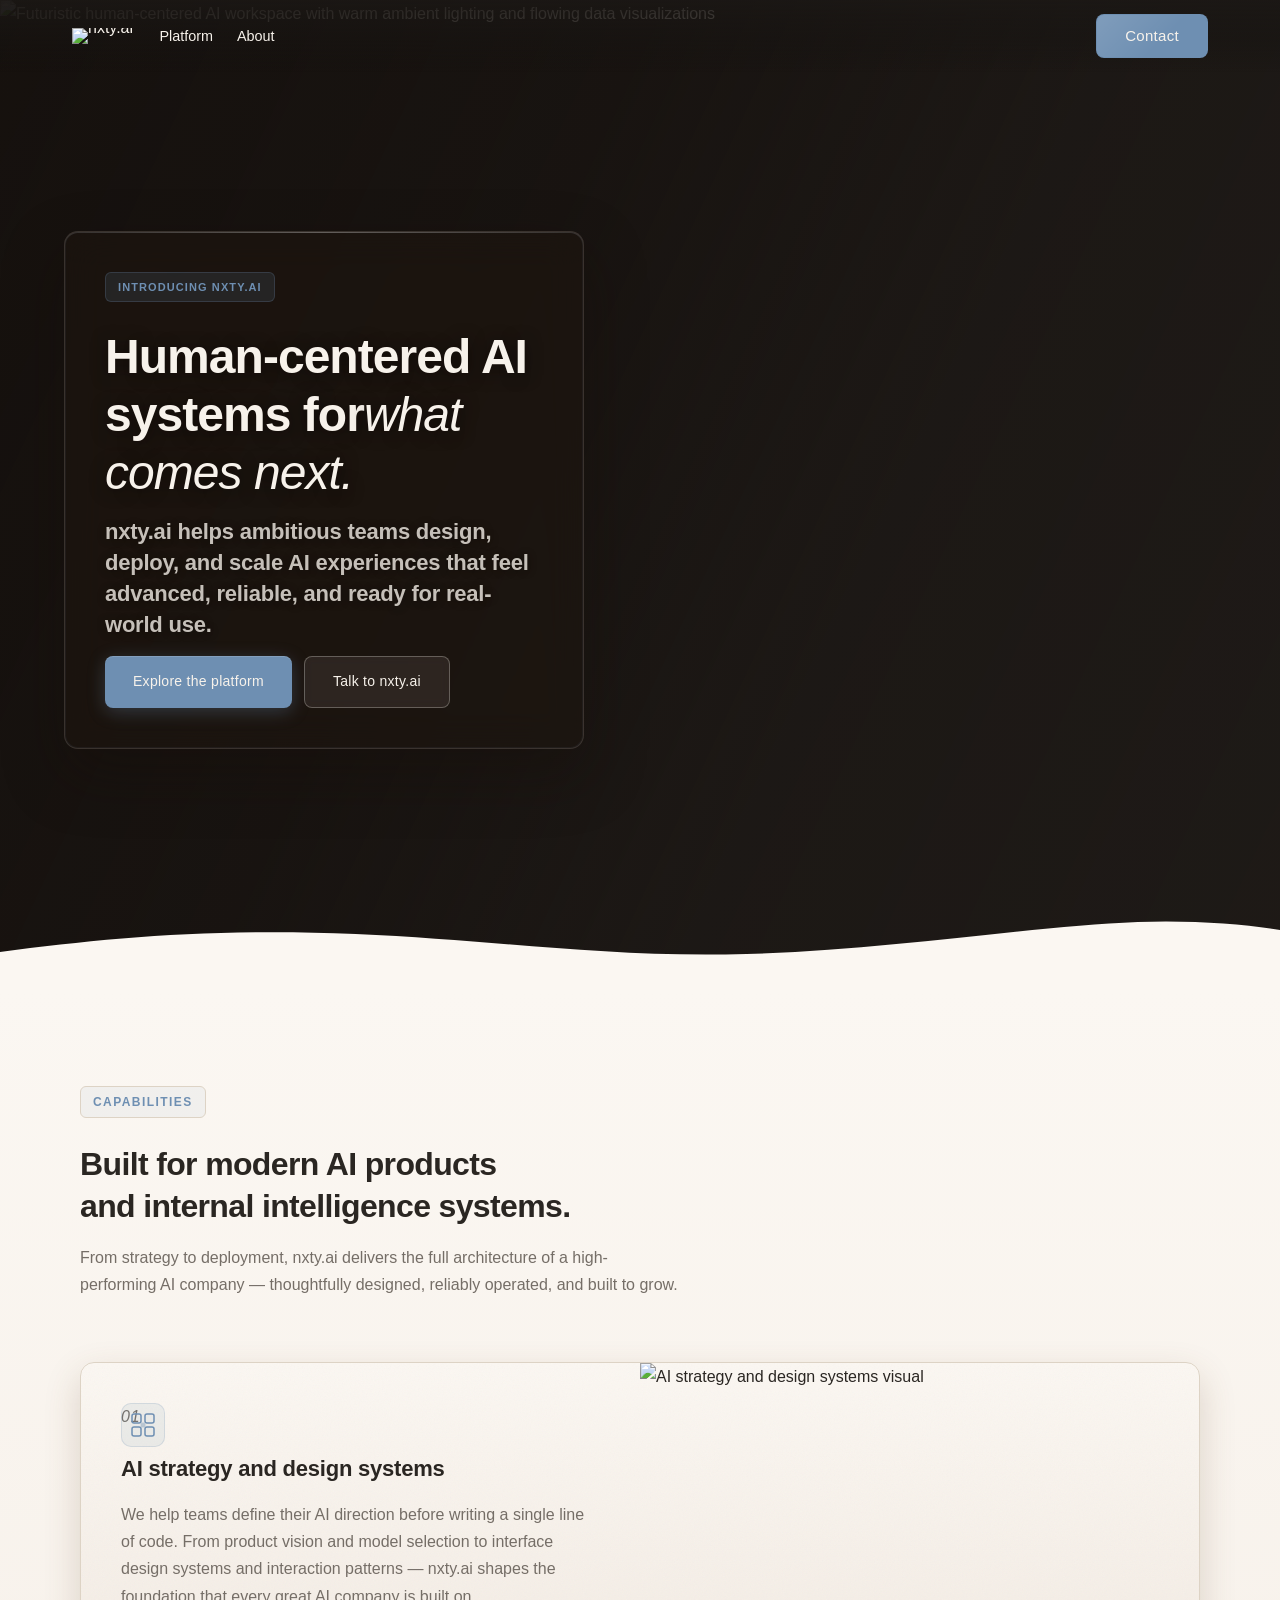
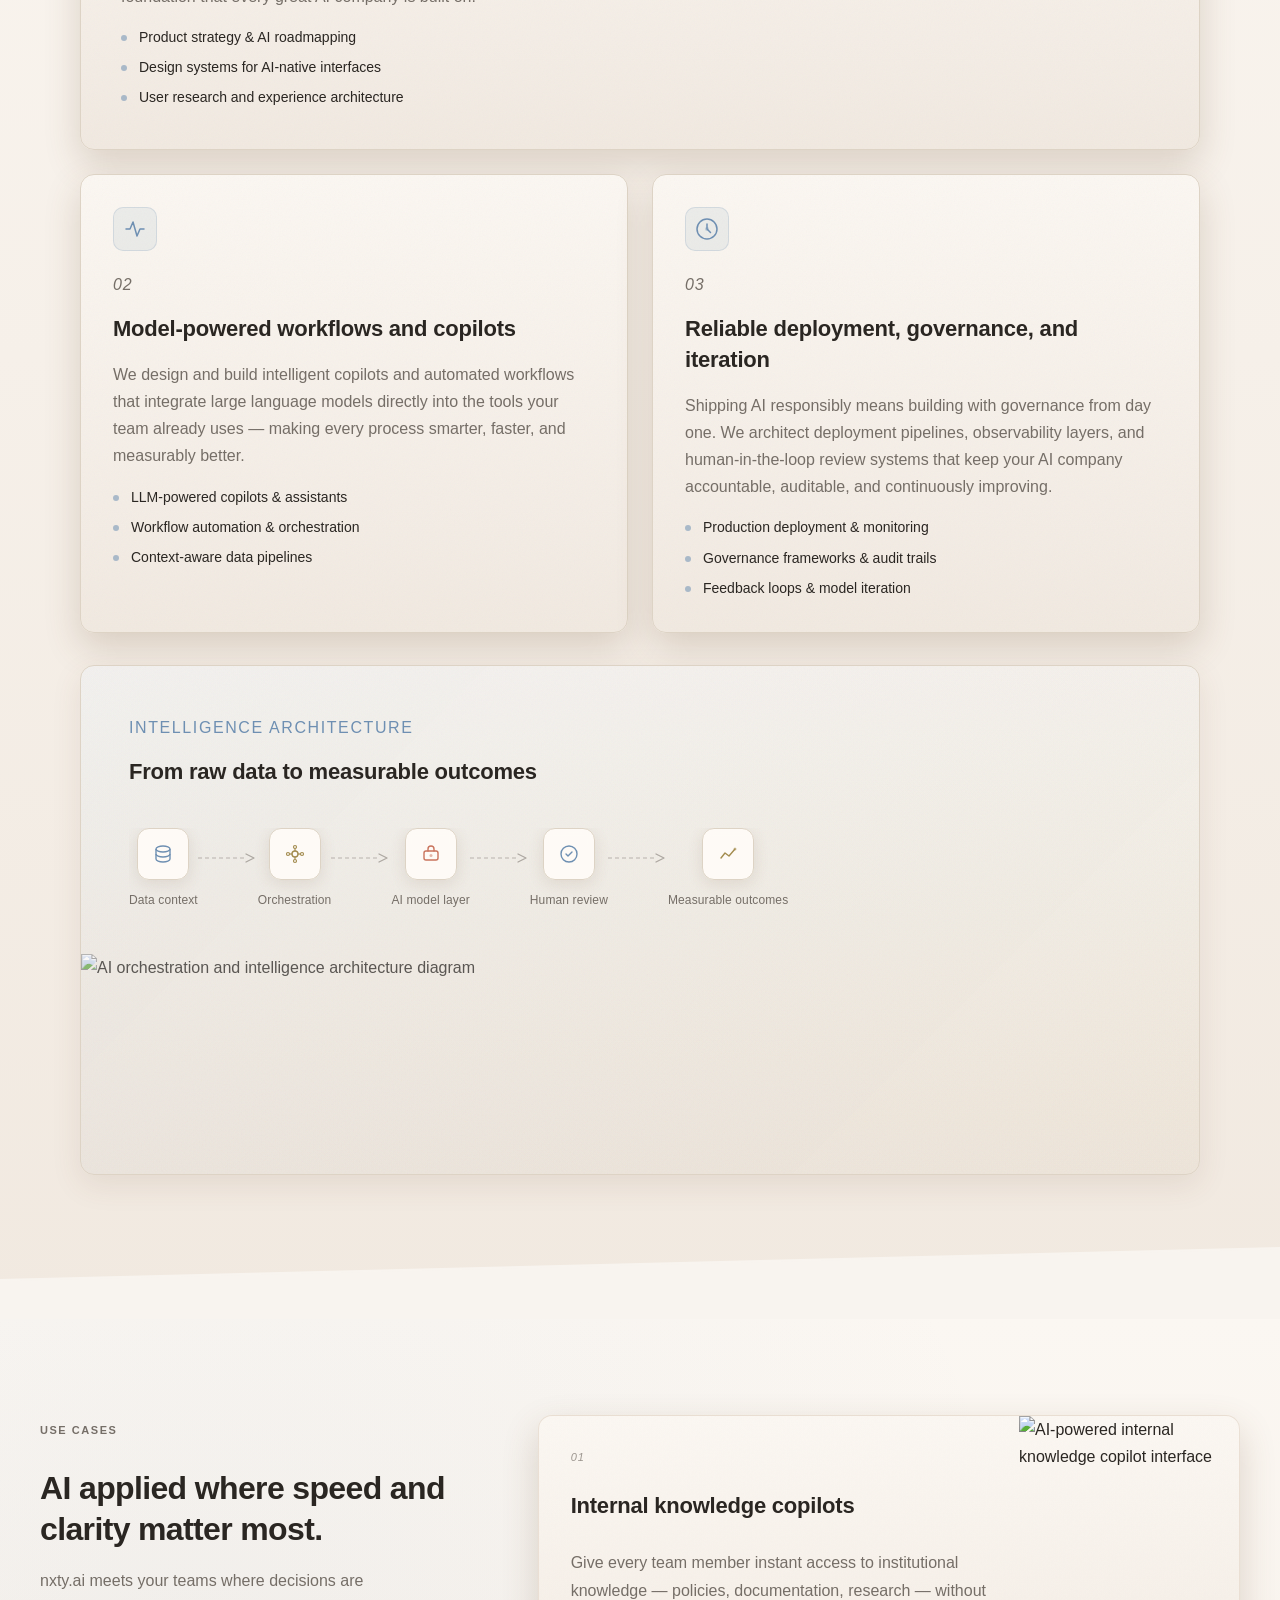
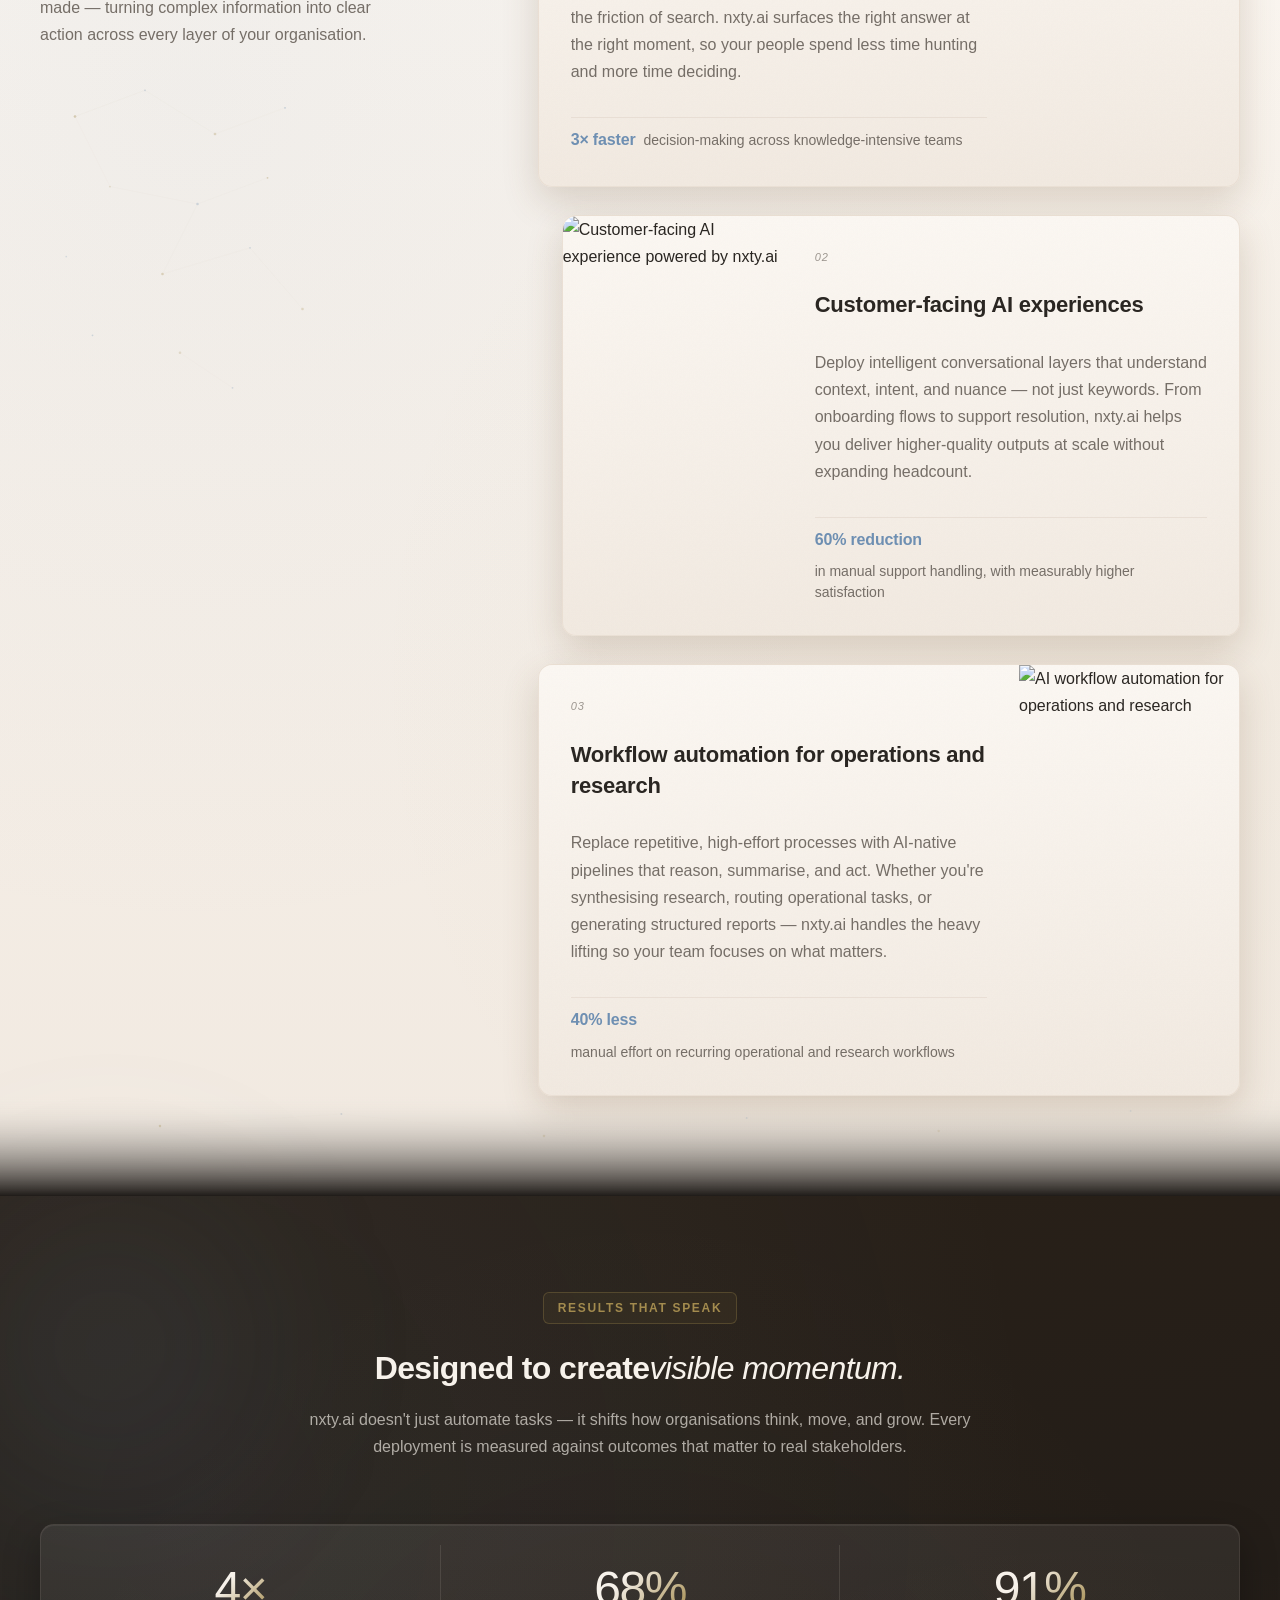
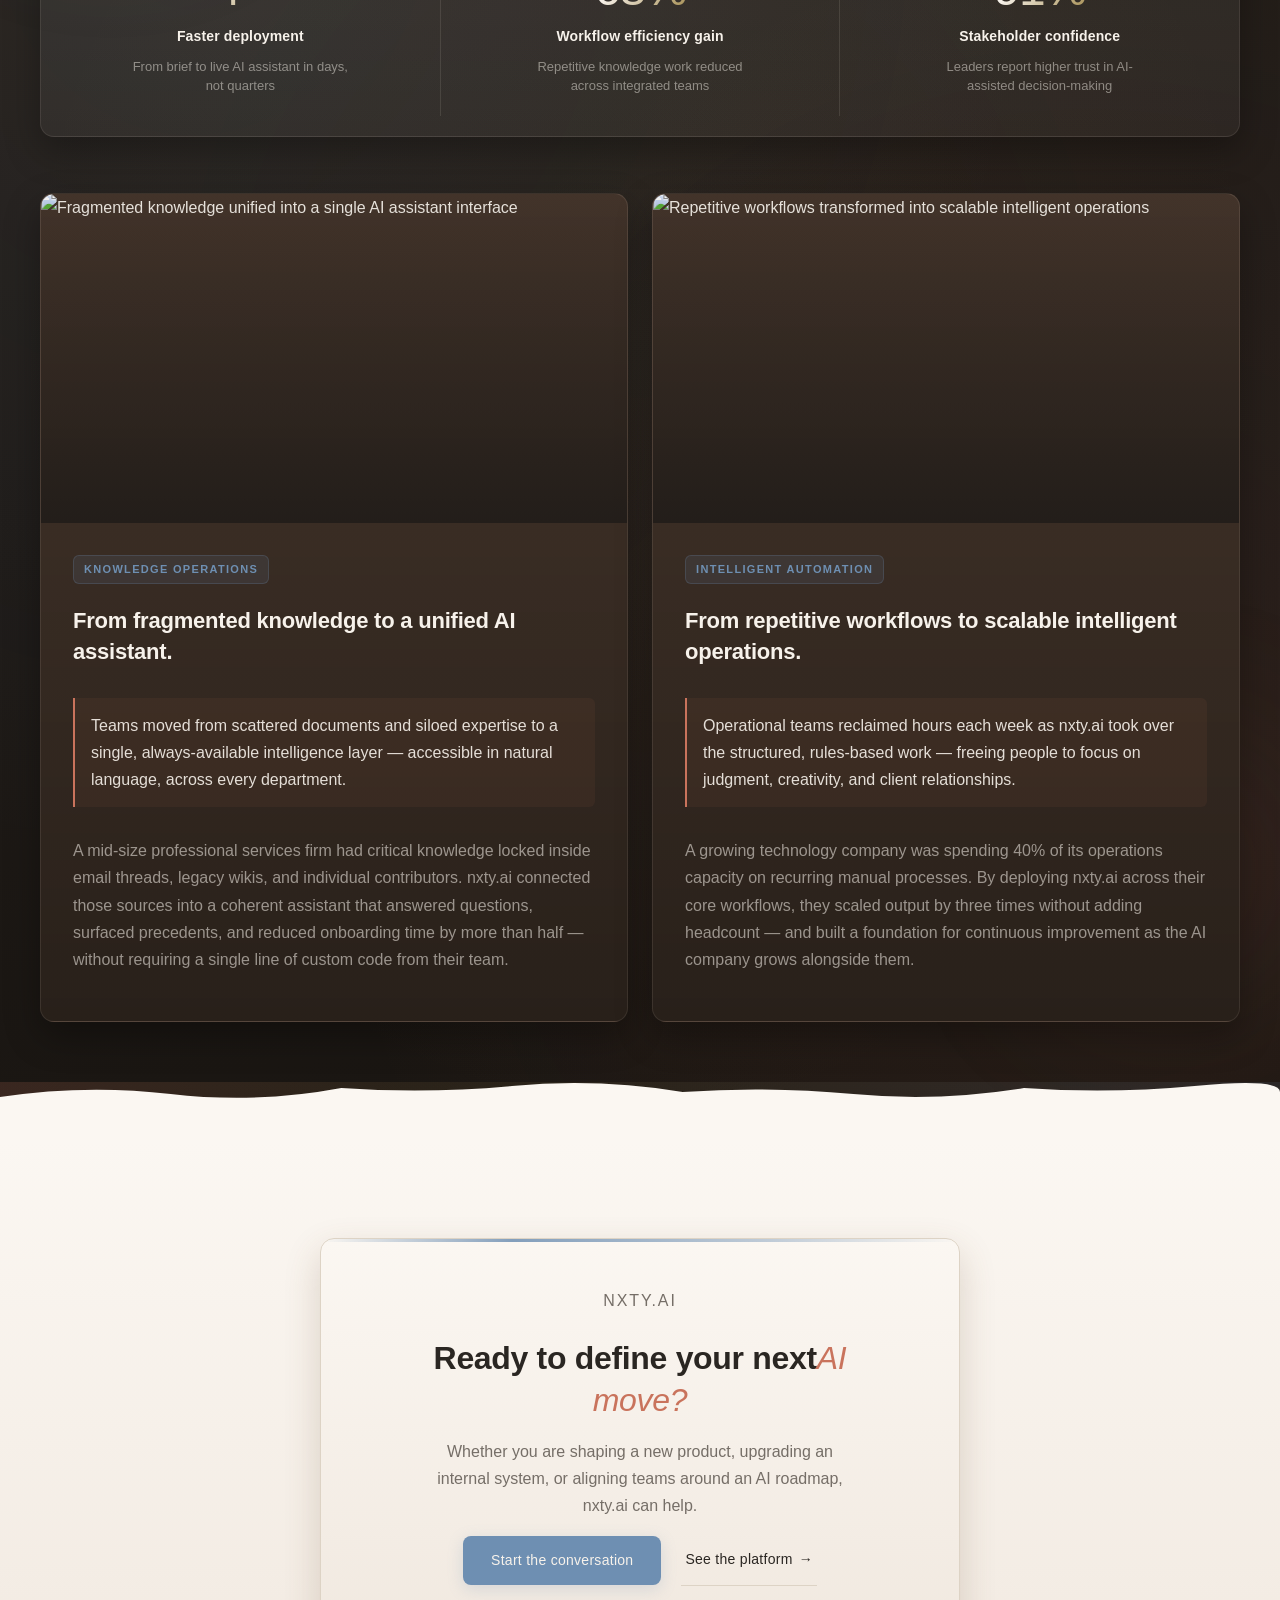
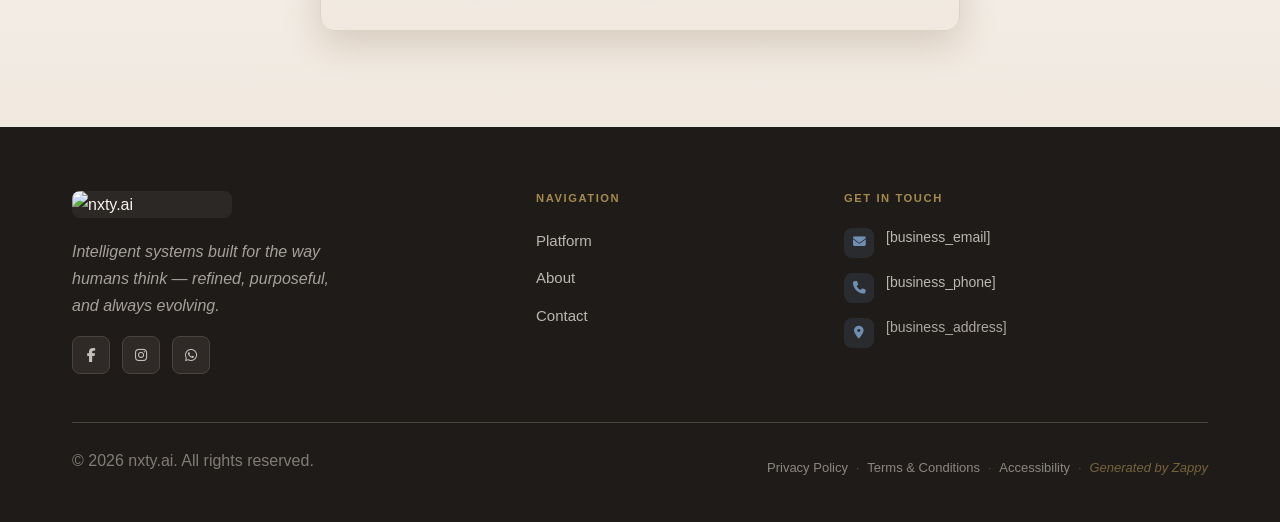
==== public/index.html @ 611a7e9d "Background sync: Progressive GitHub Sync" ====
<!doctype html><html dir="ltr" lang="en"><head><meta charset="UTF-8"><meta content="width=device-width,initial-scale=1" name="viewport"><meta content="index, follow" name="robots"><title>elon musk ai company — nxty.ai</title><meta content="nxty.ai is the next-generation AI company built for bold innovators. Explore cutting-edge artificial intelligence solutions that push boundaries and shape tomorrow." name="description"><meta content="elon musk ai company, AI company, next-generation AI, artificial intelligence platform, innovative AI solutions" name="keywords"><link href="/assets/favicon.ico" rel="icon" type="image/x-icon"><link href="/assets/favicon-16x16.png" rel="icon" type="image/png" sizes="16x16"><link href="/assets/favicon-32x32.png" rel="icon" type="image/png" sizes="32x32"><link href="/assets/favicon-48x48.png" rel="icon" type="image/png" sizes="48x48"><link href="/assets/favicon-192x192.png" rel="icon" type="image/png" sizes="192x192"><link href="/assets/favicon-512x512.png" rel="icon" type="image/png" sizes="512x512"><link href="/assets/apple-touch-icon.png" rel="apple-touch-icon"><script>!function(){"use strict";var t="0856b356-569b-433f-bcfd-238589ba9975",e="https://api.zappy5.com/api/analytics/track",a=18e5,n=2592e6,o=!0,i=!0,r=!0;var s=function(){var e="zappy_visitor_"+t,a=null;try{if(a=localStorage.getItem(e)){var o=JSON.parse(a),i=Date.now();if(i-o.created<n)return o.lastSeen=i,localStorage.setItem(e,JSON.stringify(o)),o.id}}catch(t){console.warn("Zappy Analytics: LocalStorage not available")}var r="zv_"+Date.now()+"_"+Math.random().toString(36).substr(2,9);try{localStorage.setItem(e,JSON.stringify({id:r,created:Date.now(),lastSeen:Date.now()}))}catch(t){}return r}(),c=function(){var e="zappy_session_"+t,n=null;try{if(n=sessionStorage.getItem(e)){var o=JSON.parse(n),i=Date.now();if(i-o.timestamp<a)return o.timestamp=i,sessionStorage.setItem(e,JSON.stringify(o)),o.id}}catch(t){console.warn("Zappy Analytics: SessionStorage not available")}var r="zs_"+Date.now()+"_"+Math.random().toString(36).substr(2,9);try{sessionStorage.setItem(e,JSON.stringify({id:r,timestamp:Date.now()}))}catch(t){}return r}();function l(a,n){n=n||{};var o={website_id:t,event_type:a,page_path:window.location.pathname,referrer:document.referrer||"direct",visitor_id:s,session_id:c,metadata:n};if(navigator.sendBeacon){var i=new Blob([JSON.stringify(o)],{type:"application/json"});navigator.sendBeacon(e,i)}else fetch(e,{method:"POST",headers:{"Content-Type":"application/json"},body:JSON.stringify(o),keepalive:!0}).catch(function(t){console.warn("Zappy Analytics: Failed to track event",t)})}o&&l("pageview",{title:document.title,url:window.location.href}),i&&document.addEventListener("click",function(t){var e=t.target;if("BUTTON"===e.tagName||e.closest("button")){var a="BUTTON"===e.tagName?e:e.closest("button");l("click",{element:"button",text:a.textContent.trim().substring(0,100),id:a.id||null,class:a.className||null})}else if("A"===e.tagName||e.closest("a")){var n="A"===e.tagName?e:e.closest("a");l("navigation",{element:"link",text:n.textContent.trim().substring(0,100),href:n.href,external:n.hostname!==window.location.hostname})}},!0),r&&document.addEventListener("submit",function(t){var e=t.target;l("form_submit",{form_id:e.id||null,form_name:e.name||null,form_action:e.action||null,form_method:e.method||"GET"})},!0);var d=Date.now();window.addEventListener("beforeunload",function(){l("page_unload",{time_on_page:Math.floor((Date.now()-d)/1e3),page_path:window.location.pathname})}),window.zappyAnalytics={track:l,getVisitorId:function(){return s},getSessionId:function(){return c}}}()</script><meta content="elon musk ai company — nxty.ai" property="og:title"><meta content="nxty.ai is the next-generation AI company built for bold innovators. Explore cutting-edge artificial intelligence solutions that push boundaries and shape tomorrow." property="og:description"><meta content="summary_large_image" name="twitter:card"><meta content="elon musk ai company — nxty.ai" name="twitter:title"><meta content="nxty.ai is the next-generation AI company built for bold innovators. Explore cutting-edge artificial intelligence solutions that push boundaries and shape tomorrow." name="twitter:description"><meta content="website" property="og:type"><meta content="en_US" property="og:locale"><link href="https://cdnjs.cloudflare.com/ajax/libs/font-awesome/6.4.0/css/all.min.css" rel="stylesheet"><link href="/assets/favicon.ico" rel="icon" type="image/x-icon"><link href="/assets/favicon-16x16.png" rel="icon" type="image/png" sizes="16x16"><link href="/assets/favicon-32x32.png" rel="icon" type="image/png" sizes="32x32"><link href="/assets/favicon-48x48.png" rel="icon" type="image/png" sizes="48x48"><link href="/assets/favicon-192x192.png" rel="icon" type="image/png" sizes="192x192"><link href="/assets/favicon-512x512.png" rel="icon" type="image/png" sizes="512x512"><link href="/assets/apple-touch-icon.png" rel="apple-touch-icon"><link href="https://cdn.jsdelivr.net/npm/vanilla-cookieconsent@3/dist/cookieconsent.css" rel="stylesheet"><script src="https://cdn.jsdelivr.net/npm/vanilla-cookieconsent@3/dist/cookieconsent.umd.js"></script><script src="https://cdn.jsdelivr.net/gh/mickidum/acc_toolbar/acctoolbar/acctoolbar.min.js"></script><link href="/styles.css" rel="stylesheet"><style id="zappy-dropdown-submenu-styles">#navMenu li:has(.sub-menu),.nav-menu li:has(.sub-menu),.navbar li:has(.sub-menu),nav li:has(.sub-menu){position:relative}#navMenu .sub-menu,.nav-menu .sub-menu,.navbar .sub-menu,nav .sub-menu{display:block!important;position:absolute!important;top:100%;left:0;min-width:220px;background:#fff;border-radius:8px;box-shadow:0 8px 25px rgba(0,0,0,.15);padding:8px 0;opacity:0;visibility:hidden;transform:translateY(10px);transition:all .3s ease;z-index:1000;list-style:none;pointer-events:none}#navMenu li:hover>.sub-menu,.nav-menu li:hover>.sub-menu,.navbar li:hover>.sub-menu,nav li:hover>.sub-menu{opacity:1!important;visibility:visible!important;transform:translateY(0)!important;pointer-events:auto!important}.sub-menu li{list-style:none;margin:0;padding:0}.sub-menu a{display:block!important;padding:10px 16px!important;color:var(--text-dark,#333)!important;font-weight:500;text-decoration:none;white-space:nowrap;transition:background-color .2s}.sub-menu .zappy-nav-child>a{padding-left:28px!important;font-size:.9em!important;opacity:.85!important}[dir=rtl] .sub-menu .zappy-nav-child>a,html[lang=ar] .sub-menu .zappy-nav-child>a,html[lang=he] .sub-menu .zappy-nav-child>a{padding-left:10px!important;padding-right:28px!important}.sub-menu .zappy-nav-parent>a{font-weight:600!important}.sub-menu a:hover{background-color:#f5f5f5}[dir=rtl] .nav-menu .sub-menu,[dir=rtl] .navbar .sub-menu,[dir=rtl] nav .sub-menu,html[lang=ar] .nav-menu .sub-menu,html[lang=ar] .navbar .sub-menu,html[lang=ar] nav .sub-menu,html[lang=he] .nav-menu .sub-menu,html[lang=he] .navbar .sub-menu,html[lang=he] nav .sub-menu{left:auto!important;right:0!important}.sub-menu:empty,.sub-menu:not(:has(li)):not(:has(> a)),.sub-menu:not(:has(li:not(.zappy-hidden-menu-item))):not(:has(> a)){display:none!important;opacity:0!important;visibility:hidden!important;pointer-events:none!important}li:has(.menu-group-title):hover>.sub-menu{opacity:1!important;visibility:visible!important;transform:translateY(0)!important;pointer-events:auto!important}#navMenu>li>.menu-group-title,.nav-menu>li>.menu-group-title{display:inline-block;padding:.5rem 1rem;cursor:default;user-select:none}@media (max-width:768px){#navMenu .sub-menu,.nav-menu .sub-menu,.navbar .sub-menu,nav .sub-menu{position:static!important;transform:none!important;box-shadow:none!important;background:0 0!important;max-height:0;overflow:hidden;opacity:0;visibility:hidden;transition:max-height .3s ease,opacity .3s ease;padding:0!important;border-radius:0!important}.sub-menu.mobile-expanded{max-height:60vh!important;overflow-y:auto!important;opacity:1!important;visibility:visible!important;padding:8px 0 8px 16px!important}[dir=rtl] .sub-menu.mobile-expanded,html[lang=he] .sub-menu.mobile-expanded{padding:8px 16px 8px 0!important}#navMenu li:hover>.sub-menu,.nav-menu li:hover>.sub-menu,.navbar li:hover>.sub-menu,nav li:hover>.sub-menu{opacity:0;visibility:hidden;pointer-events:none}#navMenu li>.sub-menu.mobile-expanded,.nav-menu li>.sub-menu.mobile-expanded,.navbar li>.sub-menu.mobile-expanded,nav li>.sub-menu.mobile-expanded{opacity:1!important;visibility:visible!important;pointer-events:auto!important}#navMenu li:has(.sub-menu),.nav-menu li:has(.sub-menu),.navbar li:has(.sub-menu),nav li:has(.sub-menu){display:flex!important;flex-wrap:wrap!important;align-items:center!important;position:relative!important;min-height:44px!important}#navMenu li:has(.sub-menu)>a,.nav-menu li:has(.sub-menu)>a,.navbar li:has(.sub-menu)>a,nav li:has(.sub-menu)>a{flex:1!important;min-width:0!important}#navMenu li:has(.sub-menu)>.menu-group-title,.nav-menu li:has(.sub-menu)>.menu-group-title,.navbar li:has(.sub-menu)>.menu-group-title,nav li:has(.sub-menu)>.menu-group-title{flex:1!important;min-width:0!important;padding:0!important;line-height:inherit!important}#navMenu li:has(.sub-menu)>.sub-menu,.nav-menu li:has(.sub-menu)>.sub-menu,.navbar li:has(.sub-menu)>.sub-menu,nav li:has(.sub-menu)>.sub-menu{flex-basis:100%!important;width:100%!important}#navMenu li:has(.sub-menu)>a [class*=arrow],#navMenu li:has(.sub-menu)>a [class*=chevron],.nav-menu li:has(.sub-menu)>a .fa-angle-down,.nav-menu li:has(.sub-menu)>a .fa-chevron-down,.nav-menu li:has(.sub-menu)>a [class*=arrow],.nav-menu li:has(.sub-menu)>a [class*=chevron],nav li:has(.sub-menu)>a [class*=arrow],nav li:has(.sub-menu)>a [class*=chevron]{display:none!important;visibility:hidden!important}.mobile-submenu-toggle{display:flex!important;align-items:center!important;justify-content:center!important;width:44px!important;height:auto!important;background:0 0!important;border:none!important;cursor:pointer!important;color:var(--text-light)!important;position:static!important;flex-shrink:0!important;align-self:stretch!important;z-index:2!important;padding:0!important;margin:0!important}.mobile-submenu-toggle::after{content:''!important;width:0!important;height:0!important;border-left:6px solid transparent!important;border-right:6px solid transparent!important;border-top:7px solid currentColor!important;transition:transform .3s ease!important}.mobile-submenu-toggle.expanded::after{transform:rotate(180deg)!important}.sub-menu a{padding:10px 0!important;display:block!important;color:var(--text-light)!important}.sub-menu .zappy-nav-child>a{padding-left:28px!important;font-size:.9em!important;opacity:.85!important}[dir=rtl] .sub-menu .zappy-nav-child>a,html[lang=ar] .sub-menu .zappy-nav-child>a,html[lang=he] .sub-menu .zappy-nav-child>a{padding-left:0!important;padding-right:28px!important}.sub-menu .zappy-nav-parent>a{font-weight:600!important}#navMenu.active,.nav-menu.active{max-width:100vw!important;overflow-x:hidden!important;box-sizing:border-box!important}.navbar .sub-menu li a,.zappy-products-dropdown .sub-menu a,nav.navbar .sub-menu li a{color:var(--text-light)!important}}@media (min-width:769px){.mobile-submenu-toggle{display:none!important}}</style><style id="mobile-lang-menu-deployed-css">@media (max-width:768px){.lang-switcher,.nav-container .lang-switcher,.nav-cta-container .lang-switcher,.nav-ecommerce-icons .lang-switcher,.nav-icons-left .lang-switcher,.navbar .lang-switcher,.navbar .nav-cta-container .lang-switcher{display:none!important}.mobile-lang-menu{width:100%;border-top:1px solid rgba(128,128,128,.2);padding:8px 0 0 0;margin-top:8px}.mobile-lang-toggle{display:flex!important;align-items:center;justify-content:space-between;width:100%;padding:12px 16px;background:0 0;border:none;cursor:pointer;font-size:15px;color:inherit;font-family:inherit}.mobile-lang-toggle::after{content:'';display:inline-block;width:8px;height:8px;border-right:2px solid currentColor;border-bottom:2px solid currentColor;transform:rotate(45deg);transition:transform .3s ease;margin-left:8px}.mobile-lang-toggle.expanded::after{transform:rotate(-135deg)}.mobile-lang-options{max-height:0;overflow:hidden;transition:max-height .3s ease}.mobile-lang-options.expanded{max-height:300px}.mobile-lang-option{display:flex!important;align-items:center;gap:10px;padding:10px 24px;text-decoration:none;color:inherit;font-size:14px;font-family:inherit}.mobile-lang-option:hover{background:rgba(128,128,128,.1)}.mobile-lang-option.active{font-weight:600;opacity:.7;pointer-events:none}.mobile-lang-option img{width:20px;height:20px;border-radius:50%}}@media (min-width:769px){.mobile-lang-menu{display:none!important}}</style><style id="zappy-widget-visibility">#mic-access-tool-box,#mic-access-tool-general-button,#mic-init-access-tool #mic-access-tool-box,#mic-init-access-tool #mic-access-tool-general-button,#mic-init-access-tool .mic-access-tool-general-button,._access-icon,._access-menu,.mic-access-tool-box,.mic-access-tool-general-button,div[id*=mic-access-tool-box]{display:none!important;visibility:hidden!important;opacity:0!important;pointer-events:none!important}</style></head><body><nav class="navbar"><button aria-label="Menu" class="mobile-toggle" id="mobileToggle"><svg viewBox="0 0 24 24" fill="none" height="24" width="24" class="hamburger-icon"><path d="M3 12h18M3 6h18M3 18h18" stroke="currentColor" stroke-width="2" stroke-linecap="round"></path></svg><svg viewBox="0 0 24 24" fill="none" height="24" width="24" class="close-icon" style="display:none"><path d="M18 6L6 18M6 6l12 12" stroke="currentColor" stroke-width="2" stroke-linecap="round"></path></svg></button><button aria-label="Call" class="phone-header-btn" data-phone=""><svg viewBox="0 0 24 24" fill="currentColor" height="20" width="20"><path d="M22 16.92v3a2 2 0 0 1-2.18 2 19.79 19.79 0 0 1-8.63-3.07 19.5 19.5 0 0 1-6-6 19.79 19.79 0 0 1-3.07-8.67A2 2 0 0 1 4.11 2h3a2 2 0 0 1 2 1.72 12.84 12.84 0 0 0 .7 2.81 2 2 0 0 1-.45 2.11L8.09 9.91a16 16 0 0 0 6 6l1.27-1.27a2 2 0 0 1 2.11-.45 12.84 12.84 0 0 0 2.81.7A2 2 0 0 1 22 16.92z"></path></svg></button><div class="nav-container"><div class="nav-brand"><a href="/" class="logo-link"><img alt="nxty.ai" src="/assets/business-logo.webp" class="logo"></a></div><ul class="nav-menu" id="navMenu"><li><a href="/platform">Platform</a></li><li><a href="/about">About</a></li></ul><div class="nav-cta-container"><a href="/contact" class="nav-cta-btn">Contact</a></div></div></nav><script>window.addEventListener("load",function(){const e=document.querySelector(".navbar, nav, header");if(!e)return void console.log("[Navbar] Navbar element not found");let t=document.getElementById("mobileToggle")||document.querySelector(".mobile-toggle")||document.querySelector(".hamburger")||document.querySelector(".hamburger-menu")||document.querySelector(".menu-toggle")||document.querySelector(".burger-menu")||document.querySelector('[aria-label="Menu"]')||document.querySelector('[aria-label="תפריט"]');const o=document.querySelector(".phone-header-btn"),n=window.getComputedStyle(e);let r=n.backgroundColor;if(console.log("[Navbar] Initial navbar background:",r),"transparent"===r||"rgba(0, 0, 0, 0)"===r||r.startsWith("rgba")&&r.includes(", 0)")){const e=n.backgroundImage;if(e&&"none"!==e)console.log("[Navbar] Navbar has background image/gradient, using dark text"),r="rgb(240, 240, 240)";else{const e=window.getComputedStyle(document.body).backgroundColor;console.log("[Navbar] Navbar transparent, using body background:",e),r=e}}const i=r.match(/\d+/g);if(i&&i.length>=3){const e=(.299*parseInt(i[0])+.587*parseInt(i[1])+.114*parseInt(i[2]))/255;console.log("[Navbar] Mobile button colors preserved from Claude CSS (luminance:",e.toFixed(2)+")");const n=document.createElement("style");n.id="zappy-mobile-nav-fix";document.documentElement.lang;document.documentElement.dir,n.textContent='\n        /* Hide mobile buttons on desktop, show only on mobile */\n        @media (min-width: 769px) {\n          .mobile-toggle,\n          .phone-header-btn {\n            display: none !important;\n          }\n        }\n        \n        /* Show and position mobile buttons correctly on mobile */\n        @media (max-width: 768px) {\n          .mobile-toggle,\n          .phone-header-btn {\n            position: absolute !important;\n            top: 50% !important;\n            transform: translateY(-50%) !important;\n            z-index: 1001 !important;\n            display: flex !important;\n            align-items: center !important;\n            justify-content: center !important;\n            width: 36px !important;\n            height: 36px !important;\n            border-radius: 50% !important;\n            border: none !important;\n            cursor: pointer !important;\n            padding: 6px !important;\n            background: none !important;\n            color: var(--nav-text, var(--text-light)) !important;\n          }\n          \n          /* LTR positioning (default): hamburger LEFT, phone RIGHT */\n          html:not([dir="rtl"]):not([lang="he"]):not([lang="ar"]) .mobile-toggle,\n          html[dir="ltr"] .mobile-toggle {\n            left: 12px !important;\n            right: auto !important;\n          }\n          html:not([dir="rtl"]):not([lang="he"]):not([lang="ar"]) .phone-header-btn,\n          html[dir="ltr"] .phone-header-btn {\n            right: 12px !important;\n            left: auto !important;\n          }\n          \n          /* RTL positioning: hamburger RIGHT, phone LEFT */\n          html[dir="rtl"] .mobile-toggle,\n          html[lang="he"] .mobile-toggle,\n          html[lang="ar"] .mobile-toggle {\n            right: 12px !important;\n            left: auto !important;\n          }\n          html[dir="rtl"] .phone-header-btn,\n          html[lang="he"] .phone-header-btn,\n          html[lang="ar"] .phone-header-btn {\n            left: 12px !important;\n            right: auto !important;\n          }\n          \n          /* CRITICAL: Ensure nav-container has min-height on mobile */\n          /* All children are positioned absolutely/fixed on mobile, so height:auto collapses to 0 */\n          .nav-container {\n            min-height: 70px !important;\n            position: relative !important;\n          }\n          \n          /* Ensure SVG icons are properly sized and inherit color */\n          .mobile-toggle svg,\n          .phone-header-btn svg {\n            width: 24px !important;\n            height: 24px !important;\n            /* Don\'t force display - let JavaScript control hamburger/close toggle */\n          }\n          \n          /* Reset nav-cta-container on mobile - remove desktop box-shadow/padding */\n          /* that creates a visible ghost box when CTA button is hidden */\n          .nav-cta-container {\n            box-shadow: none !important;\n            padding: 0 !important;\n          }\n          \n          /* Hide nav-cta-container entirely on mobile when there\'s no lang-switcher */\n          /* (only the CTA button is inside, and it\'s hidden on mobile) */\n          .nav-cta-container:not(:has(.lang-switcher)) {\n            display: none !important;\n          }\n          \n          /* CRITICAL: Prevent hero image fade gradient from bleeding over headline text */\n          /* The .image-fade-gradient has bottom: -30px (extends below parent) */\n          /* On mobile stacked layout, this overlaps the h1 text below the image */\n          .hero-image-column {\n            overflow: hidden !important;\n          }\n          .image-fade-gradient {\n            bottom: 0 !important;\n          }\n          \n          /* Hide desktop language switcher on mobile - hamburger menu handles it */\n          /* High specificity to override stored CSS */\n          .lang-switcher,\n          .nav-cta-container .lang-switcher,\n          .nav-container .lang-switcher,\n          .navbar .lang-switcher,\n          .navbar .nav-cta-container .lang-switcher {\n            display: none !important;\n          }\n        }\n      ';const r=document.getElementById("zappy-mobile-nav-fix");r&&r.remove(),document.head.appendChild(n),console.log("[Navbar] Critical CSS injected for mobile nav positioning");const l=window.innerWidth<=768;if(t){const e=t.querySelector(".hamburger-icon"),o=t.querySelector(".close-icon");e&&(e.style.setProperty("width","24px","important"),e.style.setProperty("height","24px","important"),e.style.setProperty("display","block","important")),o&&(o.style.setProperty("width","24px","important"),o.style.setProperty("height","24px","important"),o.style.setProperty("display","none","important")),l?(t.style.setProperty("position","absolute","important"),t.style.setProperty("top","50%","important"),t.style.setProperty("transform","translateY(-50%)","important"),t.style.setProperty("z-index","1001","important"),t.style.removeProperty("left"),t.style.removeProperty("right"),console.log("[Navbar] Mobile toggle positioning applied (mobile viewport)")):(t.style.removeProperty("position"),t.style.removeProperty("top"),t.style.removeProperty("transform"),t.style.removeProperty("z-index"),t.style.removeProperty("left"),t.style.removeProperty("right"),console.log("[Navbar] Desktop viewport - cleared mobile toggle inline positioning"))}if(o){const e=o.querySelector("svg");e&&(e.style.width="24px",e.style.height="24px",e.setAttribute("width","24"),e.setAttribute("height","24")),l?(o.style.setProperty("position","absolute","important"),o.style.setProperty("top","50%","important"),o.style.setProperty("transform","translateY(-50%)","important"),o.style.setProperty("z-index","1001","important"),o.style.removeProperty("left"),o.style.removeProperty("right"),console.log("[Navbar] Phone button positioning applied (mobile viewport)")):(o.style.removeProperty("position"),o.style.removeProperty("top"),o.style.removeProperty("transform"),o.style.removeProperty("z-index"),o.style.removeProperty("left"),o.style.removeProperty("right"),console.log("[Navbar] Desktop viewport - cleared phone button inline positioning"))}}else console.log("[Navbar] Could not parse background color:",r);t=document.getElementById("mobileToggle")||document.querySelector(".mobile-toggle")||document.querySelector(".hamburger")||document.querySelector(".hamburger-menu")||document.querySelector(".menu-toggle")||document.querySelector(".burger-menu")||document.querySelector('[aria-label="Menu"]')||document.querySelector('[aria-label="תפריט"]');const l=document.getElementById("navMenu")||document.querySelector(".nav-menu")||document.querySelector(".nav-links")||document.querySelector("nav ul:not(.submenu)");if(!t||!l)return void console.log("[Navbar] Mobile toggle or menu not found:",{toggle:!!t,menu:!!l});l.id||(l.id="navMenu"),console.log("[Navbar] Initializing mobile menu...");const a=t.cloneNode(!0);t.parentNode.replaceChild(a,t),a.addEventListener("click",function(e){e.preventDefault(),e.stopPropagation();const t=this.querySelector(".hamburger-icon"),o=this.querySelector(".close-icon");l.classList.contains("active")?(l.classList.remove("active"),t&&t.style.setProperty("display","block","important"),o&&o.style.setProperty("display","none","important"),document.body.style.overflow="",console.log("[Navbar] Menu closed")):(l.classList.add("active"),t&&t.style.setProperty("display","none","important"),o&&o.style.setProperty("display","block","important"),document.body.style.overflow="hidden",console.log("[Navbar] Menu opened"))}),l.querySelectorAll("a").forEach(function(e){e.addEventListener("click",function(){if("#"===this.getAttribute("href"))return;const e=a.querySelector(".hamburger-icon"),t=a.querySelector(".close-icon");l.classList.remove("active"),e&&e.style.setProperty("display","block","important"),t&&t.style.setProperty("display","none","important"),document.body.style.overflow="",console.log("[Navbar] Menu closed (link clicked)")})});var s=l.querySelectorAll(".dropdown-toggle");s.forEach(function(e){e.addEventListener("click",function(e){e.preventDefault(),e.stopPropagation();var t=this.closest(".nav-dropdown");t&&(t.parentNode.querySelectorAll(".nav-dropdown.open").forEach(function(e){e!==t&&e.classList.remove("open")}),t.classList.toggle("open"),console.log("[Navbar] Dropdown toggled:",t.classList.contains("open")?"open":"closed"))})}),document.addEventListener("click",function(e){e.target.closest(".nav-dropdown")||document.querySelectorAll(".nav-dropdown.open").forEach(function(e){e.classList.remove("open")})}),console.log("[Navbar] Dropdown handlers initialized for "+s.length+" dropdowns"),o&&o.addEventListener("click",function(){const e=document.querySelectorAll('a[href^="tel:"]'),t=e.length>0?e[0].getAttribute("href").replace("tel:",""):"[business_phone]";window.location.href="tel:"+t,console.log("[Navbar] Phone button clicked")}),console.log("[Navbar] Mobile menu initialized successfully");const p=function(){const e=document.querySelector(".whatsapp-float");e&&(window.innerWidth>=769?(e.style.setProperty("display","none","important"),e.style.setProperty("visibility","hidden","important"),e.style.setProperty("opacity","0","important"),e.style.setProperty("pointer-events","none","important"),console.log("[WhatsApp] Button hidden on desktop")):(e.style.removeProperty("display"),e.style.removeProperty("visibility"),e.style.removeProperty("opacity"),e.style.removeProperty("pointer-events"),console.log("[WhatsApp] Button visible on mobile")))};let c;p(),window.addEventListener("resize",function(){clearTimeout(c),c=setTimeout(p,100)})})</script><main><section class="home-hero-section" data-layout-spec="Home-hero" data-hero-type="fullscreen-scrim"><div class="home-hero-bg"><img alt="Futuristic human-centered AI workspace with warm ambient lighting and flowing data visualizations" src="/assets/site-home-hero-image-1.webp" data-context="Cinematic, atmospheric AI workspace: a softly lit open studio environment with warm ambient light streaming through floor-to-ceiling windows, a sleek curved desk with a glowing translucent display showing abstract flowing data streams and neural network visualizations in muted blues and warm amber tones, no robots, no literal AI clichés, photorealistic, editorial quality, depth of field blur in background, warm neutral color palette with soft teal and dusty blue light trails, human-centered, calm and intelligent mood, premium technology brand photography" data-placeholder="home-hero-image-1" height="900" width="1440" data-hero-bg="true"></div><div class="home-hero-scrim" aria-hidden="true"></div><div class="home-hero-container"><div class="home-hero-card"><div class="home-hero-card-inner"><span class="home-hero-eyebrow">Introducing nxty.ai</span><h1 class="home-hero-headline">Human-centered AI systems for<em>what comes next.</em></h1><h3 class="home-hero-subtitle">nxty.ai helps ambitious teams design, deploy, and scale AI experiences that feel advanced, reliable, and ready for real-world use.</h3><div class="home-hero-ctas"><a href="/platform" class="home-hero-btn-primary">Explore the platform</a><a href="/contact" class="home-hero-btn-secondary">Talk to nxty.ai</a></div></div></div></div><div class="home-hero-divider-wrapper"><svg viewBox="0 0 1440 90" aria-hidden="true" xmlns="http://www.w3.org/2000/svg" data-no-icon-edit="true" preserveAspectRatio="none"><path d="M0,90 L0,52 C120,38 240,28 400,34 C560,40 680,58 840,54 C1000,50 1160,26 1280,22 C1340,20 1400,24 1440,30 L1440,90 Z" fill="#FBF7F2"></path></svg></div></section><section class="home-capabilities-section" data-layout-spec="Home-capabilities"><div class="home-capabilities-container"><div class="home-capabilities-intro"><span class="home-capabilities-label">Capabilities</span><h2 class="home-capabilities-title">Built for modern AI products<br>and internal intelligence systems.</h2><p class="home-capabilities-subtitle">From strategy to deployment, nxty.ai delivers the full architecture of a high-performing AI company — thoughtfully designed, reliably operated, and built to grow.</p></div><div class="home-capabilities-grid"><article class="home-cap-card home-cap-card--featured"><div class="home-cap-card-inner"><div class="home-cap-card-icon-wrap"><svg viewBox="0 0 28 28" aria-hidden="true" xmlns="http://www.w3.org/2000/svg" fill="none" height="28" width="28" data-element-type="icon" data-icon-type="svg"><rect height="9" width="9" x="3" y="3" rx="2" stroke="currentColor" stroke-width="1.5"></rect><rect height="9" width="9" x="16" y="3" rx="2" stroke="currentColor" stroke-width="1.5"></rect><rect height="9" width="9" x="3" y="16" rx="2" stroke="currentColor" stroke-width="1.5"></rect><rect height="9" width="9" x="16" y="16" rx="2" stroke="currentColor" stroke-width="1.5"></rect><circle cx="14" cy="14" r="2.5" fill="currentColor" opacity="0.4"></circle></svg></div><div class="home-cap-card-content"><p class="home-cap-card-number">01</p><h3 class="home-cap-card-title">AI strategy and design systems</h3><p class="home-cap-card-body">We help teams define their AI direction before writing a single line of code. From product vision and model selection to interface design systems and interaction patterns — nxty.ai shapes the foundation that every great AI company is built on.</p><ul class="home-cap-card-list"><li>Product strategy &amp; AI roadmapping</li><li>Design systems for AI-native interfaces</li><li>User research and experience architecture</li></ul></div><div class="home-cap-card-image-wrap"><img alt="AI strategy and design systems visual" src="/assets/site-home-capabilities-image-1.webp" data-context="Abstract editorial illustration for an AI company: a warm-toned flat design showing interconnected system nodes, design tokens, and modular grid components on a soft linen background. Clean, minimal, and tactile. Muted blues, dusty terracotta, and warm neutrals. No photography, no people. Feels like a premium product design artifact." data-placeholder="home-capabilities-image-1" height="260" width="520"></div></div></article><div class="home-cap-cards-pair"><article class="home-cap-card"><div class="home-cap-card-icon-wrap"><svg viewBox="0 0 28 28" aria-hidden="true" xmlns="http://www.w3.org/2000/svg" fill="none" height="28" width="28" data-element-type="icon" data-icon-type="svg"><path d="M5 14h4l3-7 4 14 3-7h4" stroke="currentColor" stroke-width="1.5" stroke-linecap="round" stroke-linejoin="round"></path></svg></div><p class="home-cap-card-number">02</p><h3 class="home-cap-card-title">Model-powered workflows and copilots</h3><p class="home-cap-card-body">We design and build intelligent copilots and automated workflows that integrate large language models directly into the tools your team already uses — making every process smarter, faster, and measurably better.</p><ul class="home-cap-card-list"><li>LLM-powered copilots &amp; assistants</li><li>Workflow automation &amp; orchestration</li><li>Context-aware data pipelines</li></ul></article><article class="home-cap-card"><div class="home-cap-card-icon-wrap"><svg viewBox="0 0 28 28" aria-hidden="true" xmlns="http://www.w3.org/2000/svg" fill="none" height="28" width="28" data-element-type="icon" data-icon-type="svg"><circle cx="14" cy="14" r="10" stroke="currentColor" stroke-width="1.5"></circle><path d="M14 9v5l3.5 3.5" stroke="currentColor" stroke-width="1.5" stroke-linecap="round"></path><circle cx="14" cy="14" r="2" fill="currentColor" opacity="0.35"></circle></svg></div><p class="home-cap-card-number">03</p><h3 class="home-cap-card-title">Reliable deployment, governance, and iteration</h3><p class="home-cap-card-body">Shipping AI responsibly means building with governance from day one. We architect deployment pipelines, observability layers, and human-in-the-loop review systems that keep your AI company accountable, auditable, and continuously improving.</p><ul class="home-cap-card-list"><li>Production deployment &amp; monitoring</li><li>Governance frameworks &amp; audit trails</li><li>Feedback loops &amp; model iteration</li></ul></article></div></div><div class="home-cap-diagram"><div class="home-cap-diagram-inner"><div class="home-cap-diagram-texture" aria-hidden="true"></div><div class="home-cap-diagram-header"><p class="home-cap-diagram-eyebrow">Intelligence architecture</p><h3 class="home-cap-diagram-title">From raw data to measurable outcomes</h3></div><div class="home-cap-diagram-flow"><div class="home-cap-diagram-node home-cap-diagram-node--data"><div class="home-cap-diagram-node-icon"><svg viewBox="0 0 20 20" aria-hidden="true" xmlns="http://www.w3.org/2000/svg" fill="none" height="20" width="20" data-element-type="icon" data-icon-type="svg"><ellipse cx="10" cy="5" rx="7" ry="3" stroke="currentColor" stroke-width="1.4"></ellipse><path d="M3 5v5c0 1.657 3.134 3 7 3s7-1.343 7-3V5" stroke="currentColor" stroke-width="1.4"></path><path d="M3 10v5c0 1.657 3.134 3 7 3s7-1.343 7-3v-5" stroke="currentColor" stroke-width="1.4"></path></svg></div><span class="home-cap-diagram-node-label">Data context</span></div><div class="home-cap-diagram-connector" aria-hidden="true"><svg viewBox="0 0 60 16" aria-hidden="true" xmlns="http://www.w3.org/2000/svg" fill="none" height="16" width="60" data-no-icon-edit="true"><line stroke="currentColor" stroke-width="1" x1="0" x2="48" y1="8" y2="8" opacity="0.45" stroke-dasharray="4 3"></line><path d="M48 4l8 4-8 4" stroke="currentColor" stroke-width="1.2" stroke-linecap="round" stroke-linejoin="round" opacity="0.55"></path></svg></div><div class="home-cap-diagram-node home-cap-diagram-node--orchestration"><div class="home-cap-diagram-node-icon"><svg viewBox="0 0 20 20" aria-hidden="true" xmlns="http://www.w3.org/2000/svg" fill="none" height="20" width="20" data-element-type="icon" data-icon-type="svg"><circle cx="10" cy="10" r="3" stroke="currentColor" stroke-width="1.4"></circle><circle cx="10" cy="3" r="1.5" stroke="currentColor" stroke-width="1.2"></circle><circle cx="10" cy="17" r="1.5" stroke="currentColor" stroke-width="1.2"></circle><circle cx="3" cy="10" r="1.5" stroke="currentColor" stroke-width="1.2"></circle><circle cx="17" cy="10" r="1.5" stroke="currentColor" stroke-width="1.2"></circle><line stroke="currentColor" stroke-width="1.2" x1="10" x2="10" y1="4.5" y2="7"></line><line stroke="currentColor" stroke-width="1.2" x1="10" x2="10" y1="13" y2="15.5"></line><line stroke="currentColor" stroke-width="1.2" x1="4.5" x2="7" y1="10" y2="10"></line><line stroke="currentColor" stroke-width="1.2" x1="13" x2="15.5" y1="10" y2="10"></line></svg></div><span class="home-cap-diagram-node-label">Orchestration</span></div><div class="home-cap-diagram-connector" aria-hidden="true"><svg viewBox="0 0 60 16" aria-hidden="true" xmlns="http://www.w3.org/2000/svg" fill="none" height="16" width="60" data-no-icon-edit="true"><line stroke="currentColor" stroke-width="1" x1="0" x2="48" y1="8" y2="8" opacity="0.45" stroke-dasharray="4 3"></line><path d="M48 4l8 4-8 4" stroke="currentColor" stroke-width="1.2" stroke-linecap="round" stroke-linejoin="round" opacity="0.55"></path></svg></div><div class="home-cap-diagram-node home-cap-diagram-node--model"><div class="home-cap-diagram-node-icon"><svg viewBox="0 0 20 20" aria-hidden="true" xmlns="http://www.w3.org/2000/svg" fill="none" height="20" width="20" data-element-type="icon" data-icon-type="svg"><rect height="9" width="14" x="3" y="7" rx="2" stroke="currentColor" stroke-width="1.4"></rect><path d="M7 7V5a3 3 0 016 0v2" stroke="currentColor" stroke-width="1.4" stroke-linecap="round"></path><circle cx="10" cy="11.5" r="1.5" fill="currentColor" opacity="0.5"></circle></svg></div><span class="home-cap-diagram-node-label">AI model layer</span></div><div class="home-cap-diagram-connector" aria-hidden="true"><svg viewBox="0 0 60 16" aria-hidden="true" xmlns="http://www.w3.org/2000/svg" fill="none" height="16" width="60" data-no-icon-edit="true"><line stroke="currentColor" stroke-width="1" x1="0" x2="48" y1="8" y2="8" opacity="0.45" stroke-dasharray="4 3"></line><path d="M48 4l8 4-8 4" stroke="currentColor" stroke-width="1.2" stroke-linecap="round" stroke-linejoin="round" opacity="0.55"></path></svg></div><div class="home-cap-diagram-node home-cap-diagram-node--review"><div class="home-cap-diagram-node-icon"><svg viewBox="0 0 20 20" aria-hidden="true" xmlns="http://www.w3.org/2000/svg" fill="none" height="20" width="20" data-element-type="icon" data-icon-type="svg"><path d="M10 2C5.58 2 2 5.58 2 10s3.58 8 8 8 8-3.58 8-8-3.58-8-8-8z" stroke="currentColor" stroke-width="1.4"></path><path d="M7 10l2 2 4-4" stroke="currentColor" stroke-width="1.4" stroke-linecap="round" stroke-linejoin="round"></path></svg></div><span class="home-cap-diagram-node-label">Human review</span></div><div class="home-cap-diagram-connector" aria-hidden="true"><svg viewBox="0 0 60 16" aria-hidden="true" xmlns="http://www.w3.org/2000/svg" fill="none" height="16" width="60" data-no-icon-edit="true"><line stroke="currentColor" stroke-width="1" x1="0" x2="48" y1="8" y2="8" opacity="0.45" stroke-dasharray="4 3"></line><path d="M48 4l8 4-8 4" stroke="currentColor" stroke-width="1.2" stroke-linecap="round" stroke-linejoin="round" opacity="0.55"></path></svg></div><div class="home-cap-diagram-node home-cap-diagram-node--outcomes"><div class="home-cap-diagram-node-icon"><svg viewBox="0 0 20 20" aria-hidden="true" xmlns="http://www.w3.org/2000/svg" fill="none" height="20" width="20" data-element-type="icon" data-icon-type="svg"><polyline points="3,14 7,9 11,12 17,5" stroke="currentColor" stroke-linecap="round" stroke-linejoin="round" stroke-width="1.4"></polyline><circle cx="17" cy="5" r="1.5" fill="currentColor" opacity="0.5"></circle></svg></div><span class="home-cap-diagram-node-label">Measurable outcomes</span></div></div><div class="home-cap-diagram-image-wrap"><img alt="AI orchestration and intelligence architecture diagram" src="/assets/site-home-capabilities-image-2.webp" data-context="Abstract editorial diagram for an AI orchestration platform: a warm-toned horizontal flow diagram with soft gradient nodes, dotted connecting lines, and subtle data layer labels. Warm linen and dusty blue tones on a textured paper background. Clean, minimal, non-photographic. Evokes intelligence layers and automation pipelines in a calm, editorial visual style." data-placeholder="home-capabilities-image-2" height="220" width="900"></div></div></div></div><div class="home-capabilities-divider-wrapper"><svg viewBox="0 0 1440 72" aria-hidden="true" xmlns="http://www.w3.org/2000/svg" data-no-icon-edit="true" preserveAspectRatio="none"><path d="M0,72 L0,32 L1440,0 L1440,72 Z" fill="#F8F4EF"></path><path d="M0,72 L0,34 L1440,2 L1440,72 Z" fill="#F8F4EF"></path></svg></div></section><section class="home-use-cases-section" data-layout-spec="Home-use-cases"><div class="home-use-cases-container"><div class="home-use-cases-intro"><span class="home-use-cases-label">Use Cases</span><h2 class="home-use-cases-heading">AI applied where speed and clarity matter most.</h2><p class="home-use-cases-subtext">nxty.ai meets your teams where decisions are made — turning complex information into clear action across every layer of your organisation.</p><div class="home-use-cases-constellation" aria-hidden="true"><svg viewBox="0 0 320 420" aria-hidden="true" xmlns="http://www.w3.org/2000/svg" fill="none" data-no-icon-edit="true" class="home-use-cases-stars-svg"><circle cx="40" cy="60" r="1.5" fill="var(--accent)" opacity="0.55"></circle><circle cx="120" cy="30" r="1" fill="var(--primary)" opacity="0.45"></circle><circle cx="200" cy="80" r="1.5" fill="var(--accent)" opacity="0.4"></circle><circle cx="280" cy="50" r="1" fill="var(--primary)" opacity="0.5"></circle><circle cx="80" cy="140" r="1" fill="var(--accent)" opacity="0.35"></circle><circle cx="180" cy="160" r="1.5" fill="var(--primary)" opacity="0.4"></circle><circle cx="260" cy="130" r="1" fill="var(--accent)" opacity="0.5"></circle><circle cx="30" cy="220" r="1" fill="var(--primary)" opacity="0.3"></circle><circle cx="140" cy="240" r="1.5" fill="var(--accent)" opacity="0.45"></circle><circle cx="240" cy="210" r="1" fill="var(--primary)" opacity="0.4"></circle><circle cx="300" cy="280" r="1.5" fill="var(--accent)" opacity="0.35"></circle><circle cx="60" cy="310" r="1" fill="var(--primary)" opacity="0.4"></circle><circle cx="160" cy="330" r="1.5" fill="var(--accent)" opacity="0.3"></circle><circle cx="220" cy="370" r="1" fill="var(--primary)" opacity="0.35"></circle><line stroke="var(--border-light)" stroke-width="0.5" x1="40" x2="120" y1="60" y2="30" opacity="0.4"></line><line stroke="var(--border-light)" stroke-width="0.5" x1="120" x2="200" y1="30" y2="80" opacity="0.35"></line><line stroke="var(--border-light)" stroke-width="0.5" x1="200" x2="280" y1="80" y2="50" opacity="0.3"></line><line stroke="var(--border-light)" stroke-width="0.5" x1="80" x2="180" y1="140" y2="160" opacity="0.35"></line><line stroke="var(--border-light)" stroke-width="0.5" x1="180" x2="260" y1="160" y2="130" opacity="0.3"></line><line stroke="var(--border-light)" stroke-width="0.5" x1="140" x2="240" y1="240" y2="210" opacity="0.3"></line><line stroke="var(--border-light)" stroke-width="0.5" x1="240" x2="300" y1="210" y2="280" opacity="0.25"></line><line stroke="var(--border-light)" stroke-width="0.5" x1="160" x2="220" y1="330" y2="370" opacity="0.25"></line><line stroke="var(--border-light)" stroke-width="0.5" x1="40" x2="80" y1="60" y2="140" opacity="0.25"></line><line stroke="var(--border-light)" stroke-width="0.5" x1="180" x2="140" y1="160" y2="240" opacity="0.2"></line></svg></div></div><div class="home-use-cases-stack"><article class="home-use-cases-block home-use-cases-block--1"><div class="home-use-cases-block-inner"><div class="home-use-cases-block-content"><div class="home-use-cases-block-number" aria-hidden="true">01</div><h3 class="home-use-cases-block-title">Internal knowledge copilots</h3><p class="home-use-cases-block-body">Give every team member instant access to institutional knowledge — policies, documentation, research — without the friction of search. nxty.ai surfaces the right answer at the right moment, so your people spend less time hunting and more time deciding.</p><div class="home-use-cases-outcome"><span class="home-use-cases-outcome-stat">3× faster</span><span class="home-use-cases-outcome-label">decision-making across knowledge-intensive teams</span></div></div><figure class="home-use-cases-block-image-wrap"><img alt="AI-powered internal knowledge copilot interface" src="/assets/site-home-use-cases-image-1.webp" data-context="Abstract editorial portrait-style render of a glowing knowledge interface — soft warm light emanating from a minimal screen showing structured document nodes and connection lines, set against a deep espresso-toned background with faint paper grain texture, evoking intelligent information retrieval in a premium AI product context" data-placeholder="home-use-cases-image-1" height="240" width="340" class="home-use-cases-block-image"></figure></div></article><article class="home-use-cases-block home-use-cases-block--2"><div class="home-use-cases-block-inner home-use-cases-block-inner--reversed"><figure class="home-use-cases-block-image-wrap"><img alt="Customer-facing AI experience powered by nxty.ai" src="/assets/site-home-use-cases-image-2.webp" data-context="Atmospheric editorial render of a conversational AI interface — a soft glowing dialogue thread rendered in warm neutral tones with subtle dusty-blue highlights, abstract human silhouette in the background suggesting customer interaction, premium AI company aesthetic, tactile editorial mood" data-placeholder="home-use-cases-image-2" height="240" width="340" class="home-use-cases-block-image"></figure><div class="home-use-cases-block-content"><div class="home-use-cases-block-number" aria-hidden="true">02</div><h3 class="home-use-cases-block-title">Customer-facing AI experiences</h3><p class="home-use-cases-block-body">Deploy intelligent conversational layers that understand context, intent, and nuance — not just keywords. From onboarding flows to support resolution, nxty.ai helps you deliver higher-quality outputs at scale without expanding headcount.</p><div class="home-use-cases-outcome"><span class="home-use-cases-outcome-stat">60% reduction</span><span class="home-use-cases-outcome-label">in manual support handling, with measurably higher satisfaction</span></div></div></div></article><article class="home-use-cases-block home-use-cases-block--3"><div class="home-use-cases-block-inner"><div class="home-use-cases-block-content"><div class="home-use-cases-block-number" aria-hidden="true">03</div><h3 class="home-use-cases-block-title">Workflow automation for operations and research</h3><p class="home-use-cases-block-body">Replace repetitive, high-effort processes with AI-native pipelines that reason, summarise, and act. Whether you're synthesising research, routing operational tasks, or generating structured reports — nxty.ai handles the heavy lifting so your team focuses on what matters.</p><div class="home-use-cases-outcome"><span class="home-use-cases-outcome-stat">40% less</span><span class="home-use-cases-outcome-label">manual effort on recurring operational and research workflows</span></div></div><figure class="home-use-cases-block-image-wrap"><img alt="AI workflow automation for operations and research" src="/assets/site-home-use-cases-image-3.webp" data-context="Premium editorial abstract render of automated workflow pipelines — interconnected nodes and soft glowing arrows flowing through a warm-toned dark background, suggesting intelligent task routing and research synthesis, muted terracotta and dusty blue accents, AI company aesthetic with tactile paper grain texture overlay" data-placeholder="home-use-cases-image-3" height="240" width="340" class="home-use-cases-block-image"></figure></div></article></div></div><div class="home-use-cases-divider-wrapper"><svg viewBox="0 0 1200 100" aria-hidden="true" xmlns="http://www.w3.org/2000/svg" data-no-icon-edit="true" preserveAspectRatio="none"><defs><linearGradient id="ucFadeGrad" x1="0" x2="0" y1="0" y2="1"><stop offset="0%" stop-color="var(--bg-light)" stop-opacity="0"></stop><stop offset="100%" stop-color="var(--bg-dark)" stop-opacity="1"></stop></linearGradient></defs><rect height="100" width="1200" x="0" y="0" fill="url(#ucFadeGrad)"></rect><circle cx="150" cy="30" r="1.2" fill="var(--accent)" opacity="0.3"></circle><circle cx="320" cy="18" r="0.9" fill="var(--primary)" opacity="0.25"></circle><circle cx="510" cy="40" r="1.2" fill="var(--accent)" opacity="0.2"></circle><circle cx="700" cy="22" r="0.9" fill="var(--primary)" opacity="0.2"></circle><circle cx="880" cy="35" r="1.2" fill="var(--accent)" opacity="0.15"></circle><circle cx="1060" cy="15" r="0.9" fill="var(--primary)" opacity="0.15"></circle><line stroke="var(--border-light)" stroke-width="0.4" x1="150" x2="320" y1="30" y2="18" opacity="0.2"></line><line stroke="var(--border-light)" stroke-width="0.4" x1="320" x2="510" y1="18" y2="40" opacity="0.15"></line><line stroke="var(--border-light)" stroke-width="0.4" x1="510" x2="700" y1="40" y2="22" opacity="0.12"></line><line stroke="var(--border-light)" stroke-width="0.4" x1="700" x2="880" y1="22" y2="35" opacity="0.1"></line><line stroke="var(--border-light)" stroke-width="0.4" x1="880" x2="1060" y1="35" y2="15" opacity="0.08"></line></svg></div></section><section class="home-proof-section" data-layout-spec="Home-proof"><div class="home-proof-glow home-proof-glow--left" aria-hidden="true"></div><div class="home-proof-glow home-proof-glow--right" aria-hidden="true"></div><div class="home-proof-container"><div class="home-proof-header"><span class="home-proof-eyebrow">Results that speak</span><h2 class="home-proof-title">Designed to create<em class="home-proof-title-accent">visible momentum.</em></h2><p class="home-proof-subtitle">nxty.ai doesn't just automate tasks — it shifts how organisations think, move, and grow. Every deployment is measured against outcomes that matter to real stakeholders.</p></div><div class="home-proof-metrics" role="list"><div class="home-proof-metric" role="listitem"><span class="home-proof-metric-number">4×</span><span class="home-proof-metric-label">Faster deployment</span><span class="home-proof-metric-sub">From brief to live AI assistant in days, not quarters</span></div><div class="home-proof-metric-divider" aria-hidden="true"></div><div class="home-proof-metric" role="listitem"><span class="home-proof-metric-number">68%</span><span class="home-proof-metric-label">Workflow efficiency gain</span><span class="home-proof-metric-sub">Repetitive knowledge work reduced across integrated teams</span></div><div class="home-proof-metric-divider" aria-hidden="true"></div><div class="home-proof-metric" role="listitem"><span class="home-proof-metric-number">91%</span><span class="home-proof-metric-label">Stakeholder confidence</span><span class="home-proof-metric-sub">Leaders report higher trust in AI-assisted decision-making</span></div></div><div class="home-proof-cards"><article class="home-proof-card"><div class="home-proof-card-image-wrap"><img alt="Fragmented knowledge unified into a single AI assistant interface" src="/assets/site-home-proof-image-1.webp" data-context="Abstract visualization of fragmented data nodes transforming into a unified, glowing AI knowledge network — warm amber and steel-blue light trails on a deep espresso dark background, representing knowledge consolidation and intelligent information architecture for an AI technology company" data-placeholder="home-proof-image-1" height="400" width="600" class="home-proof-card-image"><div class="home-proof-card-image-overlay" aria-hidden="true"></div></div><div class="home-proof-card-body"><span class="home-proof-card-tag">Knowledge Operations</span><h3 class="home-proof-card-title">From fragmented knowledge to a unified AI assistant.</h3><p class="home-proof-card-result">Teams moved from scattered documents and siloed expertise to a single, always-available intelligence layer — accessible in natural language, across every department.</p><p class="home-proof-card-description">A mid-size professional services firm had critical knowledge locked inside email threads, legacy wikis, and individual contributors. nxty.ai connected those sources into a coherent assistant that answered questions, surfaced precedents, and reduced onboarding time by more than half — without requiring a single line of custom code from their team.</p></div></article><article class="home-proof-card"><div class="home-proof-card-image-wrap"><img alt="Repetitive workflows transformed into scalable intelligent operations" src="/assets/site-home-proof-image-2.webp" data-context="Elegant visual of automated workflow pipelines and intelligent process orchestration — glowing blue-green circuit-like streams flowing through a dark espresso environment, symbolising scalable AI-driven operations, efficiency, and intelligent automation for a modern AI company" data-placeholder="home-proof-image-2" height="400" width="600" class="home-proof-card-image"><div class="home-proof-card-image-overlay" aria-hidden="true"></div></div><div class="home-proof-card-body"><span class="home-proof-card-tag">Intelligent Automation</span><h3 class="home-proof-card-title">From repetitive workflows to scalable intelligent operations.</h3><p class="home-proof-card-result">Operational teams reclaimed hours each week as nxty.ai took over the structured, rules-based work — freeing people to focus on judgment, creativity, and client relationships.</p><p class="home-proof-card-description">A growing technology company was spending 40% of its operations capacity on recurring manual processes. By deploying nxty.ai across their core workflows, they scaled output by three times without adding headcount — and built a foundation for continuous improvement as the AI company grows alongside them.</p></div></article></div></div><div class="home-proof-divider-wrapper"><svg viewBox="0 0 1200 100" aria-hidden="true" xmlns="http://www.w3.org/2000/svg" data-no-icon-edit="true" preserveAspectRatio="none"><defs><linearGradient id="proofDividerGrad" x1="0" x2="1" y1="0" y2="0"><stop offset="0%" stop-color="#C9735C" stop-opacity="0.18"></stop><stop offset="40%" stop-color="#A38B4E" stop-opacity="0.10"></stop><stop offset="100%" stop-color="#6E8FB2" stop-opacity="0.12"></stop></linearGradient></defs><rect height="60" width="1200" x="0" y="40" fill="url(#proofDividerGrad)"></rect><path d="M0,100 L0,55 Q80,42 160,52 T320,46 Q400,52 480,44 T640,50 Q720,44 800,52 T960,46 Q1040,52 1120,44 T1200,50 L1200,100 Z" fill="#FBF7F2"></path></svg></div></section><section class="home-cta-section" data-layout-spec="Home-cta"><div class="home-cta-container"><div class="home-cta-panel"><div class="home-cta-top-highlight"></div><div class="home-cta-inner"><p class="home-cta-eyebrow">nxty.ai</p><h2 class="home-cta-heading">Ready to define your next<em>AI move?</em></h2><p class="home-cta-body">Whether you are shaping a new product, upgrading an internal system, or aligning teams around an AI roadmap, nxty.ai can help.</p><div class="home-cta-actions"><a href="/contact" class="home-cta-btn-primary">Start the conversation</a><a href="/platform" class="home-cta-btn-ghost">See the platform<span class="home-cta-arrow" aria-hidden="true">→</span></a></div></div></div></div></section></main><footer class="site-footer"><div class="footer-container"><div class="footer-top"><div class="footer-col footer-brand"><img alt="nxty.ai" src="/assets/business-logo.webp" class="logo"><p class="footer-tagline">Intelligent systems built for the way humans think — refined, purposeful, and always evolving.</p><div class="footer-social"><a href="[facebook_handle]" aria-label="Facebook"><i class="fab fa-facebook-f"></i></a><a href="[instagram_handle]" aria-label="Instagram"><i class="fab fa-instagram"></i></a><a href="[whatsapp_handle]" aria-label="WhatsApp"><i class="fab fa-whatsapp"></i></a></div></div><div class="footer-col footer-links"><h4 class="footer-heading">Navigation</h4><ul class="footer-nav"><li><a href="/platform">Platform</a></li><li><a href="/about">About</a></li><li><a href="/contact">Contact</a></li></ul></div><div class="footer-col footer-contact-col"><h4 class="footer-heading">Get in Touch</h4><ul class="footer-contact"><li><span class="contact-icon"><i class="fas fa-envelope"></i></span><span class="contact-text"><a href="mailto:[business_email]">[business_email]</a></span></li><li><span class="contact-icon"><i class="fas fa-phone"></i></span><span class="contact-text"><a href="tel:[business_phone]">[business_phone]</a></span></li><li><a href="/"><span class="contact-icon"><i class="fas fa-map-marker-alt"></i></span><span class="contact-text">[business_address]</span></a></li></ul></div></div><div class="footer-divider"></div><div class="footer-bottom"><p class="footer-copyright">© 2026 nxty.ai. All rights reserved.</p><div class="footer-legal"><a href="/privacy">Privacy Policy</a><span class="footer-legal-sep">·</span><a href="/terms">Terms &amp; Conditions</a><span class="footer-legal-sep">·</span><a href="/accessibility">Accessibility</a><span class="footer-legal-sep">·</span><a href="https://zappy5.com" class="zappy-attribution" target="_blank">Generated by Zappy</a></div></div></div></footer><a href="https://wa.me/[whatsapp_handle]" class="whatsapp-float" aria-label="WhatsApp"><i class="fab fa-whatsapp"></i></a><div data-integration="accessibility:toolbar"></div><script src="/script.js"></script><script id="zappy-mobile-submenu-script">!function(){function e(){if(window.innerWidth>768)return document.querySelectorAll(".mobile-submenu-toggle").forEach(function(e){e.remove()}),void document.querySelectorAll(".sub-menu.mobile-expanded").forEach(function(e){e.classList.remove("mobile-expanded")});document.querySelectorAll(".nav-menu li:has(.sub-menu), nav li:has(.sub-menu), .navbar li:has(.sub-menu), #navMenu li:has(.sub-menu)").forEach(function(e){if(!e.querySelector(".mobile-submenu-toggle")){var t=e.querySelector(".sub-menu"),n=e.querySelector(":scope > a");if(t&&n){var o=document.createElement("button");o.className="mobile-submenu-toggle",o.setAttribute("aria-label","Toggle submenu"),o.setAttribute("type","button"),n.insertAdjacentElement("afterend",o),o.addEventListener("click",function(e){e.preventDefault(),e.stopPropagation(),document.querySelectorAll(".sub-menu.mobile-expanded").forEach(function(e){if(e!==t){e.classList.remove("mobile-expanded");var n=e.parentElement.querySelector(".mobile-submenu-toggle");n&&n.classList.remove("expanded")}}),t.classList.toggle("mobile-expanded"),o.classList.toggle("expanded")})}}})}var t;"loading"===document.readyState?document.addEventListener("DOMContentLoaded",e):e(),window.addEventListener("resize",function(){clearTimeout(t),t=setTimeout(e,250)});var n=new MutationObserver(function(t){t.forEach(function(t){if("attributes"===t.type){var n=t.target;n.classList&&(n.classList.contains("active")||n.classList.contains("open"))&&setTimeout(e,100)}})});setTimeout(function(){document.querySelectorAll(".mobile-menu, .nav-menu, #navMenu, nav").forEach(function(e){n.observe(e,{attributes:!0,attributeFilter:["class","style"]})})},500)}()</script><script id="zappy-navbar-scroll-effect">!function(){var e=document.querySelector("nav.navbar,.navbar:not(.zappy-catalog-menu)"),t=document.querySelector(".zappy-catalog-menu,#zappy-catalog-menu");if(e){var r="rgba(245,239,230,0.85)",o=getComputedStyle(document.documentElement),a=o.getPropertyValue("--text-dark").trim()||"#1a1a1a",s=(o.getPropertyValue("--text-light").trim(),a);e.style.transition="background 0.3s ease,backdrop-filter 0.3s ease,-webkit-backdrop-filter 0.3s ease,box-shadow 0.3s ease",t&&(t.style.transition="background 0.3s ease,backdrop-filter 0.3s ease,-webkit-backdrop-filter 0.3s ease");var n="a,.navbar-brand,.navbar-brand a,.dropdown-toggle,.mobile-toggle,.phone-header-btn,.mobile-hamburger-btn,.mobile-close-btn,.mobile-submenu-toggle,.nav-link",l=["cart-link","login-link","nav-search-toggle","search-toggle"];window.addEventListener("scroll",f,{passive:!0}),window.addEventListener("resize",f,{passive:!0}),f();var i=document.querySelector('section[class*="hero"],[data-hero-type],main>section:first-child'),d=!1;if(i){var p=getComputedStyle(i),c=p.backgroundImage;if(c&&"none"!==c)if(-1!==c.indexOf("url(")){var b=p.backgroundColor.match(/\d+/g);d=!(b&&b.length>=3)||h(parseInt(b[0]),parseInt(b[1]),parseInt(b[2]))<.4}else if(-1!==c.indexOf("gradient")){var y=c.match(/rgba?\(\s*(\d+)\s*,\s*(\d+)\s*,\s*(\d+)/g);if(y&&y.length>0){for(var g=0,m=0;m<y.length;m++){var u=y[m].match(/\d+/g);g+=h(parseInt(u[0]),parseInt(u[1]),parseInt(u[2]))}d=g/y.length<.4}else d=!0}else d=!0;else{var k=p.backgroundColor.match(/\d+/g);k&&k.length>=3&&(d=h(parseInt(k[0]),parseInt(k[1]),parseInt(k[2]))<.4)}}d||(window.removeEventListener("scroll",f),window.removeEventListener("resize",f),e.classList.add("scrolled"),window.innerWidth>768&&(e.style.setProperty("--frosted-text",s),e.style.setProperty("background-image","none","important"),e.style.setProperty("background-color",r,"important"),e.style.backdropFilter="blur(12px)",e.style.webkitBackdropFilter="blur(12px)",e.style.boxShadow="0 2px 16px rgba(0,0,0,0.12)",w(e,s)),t&&(t.classList.add("scrolled"),window.innerWidth>768&&(t.style.setProperty("background",r,"important"),t.style.setProperty("backdrop-filter","blur(12px)","important"),t.style.setProperty("-webkit-backdrop-filter","blur(12px)","important"),w(t,s))),window._zappyNavNoDarkHero=!0)}function w(e,t){for(var r=e.querySelectorAll(n),o=0;o<r.length;o++){var a=!1;(r[o].closest(".sub-menu")||r[o].closest(".dropdown-menu"))&&(a=!0);for(var s=0;s<l.length;s++)if(r[o].classList.contains(l[s])){a=!0;break}a||r[o].style.setProperty("color",t,"important")}}function v(e){for(var t=e.querySelectorAll(n),r=0;r<t.length;r++)t[r].closest(".sub-menu")||t[r].closest(".dropdown-menu")||t[r].style.removeProperty("color")}function f(){if(!window._zappyNavNoDarkHero){if(window.innerWidth<=768)return e.classList.remove("scrolled"),v(e),void(t&&(t.classList.remove("scrolled"),v(t)));(window.scrollY||window.pageYOffset)>60?(e.classList.add("scrolled"),e.style.setProperty("background-color",r,"important"),e.style.setProperty("background-image","none","important"),e.style.setProperty("--frosted-text",s),e.style.backdropFilter="blur(12px)",e.style.webkitBackdropFilter="blur(12px)",e.style.boxShadow="0 2px 16px rgba(0,0,0,0.12)",w(e,s),t&&(t.classList.add("scrolled"),t.style.setProperty("background",r,"important"),t.style.setProperty("backdrop-filter","blur(12px)","important"),t.style.setProperty("-webkit-backdrop-filter","blur(12px)","important"),w(t,s))):(e.classList.remove("scrolled"),e.style.setProperty("background-color","transparent","important"),e.style.removeProperty("background-image"),e.style.removeProperty("--frosted-text"),e.style.backdropFilter="none",e.style.webkitBackdropFilter="none",e.style.boxShadow="none",v(e),t&&(t.classList.remove("scrolled"),t.style.setProperty("background","transparent","important"),t.style.setProperty("backdrop-filter","none","important"),t.style.setProperty("-webkit-backdrop-filter","none","important"),v(t)))}}function h(e,t,r){return t/=255,r/=255,.2126*(e=(e/=255)<=.03928?e/12.92:Math.pow((e+.055)/1.055,2.4))+.7152*(t=t<=.03928?t/12.92:Math.pow((t+.055)/1.055,2.4))+.0722*(r=r<=.03928?r/12.92:Math.pow((r+.055)/1.055,2.4))}}()</script><script id="zappy-mobile-lang-menu-script">!function(){function e(){if(window.innerWidth>768){var e=document.querySelector(".mobile-lang-menu");e&&e.remove()}else if(!document.querySelector(".mobile-lang-menu")){var n=document.querySelector(".lang-switcher");if(n){var a=n.querySelector(".lang-switcher-dropdown");if(a){var i=a.querySelectorAll(".lang-option");if(0!==i.length){var t=document.getElementById("navMenu")||document.querySelector(".nav-menu")||document.querySelector("nav ul");if(t){var l=document.documentElement.lang||"en",s=document.createElement("div");s.className="mobile-lang-menu";var c={he:{name:"עברית",flag:"https://api.iconify.design/circle-flags/il.svg"},en:{name:"English",flag:"https://api.iconify.design/circle-flags/us.svg"},ar:{name:"العربية",flag:"https://api.iconify.design/circle-flags/sa.svg"},fr:{name:"Français",flag:"https://api.iconify.design/circle-flags/fr.svg"},es:{name:"Español",flag:"https://api.iconify.design/circle-flags/es.svg"},de:{name:"Deutsch",flag:"https://api.iconify.design/circle-flags/de.svg"},ru:{name:"Русский",flag:"https://api.iconify.design/circle-flags/ru.svg"},zh:{name:"中文",flag:"https://api.iconify.design/circle-flags/cn.svg"},ja:{name:"日本語",flag:"https://api.iconify.design/circle-flags/jp.svg"},pt:{name:"Português",flag:"https://api.iconify.design/circle-flags/br.svg"},it:{name:"Italiano",flag:"https://api.iconify.design/circle-flags/it.svg"},ko:{name:"한국어",flag:"https://api.iconify.design/circle-flags/kr.svg"}}[l]||{name:l,flag:""},r=document.createElement("button");r.className="mobile-lang-toggle",r.type="button";var g=c.flag?'<img src="'+c.flag+'" width="20" height="20" alt="" style="border-radius:50%;margin-right:8px;margin-left:8px;">':"";r.innerHTML=g+c.name,s.appendChild(r);var o=document.createElement("div");o.className="mobile-lang-options";var d=document.createElement("a");d.className="mobile-lang-option active",d.href="#",d.innerHTML=g+c.name,o.appendChild(d),i.forEach(function(e){var n=document.createElement("a");n.className="mobile-lang-option",n.href=e.getAttribute("href"),n.innerHTML=e.innerHTML,o.appendChild(n)}),s.appendChild(o),t.appendChild(s),r.addEventListener("click",function(e){e.preventDefault(),e.stopPropagation(),r.classList.toggle("expanded"),o.classList.toggle("expanded")})}}}}}}"loading"===document.readyState?document.addEventListener("DOMContentLoaded",e):e(),window.addEventListener("resize",function(){clearTimeout(window._mlrt),window._mlrt=setTimeout(e,250)})}()</script></body></html>
---- styles.css ----
/* Self-hosted fonts (Inter + Rubik for multi-language support) */

/* Inter font (English / LTR languages) */
@font-face {
  font-family: 'Inter';
  font-style: normal;
  font-weight: 400;
  font-display: swap;
  src: url('assets/fonts/Inter-Regular.woff2') format('woff2');
}

@font-face {
  font-family: 'Inter';
  font-style: normal;
  font-weight: 500;
  font-display: swap;
  src: url('assets/fonts/Inter-Medium.woff2') format('woff2');
}

@font-face {
  font-family: 'Inter';
  font-style: normal;
  font-weight: 600;
  font-display: swap;
  src: url('assets/fonts/Inter-SemiBold.woff2') format('woff2');
}

@font-face {
  font-family: 'Inter';
  font-style: normal;
  font-weight: 700;
  font-display: swap;
  src: url('assets/fonts/Inter-Bold.woff2') format('woff2');
}

/* Rubik font (Hebrew / RTL languages) */
@font-face {
  font-family: 'Rubik';
  font-style: normal;
  font-weight: 400;
  font-display: swap;
  src: url('assets/fonts/Rubik-Regular.woff2') format('woff2');
}

@font-face {
  font-family: 'Rubik';
  font-style: normal;
  font-weight: 500;
  font-display: swap;
  src: url('assets/fonts/Rubik-Medium.woff2') format('woff2');
}

@font-face {
  font-family: 'Rubik';
  font-style: normal;
  font-weight: 600;
  font-display: swap;
  src: url('assets/fonts/Rubik-SemiBold.woff2') format('woff2');
}

@font-face {
  font-family: 'Rubik';
  font-style: normal;
  font-weight: 700;
  font-display: swap;
  src: url('assets/fonts/Rubik-Bold.woff2') format('woff2');
}


/* Self-hosted fonts (Inter + Rubik for multi-language support) */

/* Inter font (English / LTR languages) */
@font-face {
  font-family: 'Inter';
  font-style: normal;
  font-weight: 400;
  font-display: swap;
  src: url('assets/fonts/Inter-Regular.woff2') format('woff2');
}

@font-face {
  font-family: 'Inter';
  font-style: normal;
  font-weight: 500;
  font-display: swap;
  src: url('assets/fonts/Inter-Medium.woff2') format('woff2');
}

@font-face {
  font-family: 'Inter';
  font-style: normal;
  font-weight: 600;
  font-display: swap;
  src: url('assets/fonts/Inter-SemiBold.woff2') format('woff2');
}

@font-face {
  font-family: 'Inter';
  font-style: normal;
  font-weight: 700;
  font-display: swap;
  src: url('assets/fonts/Inter-Bold.woff2') format('woff2');
}

/* Rubik font (Hebrew / RTL languages) */
@font-face {
  font-family: 'Rubik';
  font-style: normal;
  font-weight: 400;
  font-display: swap;
  src: url('assets/fonts/Rubik-Regular.woff2') format('woff2');
}

@font-face {
  font-family: 'Rubik';
  font-style: normal;
  font-weight: 500;
  font-display: swap;
  src: url('assets/fonts/Rubik-Medium.woff2') format('woff2');
}

@font-face {
  font-family: 'Rubik';
  font-style: normal;
  font-weight: 600;
  font-display: swap;
  src: url('assets/fonts/Rubik-SemiBold.woff2') format('woff2');
}

@font-face {
  font-family: 'Rubik';
  font-style: normal;
  font-weight: 700;
  font-display: swap;
  src: url('assets/fonts/Rubik-Bold.woff2') format('woff2');
}
:root {
  --primary: #6E8FB2;
  --secondary: #C9735C;
  --accent: #A38B4E;
  --bg-light: #F5EFE6;
  --bg-dark: #1F1B18;
  --text-dark: #2A2622;
  --text-light: #F7F2EB;
  --text-muted: #756E67;
  --border-light: #DDD3C5;
  --border-dark: #4A443E;
  --nav-bg: transparent;
  --nav-text: #F7F2EB;
  --nav-text-hover: #6E8FB2;

  --radius-sm: 6px;
  --radius-card: 14px;
  --radius-btn: 8px;
  --radius-img: 10px;
  --radius-badge: 6px;
  --radius-input: 8px;
  --shadow-subtle: 0 10px 30px rgba(104, 73, 47, 0.10);
  --shadow-card: 0 14px 36px rgba(104, 73, 47, 0.20);
  --shadow-elevated: 0 24px 60px rgba(104, 73, 47, 0.26);
  --shadow-btn-hover: 0 20px 50px rgba(196, 102, 46, 0.22);
  --spacing-section: 96px;
  --spacing-section-mobile: 56px;
  --spacing-card-padding: 32px;
  --spacing-card-gap: 24px;
  --spacing-element-gap: 16px;
  --transition-default: all 0.22s ease;
  --transition-hover: all 0.24s ease;

  --gradient-primary: linear-gradient(135deg, #C4662E 0%, #A64718 100%);
  --gradient-secondary: linear-gradient(135deg, #7CA1BC 0%, #5E89A8 100%);
  --gradient-gold-shine: linear-gradient(135deg, #F1D29A 0%, #D3A95B 50%, #B99245 100%);
  --gradient-gold-accent: linear-gradient(180deg, #C8AF63 0%, #A89143 100%);
  --gradient-dark-section: linear-gradient(180deg, #5A453A 0%, #3C2E28 100%);
  --gradient-light-section: linear-gradient(180deg, #FBF7F2 0%, #F1E9E0 100%);
  --gradient-overlay-dark: linear-gradient(180deg, rgba(54, 40, 32, 0.12) 0%, rgba(54, 40, 32, 0.32) 100%);
  --gradient-overlay-light: linear-gradient(180deg, rgba(255, 248, 241, 0.82) 0%, rgba(244, 238, 231, 0.92) 100%);
}

*,
*::before,
*::after {
  box-sizing: border-box;
  margin: 0;
  padding: 0;
}

html {
  font-size: 16px !important;
  scroll-behavior: smooth;
  -webkit-text-size-adjust: 100%;
  direction: ltr;
}

body {
  font-size: 16px !important;
  line-height: 1.7 !important;
  font-family: 'Inter', sans-serif;
  color: var(--text-dark);
  background-color: var(--bg-light);
  -webkit-font-smoothing: antialiased;
  -moz-osx-font-smoothing: grayscale;
  text-rendering: optimizeLegibility;
}

img,
picture,
video,
canvas,
svg {
  display: block;
  max-width: 100%;
}

input,
button,
textarea,
select {
  font: inherit;
}

ul,
ol {
  list-style: none;
}

table {
  border-collapse: collapse;
  border-spacing: 0;
}

blockquote,
q {
  quotes: none;
}

blockquote::before,
blockquote::after,
q::before,
q::after {
  content: '';
  content: none;
}

hr {
  border: none;
  border-top: 1px solid var(--border-light);
  margin: 1.5rem 0;
}

h1,
h2,
h3,
h4,
h5,
h6 {
  font-family: 'Inter', sans-serif;
  color: var(--text-dark);
  letter-spacing: -0.01em;
}

h1 {
  font-size: 48px !important;
  font-weight: 700 !important;
  line-height: 1.2 !important;
  margin-bottom: 1rem !important;
  margin-top: 0.5rem !important;
}

h2 {
  font-size: 32px !important;
  font-weight: 600 !important;
  line-height: 1.3 !important;
  margin-bottom: 1rem !important;
  margin-top: 0.5rem !important;
}

h3 {
  font-size: 22px !important;
  font-weight: 600 !important;
  line-height: 1.4 !important;
  margin-bottom: 1rem !important;
  margin-top: 0.5rem !important;
}

h4 {
  font-size: 18px;
  font-weight: 600;
  line-height: 1.4;
  margin-bottom: 0.75rem;
  margin-top: 0.5rem;
}

h5 {
  font-size: 16px;
  font-weight: 600;
  line-height: 1.5;
  margin-bottom: 0.75rem;
  margin-top: 0.5rem;
}

h6 {
  font-size: 14px;
  font-weight: 600;
  line-height: 1.5;
  margin-bottom: 0.75rem;
  margin-top: 0.5rem;
}

p {
  font-size: 16px !important;
  font-weight: 400 !important;
  line-height: 1.7 !important;
  margin-bottom: 1rem !important;
  font-family: 'Inter', sans-serif;
  color: var(--text-dark);
}

small,
.small-text {
  font-size: 14px !important;
  font-weight: 400 !important;
  line-height: 1.6 !important;
  font-family: 'Inter', sans-serif;
}

span,
div,
li,
td,
th,
label,
caption,
figcaption,
legend,
cite,
address {
  font-family: 'Inter', sans-serif;
}

em,
i,
.accent-italic {
  font-family: 'Inter', sans-serif;
  font-style: italic;
}

a {
  color: var(--accent, var(--primary));
  text-decoration: none;
  transition: var(--transition-default);
}

a:hover {
  color: var(--primary);
  text-decoration: underline;
}

a:focus-visible {
  outline: 2px solid var(--primary);
  outline-offset: 3px;
  border-radius: var(--radius-sm);
}

.site-footer a {
  color: inherit;
}

.site-footer a:hover {
  color: inherit;
  opacity: 0.8;
}

.container {
  max-width: 1200px;
  margin: 0 auto;
  padding: 0 20px;
  width: 100%;
}

.container-narrow {
  max-width: 800px;
  margin: 0 auto;
  padding: 0 20px;
  width: 100%;
}

.container-wide {
  max-width: 1440px;
  margin: 0 auto;
  padding: 0 20px;
  width: 100%;
}

.btn {
  display: inline-flex;
  align-items: center;
  justify-content: center;
  gap: 8px;
  border-radius: var(--radius-btn);
  padding: 13px 28px;
  font-weight: 500;
  font-size: 15px;
  text-transform: none;
  transition: var(--transition-hover);
  cursor: pointer;
  border: none;
  text-decoration: none;
  line-height: 1.4;
  white-space: nowrap;
  font-family: 'Inter', sans-serif;
  letter-spacing: 0.01em;
}

.btn:hover {
  box-shadow: var(--shadow-btn-hover);
  text-decoration: none;
  transform: translateY(-1px);
}

.btn:active {
  transform: translateY(0);
}

.btn:focus-visible {
  outline: 2px solid var(--primary);
  outline-offset: 3px;
}

.btn-primary {
  background: var(--gradient-primary);
  color: var(--text-light);
  border: none;
}

.btn-primary:hover {
  color: var(--text-light);
  opacity: 0.93;
}

.btn-secondary {
  background: var(--gradient-secondary);
  color: var(--text-light);
  border: none;
}

.btn-secondary:hover {
  color: var(--text-light);
  opacity: 0.93;
}

.btn-outline {
  background: transparent;
  color: var(--primary);
  border: 1.5px solid var(--primary);
}

.btn-outline:hover {
  background: var(--primary);
  color: var(--text-light);
}

.btn-ghost {
  background: transparent;
  color: var(--text-dark);
  border: 1.5px solid var(--border-light);
}

.btn-ghost:hover {
  background: var(--bg-light);
  border-color: var(--border-dark);
}

.btn-sm {
  padding: 8px 18px;
  font-size: 13px;
}

.btn-lg {
  padding: 16px 36px;
  font-size: 16px;
}

.section {
  padding: var(--spacing-section) 0;
}

.section-light {
  background: var(--gradient-light-section);
}

.section-dark {
  background: var(--gradient-dark-section);
  color: var(--text-light);
}

.section-dark h1,
.section-dark h2,
.section-dark h3,
.section-dark h4,
.section-dark h5,
.section-dark h6,
.section-dark p {
  color: var(--text-light);
}

.card {
  background: #ffffff;
  border-radius: var(--radius-card);
  padding: var(--spacing-card-padding);
  box-shadow: var(--shadow-card);
  transition: var(--transition-hover);
}

.card:hover {
  box-shadow: var(--shadow-elevated);
  transform: translateY(-2px);
}

.badge {
  display: inline-flex;
  align-items: center;
  padding: 4px 10px;
  border-radius: var(--radius-badge);
  font-size: 12px;
  font-weight: 500;
  line-height: 1.4;
  letter-spacing: 0.02em;
}

.badge-primary {
  background: rgba(110, 143, 178, 0.15);
  color: var(--primary);
}

.badge-accent {
  background: rgba(163, 139, 78, 0.15);
  color: var(--accent);
}

.badge-secondary {
  background: rgba(201, 115, 92, 0.15);
  color: var(--secondary);
}

input[type="text"],
input[type="email"],
input[type="tel"],
input[type="password"],
input[type="number"],
input[type="search"],
input[type="url"],
textarea,
select {
  border-radius: var(--radius-input);
  border: 1.5px solid var(--border-light);
  padding: 11px 16px;
  font-size: 15px;
  font-family: 'Inter', sans-serif;
  color: var(--text-dark);
  background: #ffffff;
  transition: var(--transition-default);
  width: 100%;
  outline: none;
}

input[type="text"]:focus,
input[type="email"]:focus,
input[type="tel"]:focus,
input[type="password"]:focus,
input[type="number"]:focus,
input[type="search"]:focus,
input[type="url"]:focus,
textarea:focus,
select:focus {
  border-color: var(--primary);
  box-shadow: 0 0 0 3px rgba(110, 143, 178, 0.15);
}

input::placeholder,
textarea::placeholder {
  color: var(--text-muted);
  opacity: 1;
}

.text-primary { color: var(--primary) !important; }
.text-secondary { color: var(--secondary) !important; }
.text-accent { color: var(--accent) !important; }
.text-muted { color: var(--text-muted) !important; }
.text-light { color: var(--text-light) !important; }
.text-dark { color: var(--text-dark) !important; }

.text-center { text-align: center !important; }
.text-left { text-align: left !important; }
.text-right { text-align: right !important; }

.font-heading {
  font-family: 'Inter', sans-serif;
}

.font-body {
  font-family: 'Inter', sans-serif;
}

.font-accent {
  font-family: 'Inter', sans-serif;
  font-style: italic;
}

.bg-light { background-color: var(--bg-light) !important; }
.bg-dark { background-color: var(--bg-dark) !important; }
.bg-primary { background-color: var(--primary) !important; }
.bg-secondary { background-color: var(--secondary) !important; }
.bg-accent { background-color: var(--accent) !important; }

.d-flex { display: flex !important; }
.d-grid { display: grid !important; }
.d-block { display: block !important; }
.d-none { display: none !important; }
.d-inline { display: inline !important; }
.d-inline-flex { display: inline-flex !important; }

.align-center { align-items: center !important; }
.align-start { align-items: flex-start !important; }
.align-end { align-items: flex-end !important; }

.justify-center { justify-content: center !important; }
.justify-between { justify-content: space-between !important; }
.justify-start { justify-content: flex-start !important; }
.justify-end { justify-content: flex-end !important; }

.flex-wrap { flex-wrap: wrap !important; }
.flex-col { flex-direction: column !important; }
.flex-row { flex-direction: row !important; }

.gap-sm { gap: 8px !important; }
.gap-md { gap: var(--spacing-element-gap) !important; }
.gap-lg { gap: var(--spacing-card-gap) !important; }

.w-full { width: 100% !important; }
.h-full { height: 100% !important; }

.rounded-sm { border-radius: var(--radius-sm) !important; }
.rounded-card { border-radius: var(--radius-card) !important; }
.rounded-btn { border-radius: var(--radius-btn) !important; }
.rounded-img { border-radius: var(--radius-img) !important; }
.rounded-full { border-radius: 9999px !important; }

.shadow-subtle { box-shadow: var(--shadow-subtle) !important; }
.shadow-card { box-shadow: var(--shadow-card) !important; }
.shadow-elevated { box-shadow: var(--shadow-elevated) !important; }

.mt-0 { margin-top: 0 !important; }
.mb-0 { margin-bottom: 0 !important; }
.mt-1 { margin-top: 0.5rem !important; }
.mb-1 { margin-bottom: 0.5rem !important; }
.mt-2 { margin-top: 1rem !important; }
.mb-2 { margin-bottom: 1rem !important; }
.mt-3 { margin-top: 1.5rem !important; }
.mb-3 { margin-bottom: 1.5rem !important; }
.mt-4 { margin-top: 2rem !important; }
.mb-4 { margin-bottom: 2rem !important; }

.pt-section { padding-top: var(--spacing-section) !important; }
.pb-section { padding-bottom: var(--spacing-section) !important; }

.sr-only {
  position: absolute;
  width: 1px;
  height: 1px;
  padding: 0;
  margin: -1px;
  overflow: hidden;
  clip: rect(0, 0, 0, 0);
  white-space: nowrap;
  border: 0;
}

.whatsapp-float {
  position: fixed;
  bottom: 20px;
  right: 20px;
  width: 60px;
  height: 60px;
  background: #25D366;
  color: white;
  border-radius: 50%;
  display: flex;
  align-items: center;
  justify-content: center;
  font-size: 30px;
  z-index: 999;
  box-shadow: 0 4px 12px rgba(0, 0, 0, 0.15);
  text-decoration: none;
  transition: transform 0.3s, box-shadow 0.3s;
}

.whatsapp-float:hover {
  transform: scale(1.1);
  box-shadow: 0 6px 20px rgba(0, 0, 0, 0.2);
  color: white;
  text-decoration: none;
}

@media (min-width: 769px) {
  .whatsapp-float {
    display: none !important;
  }
}

@media (max-width: 1024px) {
  h1 {
    font-size: 36px !important;
  }

  h2 {
    font-size: 28px !important;
  }

  h3 {
    font-size: 20px !important;
  }

  p {
    font-size: 15px !important;
  }

  .section {
    padding: 72px 0;
  }
}

@media (max-width: 768px) {
  h1 {
    font-size: 28px !important;
    margin-bottom: 1rem !important;
    margin-top: 0.5rem !important;
  }

  h2 {
    font-size: 22px !important;
    margin-bottom: 1rem !important;
    margin-top: 0.5rem !important;
  }

  h3 {
    font-size: 18px !important;
    margin-bottom: 1rem !important;
    margin-top: 0.5rem !important;
  }

  p {
    font-size: 14px !important;
  }

  .section {
    padding: var(--spacing-section-mobile) 0;
  }

  .container {
    padding: 0 16px;
  }

  .btn {
    padding: 12px 22px;
    font-size: 14px;
  }

  .btn-lg {
    padding: 14px 28px;
    font-size: 15px;
  }

  .card {
    padding: 20px;
  }
}

@media (max-width: 480px) {
  .container {
    padding: 0 14px;
  }

  .btn {
    padding: 11px 18px;
    font-size: 14px;
  }
}

@media (min-width: 769px) and (max-width: 1024px) {
  .container {
    padding: 0 24px;
  }
}

@media (min-width: 1025px) {
  .container {
    padding: 0 20px;
  }
}

/* Navbar Styles */
:root {
  --nav-bg: transparent;
  --nav-text: #F7F2EB;
  --nav-text-hover: #6E8FB2;
  --primary: #6E8FB2;
  --secondary: #C9735C;
  --accent: #A38B4E;
  --bg-light: #F5EFE6;
  --bg-dark: #1F1B18;
  --text-dark: #2A2622;
  --text-light: #F7F2EB;
  --text-muted: #756E67;
  --border-light: #DDD3C5;
  --border-dark: #4A443E;
}

.navbar {
  position: fixed;
  top: 0;
  left: 0;
  right: 0;
  z-index: 1000;
  background: var(--nav-bg);
  width: 100%;
  padding: 0;
  transition: background 0.3s ease, box-shadow 0.3s ease;
}

.navbar::before {
  content: '';
  position: absolute;
  inset: 0;
  background: linear-gradient(180deg, rgba(31, 27, 24, 0.72) 0%, rgba(31, 27, 24, 0.0) 100%);
  pointer-events: none;
  z-index: 0;
}

.nav-container {
  position: relative;
  z-index: 1;
  display: flex;
  align-items: center;
  max-width: 1200px;
  margin: 0 auto;
  padding: 0 32px;
  height: 72px;
  gap: 40px;
}

.nav-brand {
  display: flex;
  align-items: center;
  flex-shrink: 0;
}

.logo-link {
  display: flex;
  align-items: center;
  text-decoration: none;
  outline: none;
}

.logo {
  max-height: 40px;
  height: auto;
  width: auto;
  display: block;
}

.nav-menu {
  display: flex;
  align-items: center;
  list-style: none;
  margin: 0;
  padding: 0;
  gap: 8px;
}

.nav-item {
  position: relative;
}

.nav-link {
  display: inline-flex;
  align-items: center;
  padding: 8px 16px;
  color: var(--nav-text);
  text-decoration: none;
  font-size: 0.9375rem;
  font-weight: 400;
  letter-spacing: 0.025em;
  font-family: 'Inter', sans-serif;
  border-radius: 6px;
  transition: all 0.24s ease;
  position: relative;
}

.nav-link::after {
  content: '';
  position: absolute;
  bottom: 4px;
  left: 16px;
  right: 16px;
  height: 1px;
  background: var(--nav-text-hover);
  transform: scaleX(0);
  transform-origin: left center;
  transition: transform 0.24s ease;
  opacity: 0.7;
}

.nav-link:hover {
  color: var(--nav-text-hover);
  background: rgba(110, 143, 178, 0.08);
}

.nav-link:hover::after {
  transform: scaleX(1);
}

.nav-cta-container {
  margin-left: auto;
  display: flex;
  align-items: center;
  flex-shrink: 0;
}

.nav-cta-btn {
  display: inline-flex;
  align-items: center;
  justify-content: center;
  padding: 13px 28px;
  background: var(--primary);
  color: #F7F2EB;
  text-decoration: none;
  font-size: 0.9375rem;
  font-weight: 500;
  letter-spacing: 0.02em;
  text-transform: none;
  border-radius: 8px;
  border: 1px solid rgba(110, 143, 178, 0.3);
  transition: all 0.24s ease;
  white-space: nowrap;
  position: relative;
  overflow: hidden;
}

.nav-cta-btn::before {
  content: '';
  position: absolute;
  inset: 0;
  background: linear-gradient(135deg, rgba(255,255,255,0.12) 0%, rgba(255,255,255,0.0) 60%);
  pointer-events: none;
}

.nav-cta-btn:hover {
  background: #5a7a9e;
  box-shadow: 0 20px 50px rgba(196, 102, 46, 0.22);
  transform: translateY(-1px);
  border-color: rgba(110, 143, 178, 0.5);
}

.nav-cta-btn:active {
  transform: translateY(0);
  box-shadow: none;
}

.mobile-toggle {
  display: none;
  align-items: center;
  justify-content: center;
  background: none;
  border: none;
  color: var(--nav-text);
  cursor: pointer;
  padding: 8px;
  border-radius: 6px;
  transition: all 0.24s ease;
  position: absolute;
  left: 16px;
  top: 50%;
  transform: translateY(-50%);
  z-index: 10;
}

.mobile-toggle:hover {
  color: var(--nav-text-hover);
  background: rgba(110, 143, 178, 0.1);
}

.phone-header-btn {
  display: none;
  align-items: center;
  justify-content: center;
  background: none;
  border: none;
  color: var(--nav-text);
  cursor: pointer;
  padding: 8px;
  border-radius: 6px;
  transition: all 0.24s ease;
  position: absolute;
  right: 16px;
  top: 50%;
  transform: translateY(-50%);
  z-index: 10;
}

.phone-header-btn:hover {
  color: var(--nav-text-hover);
  background: rgba(110, 143, 178, 0.1);
}

@media (max-width: 768px) {
  .navbar {
    background: rgba(31, 27, 24, 0.96);
    backdrop-filter: blur(16px);
    -webkit-backdrop-filter: blur(16px);
  }

  .navbar::before {
    display: none;
  }

  .mobile-toggle {
    display: flex;
  }

  .phone-header-btn {
    display: flex;
  }

  .nav-container {
    padding: 0 64px;
    height: 64px;
    justify-content: center;
  }

  .nav-brand {
    justify-content: center;
  }

  .nav-menu {
    display: none;
    position: absolute;
    top: 64px;
    left: 0;
    right: 0;
    flex-direction: column;
    background: rgba(31, 27, 24, 0.97);
    backdrop-filter: blur(20px);
    -webkit-backdrop-filter: blur(20px);
    padding: 16px 0 24px;
    gap: 4px;
    border-top: 1px solid rgba(74, 68, 62, 0.6);
    box-shadow: 0 16px 40px rgba(0,0,0,0.3);
  }

  .nav-menu.is-open {
    display: flex;
  }

  .nav-link {
    padding: 12px 24px;
    width: 100%;
    border-radius: 0;
    font-size: 1rem;
  }

  .nav-link::after {
    display: none;
  }

  .nav-cta-container {
    display: none;
  }
}
:root {
  --nav-bg: transparent;
  --nav-text: #F7F2EB;
  --nav-text-hover: #6E8FB2;
  --primary: #6E8FB2;
  --secondary: #C9735C;
  --accent: #A38B4E;
  --bg-light: #F5EFE6;
  --bg-dark: #1F1B18;
  --text-dark: #2A2622;
  --text-light: #F7F2EB;
  --text-muted: #756E67;
  --border-light: #DDD3C5;
  --border-dark: #4A443E;
}

.navbar {
  position: fixed;
  top: 0;
  left: 0;
  right: 0;
  z-index: 1000;
  background: var(--nav-bg);
  width: 100%;
  padding: 0;
  transition: background 0.3s ease, box-shadow 0.3s ease;
}

.navbar::before {
  content: '';
  position: absolute;
  inset: 0;
  background: linear-gradient(180deg, rgba(31, 27, 24, 0.72) 0%, rgba(31, 27, 24, 0.0) 100%);
  pointer-events: none;
  z-index: 0;
}

.nav-container {
  position: relative;
  z-index: 1;
  display: flex;
  align-items: center;
  max-width: 1200px;
  margin: 0 auto;
  padding: 0 32px;
  height: 72px;
  gap: 40px;
}

.nav-brand {
  display: flex;
  align-items: center;
  flex-shrink: 0;
}

.logo-link {
  display: flex;
  align-items: center;
  text-decoration: none;
  outline: none;
}

.logo {
  max-height: 40px;
  height: auto;
  width: auto;
  display: block;
}

.nav-menu {
  display: flex;
  align-items: center;
  list-style: none;
  margin: 0;
  padding: 0;
  gap: 8px;
}

.nav-item {
  position: relative;
}

.nav-link {
  display: inline-flex;
  align-items: center;
  padding: 8px 16px;
  color: var(--nav-text);
  text-decoration: none;
  font-size: 0.9375rem;
  font-weight: 400;
  letter-spacing: 0.025em;
  font-family: 'Inter', sans-serif;
  border-radius: 6px;
  transition: all 0.24s ease;
  position: relative;
}

.nav-link::after {
  content: '';
  position: absolute;
  bottom: 4px;
  left: 16px;
  right: 16px;
  height: 1px;
  background: var(--nav-text-hover);
  transform: scaleX(0);
  transform-origin: left center;
  transition: transform 0.24s ease;
  opacity: 0.7;
}

.nav-link:hover {
  color: var(--nav-text-hover);
  background: rgba(110, 143, 178, 0.08);
}

.nav-link:hover::after {
  transform: scaleX(1);
}

.nav-cta-container {
  margin-left: auto;
  display: flex;
  align-items: center;
  flex-shrink: 0;
}

.nav-cta-btn {
  display: inline-flex;
  align-items: center;
  justify-content: center;
  padding: 13px 28px;
  background: var(--primary);
  color: #F7F2EB;
  text-decoration: none;
  font-size: 0.9375rem;
  font-weight: 500;
  letter-spacing: 0.02em;
  text-transform: none;
  border-radius: 8px;
  border: 1px solid rgba(110, 143, 178, 0.3);
  transition: all 0.24s ease;
  white-space: nowrap;
  position: relative;
  overflow: hidden;
}

.nav-cta-btn::before {
  content: '';
  position: absolute;
  inset: 0;
  background: linear-gradient(135deg, rgba(255,255,255,0.12) 0%, rgba(255,255,255,0.0) 60%);
  pointer-events: none;
}

.nav-cta-btn:hover {
  background: #5a7a9e;
  box-shadow: 0 20px 50px rgba(196, 102, 46, 0.22);
  transform: translateY(-1px);
  border-color: rgba(110, 143, 178, 0.5);
}

.nav-cta-btn:active {
  transform: translateY(0);
  box-shadow: none;
}

.mobile-toggle {
  display: none;
  align-items: center;
  justify-content: center;
  background: none;
  border: none;
  color: var(--nav-text);
  cursor: pointer;
  padding: 8px;
  border-radius: 6px;
  transition: all 0.24s ease;
  position: absolute;
  left: 16px;
  top: 50%;
  transform: translateY(-50%);
  z-index: 10;
}

.mobile-toggle:hover {
  color: var(--nav-text-hover);
  background: rgba(110, 143, 178, 0.1);
}

.phone-header-btn {
  display: none;
  align-items: center;
  justify-content: center;
  background: none;
  border: none;
  color: var(--nav-text);
  cursor: pointer;
  padding: 8px;
  border-radius: 6px;
  transition: all 0.24s ease;
  position: absolute;
  right: 16px;
  top: 50%;
  transform: translateY(-50%);
  z-index: 10;
}

.phone-header-btn:hover {
  color: var(--nav-text-hover);
  background: rgba(110, 143, 178, 0.1);
}

@media (max-width: 768px) {
  .navbar {
    background: rgba(31, 27, 24, 0.96);
    backdrop-filter: blur(16px);
    -webkit-backdrop-filter: blur(16px);
  }

  .navbar::before {
    display: none;
  }

  .mobile-toggle {
    display: flex;
  }

  .phone-header-btn {
    display: flex;
  }

  .nav-container {
    padding: 0 64px;
    height: 64px;
    justify-content: center;
  }

  .nav-brand {
    justify-content: center;
  }

  .nav-menu {
    display: none;
    position: absolute;
    top: 64px;
    left: 0;
    right: 0;
    flex-direction: column;
    background: rgba(31, 27, 24, 0.97);
    backdrop-filter: blur(20px);
    -webkit-backdrop-filter: blur(20px);
    padding: 16px 0 24px;
    gap: 4px;
    border-top: 1px solid rgba(74, 68, 62, 0.6);
    box-shadow: 0 16px 40px rgba(0,0,0,0.3);
  }

  .nav-menu.is-open {
    display: flex;
  }

  .nav-link {
    padding: 12px 24px;
    width: 100%;
    border-radius: 0;
    font-size: 1rem;
  }

  .nav-link::after {
    display: none;
  }

  .nav-cta-container {
    display: none;
  }
}


/* ============================================
   NAVBAR LAYOUT - POST-GENERATION FIXES
   Structural layout only - colors from Claude
   ============================================ */

/* Base navbar styles - structural only, colors from AI */
.navbar {
  position: sticky;
  top: 0;
  width: 100%;
  z-index: 1000;
  /* Background color is set by Claude's CSS - don't override */
  box-shadow: 0 2px 4px rgba(0,0,0,0.1);
}

/* ============================================
   DESKTOP LAYOUT (>768px)
   ============================================ */

/* Nav container - constrains max width and provides padding */
.nav-container {
  display: flex;
  align-items: center;
  gap: 1rem;
  position: relative;
  max-width: 1400px;
  margin: 0 auto;
  padding: 1rem 2rem;
  width: 100%;
  box-sizing: border-box;
  min-height: 70px;
}

/* Logo styling (desktop) — mobile logo stays at 110px/35px, do not adjust */
.logo {
  max-height: 40px;
  max-width: 160px !important;
  height: auto;
  width: auto;
  display: block;
  object-fit: contain;
  transition: opacity 0.3s ease;
}

.logo:hover {
  opacity: 0.8;
}

.logo-link {
  display: inline-flex;
  align-items: center;
  text-decoration: none;
  line-height: 0;
}

.logo-link:focus {
  outline: none;
}

/* Remove browser default dark focus box on mouse-click; preserve for keyboard (:focus-visible). */
.navbar a:focus:not(:focus-visible),
.navbar button:focus:not(:focus-visible),
.nav-menu a:focus:not(:focus-visible) {
  outline: none;
}
.navbar a:focus-visible,
.navbar button:focus-visible,
.nav-menu a:focus-visible {
  outline: 2px solid var(--primary-color, var(--primary, #6E8FB2));
  outline-offset: 2px;
}

/* Nav brand container */
.nav-brand {
  display: flex;
  align-items: center;
  flex-shrink: 0;
  margin: 0;
}

/* Navigation menu - positioned adjacent to logo */
.nav-menu {
  display: flex;
  list-style: none;
  gap: 0.2rem;
  margin: 0;
  padding: 0;
  align-items: center;
  flex-wrap: nowrap;
  flex: 1;
  min-width: 0;
}

.nav-menu li {
  margin: 0;
  padding: 0;
}

.nav-menu > li > a,
.nav-menu > .nav-item > a {
  text-decoration: none;
  transition: color 0.3s ease;
  font-weight: 500;
  font-size: 0.9rem;
  padding: 0.5rem 0.65rem;
  white-space: nowrap;
  color: var(--nav-text, var(--text-light)) !important;
}

.nav-menu > li > a:hover,
.nav-menu > .nav-item > a:hover {
  color: var(--nav-text-hover, var(--secondary)) !important;
}

/* CTA Container - pushed to end of navbar */
.nav-cta-container {
  margin-left: auto;
  display: flex;
  align-items: center;
  align-self: center;
  height: auto;
  max-height: none;
  padding-top: 0;
  padding-bottom: 0;
}

.nav-cta-item {
  list-style: none;
  margin: 0;
  padding: 0;
}

/* Search container inside CTA area — vertically center to match CTA button */
.nav-cta-container .zappy-search-container {
  align-self: center;
}
.nav-cta-container p {
  margin: 0 !important;
}

/* CTA button - prevent stretching to fill navbar height.
   AI CSS provides colors/gradients/etc - we only constrain sizing.
   display: inline-flex + max-height: 44px keeps it as a compact pill. */
.nav-cta-btn {
  display: inline-flex;
  align-items: center;
  align-self: center;
  height: auto;
  max-height: 44px;
  padding-top: 0.5rem;
  padding-bottom: 0.5rem;
  white-space: nowrap;
  box-sizing: border-box;
  overflow: hidden;
}

/* ============================================
   LTR DESKTOP LAYOUT (English, Spanish, French)
   ============================================ */
html[dir="ltr"] .nav-container,
html[lang="en"] .nav-container,
html[lang="es"] .nav-container,
html[lang="fr"] .nav-container {
  justify-content: flex-start;
}

html[dir="ltr"] .nav-menu,
html[lang="en"] .nav-menu,
html[lang="es"] .nav-menu,
html[lang="fr"] .nav-menu {
  margin-left: 0;
  margin-right: 0;
}

html[dir="ltr"] .nav-cta-container,
html[lang="en"] .nav-cta-container,
html[lang="es"] .nav-cta-container,
html[lang="fr"] .nav-cta-container {
  margin-left: auto;
  margin-right: 0;
}

/* ============================================
   RTL DESKTOP LAYOUT (Hebrew, Arabic)
   ============================================ */
html[dir="rtl"] .nav-container,
html[lang="he"] .nav-container,
html[lang="ar"] .nav-container {
  flex-direction: row-reverse;
  justify-content: space-between;
}

/* CTA on the left in RTL */
html[dir="rtl"] .nav-cta-container,
html[lang="he"] .nav-cta-container,
html[lang="ar"] .nav-cta-container {
  order: -1;
  margin: 0;
}

/* Wrapper groups menu and logo together on the right */
html[dir="rtl"] .nav-right-group,
html[lang="he"] .nav-right-group,
html[lang="ar"] .nav-right-group {
  display: flex;
  align-items: center;
  gap: 1rem;
  order: 1;
  flex: 1;
  min-width: 0;
  flex-direction: row-reverse;
}

/* Within wrapper: Logo on far right, menu to its left */
html[dir="rtl"] .nav-right-group .nav-brand,
html[lang="he"] .nav-right-group .nav-brand,
html[lang="ar"] .nav-right-group .nav-brand {
  order: 2;
}

html[dir="rtl"] .nav-right-group .nav-menu,
html[lang="he"] .nav-right-group .nav-menu,
html[lang="ar"] .nav-right-group .nav-menu {
  order: 1;
}

/* ============================================
   DROPDOWN MENUS (Desktop)
   ============================================ */
.nav-dropdown {
  position: relative;
}

.dropdown-toggle {
  background: none;
  border: none;
  cursor: pointer;
  font-family: 'Inter', sans-serif;
  font-size: 0.9rem;
  font-weight: 500;
  display: inline-flex;
  align-items: center;
  gap: 4px;
  padding: 0.5rem 0.65rem;
  color: var(--nav-text, var(--text-light)) !important;
  transition: color 0.3s ease;
  white-space: nowrap;
}

.dropdown-toggle:hover {
  color: var(--nav-text-hover, var(--secondary)) !important;
}

.dropdown-arrow {
  width: 10px;
  height: 10px;
  flex-shrink: 0;
  transition: transform 0.2s ease;
}

.nav-dropdown:hover .dropdown-arrow,
.nav-dropdown.open .dropdown-arrow {
  transform: rotate(180deg);
}

.nav-dropdown {
  overflow: visible !important;
}

.dropdown-menu {
  display: none;
  position: absolute;
  top: calc(100% + 8px);
  min-width: 220px;
  background: var(--bg-light, #ffffff);
  box-shadow: 0 8px 24px rgba(0,0,0,0.15);
  border-radius: 8px;
  padding: 8px 0;
  z-index: 100001;
  list-style: none;
  margin: 0;
}

html[dir="rtl"] .dropdown-menu,
html[lang="he"] .dropdown-menu,
html[lang="ar"] .dropdown-menu {
  right: 0;
  left: auto;
}

html[dir="ltr"] .dropdown-menu,
html:not([dir="rtl"]):not([lang="he"]):not([lang="ar"]) .dropdown-menu {
  left: 0;
  right: auto;
}

@media (min-width: 769px) {
  .nav-dropdown:hover > .dropdown-menu {
    display: block;
  }
}

.dropdown-menu li {
  margin: 0;
  padding: 0;
}

.dropdown-menu li a {
  display: block;
  padding: 10px 20px;
  text-decoration: none;
  white-space: nowrap;
  font-weight: 400;
  font-size: 0.9em;
  color: var(--text-dark, #1a1a1a) !important;
  transition: background 0.2s ease, color 0.2s ease;
}

.dropdown-menu li a:hover {
  background: rgba(128,128,128,0.1);
  color: var(--nav-text-hover, var(--accent, var(--primary))) !important;
}

/* Desktop: Hide mobile-only elements */
@media (min-width: 769px) {
  .mobile-toggle,
  .phone-header-btn {
    display: none !important;
  }
  
  /* Hide Contact in nav-menu on desktop (it shows in CTA container instead) */
  .nav-menu .mobile-contact-link {
    display: none !important;
  }
  
  /* When .nav-right-group wrapper is absent, the nav-container has 3 direct
     children (brand, menu, CTA) with space-between. flex:1 makes the menu
     fill the gap, and justify-content:flex-start pushes items toward the
     logo side instead of centering them in the available space. */
  .nav-menu {
    flex: 1 !important;
    justify-content: flex-start !important;
  }
}

/* ============================================
   MOBILE RESPONSIVE (≤768px)
   ============================================ */
@media (max-width: 768px) {
  /* Reset nav-container for mobile */
  /* CRITICAL: Reset position properties to prevent conflict with AI-generated mobile CSS */
  /* Some AI generations set .nav-container to position:fixed for slide-out menus, */
  /* position:relative is needed so .nav-brand (position:absolute) centers within it */
  .nav-container {
    padding: 0.75rem 1rem;
    gap: 0;
    justify-content: center !important;
    position: relative !important;
    top: auto !important;
    right: auto !important;
    left: auto !important;
    height: auto !important;
    min-height: 70px !important; /* Ensure height for absolutely positioned mobile buttons */
    width: 100% !important;
  }
  
  /* Show mobile elements - positioned as direct children of navbar */
  .mobile-toggle {
    position: absolute;
    top: 50%;
    transform: translateY(-50%);
    left: 12px; /* LTR default - hamburger on left */
    right: auto;
    display: flex !important;
    align-items: center;
    justify-content: center;
    background: none;
    border: none;
    cursor: pointer;
    padding: 6px;
    z-index: 1001;
    width: 36px !important;
    height: 36px !important;
    color: var(--nav-text, var(--text-light)) !important;
  }
  
  .phone-header-btn {
    position: absolute;
    top: 50%;
    transform: translateY(-50%);
    right: 12px; /* LTR default - phone on right */
    left: auto;
    display: flex !important;
    align-items: center;
    justify-content: center;
    background: none;
    border: none;
    cursor: pointer;
    padding: 6px;
    z-index: 1001;
    width: 36px !important;
    height: 36px !important;
    color: var(--nav-text, var(--text-light)) !important;
  }
  
  /* Ensure logo-link is centered */
  .logo-link, .nav-brand a {
    display: flex !important;
    justify-content: center !important;
    margin: 0 auto !important;
  }
  
  .mobile-toggle svg,
  .phone-header-btn svg {
    width: 24px !important;
    height: 24px !important;
    color: inherit !important;
    fill: none !important;
    stroke: currentColor !important;
    stroke-width: 2 !important;
    transition: opacity 0.3s ease;
  }
  
  .mobile-toggle svg path,
  .phone-header-btn svg path {
    stroke: currentColor !important;
  }
  
  .mobile-toggle img,
  .phone-header-btn img {
    width: 24px !important;
    height: 24px !important;
    /* Filter removed - preserve original image colors */
    /* ColorContrastService will handle contrast adjustments */
  }
  
  .mobile-toggle:hover svg,
  .phone-header-btn:hover svg {
    opacity: 0.8;
  }
  
  /* Remove default button styles */
  .mobile-toggle:focus,
  .mobile-toggle:active,
  .phone-header-btn:focus,
  .phone-header-btn:active {
    outline: none;
    border: none;
    box-shadow: none;
  }
  
  /* Center logo on mobile - applies to both LTR and RTL */
  /* RTL selectors added for higher specificity to override desktop RTL rules */
  /* IMPORTANT: Do NOT use margin shorthand (margin: 0 auto) — it resets margin-top
     which breaks AI centering hacks (top:50% + margin-top:-Npx).
     Use explicit left/right + transform for robust vertical centering. */
  .nav-brand,
  html[dir="rtl"] .nav-brand,
  html[lang="he"] .nav-brand,
  html[lang="ar"] .nav-brand,
  html[dir="rtl"] .nav-right-group .nav-brand,
  html[lang="he"] .nav-right-group .nav-brand,
  html[lang="ar"] .nav-right-group .nav-brand {
    position: absolute !important;
    left: 50% !important;
    top: 50% !important;
    transform: translate(-50%, -50%) !important;
    margin: 0 !important;
    text-align: center;
    order: 0 !important;
  }
  
  /* Mobile logo size: fixed at 35px/110px — do not adjust, especially for e-commerce/catalog sites */
  .logo {
    max-height: 35px !important;
    max-width: 110px !important;
  }
  
  /* Hide RTL wrapper on mobile */
  .nav-right-group {
    display: contents !important;
  }
  
  /* Hide CTA container on mobile - Contact will be in hamburger menu */
  .nav-cta-container {
    display: none !important;
  }
  
  /* Mobile menu - hidden by default */
  /* CRITICAL: flex-direction: column must have !important to override any desktop rules */
  .nav-menu {
    position: fixed;
    top: 70px;
    width: 50%;
    max-width: 300px;
    /* Mobile menu is position:fixed so it CANNOT inherit background from navbar.
       When --nav-bg is transparent (hero-overlay navbars), the menu would be invisible.
       Always use a solid background derived from the palette. */
    background-color: var(--bg-dark, #1a1a1a) !important;
    flex-direction: column !important;
    gap: 0;
    padding: 20px 0;
    box-shadow: 0 4px 12px rgba(0,0,0,0.15);
    display: none;
    z-index: 999;
    margin: 0 !important;
    /* Align menu items to top, not center */
    align-items: stretch !important;
    justify-content: flex-start !important;
  }
  
  .nav-menu.active {
    display: flex !important;
    flex-direction: column !important;
  }
  
  .nav-menu li {
    width: 100%;
  }
  
  /* Show mobile-contact-link in hamburger menu */
  .nav-menu .mobile-contact-link {
    display: block !important;
  }
  
  /* LTR mobile menu text alignment - left aligned */
  html[dir="ltr"] .nav-menu a,
  html:not([dir="rtl"]):not([lang="he"]):not([lang="ar"]) .nav-menu a {
    text-align: left !important;
  }
  
  .nav-menu a {
    display: block;
    padding: 15px 30px;
    width: 100%;
    font-weight: 500;
  }
  
  /* Mobile dropdown menus */
  .nav-dropdown {
    position: static;
  }
  
  .dropdown-toggle {
    display: flex;
    width: 100%;
    padding: 15px 30px;
    font-weight: 500;
    justify-content: space-between;
  }
  
  .dropdown-menu {
    position: static !important;
    box-shadow: none !important;
    border-radius: 0 !important;
    padding: 0 !important;
    background: rgba(128,128,128,0.06) !important;
    min-width: auto !important;
    max-height: 0 !important;
    overflow: hidden !important;
    opacity: 1 !important;
    visibility: visible !important;
    transform: none !important;
    transition: max-height 0.3s ease !important;
  }
  
  .nav-dropdown .dropdown-menu {
    display: block;
    max-height: 0 !important;
    overflow: hidden !important;
  }
  
  .nav-dropdown.open > .dropdown-menu {
    display: block !important;
    max-height: 60vh !important;
    overflow-y: auto !important;
    padding: 0.5rem 0 !important;
  }
  
  .dropdown-menu li a {
    padding: 12px 30px 12px 50px !important;
    font-size: 0.9em;
  }
  
  html[dir="rtl"] .dropdown-menu li a,
  html[lang="he"] .dropdown-menu li a,
  html[lang="ar"] .dropdown-menu li a {
    padding: 12px 50px 12px 30px !important;
  }

  /* Mobile submenu links: use nav panel text color instead of desktop submenu color.
     Desktop submenu uses light bg + dark text, but mobile submenu is inline (transparent)
     within the nav panel which may be dark. Cannot use 'inherit' because the container
     chain (.sub-menu, li) has dark color — only nav <a> tags get light color explicitly. */
  .navbar .sub-menu li a,
  nav.navbar .sub-menu li a,
  .nav-menu .sub-menu a,
  .zappy-products-dropdown .sub-menu a,
  .sub-menu a {
    color: var(--nav-text, var(--text-light)) !important;
  }
  .mobile-submenu-toggle {
    color: var(--nav-text, var(--text-light)) !important;
  }

  /* Force sub-menu hidden by default on mobile */
  .navbar .zappy-products-dropdown .sub-menu,
  .navbar .zappy-products-dropdown > .sub-menu {
    display: none !important;
    position: static !important;
    max-height: 0 !important;
    overflow: hidden !important;
     !important;
    visibility: hidden !important;
    pointer-events: none !important;
    box-shadow: none !important;
    border: none !important;
    padding: 0 !important;
    transform: none !important;
  }
  /* Disable hover-triggered dropdowns on mobile — only open via click (.open class) */
  .navbar .zappy-products-dropdown:hover .sub-menu,
  .navbar .zappy-products-dropdown:hover > .sub-menu,
  .navbar .zappy-products-dropdown:focus-within .sub-menu,
  .navbar .zappy-products-dropdown:focus-within > .sub-menu,
  .navbar .menu-item-has-children:hover > .sub-menu,
  .navbar .nav-dropdown:hover > .dropdown-menu {
    display: none !important;
     !important;
    visibility: hidden !important;
    max-height: 0 !important;
    pointer-events: none !important;
  }
  .navbar .zappy-products-dropdown.open .sub-menu,
  .navbar .zappy-products-dropdown.open > .sub-menu,
  .navbar .zappy-products-dropdown .sub-menu.mobile-expanded,
  .navbar .zappy-products-dropdown > .sub-menu.mobile-expanded,
  .navbar .menu-item-has-children.open > .sub-menu,
  .navbar .menu-item-has-children > .sub-menu.mobile-expanded,
  .navbar .nav-dropdown.open > .dropdown-menu {
    display: block !important;
    opacity: 1 !important;
    visibility: visible !important;
    max-height: 60vh !important;
    pointer-events: auto !important;
    position: static !important;
    overflow-y: auto !important;
    padding: 0.5rem 0 !important;
  }

  /* Prevent hero image fade gradient from bleeding over headline text below */
  /* The .image-fade-gradient has bottom: -30px which extends below parent; */
  /* on mobile stacked layout this overlaps the h1 text */
  .hero-image-column {
    overflow: hidden !important;
  }
  .image-fade-gradient {
    bottom: 0 !important;
  }
}

/* ============================================
   LTR POSITIONING (English, Spanish, French, etc.)
   For LTR mobile: hamburger on LEFT, phone on RIGHT
   Uses !important to override any inline styles
   ============================================ */
@media (max-width: 768px) {
  html[dir="ltr"] .mobile-toggle,
  html:not([dir="rtl"]):not([lang="he"]):not([lang="ar"]) .mobile-toggle {
    left: 12px !important;
    right: auto !important;
  }
  
  html[dir="ltr"] .phone-header-btn,
  html:not([dir="rtl"]):not([lang="he"]):not([lang="ar"]) .phone-header-btn {
    right: 12px !important;
    left: auto !important;
  }
  
  html[dir="ltr"] .nav-menu,
  html:not([dir="rtl"]):not([lang="he"]):not([lang="ar"]) .nav-menu {
    left: 0 !important;
    right: auto !important;
  }
}

/* ============================================
   RTL POSITIONING (Hebrew, Arabic)
   For RTL mobile: hamburger on RIGHT, phone on LEFT
   (natural mirror of LTR layout)
   Uses !important to override any inline styles
   ============================================ */
@media (max-width: 768px) {
  html[dir="rtl"] .mobile-toggle,
  html[lang="he"] .mobile-toggle,
  html[lang="ar"] .mobile-toggle {
    left: auto !important;
    right: 12px !important;
  }
  
  html[dir="rtl"] .phone-header-btn,
  html[lang="he"] .phone-header-btn,
  html[lang="ar"] .phone-header-btn {
    left: 12px !important;
    right: auto !important;
  }
  
  html[dir="rtl"] .nav-menu,
  html[lang="he"] .nav-menu,
  html[lang="ar"] .nav-menu {
    right: 0 !important;
    left: auto !important;
  }
  
  html[dir="rtl"] .nav-menu a,
  html[lang="he"] .nav-menu a,
  html[lang="ar"] .nav-menu a {
    text-align: right !important;
  }
  
  /* Hide desktop language switcher on mobile - hamburger menu handles it */
  /* High specificity to override stored CSS */
  .lang-switcher,
  .nav-cta-container .lang-switcher,
  .nav-container .lang-switcher,
  .navbar .lang-switcher,
  .navbar .nav-cta-container .lang-switcher {
    display: none !important;
  }
}

/* ============================================
   CLONED SITE NAVBAR FIXES
   For sites without nav-right-group wrapper
   ============================================ */

/* Force navbar to be truly full width */
header {
  width: 100% !important;
  max-width: 100% !important;
  margin: 0 !important;
  padding: 0 !important;
  box-sizing: border-box !important;
}

.navbar {
  width: 100% !important;
  max-width: 100% !important;
  margin: 0 !important;
  left: 0 !important;
  right: 0 !important;
}

nav.navbar {
  position: fixed;
  top: 0;
  left: 0;
  right: 0;
  width: 100vw !important;
  max-width: none !important;
}

/* Constrained nav-container - content limited to 1200px and centered */
.nav-container {
  width: 100% !important;
  max-width: 1200px !important;
  margin: 0 auto !important;
  padding: 0 2rem !important;
  box-sizing: border-box !important;
  display: flex !important;
  align-items: center !important;
  justify-content: space-between !important;
}

/* RTL layout for cloned sites (without nav-right-group) */
/* Base RTL styles - apply to all screens */
html[dir="rtl"] .nav-container,
html[lang="he"] .nav-container,
html[lang="ar"] .nav-container {
  justify-content: space-between !important;
}

/* Logo stays on right in RTL - DESKTOP ONLY */
/* On mobile, logo should be centered (handled by mobile media query) */
@media (min-width: 769px) {
  html[dir="rtl"] .nav-brand,
  html[dir="rtl"] .logo-link,
  html[lang="he"] .nav-brand,
  html[lang="he"] .logo-link,
  html[lang="ar"] .nav-brand,
  html[lang="ar"] .logo-link {
    order: 2 !important;
    margin-left: 1.5rem !important;
  }
}

/* Base RTL nav-menu styles - display:flex but NOT flex-direction (that's desktop-only) */
html[dir="rtl"] .nav-menu,
html[lang="he"] .nav-menu,
html[lang="ar"] .nav-menu {
  order: 1 !important;
  margin-right: 0 !important;
  margin-left: 0 !important;
}

/* CTA button pushed to far left in RTL */
html[dir="rtl"] .cta-button,
html[dir="rtl"] a.cta-button,
html[dir="rtl"] .nav-cta-btn,
html[lang="he"] .cta-button,
html[lang="he"] a.cta-button,
html[lang="he"] .nav-cta-btn,
html[lang="ar"] .cta-button,
html[lang="ar"] a.cta-button,
html[lang="ar"] .nav-cta-btn {
  order: 0 !important;
  margin-right: auto !important;
  margin-left: 0 !important;
}

/* DESKTOP ONLY: Horizontal flex layout for RTL navbar - prevents breaking mobile vertical menu */
@media (min-width: 769px) {
  html[dir="rtl"] .nav-container,
  html[lang="he"] .nav-container,
  html[lang="ar"] .nav-container {
    flex-direction: row-reverse !important;
  }
  
  html[dir="rtl"] .nav-menu,
  html[lang="he"] .nav-menu,
  html[lang="ar"] .nav-menu {
    display: flex !important;
    flex-direction: row !important;
    align-items: center !important;
    gap: 1.5rem !important;
    /* flex:1 ensures menu fills space between brand and CTA so items
       stay adjacent to the logo instead of centering when the
       .nav-right-group wrapper is absent (cloned sites, etc.).
       justify-content: flex-start pushes items toward the logo
       (in RTL, flex-start = right side, adjacent to the brand). */
    flex: 1 !important;
    justify-content: flex-start !important;
  }
}

/* ============================================
   END NAVBAR FIXES
   ============================================ */

/* Post-generation fix: Remove main element margin-top and padding-top */
main { margin-top: 0 !important; padding-top: 0 !important; }


/* Footer Styles */
.site-footer { --primary: #6E8FB2; --secondary: #C9735C; --accent: #A38B4E; --bg-light: #F5EFE6; --bg-dark: #1F1B18; --text-dark: #2A2622; --text-light: #F7F2EB; --text-muted: #756E67; --border-light: #DDD3C5; --border-dark: #4A443E; background-color: var(--bg-dark); color: var(--text-light); font-family: 'Inter', sans-serif; padding: 0; margin: 0; } .footer-container { max-width: 1200px; margin: 0 auto; padding: 4rem 2rem 0; } .footer-top { display: grid; grid-template-columns: 1.6fr 1fr 1.4fr; gap: 3rem; padding-bottom: 3rem; } .footer-col { display: flex; flex-direction: column; } .footer-brand .logo { display: block; margin-bottom: 1.25rem; height: 40px; width: 150px; object-fit: contain; background: rgba(247,242,235,0.06); border-radius: 8px; } .footer-tagline { font-size: 0.875rem; line-height: 1.75; color: rgba(247,242,235,0.62); margin: 0 0 1.75rem; font-style: italic; max-width: 280px; } .footer-social { display: flex; gap: 0.75rem; } .footer-social a { display: inline-flex; align-items: center; justify-content: center; width: 38px; height: 38px; border-radius: 8px; background: rgba(247,242,235,0.07); color: rgba(247,242,235,0.75); font-size: 0.875rem; text-decoration: none; border: 1px solid var(--border-dark); transition: all 0.24s ease; } .footer-social a:hover { background: var(--secondary); color: var(--text-light); border-color: var(--secondary); transform: translateY(-2px); box-shadow: 0 10px 30px rgba(104,73,47,0.10); } .footer-heading { font-size: 0.7rem; font-weight: 600; letter-spacing: 0.14em; text-transform: uppercase; color: var(--accent); margin: 0 0 1.25rem; font-family: 'Inter', sans-serif; } .footer-nav { list-style: none; margin: 0; padding: 0; display: flex; flex-direction: column; gap: 0.65rem; } .footer-nav li a { color: rgba(247,242,235,0.72); text-decoration: none; font-size: 0.9375rem; font-family: 'Inter', sans-serif; transition: all 0.24s ease; display: inline-block; position: relative; } .footer-nav li a::after { content: ''; position: absolute; bottom: -2px; left: 0; width: 0; height: 1px; background: var(--secondary); transition: all 0.24s ease; } .footer-nav li a:hover { color: var(--text-light); } .footer-nav li a:hover::after { width: 100%; } .footer-contact { list-style: none; margin: 0; padding: 0; display: flex; flex-direction: column; gap: 0.9rem; } .footer-contact li { display: flex; align-items: flex-start; gap: 0.75rem; } .contact-icon { display: flex; align-items: center; justify-content: center; width: 30px; height: 30px; min-width: 30px; border-radius: 8px; background: rgba(110,143,178,0.15); color: var(--primary); font-size: 0.8rem; margin-top: 1px; } .contact-text { font-size: 0.875rem; color: rgba(247,242,235,0.65); line-height: 1.55; font-family: 'Inter', sans-serif; } .contact-text a { color: rgba(247,242,235,0.72); text-decoration: none; transition: all 0.24s ease; } .contact-text a:hover { color: var(--text-light); text-decoration: underline; } .footer-divider { height: 1px; background: var(--border-dark); margin: 0; } .footer-bottom { display: flex; align-items: center; justify-content: space-between; padding: 1.5rem 0 2rem; flex-wrap: wrap; gap: 1rem; } .footer-copyright { font-size: 0.8125rem; color: rgba(247,242,235,0.45); margin: 0; font-family: 'Inter', sans-serif; } .footer-legal { display: flex; align-items: center; flex-wrap: wrap; gap: 0.5rem; } .footer-legal a { font-size: 0.8125rem; color: rgba(247,242,235,0.5); text-decoration: none; font-family: 'Inter', sans-serif; transition: all 0.24s ease; border-radius: 4px; } .footer-legal a:hover { color: var(--text-light); } .footer-legal-sep { color: rgba(247,242,235,0.25); font-size: 0.75rem; } .zappy-attribution { color: rgba(163,139,78,0.65) !important; font-style: italic; } .zappy-attribution:hover { color: var(--accent) !important; } @media (max-width: 900px) { .footer-top { grid-template-columns: 1fr 1fr; gap: 2.5rem; } .footer-brand { grid-column: 1 / -1; } .footer-tagline { max-width: 100%; } } @media (max-width: 600px) { .footer-container { padding: 3rem 1.25rem 0; } .footer-top { grid-template-columns: 1fr; gap: 2rem; } .footer-brand { grid-column: auto; } .footer-bottom { flex-direction: column; align-items: flex-start; gap: 0.75rem; padding-bottom: 1.5rem; } .footer-legal { gap: 0.4rem; } }

/* Footer contact alignment fix */
.footer-contact li > a { display: flex; align-items: flex-start; gap: inherit; }
/* RTL footer contact: icon on the right (start) side, text on the left */
html[dir="rtl"] .footer-contact li,
html[dir="rtl"] .site-footer .footer-contact li,
html[dir="rtl"] .site-footer .footer-col:nth-child(3) .footer-contact li {
  flex-direction: row !important;
  justify-content: flex-start !important;
}
html[dir="rtl"] .footer-contact .contact-icon { order: 0 !important; }
html[dir="rtl"] .footer-contact .contact-text { order: 1 !important; }
html[dir="rtl"] .footer-contact li > a { flex-direction: row !important; }
/* home-hero */
.home-hero-section {
  position: relative;
  width: 100%;
  min-height: 100vh;
  overflow: visible;
  background: var(--bg-dark);
  color: var(--text-light);
  display: flex;
  align-items: center;
  padding-bottom: 90px;
}

/* ── Background Image ── */
.home-hero-section .home-hero-bg {
  position: absolute;
  inset: 0;
  z-index: 0;
  overflow: hidden;
}

.home-hero-section .home-hero-bg img {
  display: block;
  width: 100%;
  height: 100%;
  object-fit: cover;
  object-position: center 40%;
}

/* ── Scrim Overlay ── */
.home-hero-section .home-hero-scrim {
  position: absolute;
  inset: 0;
  z-index: 1;
  pointer-events: none;
  background-image:
    linear-gradient(115deg,
      rgba(20, 15, 12, 0.82) 0%,
      rgba(20, 15, 12, 0.60) 38%,
      rgba(20, 15, 12, 0.20) 65%,
      rgba(20, 15, 12, 0.08) 100%
    );
}

/* ── Container ── */
.home-hero-section .home-hero-container {
  position: relative;
  z-index: 10;
  width: 100%;
  max-width: 1200px;
  margin: 0 auto;
  padding: 140px 24px 60px;
  display: flex;
  align-items: center;
  min-height: 100vh;
  box-sizing: border-box;
}

/* ── Glassmorphism Card ── */
.home-hero-section .home-hero-card {
  width: 100%;
  max-width: 520px;
  background: rgba(30, 22, 16, 0.52);
  backdrop-filter: blur(18px) saturate(1.4);
  -webkit-backdrop-filter: blur(18px) saturate(1.4);
  border-radius: 14px;
  border: 1px solid rgba(247, 242, 235, 0.14);
  box-shadow:
    0 24px 60px rgba(20, 12, 8, 0.38),
    inset 0 1px 0 rgba(255, 248, 241, 0.10),
    inset 0 0 0 1px rgba(110, 143, 178, 0.08);
  position: relative;
  overflow: hidden;
}

/* Faint paper grain texture overlay */
.home-hero-section .home-hero-card::before {
  content: '';
  position: absolute;
  inset: 0;
  border-radius: 14px;
  pointer-events: none;
  z-index: 0;
  background-image:
    url("data:image/svg+xml,%3Csvg xmlns='http://www.w3.org/2000/svg' width='200' height='200'%3E%3Cfilter id='noise'%3E%3CfeTurbulence type='fractalNoise' baseFrequency='0.75' numOctaves='4' stitchTiles='stitch'/%3E%3CfeColorMatrix type='saturate' values='0'/%3E%3C/filter%3E%3Crect width='200' height='200' filter='url(%23noise)' opacity='0.05'/%3E%3C/svg%3E");
  opacity: 0.05;
}

/* Subtle top highlight line */
.home-hero-section .home-hero-card::after {
  content: '';
  position: absolute;
  top: 0;
  left: 16px;
  right: 16px;
  height: 1px;
  background: linear-gradient(90deg, transparent, rgba(247, 242, 235, 0.22), transparent);
  pointer-events: none;
  z-index: 1;
}

.home-hero-section .home-hero-card-inner {
  position: relative;
  z-index: 2;
  padding: 40px;
}

/* ── Eyebrow Label ── */
.home-hero-section .home-hero-eyebrow {
  display: inline-block;
  font-family: 'Inter', sans-serif;
  font-size: 11px;
  font-weight: 600;
  letter-spacing: 0.10em;
  text-transform: uppercase;
  color: var(--primary);
  margin-bottom: 18px;
  padding: 5px 12px;
  border-radius: 6px;
  background: rgba(110, 143, 178, 0.14);
  border: 1px solid rgba(110, 143, 178, 0.22);
}

/* ── Headline ── */
.home-hero-section .home-hero-headline {
  font-family: 'Inter', sans-serif;
  font-size: 3rem;
  font-weight: 500;
  line-height: 1.2;
  letter-spacing: -0.02em;
  color: var(--text-light);
  margin: 0 0 20px;
  text-shadow: 0 2px 16px rgba(10, 6, 4, 0.55);
}

.home-hero-section .home-hero-headline em {
  font-family: 'Inter', sans-serif;
  font-style: italic;
  font-weight: 400;
  color: var(--text-light);
  -webkit-text-fill-color: var(--text-light);
}

/* ── Subtitle ── */
.home-hero-section .home-hero-subtitle {
  font-family: 'Inter', sans-serif;
  font-size: 1.375rem;
  font-weight: 400;
  line-height: 1.6;
  color: rgba(247, 242, 235, 0.78);
  margin: 0 0 32px;
  text-shadow: 0 1px 8px rgba(10, 6, 4, 0.40);
}

/* ── CTA Buttons ── */
.home-hero-section .home-hero-ctas {
  display: flex;
  flex-direction: row;
  gap: 12px;
  flex-wrap: wrap;
}

.home-hero-section .home-hero-btn-primary {
  display: inline-flex;
  align-items: center;
  justify-content: center;
  font-family: 'Inter', sans-serif;
  font-size: 14px;
  font-weight: 500;
  letter-spacing: 0.02em;
  text-decoration: none;
  padding: 13px 28px;
  border-radius: 8px;
  background: var(--primary);
  color: var(--text-light);
  border: none;
  box-shadow: 0 4px 18px rgba(110, 143, 178, 0.30), inset 0 1px 0 rgba(255,255,255,0.14);
  transition: all 0.22s ease;
  white-space: nowrap;
}

.home-hero-section .home-hero-btn-primary:hover {
  background: #7fa0c4;
  transform: translateY(-2px);
  box-shadow: 0 20px 50px rgba(110, 143, 178, 0.38);
  color: var(--text-light);
}

.home-hero-section .home-hero-btn-secondary {
  display: inline-flex;
  align-items: center;
  justify-content: center;
  font-family: 'Inter', sans-serif;
  font-size: 14px;
  font-weight: 500;
  letter-spacing: 0.02em;
  text-decoration: none;
  padding: 13px 28px;
  border-radius: 8px;
  background: rgba(247, 242, 235, 0.08);
  color: var(--text-light);
  border: 1px solid rgba(247, 242, 235, 0.28);
  backdrop-filter: blur(4px);
  -webkit-backdrop-filter: blur(4px);
  transition: all 0.22s ease;
  white-space: nowrap;
}

.home-hero-section .home-hero-btn-secondary:hover {
  background: rgba(247, 242, 235, 0.16);
  border-color: rgba(247, 242, 235, 0.48);
  transform: translateY(-2px);
  color: var(--text-light);
}

/* ── Bottom Divider ── */
.home-hero-section .home-hero-divider-wrapper {
  position: absolute;
  bottom: 0;
  left: 0;
  width: 100%;
  height: 90px;
  pointer-events: none;
  z-index: 5;
}

.home-hero-section .home-hero-divider-wrapper svg {
  display: block;
  width: 100%;
  height: 100%;
}

/* ── Mobile Styles ── */
@media (max-width: 768px) {
  .home-hero-section {
    min-height: 100svh;
    padding-bottom: 90px;
  }

  .home-hero-section .home-hero-container {
    padding: 110px 16px 56px;
    min-height: 100svh;
    align-items: flex-start;
    padding-top: 110px;
  }

  .home-hero-section .home-hero-card {
    max-width: 100%;
  }

  .home-hero-section .home-hero-card-inner {
    padding: 28px 24px;
  }

  .home-hero-section .home-hero-headline {
    font-size: 2rem;
  }

  .home-hero-section .home-hero-subtitle {
    font-size: 1rem;
    margin-bottom: 24px;
  }

  .home-hero-section .home-hero-ctas {
    flex-direction: column;
    gap: 10px;
  }

  .home-hero-section .home-hero-btn-primary,
  .home-hero-section .home-hero-btn-secondary {
    width: 100%;
    justify-content: center;
    padding: 14px 24px;
  }
}

@media (min-width: 769px) and (max-width: 1100px) {
  .home-hero-section .home-hero-card {
    max-width: 460px;
  }

  .home-hero-section .home-hero-headline {
    font-size: 2.4rem;
  }
}

/* home-capabilities */
.home-capabilities-section {
  background-color: #FBF7F2;
  background-image: linear-gradient(180deg, #FBF7F2 0%, #F1E9E0 100%);
  color: var(--text-dark);
  position: relative;
  overflow: visible;
  padding: 96px 0 144px;
}

/* Container */
.home-capabilities-section .home-capabilities-container {
  max-width: 1200px;
  margin: 0 auto;
  padding: 0 40px;
}

/* ── Intro Block ── */
.home-capabilities-section .home-capabilities-intro {
  max-width: 600px;
  margin-bottom: 64px;
}

.home-capabilities-section .home-capabilities-label {
  display: inline-block;
  font-family: 'Inter', sans-serif;
  font-size: 12px;
  font-weight: 600;
  letter-spacing: 0.12em;
  text-transform: uppercase;
  color: var(--primary);
  margin-bottom: 18px;
  padding: 5px 12px;
  border: 1px solid var(--border-light);
  border-radius: 6px;
  background: rgba(110, 143, 178, 0.07);
}

.home-capabilities-section .home-capabilities-title {
  font-family: 'Inter', sans-serif;
  font-size: 2rem;
  font-weight: 500;
  line-height: 1.3;
  letter-spacing: -0.02em;
  color: var(--text-dark);
  margin: 0 0 20px;
}

.home-capabilities-section .home-capabilities-subtitle {
  font-family: 'Inter', sans-serif;
  font-size: 1rem;
  line-height: 1.7;
  color: var(--text-muted);
  margin: 0;
}

/* ── Capabilities Grid ── */
.home-capabilities-section .home-capabilities-grid {
  display: flex;
  flex-direction: column;
  gap: 24px;
  margin-bottom: 32px;
}

/* ── Base Card ── */
.home-capabilities-section .home-cap-card {
  background: linear-gradient(180deg, #FBF7F2 0%, #F1E9E0 100%);
  border-radius: 14px;
  border: 1px solid var(--border-light);
  box-shadow: 0 14px 36px rgba(104, 73, 47, 0.20);
  padding: 32px;
  transition: all 0.24s ease;
  position: relative;
  overflow: hidden;
  color: var(--text-dark);
}

.home-capabilities-section .home-cap-card::before {
  content: '';
  position: absolute;
  inset: 0;
  background-image: url("data:image/svg+xml,%3Csvg xmlns='http://www.w3.org/2000/svg' width='200' height='200'%3E%3Cfilter id='n'%3E%3CfeTurbulence type='fractalNoise' baseFrequency='0.75' numOctaves='4' stitchTiles='stitch'/%3E%3C/filter%3E%3Crect width='200' height='200' filter='url(%23n)' opacity='0.04'/%3E%3C/svg%3E");
  border-radius: 14px;
  pointer-events: none;
  z-index: 0;
}

.home-capabilities-section .home-cap-card:hover {
  transform: translateY(-3px);
  box-shadow: 0 24px 60px rgba(104, 73, 47, 0.26);
}

/* ── Featured Card ── */
.home-capabilities-section .home-cap-card--featured {
  padding: 0;
  overflow: hidden;
}

.home-capabilities-section .home-cap-card--featured .home-cap-card-inner {
  display: grid;
  grid-template-columns: 1fr 1fr;
  gap: 0;
  position: relative;
  z-index: 1;
  min-height: 340px;
}

.home-capabilities-section .home-cap-card--featured .home-cap-card-content {
  padding: 40px;
  display: flex;
  flex-direction: column;
  justify-content: center;
}

.home-capabilities-section .home-cap-card--featured .home-cap-card-image-wrap {
  position: relative;
  overflow: hidden;
  border-radius: 0 14px 14px 0;
}

.home-capabilities-section .home-cap-card--featured .home-cap-card-image-wrap img {
  width: 100%;
  height: 100%;
  object-fit: cover;
  border-radius: 0 13px 13px 0;
  display: block;
  transition: transform 0.24s ease;
}

.home-capabilities-section .home-cap-card--featured:hover .home-cap-card-image-wrap img {
  transform: scale(1.02);
}

.home-capabilities-section .home-cap-card--featured .home-cap-card-icon-wrap {
  position: absolute;
  top: 40px;
  left: 40px;
  z-index: 2;
}

/* ── Pair Grid ── */
.home-capabilities-section .home-cap-cards-pair {
  display: grid;
  grid-template-columns: 1fr 1fr;
  gap: 24px;
}

/* ── Card Icon ── */
.home-capabilities-section .home-cap-card-icon-wrap {
  width: 44px;
  height: 44px;
  border-radius: 10px;
  background: rgba(110, 143, 178, 0.10);
  border: 1px solid rgba(110, 143, 178, 0.20);
  display: flex;
  align-items: center;
  justify-content: center;
  margin-bottom: 20px;
  color: var(--primary);
  position: relative;
  z-index: 1;
  flex-shrink: 0;
}

/* ── Card Number ── */
.home-capabilities-section .home-cap-card-number {
  font-family: 'Inter', sans-serif;
  font-style: italic;
  font-size: 12px;
  color: var(--text-muted);
  letter-spacing: 0.06em;
  margin: 0 0 10px;
  position: relative;
  z-index: 1;
}

/* ── Card Title ── */
.home-capabilities-section .home-cap-card-title {
  font-family: 'Inter', sans-serif;
  font-size: 1.375rem;
  font-weight: 500;
  line-height: 1.4;
  color: var(--text-dark);
  margin: 0 0 14px;
  position: relative;
  z-index: 1;
}

/* ── Card Body ── */
.home-capabilities-section .home-cap-card-body {
  font-family: 'Inter', sans-serif;
  font-size: 1rem;
  line-height: 1.7;
  color: var(--text-muted);
  margin: 0 0 20px;
  position: relative;
  z-index: 1;
}

/* ── Card List ── */
.home-capabilities-section .home-cap-card-list {
  list-style: none;
  padding: 0;
  margin: 0;
  display: flex;
  flex-direction: column;
  gap: 8px;
  position: relative;
  z-index: 1;
}

.home-capabilities-section .home-cap-card-list li {
  font-family: 'Inter', sans-serif;
  font-size: 14px;
  line-height: 1.6;
  color: var(--text-dark);
  padding-left: 18px;
  position: relative;
}

.home-capabilities-section .home-cap-card-list li::before {
  content: '';
  position: absolute;
  left: 0;
  top: 9px;
  width: 6px;
  height: 6px;
  border-radius: 50%;
  background: var(--primary);
  opacity: 0.55;
}

/* ── Diagram Panel ── */
.home-capabilities-section .home-cap-diagram {
  margin-top: 8px;
}

.home-capabilities-section .home-cap-diagram-inner {
  background: linear-gradient(135deg, rgba(110, 143, 178, 0.06) 0%, rgba(163, 139, 78, 0.05) 100%), linear-gradient(180deg, #FBF7F2 0%, #F1E9E0 100%);
  border-radius: 14px;
  border: 1px solid var(--border-light);
  box-shadow: 0 10px 30px rgba(104, 73, 47, 0.10);
  padding: 48px 48px 0;
  position: relative;
  overflow: hidden;
}

.home-capabilities-section .home-cap-diagram-texture {
  position: absolute;
  inset: 0;
  background-image: url("data:image/svg+xml,%3Csvg xmlns='http://www.w3.org/2000/svg' width='200' height='200'%3E%3Cfilter id='n'%3E%3CfeTurbulence type='fractalNoise' baseFrequency='0.65' numOctaves='4' stitchTiles='stitch'/%3E%3C/filter%3E%3Crect width='200' height='200' filter='url(%23n)' opacity='0.05'/%3E%3C/svg%3E");
  pointer-events: none;
  z-index: 0;
  border-radius: 14px;
}

.home-capabilities-section .home-cap-diagram-header {
  position: relative;
  z-index: 1;
  margin-bottom: 40px;
}

.home-capabilities-section .home-cap-diagram-eyebrow {
  font-family: 'Inter', sans-serif;
  font-size: 12px;
  font-weight: 600;
  letter-spacing: 0.10em;
  text-transform: uppercase;
  color: var(--primary);
  margin: 0 0 10px;
}

.home-capabilities-section .home-cap-diagram-title {
  font-family: 'Inter', sans-serif;
  font-size: 1.375rem;
  font-weight: 500;
  color: var(--text-dark);
  margin: 0;
  line-height: 1.4;
}

/* ── Diagram Flow ── */
.home-capabilities-section .home-cap-diagram-flow {
  display: flex;
  align-items: center;
  gap: 0;
  flex-wrap: nowrap;
  overflow-x: auto;
  position: relative;
  z-index: 1;
  margin-bottom: 40px;
  padding-bottom: 4px;
}

/* ── Diagram Node ── */
.home-capabilities-section .home-cap-diagram-node {
  display: flex;
  flex-direction: column;
  align-items: center;
  gap: 10px;
  flex-shrink: 0;
}

.home-capabilities-section .home-cap-diagram-node-icon {
  width: 52px;
  height: 52px;
  border-radius: 12px;
  border: 1px solid var(--border-light);
  background: rgba(255, 252, 248, 0.90);
  backdrop-filter: blur(4px);
  -webkit-backdrop-filter: blur(4px);
  box-shadow: 0 4px 16px rgba(104, 73, 47, 0.12);
  display: flex;
  align-items: center;
  justify-content: center;
  color: var(--text-dark);
  transition: all 0.22s ease;
}

.home-capabilities-section .home-cap-diagram-node:hover .home-cap-diagram-node-icon {
  box-shadow: 0 8px 24px rgba(104, 73, 47, 0.18);
  transform: translateY(-2px);
  border-color: rgba(110, 143, 178, 0.35);
}

.home-capabilities-section .home-cap-diagram-node--data .home-cap-diagram-node-icon { color: var(--primary); }
.home-capabilities-section .home-cap-diagram-node--orchestration .home-cap-diagram-node-icon { color: var(--accent); }
.home-capabilities-section .home-cap-diagram-node--model .home-cap-diagram-node-icon { color: var(--secondary); }
.home-capabilities-section .home-cap-diagram-node--review .home-cap-diagram-node-icon { color: var(--primary); }
.home-capabilities-section .home-cap-diagram-node--outcomes .home-cap-diagram-node-icon { color: var(--accent); }

.home-capabilities-section .home-cap-diagram-node-label {
  font-family: 'Inter', sans-serif;
  font-size: 12px;
  font-weight: 500;
  color: var(--text-muted);
  text-align: center;
  white-space: nowrap;
  letter-spacing: 0.01em;
}

.home-capabilities-section .home-cap-diagram-connector {
  flex-shrink: 0;
  display: flex;
  align-items: flex-start;
  padding-bottom: 22px;
  color: var(--text-muted);
}

/* ── Diagram Image ── */
.home-capabilities-section .home-cap-diagram-image-wrap {
  position: relative;
  z-index: 1;
  margin: 0 -48px;
  overflow: hidden;
  border-radius: 0 0 14px 14px;
  max-height: 220px;
}

.home-capabilities-section .home-cap-diagram-image-wrap img {
  width: 100%;
  height: 220px;
  object-fit: cover;
  display: block;
  border-radius: 0 0 13px 13px;
  opacity: 0.75;
  filter: saturate(0.8);
}

/* ── Bottom Diagonal Divider ── */
.home-capabilities-section .home-capabilities-divider-wrapper {
  position: absolute;
  bottom: 0;
  left: 0;
  width: 100%;
  height: 72px;
  pointer-events: none;
  z-index: 5;
}

.home-capabilities-section .home-capabilities-divider-wrapper svg {
  display: block;
  width: 100%;
  height: 100%;
}

/* ── RESPONSIVE ── */
@media (max-width: 1024px) {
  .home-capabilities-section .home-cap-card--featured .home-cap-card-inner {
    grid-template-columns: 1fr;
  }
  .home-capabilities-section .home-cap-card--featured .home-cap-card-image-wrap {
    height: 220px;
    border-radius: 0 0 13px 13px;
  }
  .home-capabilities-section .home-cap-card--featured .home-cap-card-image-wrap img {
    border-radius: 0 0 13px 13px;
  }
  .home-capabilities-section .home-cap-card--featured .home-cap-card-icon-wrap {
    position: relative;
    top: auto;
    left: auto;
  }
}

@media (max-width: 768px) {
  .home-capabilities-section {
    padding: 56px 0 100px;
  }

  .home-capabilities-section .home-capabilities-container {
    padding: 0 20px;
  }

  .home-capabilities-section .home-capabilities-intro {
    margin-bottom: 40px;
  }

  .home-capabilities-section .home-capabilities-title {
    font-size: 1.6rem;
  }

  .home-capabilities-section .home-cap-cards-pair {
    grid-template-columns: 1fr !important;
  }

  .home-capabilities-section .home-cap-card--featured .home-cap-card-inner {
    grid-template-columns: 1fr !important;
  }

  .home-capabilities-section .home-cap-card--featured .home-cap-card-content {
    padding: 28px 24px 20px;
  }

  .home-capabilities-section .home-cap-card--featured .home-cap-card-icon-wrap {
    position: relative;
    top: auto;
    left: auto;
    margin-bottom: 16px;
  }

  .home-capabilities-section .home-cap-card {
    padding: 24px;
  }

  .home-capabilities-section .home-cap-diagram-inner {
    padding: 32px 24px 0;
  }

  .home-capabilities-section .home-cap-diagram-image-wrap {
    margin: 0 -24px;
  }

  .home-capabilities-section .home-cap-diagram-flow {
    gap: 0;
    overflow-x: auto;
    -webkit-overflow-scrolling: touch;
    padding-bottom: 8px;
  }

  .home-capabilities-section .home-cap-diagram-connector svg {
    width: 36px;
  }

  .home-capabilities-section .home-cap-diagram-node-label {
    font-size: 11px;
  }

  .home-capabilities-section .home-capabilities-divider-wrapper {
    height: 48px;
  }
}

/* home-use-cases */
.home-use-cases-section {
  position: relative;
  overflow: visible;
  background-color: #F8F4EF;
  background-image:
    radial-gradient(circle at 15% 25%, rgba(110, 143, 178, 0.06) 0%, transparent 55%),
    radial-gradient(circle at 85% 65%, rgba(163, 139, 78, 0.05) 0%, transparent 50%),
    linear-gradient(180deg, #FBF7F2 0%, #F1E9E0 100%);
  color: var(--text-dark);
  padding: 96px 24px 100px;
  font-family: 'Inter', sans-serif;
}

.home-use-cases-section .home-use-cases-container {
  max-width: 1200px;
  margin: 0 auto;
  display: grid;
  grid-template-columns: 1fr 1.65fr;
  gap: 72px;
  align-items: start;
}

/* ── LEFT INTRO COLUMN ── */

.home-use-cases-section .home-use-cases-intro {
  position: sticky;
  top: 120px;
}

.home-use-cases-section .home-use-cases-label {
  display: inline-block;
  font-family: 'Inter', sans-serif;
  font-size: 11px;
  font-weight: 600;
  letter-spacing: 0.14em;
  text-transform: uppercase;
  color: var(--text-muted);
  margin-bottom: 20px;
}

.home-use-cases-section .home-use-cases-heading {
  font-family: 'Inter', sans-serif;
  font-size: 2rem;
  font-weight: 500;
  letter-spacing: -0.02em;
  line-height: 1.3;
  color: var(--text-dark);
  margin: 0 0 20px 0;
}

.home-use-cases-section .home-use-cases-heading em {
  font-family: 'Inter', sans-serif;
  font-style: italic;
  font-weight: 400;
}

.home-use-cases-section .home-use-cases-subtext {
  color: var(--text-muted);
  line-height: 1.7;
  margin: 0 0 40px 0;
  max-width: 340px;
}

.home-use-cases-section .home-use-cases-constellation {
  margin-top: 16px;
  opacity: 0.7;
}

.home-use-cases-section .home-use-cases-stars-svg {
  width: 100%;
  max-width: 280px;
  height: auto;
  display: block;
}

/* ── RIGHT STACK ── */

.home-use-cases-section .home-use-cases-stack {
  display: flex;
  flex-direction: column;
  gap: 0;
}

/* ── INDIVIDUAL BLOCKS ── */

.home-use-cases-section .home-use-cases-block {
  border-radius: 14px;
  margin-bottom: 28px;
  background: linear-gradient(180deg, #FBF7F2 0%, #F1E9E0 100%);
  border: 1px solid rgba(232, 220, 209, 0.85);
  box-shadow: 0 14px 36px rgba(104, 73, 47, 0.20);
  transition: all 0.24s ease;
  overflow: hidden;
  position: relative;
}

.home-use-cases-section .home-use-cases-block::before {
  content: '';
  position: absolute;
  inset: 0;
  background-image: url("data:image/svg+xml,%3Csvg xmlns='http://www.w3.org/2000/svg' width='200' height='200'%3E%3Cfilter id='n'%3E%3CfeTurbulence type='fractalNoise' baseFrequency='0.75' numOctaves='4' stitchTiles='stitch'/%3E%3C/filter%3E%3Crect width='200' height='200' filter='url(%23n)' opacity='0.04'/%3E%3C/svg%3E");
  border-radius: 14px;
  pointer-events: none;
  z-index: 0;
  opacity: 0.5;
}

.home-use-cases-section .home-use-cases-block:hover {
  transform: translateY(-3px);
  box-shadow: 0 24px 60px rgba(104, 73, 47, 0.26);
}

/* Offset padding per block for editorial rhythm */
.home-use-cases-section .home-use-cases-block--1 {
  padding: 0;
}

.home-use-cases-section .home-use-cases-block--2 {
  padding: 0;
  margin-left: 24px;
}

.home-use-cases-section .home-use-cases-block--3 {
  padding: 0;
  margin-bottom: 0;
}

.home-use-cases-section .home-use-cases-block-inner {
  display: grid;
  grid-template-columns: 1fr auto;
  gap: 0;
  align-items: stretch;
  position: relative;
  z-index: 1;
}

.home-use-cases-section .home-use-cases-block-inner--reversed {
  grid-template-columns: auto 1fr;
}

.home-use-cases-section .home-use-cases-block-content {
  padding: 32px;
  display: flex;
  flex-direction: column;
  gap: 12px;
  justify-content: center;
}

.home-use-cases-section .home-use-cases-block-number {
  font-family: 'Inter', sans-serif;
  font-style: italic;
  font-size: 11px;
  font-weight: 400;
  letter-spacing: 0.1em;
  color: var(--text-muted);
  opacity: 0.7;
  margin-bottom: 4px;
}

.home-use-cases-section .home-use-cases-block-title {
  font-family: 'Inter', sans-serif;
  font-size: 1.375rem;
  font-weight: 500;
  line-height: 1.4;
  color: var(--text-dark);
  margin: 0;
  letter-spacing: -0.01em;
}

.home-use-cases-section .home-use-cases-block-body {
  color: var(--text-muted);
  line-height: 1.7;
  margin: 0;
  max-width: 420px;
}

.home-use-cases-section .home-use-cases-outcome {
  display: flex;
  align-items: baseline;
  gap: 8px;
  flex-wrap: wrap;
  padding-top: 8px;
  border-top: 1px solid rgba(228, 216, 204, 0.65);
  margin-top: 4px;
}

.home-use-cases-section .home-use-cases-outcome-stat {
  font-family: 'Inter', sans-serif;
  font-size: 1rem;
  font-weight: 600;
  color: var(--primary);
  letter-spacing: -0.01em;
  white-space: nowrap;
}

.home-use-cases-section .home-use-cases-outcome-label {
  font-size: 0.875rem;
  color: var(--text-muted);
  line-height: 1.5;
}

/* ── BLOCK IMAGES ── */

.home-use-cases-section .home-use-cases-block-image-wrap {
  margin: 0;
  padding: 0;
  flex-shrink: 0;
  width: 220px;
  overflow: hidden;
  border-radius: 0 14px 14px 0;
}

.home-use-cases-section .home-use-cases-block-inner--reversed .home-use-cases-block-image-wrap {
  border-radius: 14px 0 0 14px;
}

.home-use-cases-section .home-use-cases-block-image {
  width: 100%;
  height: 100%;
  min-height: 220px;
  object-fit: cover;
  display: block;
  border-radius: 0;
  transition: transform 0.24s ease;
}

.home-use-cases-section .home-use-cases-block:hover .home-use-cases-block-image {
  transform: scale(1.02);
}

/* ── BOTTOM DIVIDER ── */

.home-use-cases-section .home-use-cases-divider-wrapper {
  position: absolute;
  bottom: 0;
  left: 0;
  width: 100%;
  height: 100px;
  pointer-events: none;
  z-index: 5;
}

.home-use-cases-section .home-use-cases-divider-wrapper svg {
  display: block;
  width: 100%;
  height: 100%;
}

/* ── RESPONSIVE ── */

@media (max-width: 1024px) {
  .home-use-cases-section .home-use-cases-container {
    grid-template-columns: 1fr 1.4fr;
    gap: 48px;
  }

  .home-use-cases-section .home-use-cases-block--2 {
    margin-left: 16px;
  }

  .home-use-cases-section .home-use-cases-block-image-wrap {
    width: 180px;
  }
}

@media (max-width: 768px) {
  .home-use-cases-section {
    padding: 56px 16px 100px;
  }

  .home-use-cases-section .home-use-cases-container {
    grid-template-columns: 1fr !important;
    gap: 40px;
  }

  .home-use-cases-section .home-use-cases-intro {
    position: static;
  }

  .home-use-cases-section .home-use-cases-subtext {
    max-width: 100%;
  }

  .home-use-cases-section .home-use-cases-constellation {
    display: none;
  }

  .home-use-cases-section .home-use-cases-block--2 {
    margin-left: 0;
  }

  .home-use-cases-section .home-use-cases-block-inner,
  .home-use-cases-section .home-use-cases-block-inner--reversed {
    grid-template-columns: 1fr !important;
    display: flex;
    flex-direction: column;
  }

  .home-use-cases-section .home-use-cases-block-image-wrap {
    width: 100%;
    height: 180px;
    border-radius: 14px 14px 0 0 !important;
    order: -1;
  }

  .home-use-cases-section .home-use-cases-block-image {
    min-height: 180px;
    height: 180px;
  }

  .home-use-cases-section .home-use-cases-block-content {
    padding: 24px;
  }

  .home-use-cases-section .home-use-cases-block-body {
    max-width: 100%;
  }

  .home-use-cases-section .home-use-cases-heading {
    font-size: 1.6rem;
  }
}

/* home-proof */
.home-proof-section {
  position: relative;
  overflow: visible;
  background-color: #1F1B18;
  background-image:
    radial-gradient(ellipse at 15% 20%, rgba(110, 143, 178, 0.09) 0%, transparent 55%),
    radial-gradient(ellipse at 85% 75%, rgba(201, 115, 92, 0.10) 0%, transparent 50%),
    radial-gradient(ellipse at 50% 50%, rgba(163, 139, 78, 0.05) 0%, transparent 70%),
    linear-gradient(170deg, #2A2118 0%, #1F1B18 50%, #181410 100%);
  color: var(--text-light);
  padding: 96px 24px 120px;
  font-family: 'Inter', sans-serif;
}

/* ── Decorative glows ── */
.home-proof-section .home-proof-glow {
  position: absolute;
  border-radius: 50%;
  pointer-events: none;
  z-index: 0;
  filter: blur(80px);
}
.home-proof-section .home-proof-glow--left {
  width: 420px;
  height: 420px;
  top: -60px;
  left: -100px;
  background: radial-gradient(circle, rgba(110, 143, 178, 0.12) 0%, transparent 70%);
}
.home-proof-section .home-proof-glow--right {
  width: 380px;
  height: 380px;
  bottom: 80px;
  right: -80px;
  background: radial-gradient(circle, rgba(201, 115, 92, 0.13) 0%, transparent 70%);
}

/* ── Container ── */
.home-proof-section .home-proof-container {
  position: relative;
  z-index: 1;
  max-width: 1200px;
  margin: 0 auto;
}

/* ── Header ── */
.home-proof-section .home-proof-header {
  text-align: center;
  max-width: 680px;
  margin: 0 auto 64px;
}

.home-proof-section .home-proof-eyebrow {
  display: inline-block;
  font-family: 'Inter', sans-serif;
  font-size: 0.75rem;
  font-weight: 600;
  letter-spacing: 0.14em;
  text-transform: uppercase;
  color: var(--accent);
  margin-bottom: 16px;
  padding: 5px 14px;
  border: 1px solid rgba(163, 139, 78, 0.30);
  border-radius: 6px;
  background: rgba(163, 139, 78, 0.07);
}

.home-proof-section .home-proof-title {
  font-family: 'Inter', sans-serif;
  font-size: 2rem;
  font-weight: 500;
  line-height: 1.3;
  letter-spacing: -0.02em;
  color: var(--text-light);
  margin: 0 0 20px;
}

.home-proof-section .home-proof-title-accent {
  font-family: 'Inter', sans-serif;
  font-style: italic;
  font-weight: 400;
  color: var(--text-light);
}

.home-proof-section .home-proof-subtitle {
  font-size: 1rem;
  line-height: 1.7;
  color: rgba(247, 242, 235, 0.65);
  margin: 0;
  text-align: center;
}

/* ── Metrics Band ── */
.home-proof-section .home-proof-metrics {
  display: flex;
  align-items: stretch;
  justify-content: center;
  gap: 0;
  background-color: rgba(255, 255, 255, 0.03);
  background-image: linear-gradient(180deg, rgba(255,255,255,0.04) 0%, rgba(255,255,255,0.01) 100%);
  border: 1px solid rgba(228, 216, 204, 0.10);
  border-radius: 14px;
  margin-bottom: 56px;
  overflow: hidden;
  box-shadow: 0 14px 36px rgba(0,0,0,0.30), inset 0 1px 0 rgba(255,255,255,0.06);
}

.home-proof-section .home-proof-metric {
  flex: 1;
  display: flex;
  flex-direction: column;
  align-items: center;
  text-align: center;
  padding: 40px 32px;
  gap: 8px;
  min-width: 0;
  transition: background var(--transition-default, all 0.22s ease);
}

.home-proof-section .home-proof-metric:hover {
  background: rgba(255,255,255,0.03);
}

.home-proof-section .home-proof-metric-divider {
  width: 1px;
  align-self: stretch;
  background: rgba(228, 216, 204, 0.12);
  flex-shrink: 0;
  margin: 20px 0;
}

.home-proof-section .home-proof-metric-number {
  font-family: 'Inter', sans-serif;
  font-size: 3rem;
  font-weight: 300;
  letter-spacing: -0.03em;
  line-height: 1;
  color: var(--text-light);
  background: linear-gradient(135deg, #F7F2EB 30%, #A38B4E 100%);
  -webkit-background-clip: text;
  -webkit-text-fill-color: transparent;
  background-clip: text;
}

.home-proof-section .home-proof-metric-label {
  font-family: 'Inter', sans-serif;
  font-size: 0.875rem;
  font-weight: 600;
  letter-spacing: 0.01em;
  color: var(--text-light);
  margin-top: 4px;
}

.home-proof-section .home-proof-metric-sub {
  font-family: 'Inter', sans-serif;
  font-size: 0.8125rem;
  line-height: 1.5;
  color: rgba(247, 242, 235, 0.48);
  max-width: 220px;
}

/* ── Proof Cards ── */
.home-proof-section .home-proof-cards {
  display: grid;
  grid-template-columns: 1fr 1fr;
  gap: 24px;
}

.home-proof-section .home-proof-card {
  display: flex;
  flex-direction: column;
  border-radius: 14px;
  border: 1px solid rgba(228, 216, 204, 0.10);
  background-color: #2A2118;
  background-image: linear-gradient(180deg, rgba(90, 69, 58, 0.55) 0%, rgba(40, 32, 26, 0.90) 100%);
  box-shadow: 0 14px 36px rgba(0,0,0,0.32);
  overflow: hidden;
  transition: transform 0.24s ease, box-shadow 0.24s ease;
}

.home-proof-section .home-proof-card:hover {
  transform: translateY(-3px);
  box-shadow: 0 24px 60px rgba(0,0,0,0.40);
}

/* Card image */
.home-proof-section .home-proof-card-image-wrap {
  position: relative;
  width: 100%;
  aspect-ratio: 16/9;
  overflow: hidden;
  flex-shrink: 0;
}

.home-proof-section .home-proof-card-image {
  display: block;
  width: 100%;
  height: 100%;
  object-fit: cover;
  border-radius: 0;
  transition: transform 0.24s ease;
}

.home-proof-section .home-proof-card:hover .home-proof-card-image {
  transform: scale(1.03);
}

.home-proof-section .home-proof-card-image-overlay {
  position: absolute;
  inset: 0;
  background: linear-gradient(
    to bottom,
    rgba(31, 27, 24, 0.05) 0%,
    rgba(31, 27, 24, 0.55) 70%,
    rgba(31, 27, 24, 0.85) 100%
  );
  pointer-events: none;
}

/* Card body */
.home-proof-section .home-proof-card-body {
  padding: 32px;
  display: flex;
  flex-direction: column;
  gap: 14px;
  flex: 1;
}

.home-proof-section .home-proof-card-tag {
  display: inline-block;
  font-family: 'Inter', sans-serif;
  font-size: 0.6875rem;
  font-weight: 600;
  letter-spacing: 0.12em;
  text-transform: uppercase;
  color: var(--primary);
  background: rgba(110, 143, 178, 0.12);
  border: 1px solid rgba(110, 143, 178, 0.22);
  border-radius: 6px;
  padding: 4px 10px;
  align-self: flex-start;
}

.home-proof-section .home-proof-card-title {
  font-family: 'Inter', sans-serif;
  font-size: 1.375rem;
  font-weight: 500;
  line-height: 1.4;
  letter-spacing: -0.01em;
  color: var(--text-light);
  margin: 0;
}

.home-proof-section .home-proof-card-result {
  font-family: 'Inter', sans-serif;
  font-size: 1rem;
  line-height: 1.65;
  color: rgba(247, 242, 235, 0.90);
  margin: 0;
  padding: 14px 16px;
  border-left: 2px solid var(--secondary);
  background: rgba(201, 115, 92, 0.07);
  border-radius: 0 6px 6px 0;
}

.home-proof-section .home-proof-card-description {
  font-family: 'Inter', sans-serif;
  font-size: 1rem;
  line-height: 1.7;
  color: rgba(247, 242, 235, 0.55);
  margin: 0;
}

/* ── Bottom divider ── */
.home-proof-section .home-proof-divider-wrapper {
  position: absolute;
  bottom: 0;
  left: 0;
  width: 100%;
  height: 100px;
  pointer-events: none;
  z-index: 5;
}

.home-proof-section .home-proof-divider-wrapper svg {
  display: block;
  width: 100%;
  height: 100%;
}

/* ── Responsive: Tablet ── */
@media (max-width: 1024px) {
  .home-proof-section .home-proof-cards {
    grid-template-columns: 1fr 1fr;
    gap: 20px;
  }
  .home-proof-section .home-proof-metric {
    padding: 32px 20px;
  }
  .home-proof-section .home-proof-metric-number {
    font-size: 2.4rem;
  }
}

/* ── Responsive: Mobile ── */
@media (max-width: 768px) {
  .home-proof-section {
    padding: 56px 16px 100px;
  }

  .home-proof-section .home-proof-header {
    margin-bottom: 40px;
  }

  .home-proof-section .home-proof-title {
    font-size: 1.6rem;
  }

  .home-proof-section .home-proof-metrics {
    flex-direction: column;
    gap: 0;
    margin-bottom: 36px;
  }

  .home-proof-section .home-proof-metric {
    padding: 28px 24px;
  }

  .home-proof-section .home-proof-metric-divider {
    width: auto;
    height: 1px;
    align-self: stretch;
    margin: 0 20px;
  }

  .home-proof-section .home-proof-metric-number {
    font-size: 2.6rem;
  }

  .home-proof-section .home-proof-metric-sub {
    max-width: none;
  }

  .home-proof-section .home-proof-cards {
    grid-template-columns: 1fr !important;
    gap: 20px;
  }

  .home-proof-section .home-proof-card-body {
    padding: 24px;
    gap: 12px;
  }

  .home-proof-section .home-proof-glow--left,
  .home-proof-section .home-proof-glow--right {
    display: none;
  }
}

/* home-cta */
.home-cta-section {
  background: linear-gradient(180deg, #FBF7F2 0%, #F1E9E0 100%);
  color: var(--text-dark);
  padding: 96px 24px;
  position: relative;
  overflow: visible;
}

.home-cta-section .home-cta-container {
  max-width: 1200px;
  margin: 0 auto;
  display: flex;
  justify-content: center;
  align-items: center;
}

.home-cta-section .home-cta-panel {
  background: linear-gradient(180deg, #FBF7F2 0%, #F1E9E0 100%);
  border: 1px solid var(--border-light);
  border-radius: 14px;
  box-shadow: 0 14px 36px rgba(104, 73, 47, 0.20);
  max-width: 640px;
  width: 100%;
  position: relative;
  overflow: hidden;
  transition: box-shadow 0.24s ease, transform 0.24s ease;
}

.home-cta-section .home-cta-panel:hover {
  box-shadow: 0 24px 60px rgba(104, 73, 47, 0.26);
  transform: translateY(-3px);
}

.home-cta-section .home-cta-top-highlight {
  position: absolute;
  top: 0;
  left: 0;
  right: 0;
  height: 3px;
  background: linear-gradient(90deg, transparent 0%, var(--primary) 30%, rgba(110, 143, 178, 0.5) 70%, transparent 100%);
  border-radius: 14px 14px 0 0;
  opacity: 0.85;
}

.home-cta-section .home-cta-inner {
  padding: 48px 48px 44px;
  display: flex;
  flex-direction: column;
  align-items: center;
  text-align: center;
  position: relative;
  z-index: 1;
}

.home-cta-section .home-cta-eyebrow {
  font-family: 'Inter', sans-serif;
  font-size: 14px;
  font-weight: 500;
  letter-spacing: 0.12em;
  text-transform: uppercase;
  color: var(--text-muted);
  margin: 0 0 20px;
  line-height: 1.6;
}

.home-cta-section .home-cta-heading {
  font-family: 'Inter', sans-serif;
  font-size: 2rem;
  font-weight: 600;
  line-height: 1.3;
  color: var(--text-dark);
  letter-spacing: -0.01em;
  margin: 0 0 20px;
  max-width: 480px;
}

.home-cta-section .home-cta-heading em {
  font-family: 'Inter', sans-serif;
  font-style: italic;
  font-weight: 400;
  color: var(--secondary);
}

.home-cta-section .home-cta-body {
  font-family: 'Inter', sans-serif;
  font-size: 16px;
  line-height: 1.7;
  color: var(--text-muted);
  margin: 0 0 36px;
  max-width: 420px;
}

.home-cta-section .home-cta-actions {
  display: flex;
  flex-direction: row;
  align-items: center;
  gap: 20px;
  flex-wrap: wrap;
  justify-content: center;
}

.home-cta-section .home-cta-btn-primary {
  display: inline-block;
  background: var(--primary);
  color: var(--text-light);
  font-family: 'Inter', sans-serif;
  font-size: 14px;
  font-weight: 500;
  letter-spacing: 0.02em;
  text-decoration: none;
  padding: 13px 28px;
  border-radius: 8px;
  border: none;
  box-shadow: 0 4px 16px rgba(110, 143, 178, 0.22);
  transition: all 0.22s ease;
  white-space: nowrap;
}

.home-cta-section .home-cta-btn-primary:hover {
  background: #5a7fa6;
  box-shadow: 0 20px 50px rgba(196, 102, 46, 0.22);
  transform: translateY(-1px);
  color: var(--text-light);
}

.home-cta-section .home-cta-btn-ghost {
  display: inline-flex;
  align-items: center;
  gap: 6px;
  background: transparent;
  color: var(--text-dark);
  font-family: 'Inter', sans-serif;
  font-size: 14px;
  font-weight: 500;
  letter-spacing: 0.02em;
  text-decoration: none;
  padding: 13px 4px;
  border: none;
  border-bottom: 1px solid var(--border-light);
  border-radius: 0;
  transition: all 0.22s ease;
  white-space: nowrap;
}

.home-cta-section .home-cta-btn-ghost:hover {
  color: var(--secondary);
  border-bottom-color: var(--secondary);
}

.home-cta-section .home-cta-arrow {
  display: inline-block;
  transition: transform 0.22s ease;
  font-style: normal;
}

.home-cta-section .home-cta-btn-ghost:hover .home-cta-arrow {
  transform: translateX(4px);
}

@media (max-width: 768px) {
  .home-cta-section {
    padding: 56px 16px;
  }

  .home-cta-section .home-cta-inner {
    padding: 36px 24px 32px;
  }

  .home-cta-section .home-cta-heading {
    font-size: 1.6rem;
  }

  .home-cta-section .home-cta-actions {
    flex-direction: column;
    gap: 14px;
    width: 100%;
  }

  .home-cta-section .home-cta-btn-primary {
    width: 100%;
    text-align: center;
    justify-content: center;
  }
}

/* platform-intro */
.platform-intro-section {
  position: relative;
  overflow: visible;
  background-color: #FBF7F2;
  background-image:
    radial-gradient(circle at 15% 50%, rgba(110,143,178,0.07) 0%, transparent 55%),
    radial-gradient(circle at 85% 20%, rgba(163,139,78,0.06) 0%, transparent 50%),
    linear-gradient(180deg, #FBF7F2 0%, #F1E9E0 100%);
  color: var(--text-dark);
  padding: 140px 24px 96px;
  font-family: 'Inter', sans-serif;
}

/* Paper grain texture overlay */
.platform-intro-section::before {
  content: '';
  position: absolute;
  inset: 0;
  background-image: url("data:image/svg+xml,%3Csvg xmlns='http://www.w3.org/2000/svg' width='200' height='200'%3E%3Cfilter id='n'%3E%3CfeTurbulence type='fractalNoise' baseFrequency='0.75' numOctaves='4' stitchTiles='stitch'/%3E%3C/filter%3E%3Crect width='200' height='200' filter='url(%23n)' opacity='0.04'/%3E%3C/svg%3E");
  background-size: 200px 200px;
  pointer-events: none;
  z-index: 0;
  opacity: 0.5;
}

.platform-intro-section .platform-intro-container {
  position: relative;
  z-index: 1;
  max-width: 1200px;
  margin: 0 auto;
}

/* ── GRID ── */
.platform-intro-section .platform-intro-grid {
  display: grid;
  grid-template-columns: 1fr;
  gap: 48px;
  align-items: center;
}

@media (min-width: 900px) {
  .platform-intro-section .platform-intro-grid {
    grid-template-columns: 1fr 1fr;
    gap: 64px;
  }
}

/* ── LABEL ── */
.platform-intro-section .platform-intro-label {
  display: inline-flex;
  align-items: center;
  gap: 8px;
  margin-bottom: 24px;
}

.platform-intro-section .platform-intro-label small {
  font-size: 12px;
  font-weight: 500;
  letter-spacing: 0.1em;
  text-transform: uppercase;
  color: var(--text-muted);
  font-family: 'Inter', sans-serif;
}

.platform-intro-section .platform-intro-dot {
  display: inline-block;
  width: 6px;
  height: 6px;
  border-radius: 50%;
  background: var(--primary);
  flex-shrink: 0;
}

/* ── HEADING ── */
.platform-intro-section .platform-intro-heading {
  font-family: 'Inter', sans-serif;
  font-size: clamp(2rem, 4vw, 3rem);
  font-weight: 500;
  line-height: 1.2;
  letter-spacing: -0.02em;
  color: var(--text-dark);
  margin: 0 0 24px;
}

.platform-intro-section .platform-intro-serif {
  font-family: 'Inter', sans-serif;
  font-style: italic;
  font-weight: 400;
  color: var(--text-dark);
}

/* ── BODY ── */
.platform-intro-section .platform-intro-body {
  font-family: 'Inter', sans-serif;
  font-size: 16px;
  line-height: 1.7;
  color: var(--text-muted);
  max-width: 480px;
  margin: 0 0 40px;
}

/* ── STATS ROW ── */
.platform-intro-section .platform-intro-meta {
  display: flex;
  align-items: center;
  gap: 24px;
  flex-wrap: wrap;
}

.platform-intro-section .platform-intro-stat {
  display: flex;
  flex-direction: column;
  gap: 4px;
}

.platform-intro-section .platform-intro-stat-num {
  font-family: 'Inter', sans-serif;
  font-size: 28px;
  font-weight: 500;
  letter-spacing: -0.03em;
  color: var(--text-dark);
  line-height: 1;
}

.platform-intro-section .platform-intro-stat-label {
  font-size: 12px;
  font-weight: 400;
  color: var(--text-muted);
  line-height: 1.4;
  white-space: nowrap;
}

.platform-intro-section .platform-intro-divider-vert {
  width: 1px;
  height: 36px;
  background: var(--border-light);
  flex-shrink: 0;
}

/* ── RIGHT VISUAL ── */
.platform-intro-section .platform-intro-visual {
  display: flex;
  flex-direction: column;
  gap: 20px;
}

.platform-intro-section .platform-intro-img-wrap {
  position: relative;
  border-radius: 14px;
  overflow: visible;
}

.platform-intro-section .platform-intro-img-wrap img {
  display: block;
  width: 100%;
  height: auto;
  aspect-ratio: 5 / 4;
  object-fit: cover;
  border-radius: 14px;
  box-shadow: 0 14px 36px rgba(104, 73, 47, 0.20);
}

/* ── FLOATING BADGES ── */
.platform-intro-section .platform-intro-badge {
  position: absolute;
  display: inline-flex;
  align-items: center;
  gap: 6px;
  padding: 7px 13px;
  border-radius: 6px;
  font-size: 12px;
  font-weight: 500;
  font-family: 'Inter', sans-serif;
  letter-spacing: 0.02em;
  backdrop-filter: blur(8px);
  -webkit-backdrop-filter: blur(8px);
  border: 1px solid rgba(232, 220, 209, 0.85);
  box-shadow: 0 10px 30px rgba(104, 73, 47, 0.14);
  white-space: nowrap;
  z-index: 10;
}

.platform-intro-section .platform-intro-badge--strategy {
  background: rgba(244, 238, 231, 0.92);
  color: var(--primary);
  top: -14px;
  left: 20px;
}

.platform-intro-section .platform-intro-badge--workflow {
  background: rgba(244, 238, 231, 0.92);
  color: var(--accent);
  top: 50%;
  right: -16px;
  transform: translateY(-50%);
}

.platform-intro-section .platform-intro-badge--deploy {
  background: rgba(244, 238, 231, 0.92);
  color: var(--secondary);
  bottom: -14px;
  left: 50%;
  transform: translateX(-50%);
}

.platform-intro-section .platform-intro-badge-icon {
  display: flex;
  align-items: center;
  justify-content: center;
  flex-shrink: 0;
}

/* ── LAYER DIAGRAM ── */
.platform-intro-section .platform-intro-layer-diagram {
  width: 100%;
  padding: 16px 0 4px;
}

.platform-intro-section .platform-intro-layer-diagram svg {
  width: 100%;
  height: auto;
  display: block;
}

/* ── BOTTOM DIVIDER ── */
.platform-intro-section .platform-intro-divider-wrapper {
  position: absolute;
  bottom: 0;
  left: 0;
  width: 100%;
  height: 64px;
  pointer-events: none;
  z-index: 5;
}

.platform-intro-section .platform-intro-divider-wrapper svg {
  display: block;
  width: 100%;
  height: 100%;
}

/* ── MOBILE ── */
@media (max-width: 768px) {
  .platform-intro-section {
    padding: 110px 16px 80px;
  }

  .platform-intro-section .platform-intro-grid {
    grid-template-columns: 1fr;
    gap: 36px;
  }

  .platform-intro-section .platform-intro-body {
    max-width: 100%;
  }

  .platform-intro-section .platform-intro-badge--workflow {
    right: -8px;
  }

  .platform-intro-section .platform-intro-badge--strategy {
    left: 12px;
  }

  .platform-intro-section .platform-intro-meta {
    gap: 16px;
  }

  .platform-intro-section .platform-intro-stat-num {
    font-size: 22px;
  }

  .platform-intro-section .platform-intro-layer-diagram {
    overflow-x: auto;
  }
}

/* platform-services */
.platform-services-section {
  position: relative;
  overflow: visible;
  background-color: #FBF7F2;
  background-image: linear-gradient(180deg, #FBF7F2 0%, #F1E9E0 100%);
  color: var(--text-dark);
  padding: 96px 24px 90px;
  font-family: 'Inter', sans-serif;
}

.platform-services-section .platform-services-container {
  max-width: 1200px;
  margin: 0 auto;
  position: relative;
  z-index: 1;
}

/* Header */
.platform-services-section .platform-services-header {
  max-width: 600px;
  margin-bottom: 48px;
}

.platform-services-section .platform-services-label {
  display: inline-block;
  font-family: 'Inter', sans-serif;
  font-size: 12px;
  font-weight: 500;
  letter-spacing: 0.10em;
  text-transform: uppercase;
  color: var(--text-muted);
  margin-bottom: 14px;
}

.platform-services-section .platform-services-title {
  font-family: 'Inter', sans-serif;
  font-size: 2rem;
  font-weight: 500;
  letter-spacing: -0.02em;
  line-height: 1.3;
  color: var(--text-dark);
  margin: 0 0 16px 0;
}

.platform-services-section .platform-services-subtitle {
  font-family: 'Inter', sans-serif;
  font-size: 16px;
  line-height: 1.7;
  color: var(--text-muted);
  margin: 0;
}

/* Grid */
.platform-services-section .platform-services-grid {
  display: grid;
  grid-template-columns: repeat(2, 1fr);
  gap: 24px;
}

/* Card */
.platform-services-section .platform-services-card {
  background: linear-gradient(180deg, #FBF7F2 0%, #F1E9E0 100%);
  border-radius: 14px;
  border: 1px solid var(--border-light);
  box-shadow: 0 14px 36px rgba(104, 73, 47, 0.20);
  overflow: hidden;
  transition: all 0.24s ease;
  display: flex;
  flex-direction: column;
  position: relative;
}

.platform-services-section .platform-services-card::before {
  content: '';
  position: absolute;
  inset: 0;
  background-image: url("data:image/svg+xml,%3Csvg xmlns='http://www.w3.org/2000/svg' width='200' height='200'%3E%3Cfilter id='n'%3E%3CfeTurbulence type='fractalNoise' baseFrequency='0.75' numOctaves='4' stitchTiles='stitch'/%3E%3C/filter%3E%3Crect width='200' height='200' filter='url(%23n)' opacity='0.05'/%3E%3C/svg%3E");
  border-radius: 14px;
  pointer-events: none;
  z-index: 0;
  opacity: 0.5;
}

.platform-services-section .platform-services-card:hover {
  transform: translateY(-3px);
  box-shadow: 0 24px 60px rgba(104, 73, 47, 0.26);
}

/* Card Art Area */
.platform-services-section .platform-services-card-art {
  position: relative;
  width: 100%;
  height: 140px;
  overflow: hidden;
  flex-shrink: 0;
}

.platform-services-section .platform-services-card-art--strategy {
  background: linear-gradient(135deg, rgba(110,143,178,0.08) 0%, rgba(163,139,78,0.06) 100%);
}

.platform-services-section .platform-services-card-art--knowledge {
  background: linear-gradient(135deg, rgba(110,143,178,0.10) 0%, rgba(110,143,178,0.04) 100%);
}

.platform-services-section .platform-services-card-art--automation {
  background: linear-gradient(135deg, rgba(201,115,92,0.07) 0%, rgba(163,139,78,0.06) 100%);
}

.platform-services-section .platform-services-card-art--launch {
  background: linear-gradient(135deg, rgba(110,143,178,0.06) 0%, rgba(201,115,92,0.07) 100%);
}

.platform-services-section .platform-services-card-svg {
  position: absolute;
  inset: 0;
  width: 100%;
  height: 100%;
  z-index: 1;
}

.platform-services-section .platform-services-card-img {
  position: absolute;
  inset: 0;
  width: 100%;
  height: 100%;
  object-fit: cover;
  border-radius: 0;
  opacity: 0.22;
  z-index: 0;
  transition: all 0.24s ease;
}

.platform-services-section .platform-services-card-img--launch {
  opacity: 0.18;
}

.platform-services-section .platform-services-card:hover .platform-services-card-img {
  opacity: 0.28;
  transform: scale(1.02);
}

/* Card Body */
.platform-services-section .platform-services-card-body {
  padding: 28px 32px 32px;
  position: relative;
  z-index: 1;
  flex: 1;
  display: flex;
  flex-direction: column;
  gap: 12px;
}

.platform-services-section .platform-services-card-icon {
  display: flex;
  align-items: center;
  justify-content: center;
  width: 40px;
  height: 40px;
  border-radius: 10px;
  background: rgba(110,143,178,0.10);
  border: 1px solid rgba(110,143,178,0.18);
  color: var(--primary);
  flex-shrink: 0;
  margin-bottom: 4px;
}

.platform-services-section .platform-services-card-title {
  font-family: 'Inter', sans-serif;
  font-size: 1.375rem;
  font-weight: 500;
  line-height: 1.4;
  color: var(--text-dark);
  margin: 0;
  letter-spacing: -0.01em;
}

.platform-services-section .platform-services-card-desc {
  font-family: 'Inter', sans-serif;
  font-size: 16px;
  line-height: 1.7;
  color: var(--text-muted);
  margin: 0;
}

/* Bottom Divider */
.platform-services-section .platform-services-divider-wrapper {
  position: absolute;
  bottom: 0;
  left: 0;
  width: 100%;
  height: 90px;
  pointer-events: none;
  z-index: 5;
}

.platform-services-section .platform-services-divider-wrapper svg {
  display: block;
  width: 100%;
  height: 100%;
}

/* Responsive */
@media (max-width: 900px) {
  .platform-services-section .platform-services-grid {
    grid-template-columns: repeat(2, 1fr);
    gap: 20px;
  }
}

@media (max-width: 768px) {
  .platform-services-section {
    padding: 56px 16px 90px;
  }

  .platform-services-section .platform-services-header {
    margin-bottom: 32px;
  }

  .platform-services-section .platform-services-title {
    font-size: 1.6rem;
  }

  .platform-services-section .platform-services-grid {
    grid-template-columns: 1fr !important;
    gap: 16px;
  }

  .platform-services-section .platform-services-card-art {
    height: 120px;
  }

  .platform-services-section .platform-services-card-body {
    padding: 22px 24px 26px;
  }

  .platform-services-section .platform-services-card-title {
    font-size: 1.2rem;
  }
}

/* platform-workflow */
.platform-workflow-section {
  position: relative;
  overflow: visible;
  background-color: #F8F4EF;
  background-image:
    radial-gradient(circle at 15% 25%, rgba(163, 139, 78, 0.06) 0, rgba(163, 139, 78, 0.06) 2px, transparent 2px),
    radial-gradient(circle at 80% 70%, rgba(110, 143, 178, 0.05) 0, rgba(110, 143, 178, 0.05) 2px, transparent 2px),
    linear-gradient(180deg, #FBF7F2 0%, #F1E9E0 100%);
  background-size: 120px 120px, 120px 120px, 100% 100%;
  color: var(--text-dark);
  padding: 96px 24px 120px;
}

.platform-workflow-section .platform-workflow-container {
  max-width: 1200px;
  margin: 0 auto;
  position: relative;
  z-index: 1;
}

/* ── Header ── */
.platform-workflow-section .platform-workflow-header {
  text-align: center;
  max-width: 640px;
  margin: 0 auto 64px;
}

.platform-workflow-section .platform-workflow-label {
  display: inline-block;
  font-family: 'Inter', sans-serif;
  font-size: 11px;
  font-weight: 600;
  letter-spacing: 0.14em;
  text-transform: uppercase;
  color: var(--accent);
  margin-bottom: 16px;
  padding: 5px 14px;
  border: 1px solid rgba(163, 139, 78, 0.35);
  border-radius: 6px;
  background: rgba(163, 139, 78, 0.07);
}

.platform-workflow-section .platform-workflow-title {
  font-family: 'Inter', sans-serif;
  font-size: 2rem;
  font-weight: 500;
  line-height: 1.3;
  letter-spacing: -0.02em;
  color: var(--text-dark);
  margin: 0 0 18px;
}

.platform-workflow-section .platform-workflow-title em {
  font-family: 'Inter', sans-serif;
  font-style: italic;
  font-weight: 400;
  color: var(--text-dark);
}

.platform-workflow-section .platform-workflow-subtitle {
  font-family: 'Inter', sans-serif;
  font-size: 1rem;
  line-height: 1.7;
  color: var(--text-muted);
  margin: 0;
}

/* ── Sequence Grid ── */
.platform-workflow-section .platform-workflow-sequence {
  display: flex;
  flex-direction: column;
  align-items: stretch;
  gap: 0;
  margin-bottom: 56px;
}

/* ── Stage Card ── */
.platform-workflow-section .platform-workflow-stage {
  flex: 1;
  min-width: 0;
}

.platform-workflow-section .platform-workflow-stage-inner {
  display: grid;
  grid-template-columns: 56px 1fr;
  gap: 20px;
  align-items: flex-start;
  background: linear-gradient(180deg, #FBF7F2 0%, #F1E9E0 100%);
  border: 1px solid rgba(232, 220, 209, 0.85);
  border-radius: 14px;
  padding: 28px 30px;
  box-shadow: 0 14px 36px rgba(104, 73, 47, 0.20);
  transition: all 0.24s ease;
  position: relative;
  overflow: hidden;
}

.platform-workflow-section .platform-workflow-stage-inner::before {
  content: '';
  position: absolute;
  top: 0;
  left: 0;
  right: 0;
  height: 2px;
  background: linear-gradient(90deg, transparent, rgba(163, 139, 78, 0.4), transparent);
  border-radius: 14px 14px 0 0;
}

.platform-workflow-section .platform-workflow-stage-inner:hover {
  transform: translateY(-3px);
  box-shadow: 0 24px 60px rgba(104, 73, 47, 0.26);
}

/* Stage Meta (number + node icon) */
.platform-workflow-section .platform-workflow-stage-meta {
  display: flex;
  flex-direction: column;
  align-items: center;
  gap: 10px;
  padding-top: 2px;
}

.platform-workflow-section .platform-workflow-stage-number {
  font-family: 'Inter', sans-serif;
  font-size: 11px;
  font-weight: 700;
  letter-spacing: 0.1em;
  color: var(--accent);
  opacity: 0.7;
}

.platform-workflow-section .platform-workflow-node {
  width: 40px;
  height: 40px;
  border-radius: 50%;
  background: rgba(163, 139, 78, 0.10);
  border: 1px solid rgba(163, 139, 78, 0.28);
  display: flex;
  align-items: center;
  justify-content: center;
  color: var(--accent);
  flex-shrink: 0;
  transition: all 0.22s ease;
}

.platform-workflow-section .platform-workflow-stage-inner:hover .platform-workflow-node {
  background: rgba(163, 139, 78, 0.18);
  border-color: rgba(163, 139, 78, 0.5);
  box-shadow: 0 0 40px rgba(163, 139, 78, 0.22);
}

/* Stage Content */
.platform-workflow-section .platform-workflow-stage-content {
  min-width: 0;
}

.platform-workflow-section .platform-workflow-stage-title {
  font-family: 'Inter', sans-serif;
  font-size: 1.375rem;
  font-weight: 500;
  line-height: 1.4;
  color: var(--text-dark);
  margin: 0 0 10px;
  letter-spacing: -0.01em;
}

.platform-workflow-section .platform-workflow-stage-text {
  font-family: 'Inter', sans-serif;
  font-size: 1rem;
  line-height: 1.7;
  color: var(--text-muted);
  margin: 0;
}

/* ── Connector ── */
.platform-workflow-section .platform-workflow-connector {
  display: flex;
  align-items: center;
  justify-content: flex-start;
  padding: 10px 0 10px 27px;
  gap: 0;
  position: relative;
}

.platform-workflow-section .platform-workflow-connector-line {
  width: 2px;
  height: 28px;
  background: linear-gradient(180deg, rgba(163, 139, 78, 0.35) 0%, rgba(163, 139, 78, 0.15) 100%);
  border-radius: 2px;
  margin-right: -1px;
}

.platform-workflow-section .platform-workflow-connector-arrow {
  display: none;
}

/* ── Visual / Image ── */
.platform-workflow-section .platform-workflow-visual {
  margin-top: 8px;
}

.platform-workflow-section .platform-workflow-image-wrap {
  position: relative;
  border-radius: 14px;
  overflow: hidden;
  box-shadow: 0 14px 36px rgba(104, 73, 47, 0.20);
  border: 1px solid rgba(232, 220, 209, 0.85);
}

.platform-workflow-section .platform-workflow-image-wrap img {
  width: 100%;
  height: auto;
  aspect-ratio: 16 / 5;
  object-fit: cover;
  display: block;
  border-radius: 14px;
  transition: transform 0.24s ease;
}

.platform-workflow-section .platform-workflow-image-wrap:hover img {
  transform: scale(1.02);
}

.platform-workflow-section .platform-workflow-image-overlay {
  position: absolute;
  inset: 0;
  background: linear-gradient(90deg,
    rgba(251, 247, 242, 0.18) 0%,
    transparent 40%,
    transparent 60%,
    rgba(241, 233, 224, 0.18) 100%);
  pointer-events: none;
  border-radius: 14px;
}

/* Decorative node dots on image */
.platform-workflow-section .platform-workflow-dot {
  position: absolute;
  border-radius: 50%;
  pointer-events: none;
}

.platform-workflow-section .platform-workflow-dot--1 {
  width: 10px;
  height: 10px;
  background: rgba(163, 139, 78, 0.7);
  top: 50%;
  left: 12.5%;
  transform: translateY(-50%);
  box-shadow: 0 0 16px rgba(163, 139, 78, 0.5);
}

.platform-workflow-section .platform-workflow-dot--2 {
  width: 10px;
  height: 10px;
  background: rgba(110, 143, 178, 0.7);
  top: 50%;
  left: 37.5%;
  transform: translateY(-50%);
  box-shadow: 0 0 16px rgba(110, 143, 178, 0.4);
}

.platform-workflow-section .platform-workflow-dot--3 {
  width: 10px;
  height: 10px;
  background: rgba(163, 139, 78, 0.6);
  top: 50%;
  left: 62.5%;
  transform: translateY(-50%);
  box-shadow: 0 0 16px rgba(163, 139, 78, 0.4);
}

.platform-workflow-section .platform-workflow-dot--4 {
  width: 10px;
  height: 10px;
  background: rgba(201, 115, 92, 0.65);
  top: 50%;
  left: 87.5%;
  transform: translateY(-50%);
  box-shadow: 0 0 16px rgba(201, 115, 92, 0.4);
}

/* ── Bottom Divider ── */
.platform-workflow-section .platform-workflow-divider-wrapper {
  position: absolute;
  bottom: 0;
  left: 0;
  width: 100%;
  height: 40px;
  pointer-events: none;
  z-index: 5;
}

.platform-workflow-section .platform-workflow-accent-line {
  position: absolute;
  bottom: 24px;
  left: 50%;
  transform: translateX(-50%);
  width: 220px;
  height: 1px;
  background: linear-gradient(90deg, transparent, rgba(163, 139, 78, 0.5), transparent);
}

.platform-workflow-section .platform-workflow-fade {
  position: absolute;
  bottom: 0;
  left: 0;
  width: 100%;
  height: 40px;
  background: linear-gradient(180deg, transparent 0%, rgba(241, 233, 224, 0.85) 100%);
}

/* ══════════════════════════════════════════
   DESKTOP: 4-column horizontal flow
══════════════════════════════════════════ */
@media (min-width: 900px) {
  .platform-workflow-section .platform-workflow-sequence {
    flex-direction: row;
    align-items: stretch;
    gap: 0;
  }

  .platform-workflow-section .platform-workflow-stage {
    flex: 1;
    min-width: 200px;
  }

  .platform-workflow-section .platform-workflow-stage-inner {
    display: flex;
    flex-direction: column;
    align-items: flex-start;
    gap: 16px;
    height: 100%;
    padding: 28px 24px;
  }

  .platform-workflow-section .platform-workflow-stage-meta {
    flex-direction: row;
    align-items: center;
    gap: 12px;
    padding-top: 0;
  }

  .platform-workflow-section .platform-workflow-connector {
    flex-direction: column;
    align-items: center;
    justify-content: center;
    padding: 0;
    width: 36px;
    flex-shrink: 0;
    align-self: center;
  }

  .platform-workflow-section .platform-workflow-connector-line {
    width: 20px;
    height: 2px;
    background: linear-gradient(90deg, rgba(163, 139, 78, 0.35) 0%, rgba(163, 139, 78, 0.15) 100%);
    margin-right: 0;
    margin-bottom: -1px;
  }

  .platform-workflow-section .platform-workflow-connector-arrow {
    display: block;
    flex-shrink: 0;
  }

  .platform-workflow-section .platform-workflow-image-wrap img {
    aspect-ratio: 16 / 5;
  }
}

/* ══════════════════════════════════════════
   MOBILE
══════════════════════════════════════════ */
@media (max-width: 767px) {
  .platform-workflow-section {
    padding: 56px 16px 80px;
  }

  .platform-workflow-section .platform-workflow-header {
    margin-bottom: 40px;
  }

  .platform-workflow-section .platform-workflow-title {
    font-size: 1.6rem;
  }

  .platform-workflow-section .platform-workflow-stage-inner {
    grid-template-columns: 48px 1fr;
    gap: 14px;
    padding: 20px 18px;
  }

  .platform-workflow-section .platform-workflow-connector {
    padding: 6px 0 6px 23px;
  }

  .platform-workflow-section .platform-workflow-connector-line {
    height: 20px;
  }

  .platform-workflow-section .platform-workflow-image-wrap img {
    aspect-ratio: 16 / 7;
  }

  .platform-workflow-section .platform-workflow-dot--1,
  .platform-workflow-section .platform-workflow-dot--2,
  .platform-workflow-section .platform-workflow-dot--3,
  .platform-workflow-section .platform-workflow-dot--4 {
    width: 7px;
    height: 7px;
  }
}

/* platform-benefits */
.platform-benefits-section {
  position: relative;
  overflow: visible;
  background: linear-gradient(180deg, #FBF7F2 0%, #F1E9E0 100%);
  color: var(--text-dark);
  padding: 96px 24px 110px;
}

.platform-benefits-section .platform-benefits-container {
  max-width: 1200px;
  margin: 0 auto;
  display: grid;
  grid-template-columns: 1fr 1.7fr;
  gap: 64px;
  align-items: start;
}

/* ── LEFT INTRO COLUMN ── */
.platform-benefits-section .platform-benefits-intro {
  position: sticky;
  top: 120px;
  display: flex;
  flex-direction: column;
  gap: 24px;
}

.platform-benefits-section .platform-benefits-label {
  display: inline-block;
  font-family: 'Inter', sans-serif;
  font-size: 11px;
  font-weight: 600;
  letter-spacing: 0.14em;
  text-transform: uppercase;
  color: var(--text-muted);
  padding: 6px 12px;
  border: 1px solid var(--border-light);
  border-radius: 6px;
  background: rgba(255,255,255,0.55);
  backdrop-filter: blur(4px);
  -webkit-backdrop-filter: blur(4px);
  width: fit-content;
}

.platform-benefits-section .platform-benefits-heading {
  font-family: 'Inter', sans-serif;
  font-size: 2rem;
  font-weight: 500;
  line-height: 1.25;
  letter-spacing: -0.02em;
  color: var(--text-dark);
  margin: 0;
}

.platform-benefits-section .platform-benefits-heading em {
  font-family: 'Inter', sans-serif;
  font-style: italic;
  font-weight: 400;
  color: var(--secondary);
}

.platform-benefits-section .platform-benefits-subtext {
  font-family: 'Inter', sans-serif;
  font-size: 16px;
  line-height: 1.7;
  color: var(--text-muted);
  margin: 0;
}

.platform-benefits-section .platform-benefits-image-wrapper {
  margin-top: 8px;
  border-radius: 10px;
  overflow: hidden;
  box-shadow: 0 10px 30px rgba(104, 73, 47, 0.10);
  transition: all 0.24s ease;
}

.platform-benefits-section .platform-benefits-image-wrapper:hover {
  transform: scale(1.02);
  box-shadow: 0 14px 36px rgba(104, 73, 47, 0.20);
}

.platform-benefits-section .platform-benefits-image-wrapper img {
  display: block;
  width: 100%;
  height: auto;
  aspect-ratio: 4/3;
  object-fit: cover;
  border-radius: 10px;
  background: var(--border-light);
}

/* ── RIGHT PANELS COLUMN ── */
.platform-benefits-section .platform-benefits-panels {
  display: flex;
  flex-direction: column;
  gap: 20px;
}

.platform-benefits-section .platform-benefit-panel {
  background: linear-gradient(180deg, #FBF7F2 0%, #F1E9E0 100%);
  border: 1px solid rgba(232, 220, 209, 0.85);
  border-radius: 14px;
  box-shadow: 0 14px 36px rgba(104, 73, 47, 0.20);
  padding: 32px;
  transition: all 0.24s ease;
  position: relative;
  overflow: hidden;
}

.platform-benefits-section .platform-benefit-panel::before {
  content: '';
  position: absolute;
  top: 0;
  left: 0;
  right: 0;
  height: 1px;
  background: linear-gradient(90deg, transparent 0%, rgba(232,220,209,0.9) 30%, rgba(163,139,78,0.35) 60%, transparent 100%);
}

.platform-benefits-section .platform-benefit-panel--primary {
  padding: 40px;
  background: linear-gradient(160deg, #FBF7F2 0%, #EDE3D8 100%);
  border-color: rgba(196,102,46,0.18);
}

.platform-benefits-section .platform-benefit-panel--primary::before {
  background: linear-gradient(90deg, transparent 0%, rgba(196,102,46,0.25) 40%, rgba(163,139,78,0.3) 70%, transparent 100%);
}

.platform-benefits-section .platform-benefit-panel:hover {
  transform: translateY(-3px);
  box-shadow: 0 24px 60px rgba(104, 73, 47, 0.26);
}

.platform-benefits-section .platform-benefit-panel-inner {
  display: grid;
  grid-template-columns: 44px 1fr;
  gap: 20px;
  align-items: start;
}

.platform-benefits-section .platform-benefit-number {
  font-family: 'Inter', sans-serif;
  font-size: 13px;
  font-weight: 400;
  font-style: italic;
  color: var(--text-muted);
  letter-spacing: 0.04em;
  padding-top: 4px;
  border-top: 1px solid var(--border-light);
  white-space: nowrap;
}

.platform-benefits-section .platform-benefit-content {
  display: flex;
  flex-direction: column;
  gap: 12px;
}

.platform-benefits-section .platform-benefit-title {
  font-family: 'Inter', sans-serif;
  font-size: 1.375rem;
  font-weight: 500;
  line-height: 1.35;
  letter-spacing: -0.01em;
  color: var(--text-dark);
  margin: 0;
}

.platform-benefits-section .platform-benefit-panel--primary .platform-benefit-title {
  font-size: 1.5rem;
}

.platform-benefits-section .platform-benefit-desc {
  font-family: 'Inter', sans-serif;
  font-size: 16px;
  line-height: 1.7;
  color: var(--text-muted);
  margin: 0;
}

.platform-benefits-section .platform-benefit-tag {
  display: inline-block;
  font-family: 'Inter', sans-serif;
  font-size: 12px;
  font-weight: 500;
  letter-spacing: 0.04em;
  color: var(--secondary);
  padding: 5px 10px;
  border-radius: 6px;
  background: rgba(201,115,92,0.08);
  border: 1px solid rgba(201,115,92,0.18);
  width: fit-content;
  margin-top: 4px;
}

/* ── BOTTOM DIVIDER ── */
.platform-benefits-section .platform-benefits-divider-wrapper {
  position: absolute;
  bottom: 0;
  left: 0;
  width: 100%;
  height: 90px;
  pointer-events: none;
  z-index: 5;
}

.platform-benefits-section .platform-benefits-divider-wrapper svg {
  display: block;
  width: 100%;
  height: 100%;
}

/* ── RESPONSIVE ── */
@media (max-width: 900px) {
  .platform-benefits-section .platform-benefits-container {
    grid-template-columns: 1fr;
    gap: 40px;
  }

  .platform-benefits-section .platform-benefits-intro {
    position: static;
  }

  .platform-benefits-section .platform-benefits-image-wrapper {
    max-width: 480px;
  }
}

@media (max-width: 768px) {
  .platform-benefits-section {
    padding: 56px 16px 100px;
  }

  .platform-benefits-section .platform-benefits-container {
    gap: 32px;
  }

  .platform-benefits-section .platform-benefits-heading {
    font-size: 1.65rem;
  }

  .platform-benefits-section .platform-benefit-panel {
    padding: 24px;
  }

  .platform-benefits-section .platform-benefit-panel--primary {
    padding: 28px;
  }

  .platform-benefits-section .platform-benefit-panel-inner {
    grid-template-columns: 36px 1fr;
    gap: 14px;
  }

  .platform-benefits-section .platform-benefit-title {
    font-size: 1.1rem;
  }

  .platform-benefits-section .platform-benefit-panel--primary .platform-benefit-title {
    font-size: 1.2rem;
  }

  .platform-benefits-section .platform-benefits-panels {
    gap: 14px;
  }
}

/* platform-security */
.platform-security-section {
  position: relative;
  overflow: hidden;
  background-color: #1F1B18;
  background-image:
    radial-gradient(ellipse at 15% 50%, rgba(110, 143, 178, 0.07) 0%, transparent 55%),
    radial-gradient(ellipse at 85% 20%, rgba(163, 139, 78, 0.06) 0%, transparent 50%),
    linear-gradient(170deg, #2A2118 0%, #1F1B18 50%, #181410 100%);
  color: var(--text-light);
  padding: 96px 24px;
}

.platform-security-section .platform-security-container {
  position: relative;
  z-index: 2;
  max-width: 1200px;
  margin: 0 auto;
}

/* ── Background glow decoration ── */
.platform-security-section .platform-security-bg-glow {
  position: absolute;
  inset: 0;
  z-index: 0;
  pointer-events: none;
  background-image:
    radial-gradient(ellipse 600px 400px at 50% 80%, rgba(110, 143, 178, 0.05) 0%, transparent 70%);
}

/* ── Header ── */
.platform-security-section .platform-security-header {
  text-align: center;
  max-width: 680px;
  margin: 0 auto 64px;
}

.platform-security-section .platform-security-eyebrow {
  display: inline-block;
  font-family: 'Inter', sans-serif;
  font-size: 11px;
  font-weight: 600;
  letter-spacing: 0.14em;
  text-transform: uppercase;
  color: var(--primary);
  margin-bottom: 18px;
  padding: 5px 14px;
  border: 1px solid rgba(110, 143, 178, 0.28);
  border-radius: 6px;
  background: rgba(110, 143, 178, 0.07);
}

.platform-security-section .platform-security-title {
  font-family: 'Inter', sans-serif;
  font-size: 2rem;
  font-weight: 500;
  letter-spacing: -0.02em;
  line-height: 1.3;
  color: var(--text-light);
  margin: 0 0 20px;
}

.platform-security-section .platform-security-title em {
  font-family: 'Inter', sans-serif;
  font-style: italic;
  font-weight: 400;
  color: var(--text-light);
}

.platform-security-section .platform-security-subtitle {
  font-family: 'Inter', sans-serif;
  font-size: 16px;
  line-height: 1.7;
  color: rgba(247, 242, 235, 0.65);
  margin: 0;
  max-width: none !important;
  text-align: center;
}

/* ── Pillars grid ── */
.platform-security-section .platform-security-pillars {
  display: grid;
  grid-template-columns: repeat(3, 1fr);
  gap: 24px;
  margin-bottom: 56px;
}

/* ── Individual pillar card ── */
.platform-security-section .platform-security-pillar {
  position: relative;
  background: linear-gradient(180deg, rgba(90, 69, 58, 0.38) 0%, rgba(60, 46, 40, 0.52) 100%);
  border: 1px solid var(--border-dark);
  border-radius: 14px;
  padding: 32px;
  display: flex;
  flex-direction: column;
  gap: 0;
  transition: all 0.24s ease;
  backdrop-filter: blur(6px);
  -webkit-backdrop-filter: blur(6px);
  min-width: 250px;
}

.platform-security-section .platform-security-pillar:hover {
  transform: translateY(-3px);
  border-color: rgba(110, 143, 178, 0.35);
  box-shadow: 0 24px 60px rgba(104, 73, 47, 0.26);
  background: linear-gradient(180deg, rgba(90, 69, 58, 0.48) 0%, rgba(60, 46, 40, 0.62) 100%);
}

/* ── Pillar icon ── */
.platform-security-section .pillar-icon-wrap {
  width: 52px;
  height: 52px;
  border-radius: 12px;
  background: rgba(110, 143, 178, 0.10);
  border: 1px solid rgba(110, 143, 178, 0.22);
  display: flex;
  align-items: center;
  justify-content: center;
  margin-bottom: 24px;
  color: var(--primary);
  flex-shrink: 0;
  transition: all 0.22s ease;
}

.platform-security-section .platform-security-pillar:hover .pillar-icon-wrap {
  background: rgba(110, 143, 178, 0.18);
  border-color: rgba(110, 143, 178, 0.40);
  box-shadow: 0 0 20px rgba(110, 143, 178, 0.15);
}

/* ── Pillar content ── */
.platform-security-section .pillar-content {
  display: flex;
  flex-direction: column;
  gap: 0;
  flex: 1;
}

.platform-security-section .pillar-title {
  font-family: 'Inter', sans-serif;
  font-size: 1.375rem;
  font-weight: 500;
  line-height: 1.4;
  color: var(--text-light);
  margin: 0 0 14px;
  letter-spacing: -0.01em;
}

.platform-security-section .pillar-body {
  font-family: 'Inter', sans-serif;
  font-size: 16px;
  line-height: 1.7;
  color: rgba(247, 242, 235, 0.60);
  margin: 0 0 24px;
  flex: 1;
}

.platform-security-section .pillar-accent-line {
  width: 32px;
  height: 1px;
  background: linear-gradient(90deg, var(--primary), transparent);
  margin-top: auto;
  opacity: 0.5;
  transition: all 0.24s ease;
}

.platform-security-section .platform-security-pillar:hover .pillar-accent-line {
  width: 52px;
  opacity: 0.9;
}

/* ── CTA ── */
.platform-security-section .platform-security-cta {
  text-align: center;
}

.platform-security-section .btn-security-primary {
  display: inline-block;
  font-family: 'Inter', sans-serif;
  font-size: 14px;
  font-weight: 500;
  letter-spacing: 0.02em;
  color: var(--text-light);
  background: rgba(110, 143, 178, 0.15);
  border: 1px solid rgba(110, 143, 178, 0.40);
  border-radius: 8px;
  padding: 13px 28px;
  text-decoration: none;
  transition: all 0.22s ease;
  cursor: pointer;
  position: relative;
  overflow: hidden;
}

.platform-security-section .btn-security-primary::before {
  content: '';
  position: absolute;
  inset: 0;
  background: linear-gradient(135deg, rgba(110, 143, 178, 0.20) 0%, rgba(110, 143, 178, 0.05) 100%);
  
  transition: opacity 0.22s ease;
}

.platform-security-section .btn-security-primary:hover {
  background: rgba(110, 143, 178, 0.25);
  border-color: rgba(110, 143, 178, 0.65);
  box-shadow: 0 20px 50px rgba(110, 143, 178, 0.18);
  transform: translateY(-1px);
  color: var(--text-light);
}

.platform-security-section .btn-security-primary:hover::before {
  opacity: 1;
}

/* ── Responsive ── */
@media (max-width: 900px) {
  .platform-security-section .platform-security-pillars {
    grid-template-columns: 1fr;
    gap: 20px;
  }

  .platform-security-section .platform-security-pillar {
    min-width: unset;
  }
}

@media (max-width: 768px) {
  .platform-security-section {
    padding: 56px 16px;
  }

  .platform-security-section .platform-security-header {
    margin-bottom: 40px;
  }

  .platform-security-section .platform-security-title {
    font-size: 1.6rem;
  }

  .platform-security-section .platform-security-pillars {
    grid-template-columns: 1fr !important;
    gap: 16px;
    margin-bottom: 40px;
  }

  .platform-security-section .platform-security-pillar {
    padding: 24px;
  }

  .platform-security-section .pillar-icon-wrap {
    width: 44px;
    height: 44px;
    margin-bottom: 18px;
  }
}

/* about-intro */
.about-intro-section {
  position: relative;
  overflow: visible;
  background-color: #FBF7F2;
  background-image:
    radial-gradient(ellipse at 10% 60%, rgba(110, 143, 178, 0.07) 0%, transparent 55%),
    radial-gradient(ellipse at 90% 20%, rgba(201, 115, 92, 0.06) 0%, transparent 50%),
    linear-gradient(180deg, #FBF7F2 0%, #F1E9E0 100%);
  color: var(--text-dark);
  padding: 140px 24px 96px;
  padding-bottom: 112px;
}

.about-intro-section .about-intro-container {
  max-width: 1200px;
  margin: 0 auto;
  display: grid;
  grid-template-columns: 1fr 420px;
  gap: 80px;
  align-items: center;
}

/* ── Content Column ── */
.about-intro-section .about-intro-content {
  position: relative;
  z-index: 2;
  display: flex;
  flex-direction: column;
  gap: 28px;
}

.about-intro-section .about-intro-eyebrow {
  display: inline-block;
  font-family: 'Inter', sans-serif;
  font-size: 0.75rem;
  font-weight: 500;
  letter-spacing: 0.14em;
  text-transform: uppercase;
  color: var(--text-muted);
  padding-bottom: 4px;
  border-bottom: 1px solid var(--border-light);
  width: fit-content;
}

.about-intro-section .about-intro-heading {
  font-family: 'Inter', sans-serif;
  font-size: 3rem;
  font-weight: 500;
  line-height: 1.2;
  letter-spacing: -0.02em;
  color: var(--text-dark);
  margin: 0;
  max-width: 560px;
}

.about-intro-section .about-intro-accent {
  font-family: 'Inter', sans-serif;
  font-style: italic;
  font-weight: 400;
  color: var(--text-dark);
}

.about-intro-section .about-intro-body {
  font-family: 'Inter', sans-serif;
  font-size: 1rem !important;
  line-height: 1.7;
  color: var(--text-muted);
  max-width: 480px;
  margin: 0;
}

.about-intro-section .about-intro-meta {
  display: flex;
  align-items: center;
  gap: 24px;
  padding-top: 12px;
}

.about-intro-section .about-intro-stat {
  display: flex;
  flex-direction: column;
  gap: 4px;
}

.about-intro-section .about-intro-stat-number {
  font-family: 'Inter', sans-serif;
  font-size: 1rem;
  font-weight: 600;
  letter-spacing: -0.01em;
  color: var(--text-dark);
}

.about-intro-section .about-intro-stat-label {
  font-family: 'Inter', sans-serif;
  font-size: 0.75rem;
  color: var(--text-muted);
  letter-spacing: 0.04em;
}

.about-intro-section .about-intro-divider-vert {
  width: 1px;
  height: 36px;
  background: var(--border-light);
  flex-shrink: 0;
}

/* ── Image Column ── */
.about-intro-section .about-intro-image-col {
  position: relative;
  z-index: 1;
  display: flex;
  justify-content: center;
}

.about-intro-section .about-intro-image-frame {
  position: relative;
  width: 100%;
  max-width: 420px;
  border-radius: var(--radius-img, 10px);
  overflow: hidden;
  box-shadow: 0 24px 60px rgba(104, 73, 47, 0.26);
  transition: var(--transition-hover, all 0.24s ease);
}

.about-intro-section .about-intro-image-frame:hover {
  transform: translateY(-4px);
  box-shadow: 0 32px 72px rgba(104, 73, 47, 0.30);
}

.about-intro-section .about-intro-image-frame img {
  display: block;
  width: 100%;
  height: auto;
  aspect-ratio: 3/4;
  object-fit: cover;
  border-radius: var(--radius-img, 10px);
  transition: var(--transition-hover, all 0.24s ease);
}

.about-intro-section .about-intro-image-frame:hover img {
  transform: scale(1.02);
}

/* Paper grain overlay */
.about-intro-section .about-intro-image-grain {
  position: absolute;
  inset: 0;
  z-index: 2;
  border-radius: var(--radius-img, 10px);
  pointer-events: none;
  background-image: url("data:image/svg+xml,%3Csvg xmlns='http://www.w3.org/2000/svg' width='200' height='200'%3E%3Cfilter id='noise'%3E%3CfeTurbulence type='fractalNoise' baseFrequency='0.85' numOctaves='4' stitchTiles='stitch'/%3E%3CfeColorMatrix type='saturate' values='0'/%3E%3C/filter%3E%3Crect width='200' height='200' filter='url(%23noise)' opacity='0.05'/%3E%3C/svg%3E");
  background-repeat: repeat;
  opacity: 0.05;
}

/* Badge */
.about-intro-section .about-intro-image-badge {
  position: absolute;
  bottom: 20px;
  left: 20px;
  z-index: 10;
  display: flex;
  align-items: center;
  gap: 8px;
  background: rgba(244, 238, 231, 0.92);
  backdrop-filter: blur(8px);
  -webkit-backdrop-filter: blur(8px);
  border: 1px solid rgba(232, 220, 209, 0.9);
  border-radius: var(--radius-badge, 6px);
  padding: 8px 14px;
  color: var(--text-dark);
  font-family: 'Inter', sans-serif;
  font-size: 0.75rem;
  font-weight: 500;
  letter-spacing: 0.03em;
  box-shadow: 0 10px 30px rgba(104, 73, 47, 0.10);
}

.about-intro-section .about-intro-image-badge svg {
  color: var(--primary);
  flex-shrink: 0;
}

/* ── Bottom Divider ── */
.about-intro-section .about-intro-divider-wrapper {
  position: absolute;
  bottom: 0;
  left: 0;
  width: 100%;
  height: 72px;
  pointer-events: none;
  z-index: 5;
}

.about-intro-section .about-intro-divider-wrapper svg {
  display: block;
  width: 100%;
  height: 100%;
}

/* ── Responsive ── */
@media (max-width: 1024px) {
  .about-intro-section .about-intro-container {
    grid-template-columns: 1fr 340px;
    gap: 56px;
  }

  .about-intro-section .about-intro-heading {
    font-size: 2.5rem;
  }
}

@media (max-width: 768px) {
  .about-intro-section {
    padding: 100px 16px 96px;
    padding-bottom: 104px;
  }

  .about-intro-section .about-intro-container {
    grid-template-columns: 1fr;
    gap: 40px;
  }

  .about-intro-section .about-intro-heading {
    font-size: 2rem;
    max-width: none;
  }

  .about-intro-section .about-intro-body {
    max-width: none;
  }

  .about-intro-section .about-intro-image-col {
    order: -1;
  }

  .about-intro-section .about-intro-image-frame {
    max-width: 100%;
  }

  .about-intro-section .about-intro-image-frame img {
    aspect-ratio: 4/3;
  }

  .about-intro-section .about-intro-meta {
    gap: 16px;
  }
}

/* about-story */
.about-story-section {
  background: linear-gradient(180deg, #FBF7F2 0%, #F1E9E0 100%);
  background-color: #FBF7F2;
  color: var(--text-dark);
  padding: 120px 24px 80px;
  position: relative;
  overflow: visible;
  font-family: 'Inter', sans-serif;
}

/* ── Container ── */
.about-story-section .about-story-container {
  max-width: 1200px;
  margin: 0 auto;
  display: grid;
  grid-template-columns: 1fr 1fr;
  gap: 80px;
  align-items: start;
}

/* ── Narrative Column ── */
.about-story-section .about-story-narrative {
  position: relative;
}

.about-story-section .about-story-eyebrow {
  display: inline-block;
  font-family: 'Inter', sans-serif;
  font-size: 11px;
  font-weight: 600;
  letter-spacing: 0.14em;
  text-transform: uppercase;
  color: var(--text-muted);
  margin-bottom: 18px;
}

.about-story-section .about-story-heading {
  font-family: 'Inter', sans-serif;
  font-size: 2rem;
  font-weight: 500;
  letter-spacing: -0.02em;
  line-height: 1.25;
  color: var(--text-dark);
  margin: 0 0 28px;
}

.about-story-section .about-story-heading em {
  font-family: 'Inter', sans-serif;
  font-style: italic;
  font-weight: 400;
  color: var(--secondary);
}

.about-story-section .about-story-body {
  font-size: 16px;
  line-height: 1.75;
  color: var(--text-muted);
  margin: 0 0 20px;
  max-width: 480px;
}

.about-story-section .about-story-rule {
  margin-top: 36px;
  width: 48px;
  height: 1px;
  background: rgba(228, 216, 204, 0.85);
}

/* ── Timeline ── */
.about-story-section .about-story-timeline {
  padding-top: 8px;
}

.about-story-section .about-story-timeline-item {
  display: grid;
  grid-template-columns: 24px 1fr;
  gap: 0 18px;
  margin-bottom: 0;
}

.about-story-section .about-story-timeline-marker {
  display: flex;
  flex-direction: column;
  align-items: center;
  padding-top: 4px;
}

.about-story-section .about-story-dot {
  display: block;
  width: 10px;
  height: 10px;
  border-radius: 50%;
  background: var(--border-light);
  border: 2px solid var(--border-dark);
  flex-shrink: 0;
  transition: var(--transition-default);
}

.about-story-section .about-story-dot--accent {
  background: var(--accent);
  border-color: var(--accent);
}

.about-story-section .about-story-dot--primary {
  background: var(--primary);
  border-color: var(--primary);
}

.about-story-section .about-story-line {
  display: block;
  width: 1px;
  flex: 1;
  min-height: 32px;
  background: rgba(228, 216, 204, 0.65);
  margin-top: 6px;
  margin-bottom: 0;
}

.about-story-section .about-story-timeline-content {
  padding-bottom: 36px;
}

.about-story-section .about-story-timeline-item:last-child .about-story-timeline-content {
  padding-bottom: 0;
}

.about-story-section .about-story-year {
  display: block;
  font-size: 11px;
  font-weight: 600;
  letter-spacing: 0.12em;
  text-transform: uppercase;
  color: var(--text-muted);
  margin-bottom: 8px;
  line-height: 1.6;
}

.about-story-section .about-story-milestone-title {
  font-family: 'Inter', sans-serif;
  font-size: 1.375rem;
  font-weight: 500;
  line-height: 1.35;
  color: var(--text-dark);
  margin: 0 0 10px;
}

.about-story-section .about-story-milestone-body {
  font-size: 16px;
  line-height: 1.7;
  color: var(--text-muted);
  margin: 0;
}

/* ── Principles Section ── */
.about-story-section .about-story-principles-wrapper {
  max-width: 1200px;
  margin: 64px auto 0;
}

.about-story-section .about-story-principles-divider {
  width: 100%;
  margin-bottom: 48px;
  line-height: 0;
}

.about-story-section .about-story-principles-divider svg {
  display: block;
  width: 100%;
  height: 2px;
}

.about-story-section .about-story-principles-grid {
  display: grid;
  grid-template-columns: repeat(3, 1fr);
  gap: 24px;
}

.about-story-section .about-story-principle-card {
  background: linear-gradient(180deg, #FBF7F2 0%, #F1E9E0 100%);
  border-radius: 14px;
  padding: 32px;
  border: 1px solid rgba(232, 220, 209, 0.85);
  box-shadow: 0 14px 36px rgba(104, 73, 47, 0.20);
  transition: all 0.24s ease;
  position: relative;
  overflow: hidden;
}

.about-story-section .about-story-principle-card::before {
  content: '';
  position: absolute;
  inset: 0;
  background-image: url("data:image/svg+xml,%3Csvg xmlns='http://www.w3.org/2000/svg' width='200' height='200'%3E%3Cfilter id='n'%3E%3CfeTurbulence type='fractalNoise' baseFrequency='0.75' numOctaves='4' stitchTiles='stitch'/%3E%3C/filter%3E%3Crect width='200' height='200' filter='url(%23n)' opacity='0.04'/%3E%3C/svg%3E");
  border-radius: 14px;
  pointer-events: none;
  z-index: 0;
}

.about-story-section .about-story-principle-card > * {
  position: relative;
  z-index: 1;
}

.about-story-section .about-story-principle-card:hover {
  transform: translateY(-3px);
  box-shadow: 0 24px 60px rgba(104, 73, 47, 0.26);
}

.about-story-section .about-story-principle-icon {
  display: flex;
  align-items: center;
  justify-content: flex-start;
  width: 40px;
  height: 40px;
  border-radius: 8px;
  background: rgba(228, 216, 204, 0.5);
  color: var(--primary);
  margin-bottom: 20px;
  padding: 9px;
  box-sizing: border-box;
}

.about-story-section .about-story-principle-title {
  font-family: 'Inter', sans-serif;
  font-size: 1.125rem;
  font-weight: 500;
  line-height: 1.4;
  color: var(--text-dark);
  margin: 0 0 12px;
}

.about-story-section .about-story-principle-body {
  font-size: 16px;
  line-height: 1.7;
  color: var(--text-muted);
  margin: 0;
}

/* ── Responsive: Tablet ── */
@media (max-width: 1024px) {
  .about-story-section .about-story-container {
    gap: 48px;
  }

  .about-story-section .about-story-principles-grid {
    grid-template-columns: 1fr 1fr;
  }
}

/* ── Responsive: Mobile ── */
@media (max-width: 768px) {
  .about-story-section {
    padding: 100px 16px 56px;
  }

  .about-story-section .about-story-container {
    grid-template-columns: 1fr;
    gap: 48px;
  }

  .about-story-section .about-story-body {
    max-width: 100%;
  }

  .about-story-section .about-story-rule {
    display: none;
  }

  .about-story-section .about-story-principles-wrapper {
    margin-top: 48px;
  }

  .about-story-section .about-story-principles-grid {
    grid-template-columns: 1fr;
  }

  .about-story-section .about-story-principle-card {
    padding: 24px;
  }

  .about-story-section .about-story-heading {
    font-size: 1.75rem;
  }

  .about-story-section .about-story-timeline-item {
    grid-template-columns: 20px 1fr;
    gap: 0 14px;
  }
}

/* about-principles */
.about-principles-section {
  position: relative;
  overflow: visible;
  background-color: #FBF7F2;
  background-image:
    radial-gradient(circle at 15% 25%, rgba(110, 143, 178, 0.06) 0%, transparent 55%),
    radial-gradient(circle at 85% 75%, rgba(201, 115, 92, 0.05) 0%, transparent 50%),
    linear-gradient(180deg, #FBF7F2 0%, #F1E9E0 100%);
  color: var(--text-dark);
  padding: var(--spacing-section, 96px) 24px calc(var(--spacing-section, 96px) + 90px);
}

.about-principles-section .about-principles-container {
  max-width: 1200px;
  margin: 0 auto;
}

/* ── Header ── */
.about-principles-section .about-principles-header {
  text-align: center;
  margin-bottom: 56px;
}

.about-principles-section .about-principles-eyebrow {
  font-family: 'Inter', sans-serif;
  font-size: 0.8125rem;
  font-weight: 500;
  letter-spacing: 0.12em;
  text-transform: uppercase;
  color: var(--text-muted);
  margin: 0 0 16px;
}

.about-principles-section .about-principles-title {
  font-family: 'Inter', sans-serif;
  font-size: 2rem;
  font-weight: 500;
  line-height: 1.3;
  letter-spacing: -0.02em;
  color: var(--text-dark);
  margin: 0;
}

.about-principles-section .about-principles-title em {
  font-family: 'Inter', sans-serif;
  font-style: italic;
  font-weight: 400;
  color: var(--text-dark);
}

/* ── Grid ── */
.about-principles-section .about-principles-grid {
  display: grid;
  grid-template-columns: 1fr;
  gap: var(--spacing-card-gap, 24px);
}

@media (min-width: 768px) {
  .about-principles-section .about-principles-grid {
    grid-template-columns: 1fr 1fr;
  }
}

/* ── Card ── */
.about-principles-section .about-principle-card {
  position: relative;
  background: linear-gradient(180deg, #FBF7F2 0%, #F1E9E0 100%);
  border-radius: var(--radius-card, 14px);
  border: 1px solid var(--border-light);
  box-shadow: var(--shadow-card, 0 14px 36px rgba(104, 73, 47, 0.20));
  padding: var(--spacing-card-padding, 32px);
  transition: var(--transition-hover, all 0.24s ease);
  overflow: hidden;
}

.about-principles-section .about-principle-card::before {
  content: '';
  position: absolute;
  inset: 0;
  border-radius: var(--radius-card, 14px);
  background-image:
    url("data:image/svg+xml,%3Csvg xmlns='http://www.w3.org/2000/svg' width='200' height='200'%3E%3Cfilter id='n'%3E%3CfeTurbulence type='fractalNoise' baseFrequency='0.75' numOctaves='4' stitchTiles='stitch'/%3E%3C/filter%3E%3Crect width='200' height='200' filter='url(%23n)' opacity='0.035'/%3E%3C/svg%3E");
  pointer-events: none;
  z-index: 0;
}

.about-principles-section .about-principle-card:hover {
  transform: translateY(-3px);
  box-shadow: var(--shadow-elevated, 0 24px 60px rgba(104, 73, 47, 0.26));
}

/* ── Number ── */
.about-principles-section .about-principle-number {
  position: relative;
  z-index: 1;
  font-family: 'Inter', sans-serif;
  font-style: italic;
  font-size: 2.75rem;
  font-weight: 400;
  line-height: 1;
  color: var(--border-light);
  margin-bottom: 20px;
  letter-spacing: -0.02em;
  user-select: none;
}

/* ── Card content ── */
.about-principles-section .about-principle-content {
  position: relative;
  z-index: 1;
}

.about-principles-section .about-principle-heading {
  font-family: 'Inter', sans-serif;
  font-size: 1.375rem;
  font-weight: 500;
  line-height: 1.4;
  letter-spacing: -0.01em;
  color: var(--text-dark);
  margin: 0 0 var(--spacing-element-gap, 16px);
}

.about-principles-section .about-principle-body {
  font-family: 'Inter', sans-serif;
  font-size: 1rem;
  line-height: 1.7;
  color: var(--text-muted);
  margin: 0;
}

/* ── Bottom divider ── */
.about-principles-section .about-principles-divider-wrapper {
  position: absolute;
  bottom: 0;
  left: 0;
  width: 100%;
  height: 90px;
  pointer-events: none;
  z-index: 5;
}

.about-principles-section .about-principles-divider-wrapper svg {
  display: block;
  width: 100%;
  height: 100%;
}

/* ── Mobile ── */
@media (max-width: 767px) {
  .about-principles-section {
    padding: var(--spacing-section-mobile, 56px) 16px calc(var(--spacing-section-mobile, 56px) + 60px);
  }

  .about-principles-section .about-principles-header {
    margin-bottom: 36px;
  }

  .about-principles-section .about-principles-title {
    font-size: 1.625rem;
  }

  .about-principles-section .about-principles-grid {
    grid-template-columns: 1fr !important;
    gap: 16px;
  }

  .about-principles-section .about-principle-card {
    padding: 24px;
  }

  .about-principles-section .about-principle-number {
    font-size: 2rem;
    margin-bottom: 14px;
  }

  .about-principles-section .about-principles-divider-wrapper {
    height: 60px;
  }
}

/* about-team */
.about-team-section {
  position: relative;
  overflow: visible;
  background-color: #FBF7F2;
  background-image: linear-gradient(180deg, #FBF7F2 0%, #EDE4D8 100%);
  color: var(--text-dark);
  padding: 96px 24px 90px;
}

.about-team-section .about-team-container {
  max-width: 1200px;
  margin: 0 auto;
  position: relative;
  z-index: 1;
}

/* ── HEADER ── */
.about-team-section .about-team-header {
  margin-bottom: 56px;
  max-width: 640px;
}

.about-team-section .about-team-eyebrow {
  display: inline-block;
  font-family: 'Inter', sans-serif;
  font-size: 12px;
  font-weight: 500;
  letter-spacing: 0.12em;
  text-transform: uppercase;
  color: var(--text-muted);
  margin-bottom: 16px;
}

.about-team-section .about-team-title {
  font-family: 'Inter', sans-serif;
  font-size: 2rem;
  font-weight: 600;
  line-height: 1.3;
  color: var(--text-dark);
  letter-spacing: -0.01em;
  margin: 0 0 16px 0;
}

.about-team-section .about-team-title em {
  font-family: 'Inter', sans-serif;
  font-style: italic;
  font-weight: 400;
  color: var(--text-dark);
  -webkit-text-fill-color: var(--text-dark);
}

.about-team-section .about-team-subtitle {
  font-family: 'Inter', sans-serif;
  font-size: 16px;
  line-height: 1.7;
  color: var(--text-muted);
  margin: 0;
}

/* ── GRID ── */
.about-team-section .about-team-grid {
  display: grid;
  grid-template-columns: 1fr;
  gap: 24px;
}

@media (min-width: 768px) {
  .about-team-section .about-team-grid {
    grid-template-columns: repeat(3, 1fr);
  }
}

/* ── CARD ── */
.about-team-section .about-team-card {
  background: linear-gradient(180deg, #FBF7F2 0%, #F1E9E0 100%);
  border-radius: 14px;
  border: 1px solid rgba(232, 220, 209, 0.85);
  box-shadow: 0 14px 36px rgba(104, 73, 47, 0.20);
  overflow: hidden;
  display: flex;
  flex-direction: column;
  transition: all 0.24s ease;
}

.about-team-section .about-team-card:hover {
  transform: translateY(-3px);
  box-shadow: 0 24px 60px rgba(104, 73, 47, 0.26);
}

/* ── PORTRAIT ── */
.about-team-section .about-team-portrait {
  position: relative;
  margin: 0;
  overflow: hidden;
  aspect-ratio: 4/4.5;
  flex-shrink: 0;
}

.about-team-section .about-team-portrait img {
  display: block;
  width: 100%;
  height: 100%;
  object-fit: cover;
  border-radius: 0;
  transition: all 0.24s ease;
  background: #D6C9BB;
}

.about-team-section .about-team-card:hover .about-team-portrait img {
  transform: scale(1.02);
}

.about-team-section .about-team-portrait-overlay {
  position: absolute;
  inset: 0;
  background: linear-gradient(180deg, transparent 50%, rgba(31, 27, 24, 0.28) 100%);
  pointer-events: none;
}

/* ── CARD CONTENT ── */
.about-team-section .about-team-card-content {
  padding: 28px 28px 28px;
  display: flex;
  flex-direction: column;
  gap: 12px;
  flex: 1;
}

.about-team-section .about-team-role-tag {
  font-family: 'Inter', sans-serif;
  font-size: 11px;
  font-weight: 600;
  letter-spacing: 0.14em;
  color: var(--primary);
  text-transform: uppercase;
}

.about-team-section .about-team-name {
  font-family: 'Inter', sans-serif;
  font-size: 1.375rem;
  font-weight: 500;
  line-height: 1.4;
  color: var(--text-dark);
  margin: 0;
  letter-spacing: -0.01em;
}

.about-team-section .about-team-role-desc {
  font-family: 'Inter', sans-serif;
  font-size: 16px;
  line-height: 1.7;
  color: var(--text-muted);
  margin: 0;
  flex: 1;
}

.about-team-section .about-team-divider-line {
  height: 1px;
  background: rgba(228, 216, 204, 0.65);
  margin: 4px 0;
}

.about-team-section .about-team-tags {
  display: flex;
  flex-wrap: wrap;
  gap: 8px;
}

.about-team-section .about-team-tag {
  font-family: 'Inter', sans-serif;
  font-size: 12px;
  font-weight: 500;
  color: var(--text-muted);
  background: rgba(110, 143, 178, 0.10);
  border: 1px solid rgba(110, 143, 178, 0.22);
  border-radius: 6px;
  padding: 4px 10px;
  letter-spacing: 0.02em;
}

/* ── BOTTOM DIVIDER ── */
.about-team-section .about-team-divider-wrapper {
  position: absolute;
  bottom: 0;
  left: 0;
  width: 100%;
  height: 90px;
  pointer-events: none;
  z-index: 5;
}

.about-team-section .about-team-divider-wrapper svg {
  display: block;
  width: 100%;
  height: 100%;
}

/* ── RESPONSIVE ── */
@media (max-width: 768px) {
  .about-team-section {
    padding: 56px 16px 90px;
  }

  .about-team-section .about-team-header {
    margin-bottom: 36px;
  }

  .about-team-section .about-team-title {
    font-size: 1.6rem;
  }

  .about-team-section .about-team-grid {
    grid-template-columns: 1fr !important;
    gap: 20px;
  }

  .about-team-section .about-team-portrait {
    aspect-ratio: 4/3.5;
  }

  .about-team-section .about-team-card-content {
    padding: 20px 20px 24px;
  }
}

/* about-vision */
.about-vision-section {
  position: relative;
  overflow: visible;
  background-color: #1F1B18;
  background-image:
    radial-gradient(ellipse 60% 50% at 50% 0%, rgba(110, 143, 178, 0.13) 0%, transparent 70%),
    radial-gradient(ellipse 40% 40% at 20% 80%, rgba(110, 143, 178, 0.07) 0%, transparent 60%),
    linear-gradient(180deg, #2A2118 0%, #1F1B18 60%, #17140F 100%);
  color: var(--text-light);
  padding: 96px 24px;
  text-align: center;
}

.about-vision-section .about-vision-glow {
  position: absolute;
  top: 0;
  left: 50%;
  transform: translateX(-50%);
  width: 640px;
  height: 320px;
  background: radial-gradient(ellipse at 50% 0%, rgba(110, 143, 178, 0.18) 0%, transparent 70%);
  pointer-events: none;
  z-index: 0;
}

.about-vision-section .about-vision-container {
  position: relative;
  z-index: 1;
  max-width: 760px;
  margin: 0 auto;
  display: flex;
  flex-direction: column;
  align-items: center;
  gap: 24px;
}

.about-vision-section .about-vision-eyebrow {
  font-family: 'Inter', sans-serif;
  font-size: 0.8125rem;
  font-weight: 500;
  letter-spacing: 0.14em;
  text-transform: uppercase;
  color: var(--primary);
  opacity: 0.9;
}

.about-vision-section .about-vision-heading {
  font-family: 'Inter', sans-serif;
  font-size: 2rem;
  font-weight: 500;
  line-height: 1.3;
  letter-spacing: -0.02em;
  color: var(--text-light);
  margin: 0;
  max-width: none !important;
  text-align: center;
}

.about-vision-section .about-vision-accent {
  font-family: 'Inter', sans-serif;
  font-style: italic;
  font-weight: 400;
  color: var(--text-light);
}

.about-vision-section .about-vision-body {
  font-family: 'Inter', sans-serif;
  font-size: 16px;
  line-height: 1.75;
  color: rgba(247, 242, 235, 0.68);
  max-width: 600px;
  margin: 0;
  text-align: center;
}

.about-vision-section .about-vision-cta {
  display: inline-block;
  margin-top: 8px;
  font-family: 'Inter', sans-serif;
  font-size: 0.9375rem;
  font-weight: 500;
  letter-spacing: 0.02em;
  text-decoration: none;
  color: #FFF9F3;
  background: linear-gradient(135deg, #6E8FB2 0%, #5A7A9E 100%);
  padding: 13px 32px;
  border-radius: 8px;
  border: none;
  box-shadow: 0 0 0 1px rgba(110, 143, 178, 0.35), 0 4px 18px rgba(110, 143, 178, 0.22);
  transition: all 0.22s ease;
  position: relative;
  overflow: hidden;
}

.about-vision-section .about-vision-cta::before {
  content: '';
  position: absolute;
  inset: 0;
  background: linear-gradient(135deg, rgba(255,255,255,0.10) 0%, transparent 60%);
  pointer-events: none;
}

.about-vision-section .about-vision-cta:hover {
  transform: translateY(-2px);
  box-shadow: 0 0 0 1px rgba(110, 143, 178, 0.5), 0 20px 50px rgba(110, 143, 178, 0.30);
  background: linear-gradient(135deg, #7BA0C4 0%, #6E8FB2 100%);
  color: #fff;
}

@media (max-width: 768px) {
  .about-vision-section {
    padding: 56px 20px;
  }

  .about-vision-section .about-vision-glow {
    width: 320px;
    height: 180px;
  }

  .about-vision-section .about-vision-heading {
    font-size: 1.6rem;
  }

  .about-vision-section .about-vision-container {
    gap: 20px;
  }
}

@media (min-width: 768px) {
  .about-vision-section .about-vision-heading {
    font-size: 2.25rem;
  }
}

/* contact-intro */
.contact-intro-section {
  position: relative;
  overflow: visible;
  background-color: #FBF7F2;
  background-image:
    radial-gradient(circle at 8% 20%, rgba(110, 143, 178, 0.07) 0%, transparent 55%),
    radial-gradient(circle at 90% 75%, rgba(201, 115, 92, 0.06) 0%, transparent 50%),
    linear-gradient(180deg, #FBF7F2 0%, #F1E9E0 100%);
  color: var(--text-dark);
  padding: 140px 24px 80px;
}

.contact-intro-section .contact-intro-container {
  max-width: 1200px;
  margin: 0 auto;
  display: grid;
  grid-template-columns: 1fr 1fr;
  gap: 64px;
  align-items: center;
}

.contact-intro-section .contact-intro-content {
  display: flex;
  flex-direction: column;
  gap: 20px;
}

.contact-intro-section .contact-intro-label {
  display: inline-flex;
  align-items: center;
  gap: 8px;
  font-family: 'Inter', sans-serif;
  font-size: 12px;
  font-weight: 500;
  letter-spacing: 0.12em;
  text-transform: uppercase;
  color: var(--text-muted);
  padding: 6px 14px;
  background: rgba(110, 143, 178, 0.10);
  border: 1px solid rgba(110, 143, 178, 0.22);
  border-radius: 6px;
  width: fit-content;
}

.contact-intro-section .contact-intro-heading {
  font-family: 'Inter', sans-serif;
  font-size: 3rem;
  font-weight: 500;
  line-height: 1.2;
  letter-spacing: -0.02em;
  color: var(--text-dark);
  margin: 0;
}

.contact-intro-section .contact-intro-heading em {
  font-family: 'Inter', sans-serif;
  font-style: italic;
  font-weight: 400;
  color: var(--secondary);
}

.contact-intro-section .contact-intro-body {
  font-family: 'Inter', sans-serif;
  font-size: 16px;
  line-height: 1.7;
  color: var(--text-muted);
  margin: 0;
  max-width: 480px;
}

.contact-intro-section .contact-intro-meta {
  display: flex;
  flex-direction: column;
  gap: 10px;
  margin-top: 8px;
  padding-top: 24px;
  border-top: 1px solid rgba(228, 216, 204, 0.65);
}

.contact-intro-section .contact-intro-meta-item {
  display: flex;
  align-items: center;
  gap: 10px;
  font-family: 'Inter', sans-serif;
  font-size: 14px;
  color: var(--text-muted);
}

.contact-intro-section .contact-intro-meta-item svg {
  color: var(--primary);
  flex-shrink: 0;
  opacity: 0.85;
}

.contact-intro-section .contact-intro-visual {
  position: relative;
  margin: 0;
  display: flex;
  flex-direction: column;
  align-items: flex-end;
}

.contact-intro-section .contact-intro-image-wrapper {
  position: relative;
  width: 100%;
  border-radius: 14px;
  overflow: hidden;
  box-shadow: 0 14px 36px rgba(104, 73, 47, 0.20);
}

.contact-intro-section .contact-intro-image-wrapper img {
  display: block;
  width: 100%;
  height: auto;
  aspect-ratio: 7 / 6;
  object-fit: cover;
  border-radius: 14px;
  transition: transform 0.24s ease;
}

.contact-intro-section .contact-intro-image-wrapper:hover img {
  transform: scale(1.02);
}

.contact-intro-section .contact-intro-image-grain {
  position: absolute;
  inset: 0;
  border-radius: 14px;
  background-image: url("data:image/svg+xml,%3Csvg viewBox='0 0 200 200' xmlns='http://www.w3.org/2000/svg'%3E%3Cfilter id='noise'%3E%3CfeTurbulence type='fractalNoise' baseFrequency='0.9' numOctaves='4' stitchTiles='stitch'/%3E%3C/filter%3E%3Crect width='100%25' height='100%25' filter='url(%23noise)' opacity='0.05'/%3E%3C/svg%3E");
  pointer-events: none;
  opacity: 0.05;
  mix-blend-mode: overlay;
}

.contact-intro-section .contact-intro-float-badge {
  position: absolute;
  bottom: -20px;
  left: -24px;
  display: flex;
  align-items: center;
  gap: 12px;
  background: rgba(244, 238, 231, 0.92);
  backdrop-filter: blur(8px);
  -webkit-backdrop-filter: blur(8px);
  border: 1px solid rgba(232, 220, 209, 0.9);
  border-radius: 14px;
  padding: 14px 20px;
  box-shadow: 0 10px 30px rgba(104, 73, 47, 0.14);
  max-width: 220px;
}

.contact-intro-section .contact-intro-float-badge svg {
  color: var(--secondary);
  flex-shrink: 0;
}

.contact-intro-section .contact-intro-float-badge div {
  display: flex;
  flex-direction: column;
  gap: 2px;
}

.contact-intro-section .contact-intro-float-badge strong {
  font-family: 'Inter', sans-serif;
  font-size: 13px;
  font-weight: 600;
  color: var(--text-dark);
  line-height: 1.3;
}

.contact-intro-section .contact-intro-float-badge span {
  font-family: 'Inter', sans-serif;
  font-size: 11px;
  color: var(--text-muted);
  line-height: 1.4;
}

.contact-intro-section .contact-intro-divider-wrapper {
  position: absolute;
  bottom: 0;
  left: 0;
  width: 100%;
  height: 60px;
  pointer-events: none;
  z-index: 5;
}

.contact-intro-section .contact-intro-divider-wrapper svg {
  display: block;
  width: 100%;
  height: 100%;
}

@media (max-width: 768px) {
  .contact-intro-section {
    padding: 100px 16px 72px;
  }

  .contact-intro-section .contact-intro-container {
    grid-template-columns: 1fr;
    gap: 36px;
  }

  .contact-intro-section .contact-intro-heading {
    font-size: 2rem;
  }

  .contact-intro-section .contact-intro-body {
    max-width: 100%;
  }

  .contact-intro-section .contact-intro-visual {
    align-items: center;
  }

  .contact-intro-section .contact-intro-float-badge {
    position: static;
    margin-top: 16px;
    max-width: 100%;
    width: 100%;
  }

  .contact-intro-section .contact-intro-meta {
    gap: 12px;
  }
}

/* contact-contact-methods */
.contact-contact-methods-section {
  position: relative;
  overflow: visible;
  background-color: #FBF7F2;
  background-image: linear-gradient(180deg, #FBF7F2 0%, #F5EDE3 100%);
  color: var(--text-dark);
  padding: 96px 24px 128px;
}

.contact-contact-methods-section .ccm-container {
  max-width: 1200px;
  margin: 0 auto;
}

.contact-contact-methods-section .ccm-header {
  text-align: center;
  margin-bottom: 56px;
}

.contact-contact-methods-section .ccm-heading {
  font-family: 'Inter', sans-serif;
  font-size: 2rem;
  font-weight: 500;
  letter-spacing: -0.02em;
  line-height: 1.3;
  color: var(--text-dark);
  margin: 0 0 12px;
}

.contact-contact-methods-section .ccm-subheading {
  font-family: 'Inter', sans-serif;
  font-size: 1rem;
  line-height: 1.7;
  color: var(--text-muted);
  margin: 0;
}

.contact-contact-methods-section .ccm-grid {
  display: grid;
  grid-template-columns: repeat(3, 1fr);
  gap: 24px;
  align-items: stretch;
}

.contact-contact-methods-section .ccm-card {
  position: relative;
  background: linear-gradient(180deg, #FBF7F2 0%, #F1E9E0 100%);
  border: 1px solid var(--border-light);
  border-radius: 14px;
  padding: 32px;
  box-shadow: 0 14px 36px rgba(104, 73, 47, 0.20);
  transition: all 0.24s ease;
  display: flex;
  flex-direction: column;
  gap: 0;
  overflow: hidden;
}

.contact-contact-methods-section .ccm-card::before {
  content: '';
  position: absolute;
  top: 0;
  left: 0;
  right: 0;
  height: 1px;
  background: linear-gradient(90deg, transparent 0%, rgba(255,255,255,0.85) 40%, rgba(255,255,255,0.85) 60%, transparent 100%);
  pointer-events: none;
}

.contact-contact-methods-section .ccm-card:hover {
  transform: translateY(-3px);
  box-shadow: 0 24px 60px rgba(104, 73, 47, 0.26);
}

.contact-contact-methods-section .ccm-card--featured {
  background: linear-gradient(160deg, #F8F2EA 0%, #EDE0D3 100%);
  border-color: rgba(196, 115, 92, 0.28);
  box-shadow: 0 14px 36px rgba(104, 73, 47, 0.22), inset 0 1px 0 rgba(255,255,255,0.6);
}

.contact-contact-methods-section .ccm-card-icon-wrap {
  display: flex;
  align-items: center;
  justify-content: center;
  width: 52px;
  height: 52px;
  background: rgba(255, 255, 255, 0.72);
  border: 1px solid var(--border-light);
  border-radius: 12px;
  margin-bottom: 20px;
  color: var(--primary);
  flex-shrink: 0;
  backdrop-filter: blur(4px);
  -webkit-backdrop-filter: blur(4px);
}

.contact-contact-methods-section .ccm-card--featured .ccm-card-icon-wrap {
  background: rgba(255, 255, 255, 0.82);
  border-color: rgba(196, 115, 92, 0.22);
  color: var(--secondary);
}

.contact-contact-methods-section .ccm-card-body {
  display: flex;
  flex-direction: column;
  gap: 10px;
  flex: 1;
}

.contact-contact-methods-section .ccm-card-title {
  font-family: 'Inter', sans-serif;
  font-size: 1.375rem;
  font-weight: 500;
  line-height: 1.4;
  color: var(--text-dark);
  margin: 0;
  letter-spacing: -0.01em;
}

.contact-contact-methods-section .ccm-card-text {
  font-family: 'Inter', sans-serif;
  font-size: 1rem;
  line-height: 1.7;
  color: var(--text-muted);
  margin: 0 0 4px;
  flex: 1;
}

.contact-contact-methods-section .ccm-card-link {
  display: inline-flex;
  align-items: center;
  gap: 6px;
  font-family: 'Inter', sans-serif;
  font-size: 0.875rem;
  font-weight: 500;
  color: var(--primary);
  text-decoration: none;
  letter-spacing: 0.01em;
  transition: all 0.22s ease;
  margin-top: 4px;
}

.contact-contact-methods-section .ccm-card-link:hover {
  color: var(--secondary);
  gap: 10px;
}

.contact-contact-methods-section .ccm-link-arrow {
  font-size: 1rem;
  transition: transform 0.22s ease;
  display: inline-block;
}

.contact-contact-methods-section .ccm-card-link:hover .ccm-link-arrow {
  transform: translateX(3px);
}

.contact-contact-methods-section .ccm-response-badge {
  display: inline-flex;
  align-items: center;
  gap: 7px;
  margin-top: 12px;
  padding: 7px 12px;
  background: rgba(255, 255, 255, 0.65);
  border: 1px solid rgba(196, 115, 92, 0.22);
  border-radius: 6px;
  font-family: 'Inter', sans-serif;
  font-size: 0.8125rem;
  font-weight: 500;
  color: var(--text-muted);
  backdrop-filter: blur(4px);
  -webkit-backdrop-filter: blur(4px);
  width: fit-content;
}

.contact-contact-methods-section .ccm-badge-dot {
  width: 7px;
  height: 7px;
  border-radius: 50%;
  background: #6BAA8A;
  flex-shrink: 0;
  box-shadow: 0 0 0 2px rgba(107, 170, 138, 0.25);
}

/* Bottom divider */
.contact-contact-methods-section .ccm-divider-wrapper {
  position: absolute;
  bottom: 0;
  left: 0;
  width: 100%;
  height: 64px;
  pointer-events: none;
  z-index: 5;
}

.contact-contact-methods-section .ccm-divider-wrapper svg {
  display: block;
  width: 100%;
  height: 100%;
}

/* Mobile styles */
@media (max-width: 768px) {
  .contact-contact-methods-section {
    padding: 56px 16px 96px;
  }

  .contact-contact-methods-section .ccm-header {
    margin-bottom: 36px;
  }

  .contact-contact-methods-section .ccm-heading {
    font-size: 1.625rem;
  }

  .contact-contact-methods-section .ccm-grid {
    grid-template-columns: 1fr !important;
    gap: 16px;
  }

  .contact-contact-methods-section .ccm-card {
    padding: 24px;
  }

  .contact-contact-methods-section .ccm-card-icon-wrap {
    width: 44px;
    height: 44px;
    margin-bottom: 16px;
  }

  .contact-contact-methods-section .ccm-response-badge {
    font-size: 0.75rem;
  }
}

/* contact-form */
.contact-form-section {
  position: relative;
  overflow: visible;
  background-color: #F8F4EF;
  background-image:
    radial-gradient(circle at 15% 25%, rgba(110, 143, 178, 0.06) 0%, transparent 55%),
    radial-gradient(circle at 85% 75%, rgba(163, 139, 78, 0.05) 0%, transparent 50%),
    linear-gradient(180deg, #FBF7F2 0%, #F1E9E0 100%);
  color: var(--text-dark);
  padding: 96px 24px 120px;
}

.contact-form-section__container {
  max-width: 1200px;
  margin: 0 auto;
  position: relative;
  z-index: 1;
}

/* ── Layout ── */
.contact-form-section__layout {
  display: grid;
  grid-template-columns: 1fr;
  gap: 40px;
  align-items: start;
}

@media (min-width: 900px) {
  .contact-form-section__layout {
    grid-template-columns: 1fr 320px;
    gap: 48px;
  }
}

/* ── Form Card ── */
.contact-form-section__card {
  background: linear-gradient(180deg, #FBF7F2 0%, #F1E9E0 100%);
  border-radius: var(--radius-card, 14px);
  border: 1px solid rgba(232, 220, 209, 0.85);
  box-shadow: 0 14px 36px rgba(104, 73, 47, 0.20);
  padding: var(--spacing-card-padding, 40px);
  transition: var(--transition-default, all 0.22s ease);
  position: relative;
  overflow: hidden;
}

.contact-form-section__card::before {
  content: '';
  position: absolute;
  inset: 0;
  background-image: url("data:image/svg+xml,%3Csvg xmlns='http://www.w3.org/2000/svg' width='200' height='200'%3E%3Cfilter id='n'%3E%3CfeTurbulence type='fractalNoise' baseFrequency='0.75' numOctaves='4' stitchTiles='stitch'/%3E%3C/filter%3E%3Crect width='200' height='200' filter='url(%23n)' opacity='0.04'/%3E%3C/svg%3E");
  opacity: 0.05;
  pointer-events: none;
  border-radius: inherit;
  z-index: 0;
}

.contact-form-section__card > * {
  position: relative;
  z-index: 1;
}

/* ── Card Header ── */
.contact-form-section__card-header {
  margin-bottom: 32px;
}

.contact-form-section__title {
  font-family: 'Inter', sans-serif;
  font-size: 2rem;
  font-weight: 500;
  letter-spacing: -0.02em;
  line-height: 1.25;
  color: var(--text-dark);
  margin: 0 0 12px;
}

.contact-form-section__subtitle {
  font-family: 'Inter', sans-serif;
  font-size: 1rem;
  line-height: 1.7;
  color: var(--text-muted);
  margin: 0;
  max-width: 480px;
}

/* ── Form Fields ── */
.contact-form-section__field-group {
  display: flex;
  flex-direction: column;
  gap: 6px;
  margin-bottom: 20px;
}

.contact-form-section__label {
  font-family: 'Inter', sans-serif;
  font-size: 0.875rem;
  font-weight: 500;
  color: var(--text-dark);
  letter-spacing: 0.01em;
}

.contact-form-section__input {
  font-family: 'Inter', sans-serif;
  font-size: 1rem;
  line-height: 1.5;
  color: var(--text-dark);
  background: rgba(255, 252, 248, 0.85);
  border: 1px solid var(--border-light);
  border-radius: var(--radius-input, 8px);
  padding: 12px 16px;
  width: 100%;
  box-sizing: border-box;
  outline: none;
  transition: var(--transition-default, all 0.22s ease);
  -webkit-appearance: none;
  appearance: none;
}

.contact-form-section__input::placeholder {
  color: var(--text-muted);
  opacity: 0.7;
}

.contact-form-section__input:focus {
  border-color: var(--primary);
  background: #FFFFFF;
  box-shadow: 0 0 0 3px rgba(110, 143, 178, 0.12);
}

.contact-form-section__textarea {
  resize: vertical;
  min-height: 130px;
}

/* ── Privacy Consent ── */
.contact-form-section .privacy-consent {
  margin-bottom: 24px;
  color: var(--text-dark);
}

.contact-form-section .privacy-consent-label {
  display: flex;
  align-items: flex-start;
  gap: 10px;
  cursor: pointer;
  font-family: 'Inter', sans-serif;
  font-size: 0.875rem;
  line-height: 1.6;
  color: var(--text-muted);
}

.contact-form-section .privacy-consent-checkbox {
  flex-shrink: 0;
  width: 16px;
  height: 16px;
  margin-top: 2px;
  accent-color: var(--primary);
  cursor: pointer;
}

.contact-form-section .privacy-consent-label a {
  color: var(--primary);
  text-decoration: underline;
  text-underline-offset: 2px;
}

.contact-form-section .privacy-consent-label a:hover {
  color: var(--secondary);
}

/* ── Submit Button ── */
.contact-form-section__btn {
  display: inline-flex;
  align-items: center;
  justify-content: center;
  font-family: 'Inter', sans-serif;
  font-size: 0.9375rem;
  font-weight: 500;
  letter-spacing: 0.02em;
  padding: 13px 28px;
  border-radius: var(--radius-btn, 8px);
  border: none;
  cursor: pointer;
  transition: var(--transition-default, all 0.22s ease);
  width: 100%;
  background: var(--primary);
  color: var(--text-light);
  box-shadow: inset 0 1px 0 rgba(255,255,255,0.12);
}

.contact-form-section__btn:hover {
  background: #5A7A9E;
  box-shadow: 0 20px 50px rgba(196, 102, 46, 0.22), inset 0 1px 0 rgba(255,255,255,0.12);
  transform: translateY(-1px);
}

.contact-form-section__btn:active {
  transform: translateY(0);
}

/* ── Aside / Supporting Note ── */
.contact-form-section__aside {
  display: flex;
  flex-direction: column;
  gap: 24px;
  padding-top: 8px;
}

.contact-form-section__aside-block {
  display: grid;
  grid-template-columns: 36px 1fr;
  gap: 14px;
  align-items: start;
}

.contact-form-section__aside-icon {
  display: flex;
  align-items: center;
  justify-content: center;
  width: 36px;
  height: 36px;
  background: rgba(110, 143, 178, 0.10);
  border-radius: var(--radius-sm, 6px);
  color: var(--primary);
  flex-shrink: 0;
}

.contact-form-section__aside-heading {
  font-family: 'Inter', sans-serif;
  font-size: 0.9375rem;
  font-weight: 600;
  color: var(--text-dark);
  margin: 0 0 4px;
  line-height: 1.4;
}

.contact-form-section__aside-text {
  font-family: 'Inter', sans-serif;
  font-size: 0.875rem;
  line-height: 1.65;
  color: var(--text-muted);
  margin: 0;
}

.contact-form-section__aside-note {
  margin-top: 8px;
  padding: 20px;
  background: rgba(163, 139, 78, 0.07);
  border-left: 2px solid var(--accent);
  border-radius: 0 var(--radius-sm, 6px) var(--radius-sm, 6px) 0;
}

.contact-form-section__aside-note-text {
  font-family: 'Inter', sans-serif;
  font-style: italic;
  font-size: 0.9375rem;
  line-height: 1.7;
  color: var(--text-muted);
  margin: 0;
}

/* ── Bottom Gradient Divider ── */
.contact-form-section__divider-wrapper {
  position: absolute;
  bottom: 0;
  left: 0;
  width: 100%;
  height: 60px;
  pointer-events: none;
  z-index: 5;
}

.contact-form-section__divider-wrapper svg {
  display: block;
  width: 100%;
  height: 100%;
}

/* ── Mobile Styles ── */
@media (max-width: 768px) {
  .contact-form-section {
    padding: 56px 16px 80px;
  }

  .contact-form-section__layout {
    grid-template-columns: 1fr !important;
    gap: 32px;
  }

  .contact-form-section__card {
    padding: 24px 20px;
  }

  .contact-form-section__title {
    font-size: 1.625rem;
  }

  .contact-form-section__aside {
    gap: 20px;
    padding-top: 0;
  }

  .contact-form-section__aside-block {
    grid-template-columns: 32px 1fr;
    gap: 12px;
  }

  .contact-form-section__aside-icon {
    width: 32px;
    height: 32px;
  }
}

/* contact-faq */
.contact-faq-section {
  background-color: #F8F4EF;
  background-image:
    radial-gradient(circle at 20% 20%, rgba(224,181,110,0.06) 0, rgba(224,181,110,0.06) 2px, transparent 2px),
    radial-gradient(circle at 80% 70%, rgba(94,137,168,0.05) 0, rgba(94,137,168,0.05) 2px, transparent 2px);
  background-size: 120px 120px;
  color: var(--text-dark);
  padding: 96px 24px;
  position: relative;
}

.contact-faq-section .contact-faq-container {
  max-width: 680px;
  margin: 0 auto;
}

.contact-faq-section .contact-faq-header {
  margin-bottom: 56px;
}

.contact-faq-section .contact-faq-title {
  font-family: 'Inter', sans-serif;
  font-size: 2rem;
  font-weight: 500;
  letter-spacing: -0.02em;
  line-height: 1.3;
  color: var(--text-dark);
  margin: 0 0 12px 0;
}

.contact-faq-section .contact-faq-subtitle {
  font-family: 'Inter', sans-serif;
  font-size: 1rem;
  line-height: 1.7;
  color: var(--text-muted);
  margin: 0;
}

.contact-faq-section .contact-faq-list {
  display: flex;
  flex-direction: column;
}

.contact-faq-section .contact-faq-item {
  border-top: 1px solid rgba(228, 216, 204, 0.65);
  padding: 36px 0;
  transition: var(--transition-default, all 0.22s ease);
}

.contact-faq-section .contact-faq-item:last-child {
  border-bottom: 1px solid rgba(228, 216, 204, 0.65);
}

.contact-faq-section .contact-faq-item-inner {
  display: flex;
  flex-direction: column;
  gap: 14px;
}

.contact-faq-section .contact-faq-question {
  font-family: 'Inter', sans-serif;
  font-size: 1.125rem;
  font-weight: 500;
  line-height: 1.4;
  color: var(--text-dark);
  margin: 0;
  letter-spacing: -0.01em;
}

.contact-faq-section .contact-faq-answer {
  font-family: 'Inter', sans-serif;
  font-size: 1rem;
  line-height: 1.7;
  color: var(--text-muted);
  margin: 0;
}

.contact-faq-section .contact-faq-footer {
  margin-top: 52px;
  display: flex;
  align-items: center;
}

.contact-faq-section .contact-faq-cta {
  font-family: 'Inter', sans-serif;
  font-size: 0.9375rem;
  font-weight: 500;
  letter-spacing: 0.02em;
  color: var(--primary);
  text-decoration: none;
  display: inline-flex;
  align-items: center;
  gap: 8px;
  border-bottom: 1px solid transparent;
  padding-bottom: 2px;
  transition: all 0.22s ease;
}

.contact-faq-section .contact-faq-cta:hover {
  border-bottom-color: var(--primary);
  gap: 12px;
}

.contact-faq-section .contact-faq-cta-arrow {
  display: inline-block;
  transition: transform 0.22s ease;
  font-size: 1rem;
}

.contact-faq-section .contact-faq-cta:hover .contact-faq-cta-arrow {
  transform: translateX(4px);
}

@media (max-width: 768px) {
  .contact-faq-section {
    padding: 56px 20px;
  }

  .contact-faq-section .contact-faq-header {
    margin-bottom: 40px;
  }

  .contact-faq-section .contact-faq-title {
    font-size: 1.75rem;
  }

  .contact-faq-section .contact-faq-item {
    padding: 28px 0;
  }

  .contact-faq-section .contact-faq-question {
    font-size: 1rem;
  }

  .contact-faq-section .contact-faq-footer {
    margin-top: 40px;
  }
}



/* Global font override - exclude icon fonts and special elements */
*:not(.fas):not(.far):not(.fab):not(.fa):not([class*="fa-"]):not(.iconify):not([class*="icon"]):not(code):not(pre):not(i[class*="fa"]) {
  font-family: 'Inter', sans-serif !important;
}


/* Logo size constraint - enforce max-height only */
.logo, img.logo, .logo img, .logo-link img, .nav-brand img {
  max-height: 40px !important;
  height: auto !important;
  width: auto !important;
  object-fit: contain !important;
}


/* Hide WhatsApp float button on desktop (mobile-only) */
@media (min-width: 769px) {
  .whatsapp-float {
    display: none !important;
    visibility: hidden !important;
    opacity: 0 !important;
    pointer-events: none !important;
  }
}


/* Footer contact alignment fix */
.footer-contact li > a { display: flex; align-items: flex-start; gap: inherit; }

/* RTL footer contact: icon on the right (start) side, text on the left */
html[dir="rtl"] .footer-contact li, html[dir="rtl"] .site-footer .footer-contact li, html[dir="rtl"] .site-footer .footer-col:nth-child(3) .footer-contact li { flex-direction: row !important; justify-content: flex-start !important; }
html[dir="rtl"] .footer-contact .contact-icon { order: 0 !important; }
html[dir="rtl"] .footer-contact .contact-text { order: 1 !important; }
html[dir="rtl"] .footer-contact li > a { flex-direction: row !important; }


/* ============================================
   MOBILE RESPONSIVE FIXES (Auto-generated)
   Safe, minimal fixes for common overflow issues
   ============================================ */

@media (max-width: 768px) {
  
  /* 1. GLOBAL FIXES - Essential for preventing horizontal scroll */
  html, body {
    width: 100% !important;
    max-width: 100vw !important;
    overflow-x: hidden !important;
    box-sizing: border-box !important;
  }
  
  *, *::before, *::after {
    box-sizing: border-box !important;
  }

  /* 2. FORM FIXES - Forms often have fixed widths */
  input[type="text"],
  input[type="email"],
  input[type="tel"],
  input[type="number"],
  input[type="url"],
  input[type="search"],
  select,
  textarea {
    width: 100% !important;
    max-width: 100% !important;
    min-width: 0 !important;
    box-sizing: border-box !important;
  }

  .form-field,
  .form-group,
  .input-group {
    width: 100% !important;
    max-width: 100% !important;
    box-sizing: border-box !important;
  }

  /* 3. GRID TO COLUMN CONVERSION */
  /* Only convert grids that don't have proper mobile handling */
  [style*="display: grid"]:not([data-zappy-auto-grid="true"]):not(.zappy-preserve-css-grid),
  [style*="display:grid"]:not([data-zappy-auto-grid="true"]):not(.zappy-preserve-css-grid),
  .grid:not([data-zappy-auto-grid="true"]):not(.zappy-preserve-css-grid) {
    display: flex !important;
    flex-direction: column !important;
    gap: 1rem !important;
  }
  
  /* Ensure auto-grids use single column on mobile */
  [data-zappy-auto-grid="true"] {
    display: grid !important;
    grid-template-columns: 1fr !important;
    gap: 1.5rem !important;
  }
  
  /* Force single-column for AI-generated grids with class names like gallery-grid, features-grid, etc. */
  /* These often have fixed column counts (repeat(3, 1fr) or repeat(4, 1fr)) that don't fit mobile */
  [class*="-grid"]:not([data-zappy-auto-grid="true"]):not([data-zappy-explicit-columns="true"]) {
    grid-template-columns: 1fr !important;
  }
  
  /* Reset any column/row spanning items on mobile - they cause overflow */
  [class*="-grid"] > [class*="-large"],
  [class*="-grid"] > [class*="-item-large"],
  [class*="-grid"] > [style*="grid-column: span"],
  [class*="-grid"] > [style*="grid-row: span"] {
    grid-column: span 1 !important;
    grid-row: span 1 !important;
  }
  
  /* Fix zoom wrapper images to be responsive on mobile */
  [data-zappy-zoom-wrapper="true"] {
    width: 100% !important;
    max-width: 100% !important;
    height: auto !important;
  }
  
  [data-zappy-zoom-wrapper="true"] img {
    position: relative !important;
    width: 100% !important;
    height: auto !important;
    max-height: 300px !important;
    object-fit: cover !important;
    top: 0 !important;
    left: 0 !important;
  }

  /* Hero sections need extra padding-top to clear the sticky navbar */
  /* The navbar is ~70px tall, so hero needs at least 100px padding-top */
  /* IMPORTANT: Use section tag to avoid matching child elements like buttons that contain "-hero-section" in their BEM class */
  section[class*="-hero-section"]:first-of-type,
  main > section:first-child {
    padding-top: 100px !important;
  }

  /* 4. TYPOGRAPHY SCALING - Only headings, NOT spans (breaks icons) */
  h1 {
    font-size: clamp(28px, 8vw, 48px) !important;
  }
  
  h2 {
    font-size: clamp(24px, 6vw, 36px) !important;
  }
  
  h3 {
    font-size: clamp(20px, 5vw, 28px) !important;
  }
  
  h4 {
    font-size: clamp(18px, 4vw, 24px) !important;
  }

  /* Body text scaling - exclude spans to avoid breaking icons */
  p, li {
    font-size: clamp(14px, 4vw, 18px) !important;
  }

  /* 5. IMAGE RESPONSIVENESS */
  img {
    max-width: 100% !important;
    height: auto !important;
  }

  /* 5b. HERO BG IMAGE EXCEPTION - fullscreen hero backgrounds must fill their
     absolute-positioned wrapper, not shrink to natural aspect-ratio height.
     data-hero-bg is added deterministically by sectionGenerationService. */
  img[data-hero-bg] {
    height: 100% !important;
    width: 100% !important;
    object-fit: cover !important;
  }

  /* 6. MULTI-COLUMN LAYOUTS */
  .columns,
  [style*="column-count"],
  [style*="columns:"] {
    column-count: 1 !important;
    columns: 1 !important;
  }

  /* 7. TABLES */
  table {
    width: 100% !important;
    display: block !important;
    overflow-x: auto !important;
  }

  /* 8. CARDS/BLOCKS */
  .card,
  .block,
  .box {
    width: 100% !important;
    max-width: 100% !important;
  }

  /* 9. HERO SECTIONS - Targeted selectors only */
  section.hero,
  section.hero-section,
  section[class*="hero-section"] {
    min-height: auto !important;
    height: auto !important;
    padding: 2rem 1rem !important;
  }

  /* 9b. HERO SECTION CHILDREN - prevent 100vh min-height on inner wrappers
     AI often sets content-wrappers / scrim divs to min-height:100vh which
     creates huge empty space on mobile. Reset direct children so the section
     sizes to its content. Absolute-positioned backgrounds are unaffected. */
  section.hero > *,
  section.hero-section > *,
  section[class*="hero-section"] > * {
    min-height: auto !important;
  }

  /* 9c. FULLSCREEN HERO EXCEPTION — from sharedMobileCss.js */

  section[data-hero-type*="fullscreen"] {
    height: auto !important;
    min-height: 100svh !important;
    padding: 0 0 90px 0 !important;
  }
  section[data-hero-type*="fullscreen"] > [class*="-container"]:not([class*="bg"]):not([class*="scrim"]):not([class*="divider"]),
  section[data-hero-type*="fullscreen"] > .container {
    padding-bottom: 100px !important;
    min-height: auto !important;
  }

  /* 10. HERO TITLE ACCENTS - ensure inline display for proper text flow */
  h1 span[class*="accent"],
  h2 span[class*="accent"],
  .hero-title span,
  .hero-heading span {
    display: inline !important;
  }

  /* 11. PACKAGES/CARDS GRIDS - Specific class targeting */
  .packages-grid,
  .cards-grid,
  .pricing-grid {
    display: flex !important;
    flex-direction: column !important;
    width: 100% !important;
  }

  /* 12. PREVENT HORIZONTAL SCROLL - Safety net */
  body > * {
    max-width: 100vw !important;
  }
}

/* END MOBILE RESPONSIVE FIXES */

/* === NAVBAR STYLE OVERRIDES START === */
.navbar { background-color: transparent !important; background-image: linear-gradient(to bottom, rgba(0,0,0,var(--nav-overlay-opacity,0.35)), transparent) !important; transition: background-color 0.3s ease, background-image 0.3s ease, backdrop-filter 0.3s ease, -webkit-backdrop-filter 0.3s ease, box-shadow 0.3s ease !important; }
.zappy-catalog-menu, #zappy-catalog-menu { background-image: linear-gradient(to bottom, rgba(0,0,0,var(--nav-overlay-opacity,0.35)), transparent) !important; transition: background 0.3s ease, background-image 0.3s ease, backdrop-filter 0.3s ease, -webkit-backdrop-filter 0.3s ease !important;}
.navbar .nav-menu > li > a,
.navbar .nav-menu > .nav-item > a,
.navbar .nav-link,
.navbar .navbar-nav .nav-link,
.navbar a:not(.nav-cta-btn) { color: #F7F2EB !important; }
.navbar .nav-menu > li > a:hover,
.navbar .nav-menu > .nav-item > a:hover,
.navbar .nav-link:hover,
.navbar a:not(.nav-cta-btn):hover { color: #6E8FB2 !important; }
.navbar .navbar-brand, .navbar .navbar-brand a { color: #F7F2EB !important; }
.navbar .dropdown-toggle { color: #F7F2EB !important; }
.navbar .dropdown-toggle:hover { color: #6E8FB2 !important; }
.navbar .mobile-hamburger-btn, .navbar .mobile-close-btn { color: #F7F2EB !important; }
.navbar-toggler { color: #F7F2EB !important; border-color: #F7F2EB44 !important; }
.navbar-toggler-icon { background-image: url("data:image/svg+xml,%3csvg xmlns='http://www.w3.org/2000/svg' viewBox='0 0 30 30'%3e%3cpath stroke='%23F7F2EB' stroke-linecap='round' stroke-miterlimit='10' stroke-width='2' d='M4 7h22M4 15h22M4 23h22'/%3e%3c/svg%3e") !important; }
.navbar .dropdown-menu { background-color: #1F1B18 !important; }
.navbar .dropdown-menu li a,
.navbar .dropdown-menu .dropdown-item { color: #F7F2EB !important; }
.navbar .dropdown-menu li a:hover,
.navbar .dropdown-menu .dropdown-item:hover { color: #6E8FB2 !important; background-color: rgba(128,128,128,0.1) !important; }
.navbar .sub-menu,
.navbar ul.sub-menu,
nav.navbar .sub-menu { background-color: #1F1B18 !important; }
.navbar .sub-menu a,
.navbar .sub-menu li a,
.navbar .nav-menu .sub-menu a,
.navbar .nav-menu .sub-menu li a,
.navbar .zappy-products-dropdown .sub-menu a,
nav.navbar .sub-menu li a { color: #F7F2EB !important; }
.navbar .sub-menu a:hover,
.navbar .sub-menu li a:hover,
nav.navbar .sub-menu li a:hover { color: #6E8FB2 !important; background-color: rgba(128,128,128,0.1) !important; }
.navbar .mobile-submenu-toggle { color: #F7F2EB !important; }
.navbar .phone-header-btn { color: #F7F2EB !important; }
.navbar .nav-search-input,
.navbar .nav-search-box .nav-search-input { color: #2A2622 !important; }
.navbar .nav-search-input::placeholder { color: var(--text-muted, rgba(128,128,128,0.6)) !important; }
@media (min-width: 769px) {
  .navbar .nav-search-box .nav-search-btn { color: #2A2622 !important; }
  .navbar .nav-search-box .nav-search-btn svg { stroke: #2A2622 !important; fill: none !important; }
}
.navbar .nav-search-result-name { color: #2A2622 !important; }
.navbar .nav-search-result-item a { color: #2A2622 !important; }
.navbar .nav-search-result-price { color: var(--accent, var(--primary)) !important; }
.navbar .nav-search-no-results,
.navbar .search-no-results { color: var(--text-muted, rgba(128,128,128,0.6)) !important; }
.zappy-catalog-menu, #zappy-catalog-menu { background: transparent !important; }
.zappy-catalog-menu .catalog-menu-item,
.zappy-catalog-menu .catalog-menu-all { color: #F7F2EB !important; }
.zappy-catalog-menu .catalog-menu-item:hover,
.zappy-catalog-menu .catalog-menu-all:hover { color: #6E8FB2 !important; background: rgba(128,128,128,0.1) !important; }
.navbar .cart-link.nav-cart,
.navbar .login-link.nav-login,
.navbar .nav-search-toggle,
.navbar .search-toggle { background: var(--bg-light, #ffffff) !important; color: var(--text-dark, #1a1a1a) !important; }
.navbar .cart-link.nav-cart:hover,
.navbar .login-link.nav-login:hover,
.navbar .nav-search-toggle:hover,
.navbar .search-toggle:hover { background: rgba(128,128,128,0.15) !important; color: var(--text-dark, #1a1a1a) !important; }
.navbar .cart-link.nav-cart svg, .navbar .login-link.nav-login svg, .navbar .nav-search-toggle svg, .navbar .search-toggle svg { color: inherit !important; fill: none !important; stroke: currentColor !important; }

@media (min-width: 769px) {
  .navbar:not(.scrolled) .dropdown-menu { background-color: #1F1B18 !important; }
  .navbar:not(.scrolled) .dropdown-menu li a,
  .navbar:not(.scrolled) .dropdown-menu .dropdown-item { color: #F7F2EB !important; }
  .navbar:not(.scrolled) .dropdown-menu li a:hover,
  .navbar:not(.scrolled) .dropdown-menu .dropdown-item:hover { color: var(--nav-text-hover, var(--accent)) !important; }
  .navbar:not(.scrolled) .sub-menu { background-color: #1F1B18 !important; }
  .navbar:not(.scrolled) .sub-menu a,
  .navbar:not(.scrolled) .sub-menu li a,
  .navbar:not(.scrolled) .nav-menu .sub-menu a,
  .navbar:not(.scrolled) .zappy-products-dropdown .sub-menu a { color: #F7F2EB !important; }
  .navbar:not(.scrolled) .sub-menu a:hover,
  .navbar:not(.scrolled) .sub-menu li a:hover { color: var(--nav-text-hover, var(--accent)) !important; }
}
.navbar.scrolled { background-color: rgba(31,27,24,0.85) !important; background-image: none !important; backdrop-filter: blur(12px) !important; -webkit-backdrop-filter: blur(12px) !important; box-shadow: 0 2px 16px rgba(0,0,0,0.12) !important; }
.navbar.scrolled::before, .navbar.scrolled::after { background: transparent !important; opacity: 0 !important; }
.navbar.scrolled ~ .zappy-catalog-menu, .navbar.scrolled ~ #zappy-catalog-menu, .zappy-catalog-menu.scrolled, #zappy-catalog-menu.scrolled { background: rgba(31,27,24,0.85) !important; background-image: none !important; backdrop-filter: blur(12px) !important; -webkit-backdrop-filter: blur(12px) !important; }
.zappy-catalog-menu.scrolled .catalog-menu-item,
.zappy-catalog-menu.scrolled .catalog-menu-all,
#zappy-catalog-menu.scrolled .catalog-menu-item,
#zappy-catalog-menu.scrolled .catalog-menu-all,
.navbar.scrolled ~ .zappy-catalog-menu .catalog-menu-item,
.navbar.scrolled ~ .zappy-catalog-menu .catalog-menu-all,
.navbar.scrolled ~ #zappy-catalog-menu .catalog-menu-item,
.navbar.scrolled ~ #zappy-catalog-menu .catalog-menu-all { color: var(--frosted-text, #F7F2EB) !important; }
.zappy-catalog-menu.scrolled .catalog-menu-item:hover,
.zappy-catalog-menu.scrolled .catalog-menu-all:hover,
#zappy-catalog-menu.scrolled .catalog-menu-item:hover,
#zappy-catalog-menu.scrolled .catalog-menu-all:hover,
.navbar.scrolled ~ .zappy-catalog-menu .catalog-menu-item:hover,
.navbar.scrolled ~ .zappy-catalog-menu .catalog-menu-all:hover,
.navbar.scrolled ~ #zappy-catalog-menu .catalog-menu-item:hover,
.navbar.scrolled ~ #zappy-catalog-menu .catalog-menu-all:hover { color: var(--nav-text-hover, var(--accent)) !important; }
.navbar.scrolled .nav-menu > li > a,
.navbar.scrolled .nav-menu > .nav-item > a,
.navbar.scrolled .nav-link,
.navbar.scrolled a:not(.nav-cta-btn) { color: var(--frosted-text, #F7F2EB) !important; }
.navbar.scrolled .nav-menu > li > a:hover,
.navbar.scrolled .nav-menu > .nav-item > a:hover,
.navbar.scrolled .nav-link:hover,
.navbar.scrolled a:not(.nav-cta-btn):hover { color: var(--nav-text-hover, var(--accent)) !important; }
.navbar.scrolled .navbar-brand, .navbar.scrolled .navbar-brand a { color: var(--frosted-text, #F7F2EB) !important; }
.navbar.scrolled .dropdown-toggle { color: var(--frosted-text, #F7F2EB) !important; }
.navbar.scrolled .mobile-hamburger-btn, .navbar.scrolled .mobile-close-btn { color: var(--frosted-text, #F7F2EB) !important; }
.navbar.scrolled .phone-header-btn { color: var(--frosted-text, #F7F2EB) !important; }
.navbar.scrolled .mobile-toggle { color: var(--frosted-text, #F7F2EB) !important; }
.navbar.scrolled .mobile-toggle svg { color: inherit !important; }
.navbar.scrolled .mobile-toggle svg path { stroke: currentColor !important; }
.navbar.scrolled .nav-search-btn { color: var(--frosted-text, #F7F2EB) !important; }
.navbar.scrolled .nav-search-btn svg { stroke: var(--frosted-text, #F7F2EB) !important; fill: none !important; }
@media (min-width: 769px) {
  .navbar.scrolled .sub-menu,
  .navbar.scrolled ul.sub-menu,
  nav.navbar.scrolled .sub-menu { background-color: #F5EFE6 !important; border-radius: 8px !important; box-shadow: 0 4px 20px rgba(0,0,0,0.15) !important; }
  .navbar.scrolled .sub-menu a,
  .navbar.scrolled .sub-menu li a,
  .navbar.scrolled .nav-menu .sub-menu a,
  .navbar.scrolled .nav-menu .sub-menu li a,
  .navbar.scrolled .zappy-products-dropdown .sub-menu a,
  nav.navbar.scrolled .sub-menu li a { color: #2A2622 !important; }
  .navbar.scrolled .sub-menu a:hover,
  .navbar.scrolled .sub-menu li a:hover,
  .navbar.scrolled .nav-menu .sub-menu a:hover,
  nav.navbar.scrolled .sub-menu li a:hover { color: #6E8FB2 !important; background-color: rgba(128,128,128,0.1) !important; }
  .navbar.scrolled .dropdown-menu { background-color: #F5EFE6 !important; }
  .navbar.scrolled .dropdown-menu li a,
  .navbar.scrolled .dropdown-menu .dropdown-item { color: #2A2622 !important; }
  .navbar.scrolled .dropdown-menu li a:hover,
  .navbar.scrolled .dropdown-menu .dropdown-item:hover { color: #6E8FB2 !important; background-color: rgba(128,128,128,0.1) !important; }
  .navbar.scrolled .mobile-submenu-toggle { color: #2A2622 !important; }
}

.navbar.scrolled .cart-link.nav-cart,
.navbar.scrolled .login-link.nav-login,
.navbar.scrolled .nav-search-toggle,
.navbar.scrolled .search-toggle { background: var(--bg-light, #ffffff) !important; color: var(--text-dark, #1a1a1a) !important; }
@media (max-width: 768px) {
  .navbar { background-color: transparent !important; background-image: none !important; backdrop-filter: none !important; -webkit-backdrop-filter: none !important; box-shadow: none !important; }
  .zappy-catalog-menu, #zappy-catalog-menu { background-image: none !important; }
  .navbar::before, .navbar::after { background: transparent !important; opacity: 0 !important; }
  body.menu-open .navbar, body.nav-open .navbar, body.mobile-menu-open .navbar, .navbar.scrolled, .navbar.active, .navbar.open, .navbar.show, .navbar.menu-open, .navbar:has(.nav-menu.active), .navbar:has(#navMenu.active), .navbar:has(.mobile-menu.active), .navbar:has(.mobile-toggle.active), .navbar:has(#mobileToggle.active) { background-color: #1F1B18 !important; }
  .nav-menu, .nav-menu.active, .nav-menu.nav-menu-active, #navMenu, #navMenu.active, .mobile-menu, .mobile-menu.active, .mobile-nav, .mobile-nav.active { background-color: #1F1B18 !important; background: #1F1B18 !important; }
  .nav-menu.active, .nav-menu.nav-menu-active, #navMenu.active, .mobile-menu.active, .mobile-nav.active { max-height: calc(100dvh - 70px) !important; overflow-y: auto !important; }
  .nav-menu a, .nav-menu > li > a, #navMenu a, #navMenu > li > a { color: #F7F2EB !important; }
  .nav-menu a:hover, .nav-menu > li > a:hover { color: #6E8FB2 !important; }
  .nav-menu .dropdown-menu { background: rgba(128,128,128,0.06) !important; }
  .nav-menu .dropdown-menu a, .nav-menu .dropdown-menu li a { color: #F7F2EB !important; }
  .nav-menu .dropdown-menu a:hover { color: #6E8FB2 !important; }
  .nav-menu .sub-menu a { color: #F7F2EB !important; }
  .nav-menu .sub-menu a:hover { color: #6E8FB2 !important; }
  .nav-menu > li { position: relative !important; }
  .navbar .nav-menu .mobile-submenu-toggle { color: #F7F2EB !important; position: static !important; height: auto !important; flex-shrink: 0 !important; align-self: stretch !important; }
  .mobile-toggle { color: #F7F2EB !important; }
  .mobile-toggle svg { color: inherit !important; }
  .mobile-toggle svg path { stroke: currentColor !important; }
  
  /* When menu is open or navbar is scrolled in mobile, the background is dropdownBg, so text should be mobileMenuText */
  .navbar.scrolled .mobile-toggle, .navbar.scrolled .mobile-hamburger-btn, .navbar.scrolled .mobile-close-btn,
  .navbar.scrolled .navbar-brand, .navbar.scrolled .dropdown-toggle, .navbar.scrolled .phone-header-btn,
  body.menu-open .navbar .mobile-toggle, body.nav-open .navbar .mobile-toggle, body.mobile-menu-open .navbar .mobile-toggle,
  .navbar.active .mobile-toggle, .navbar.open .mobile-toggle, .navbar.show .mobile-toggle, .navbar.menu-open .mobile-toggle,
  .navbar:has(.nav-menu.active) .mobile-toggle, .navbar:has(#navMenu.active) .mobile-toggle, .navbar:has(.mobile-menu.active) .mobile-toggle, .navbar:has(.mobile-toggle.active) .mobile-toggle,
  body.menu-open .navbar .navbar-brand, body.nav-open .navbar .navbar-brand, body.mobile-menu-open .navbar .navbar-brand,
  .navbar.active .navbar-brand, .navbar.open .navbar-brand, .navbar.show .navbar-brand, .navbar.menu-open .navbar-brand,
  .navbar:has(.nav-menu.active) .navbar-brand, .navbar:has(#navMenu.active) .navbar-brand, .navbar:has(.mobile-menu.active) .navbar-brand, .navbar:has(.mobile-toggle.active) .navbar-brand,
  body.menu-open .navbar .phone-header-btn, body.nav-open .navbar .phone-header-btn, body.mobile-menu-open .navbar .phone-header-btn,
  .navbar.active .phone-header-btn, .navbar.open .phone-header-btn, .navbar.show .phone-header-btn, .navbar.menu-open .phone-header-btn,
  .navbar:has(.nav-menu.active) .phone-header-btn, .navbar:has(#navMenu.active) .phone-header-btn, .navbar:has(.mobile-menu.active) .phone-header-btn, .navbar:has(.mobile-toggle.active) .phone-header-btn {
    color: #F7F2EB !important;
  }
  
  .navbar.scrolled .mobile-toggle svg { color: inherit !important; }
  .navbar.scrolled .mobile-toggle svg path { stroke: currentColor !important; }
  
  .navbar.scrolled .nav-menu > li > a,
  .navbar.scrolled .nav-menu > .nav-item > a,
  .navbar.scrolled .nav-link,
  .navbar.scrolled a:not(.nav-cta-btn) { color: #F7F2EB !important; }
  .cart-link.nav-cart,
  .login-link.nav-login,
  .nav-search-toggle,
  .search-toggle { background: var(--bg-light, #ffffff) !important; color: var(--text-dark, #1a1a1a) !important; }
  .cart-link.nav-cart svg,
  .login-link.nav-login svg,
  .nav-search-toggle svg,
  .search-toggle svg { stroke: var(--text-dark, #1a1a1a) !important; color: var(--text-dark, #1a1a1a) !important; }
  .mobile-search-panel { color: #F7F2EB !important; }
  .mobile-search-panel input { color: #F7F2EB !important; background: rgba(255,255,255,0.12) !important; }
  .mobile-search-panel .close-search { color: #F7F2EB !important; background: rgba(255,255,255,0.15) !important; }
  .mobile-search-panel .close-search svg { stroke: #F7F2EB !important; color: #F7F2EB !important; }
  .mobile-search-panel .close-search:hover { color: #F7F2EB !important; background: rgba(255,255,255,0.25) !important; }
  .mobile-search-panel .close-search:hover svg { stroke: #F7F2EB !important; color: #F7F2EB !important; }
  .navbar .zappy-products-dropdown .sub-menu,
  .navbar .zappy-products-dropdown > .sub-menu {
    display: none !important; position: static !important; max-height: 0 !important;
    overflow: hidden !important; opacity: 0 !important; visibility: hidden !important;
    pointer-events: none !important; box-shadow: none !important; border: none !important;
    padding: 0 !important; transform: none !important;
  }
  .navbar .zappy-products-dropdown:hover .sub-menu,
  .navbar .zappy-products-dropdown:hover > .sub-menu,
  .navbar .zappy-products-dropdown:focus-within .sub-menu,
  .navbar .zappy-products-dropdown:focus-within > .sub-menu,
  .navbar .menu-item-has-children:hover > .sub-menu,
  .navbar .nav-dropdown:hover > .dropdown-menu {
    display: none !important; opacity: 0 !important; visibility: hidden !important;
    max-height: 0 !important; pointer-events: none !important;
  }
  .navbar .zappy-products-dropdown.open .sub-menu,
  .navbar .zappy-products-dropdown.open > .sub-menu,
  .navbar .zappy-products-dropdown .sub-menu.mobile-expanded,
  .navbar .zappy-products-dropdown > .sub-menu.mobile-expanded,
  .navbar .menu-item-has-children.open > .sub-menu,
  .navbar .menu-item-has-children > .sub-menu.mobile-expanded,
  .navbar .nav-dropdown.open > .dropdown-menu {
    display: block !important; opacity: 1 !important; visibility: visible !important;
    max-height: 60vh !important; pointer-events: auto !important; position: static !important;
    overflow-y: auto !important; padding: 0.5rem 0 !important;
  }
}
/* === NAVBAR STYLE OVERRIDES END === */

/* Legal Pages Content Styles */

/* Legal Pages Content Styles */
.legal-page-content {
  padding: 120px 0 60px;
  min-height: 60vh;
  color: inherit;
}

.legal-page-content .container {
  max-width: 800px;
  margin: 0 auto;
  padding: 0 20px;
}

.legal-page-content h1 {
  font-size: 2.5rem;
  margin-bottom: 1rem;
  color: inherit;
}

.legal-page-content .last-updated {
  color: #666;
  margin-bottom: 2rem;
  font-style: italic;
}

.legal-page-content h2 {
  font-size: 1.5rem;
  margin-top: 2rem;
  margin-bottom: 1rem;
  color: inherit;
}

.legal-page-content p {
  margin-bottom: 1rem;
  line-height: 1.7;
}

.legal-page-content ul {
  margin-bottom: 1.5rem;
  padding-left: 1.5rem;
}

[dir="rtl"] .legal-page-content ul {
  padding-left: 0;
  padding-right: 1.5rem;
}

.legal-page-content li {
  margin-bottom: 0.5rem;
  line-height: 1.6;
}

.legal-page-content .contact-box,
.legal-page-content .contact-info {
  background: rgba(0, 0, 0, 0.03);
  padding: 1.5rem;
  border-radius: 8px;
  margin-top: 1.5rem;
  border: 1px solid rgba(0, 0, 0, 0.08);
}

.legal-page-content .contact-box a,
.legal-page-content .contact-info a {
  color: inherit;
  text-decoration: underline;
}

.legal-page-content .contact-box a:hover,
.legal-page-content .contact-info a:hover {
  opacity: 0.8;
}

.legal-page-content .important-notice,
.legal-page-content .legal-reference {
  background: rgba(0, 0, 0, 0.03);
  padding: 1rem 1.5rem;
  border-radius: 8px;
  margin: 1.5rem 0;
  border-left: 4px solid currentColor;
}

[dir="rtl"] .legal-page-content .important-notice,
[dir="rtl"] .legal-page-content .legal-reference {
  border-left: none;
  border-right: 4px solid currentColor;
}


/* Cookie Consent Styles */

/* Cookie Consent Customizations */
:root {
  --cc-btn-primary-bg: #3b82f6;
  --cc-btn-primary-border: #3b82f6;
  --cc-btn-primary-hover-bg: #2269dd;
}

#cc--main {
  font-family: inherit !important;
}

.cc-btn.cc--btn-primary {
  background-color: var(--cc-btn-primary-bg) !important;
  border-color: var(--cc-btn-primary-border) !important;
}

.cc-btn.cc--btn-primary:hover {
  background-color: var(--cc-btn-primary-hover-bg) !important;
}

/* Responsive adjustments */
@media (max-width: 768px) {
  #cc--main .cc__btn {
    font-size: 14px !important;
    padding: 8px 16px !important;
  }
  
  .cc__modal .cc__modal-content {
    margin: 10px !important;
  }
}

/* Cookie preferences button in footer */
.cookie-preferences-btn:hover {
  text-decoration: none !important;
}

/* Accessibility Styles */

/* Basic Accessibility Enhancements */
:root {
  --accessibility-focus: #1F1B18;
}

/* Skip link styles */
.skip-link:focus {
  position: absolute !important;
  top: 6px !important;
  left: 6px !important;
  background: #000 !important;
  color: white !important;
  padding: 8px !important;
  text-decoration: none !important;
  z-index: 10000 !important;
  border-radius: 4px !important;
}

/* Enhanced focus indicators */
*:focus {
  outline: 2px solid var(--accessibility-focus) !important;
  outline-offset: 2px !important;
}

/* High contrast mode support */
@media (prefers-contrast: high) {
  * {
    border-color: currentColor !important;
  }
}

/* Reduced motion support */
@media (prefers-reduced-motion: reduce) {
  *,
  *::before,
  *::after {
    animation-duration: 0.01ms !important;
    animation-iteration-count: 1 !important;
    transition-duration: 0.01ms !important;
    scroll-behavior: auto !important;
  }
}

/* Screen reader only content */
.sr-only {
  position: absolute !important;
  width: 1px !important;
  height: 1px !important;
  padding: 0 !important;
  margin: -1px !important;
  overflow: hidden !important;
  clip: rect(0, 0, 0, 0) !important;
  white-space: nowrap !important;
  border: 0 !important;
}


/* Custom Accessibility Toolbar Styling - Zappy Style */

/* Main button icon - ONLY target the floating button, not menu elements */
#mic-access-tool-general-button {
  background-color: transparent !important;
  background: transparent !important;
  border: none !important;
  width: 32px !important;
  height: 32px !important;
  min-width: 32px !important;
  min-height: 32px !important;
  display: flex !important;
  align-items: center !important;
  justify-content: center !important;
  padding: 0 !important;
  line-height: 0 !important;
  position: relative !important;
  overflow: hidden !important;
}

/* AGGRESSIVELY hide all text in the button */
#mic-access-tool-general-button,
#mic-access-tool-general-button *:not(svg):not(path):not(circle):not(rect):not(polygon):not(ellipse):not(line):not(polyline):not(g) {
  font-size: 0 !important;
  color: transparent !important;
  text-indent: -9999px !important;
  line-height: 0 !important;
  letter-spacing: -999em !important;
  white-space: nowrap !important;
}

/* Hide text nodes specifically */
#mic-access-tool-general-button::before,
#mic-access-tool-general-button::after {
  content: none !important;
  display: none !important;
}

/* Hover state - keep text hidden */
#mic-access-tool-general-button:hover {
  background-color: rgba(31, 27, 24, 0.1) !important;
  background: rgba(31, 27, 24, 0.1) !important;
  box-shadow: 0 2px 8px rgba(31, 27, 24, 0.2) !important;
  font-size: 0 !important;
  color: transparent !important;
  text-indent: -9999px !important;
}

/* Target the SVG and make it the selected color */
#mic-access-tool-general-button svg {
  width: 18px !important;
  height: 18px !important;
  max-width: 18px !important;
  max-height: 18px !important;
  position: absolute !important;
  top: 50% !important;
  left: 50% !important;
  transform: translate(-50%, -50%) !important;
  margin: 0 !important;
  /* Convert green to selected color using dynamic CSS filter */
  filter: invert(50%) sepia(100%) saturate(500%) hue-rotate(0deg) brightness(100%) contrast(100%) !important;
}

/* Also directly target all SVG elements to be the selected color */
#mic-access-tool-general-button svg,
#mic-access-tool-general-button svg *,
#mic-access-tool-general-button svg path,
#mic-access-tool-general-button svg circle,
#mic-access-tool-general-button svg rect,
#mic-access-tool-general-button svg polygon,
#mic-access-tool-general-button svg ellipse,
#mic-access-tool-general-button svg line,
#mic-access-tool-general-button svg polyline,
#mic-access-tool-general-button svg g {
  fill: #1F1B18 !important;
  stroke: #1F1B18 !important;
  color: #1F1B18 !important;
}

/* Target images if the icon is an img instead of SVG */
#mic-access-tool-general-button img,
#mic-access-tool-general-button i {
  width: 18px !important;
  height: 18px !important;
  position: absolute !important;
  top: 50% !important;
  left: 50% !important;
  transform: translate(-50%, -50%) !important;
  /* Convert green to selected color using dynamic filter */
  filter: invert(50%) sepia(100%) saturate(500%) hue-rotate(0deg) brightness(100%) contrast(100%) !important;
}

/* Menu header with selected color */
#mic-access-tool-box .mic-access-tool-box-header,
.mic-access-tool-box-header,
div[id*="mic-access-tool-box"] header,
div[id*="mic-access-tool-box"] .header {
  background: #1F1B18 !important;
  color: white !important;
}

/* Make header text white - title and close button */
#mic-access-tool-box .mic-access-tool-box-header *,
.mic-access-tool-box-header *,
div[id*="mic-access-tool-box"] header *,
div[id*="mic-access-tool-box"] .header * {
  color: white !important;
}

/* Close button text */
#mic-access-tool-box .mic-access-tool-box-header button,
#mic-access-tool-box .mic-access-tool-box-header a,
#mic-access-tool-box [class*="close"],
#mic-access-tool-box button[title*="close"],
#mic-access-tool-box button[title*="Close"] {
  color: white !important;
  background: transparent !important;
}

/* Active buttons and highlights in menu */
#mic-access-tool-box button.active,
#mic-access-tool-box button:hover,
div[id*="mic-access-tool-box"] button.active,
div[id*="mic-access-tool-box"] button:hover {
  border-color: #1F1B18 !important;
  color: #1F1B18 !important;
  background-color: rgba(31, 27, 24, 0.1) !important;
}

/* Reset button */
#mic-access-tool-box button[title*="reset"],
#mic-access-tool-box button[title*="Reset"],
#mic-access-tool-box [class*="reset"],
div[id*="mic-access-tool-box"] button[class*="reset"] {
  background: #1F1B18 !important;
  color: white !important;
}

/* Reset button text and icon */
#mic-access-tool-box button[title*="reset"] *,
#mic-access-tool-box button[title*="Reset"] *,
#mic-access-tool-box [class*="reset"] *,
div[id*="mic-access-tool-box"] button[class*="reset"] * {
  color: white !important;
}

/* Hide accessibility widget by default on all screen sizes */
/* TODO: Can be re-enabled in the future by removing display: none */
/* The widget can be shown via ALT+A keyboard shortcut (desktop only) */
/* Target Mickidum accessibility button with high specificity */
#mic-access-tool-general-button,
.mic-access-tool-general-button,
#mic-init-access-tool .mic-access-tool-general-button,
#mic-init-access-tool #mic-access-tool-general-button,
._access-icon {
  display: none !important; /* Hidden by default - can be re-enabled */
}

/* Target Mickidum accessibility menu with high specificity */
#mic-access-tool-box,
.mic-access-tool-box,
#mic-init-access-tool #mic-access-tool-box,
div[id*="mic-access-tool-box"],
._access-menu {
  display: none !important; /* Hidden by default - can be re-enabled */
}

/* Show accessibility widget when ALT+A keyboard shortcut is used (desktop only) */
body.accessibility-widget-visible #mic-access-tool-general-button,
body.accessibility-widget-visible .mic-access-tool-general-button,
body.accessibility-widget-visible #mic-init-access-tool .mic-access-tool-general-button,
body.accessibility-widget-visible #mic-init-access-tool #mic-access-tool-general-button,
body.accessibility-widget-visible ._access-icon {
  display: flex !important; /* Show button when visible class is added */
}

body.accessibility-widget-visible #mic-access-tool-box,
body.accessibility-widget-visible .mic-access-tool-box,
body.accessibility-widget-visible #mic-init-access-tool #mic-access-tool-box,
body.accessibility-widget-visible div[id*="mic-access-tool-box"],
body.accessibility-widget-visible ._access-menu {
  display: block !important; /* Show menu when visible class is added */
}

/* On mobile, ensure it stays hidden */
@media (max-width: 768px) {
  /* Hide the accessibility button on mobile - higher specificity */
  #mic-access-tool-general-button,
  .mic-access-tool-general-button,
  #mic-init-access-tool .mic-access-tool-general-button,
  #mic-init-access-tool #mic-access-tool-general-button,
  ._access-icon {
    display: none !important; /* Hidden on mobile - can be re-enabled */
  }
  
  /* Hide the accessibility menu on mobile - higher specificity */
  #mic-access-tool-box,
  .mic-access-tool-box,
  #mic-init-access-tool #mic-access-tool-box,
  div[id*="mic-access-tool-box"],
  ._access-menu {
    display: none !important; /* Hidden on mobile - can be re-enabled */
  }
  
  /* Ensure mobile never shows widget even with keyboard shortcut */
  body.accessibility-widget-visible #mic-access-tool-general-button,
  body.accessibility-widget-visible .mic-access-tool-general-button,
  body.accessibility-widget-visible #mic-init-access-tool .mic-access-tool-general-button,
  body.accessibility-widget-visible #mic-init-access-tool #mic-access-tool-general-button,
  body.accessibility-widget-visible ._access-icon,
  body.accessibility-widget-visible #mic-access-tool-box,
  body.accessibility-widget-visible .mic-access-tool-box,
  body.accessibility-widget-visible #mic-init-access-tool #mic-access-tool-box,
  body.accessibility-widget-visible div[id*="mic-access-tool-box"],
  body.accessibility-widget-visible ._access-menu {
    display: none !important;
  }
}

/* zappy-nav-child-indent */
.zappy-products-dropdown .zappy-nav-child > a,
.sub-menu .zappy-nav-child > a {
  padding-left: 28px !important;
  font-size: 0.9em !important;
  opacity: 0.85 !important;
}
[dir="rtl"] .zappy-products-dropdown .zappy-nav-child > a,
[dir="rtl"] .sub-menu .zappy-nav-child > a,
html[lang="he"] .zappy-products-dropdown .zappy-nav-child > a,
html[lang="he"] .sub-menu .zappy-nav-child > a,
html[lang="ar"] .zappy-products-dropdown .zappy-nav-child > a,
html[lang="ar"] .sub-menu .zappy-nav-child > a {
  padding-left: 0 !important;
  padding-right: 28px !important;
}
.zappy-products-dropdown .zappy-nav-parent > a,
.sub-menu .zappy-nav-parent > a {
  font-weight: 600 !important;
}
@media (max-width: 768px) {
  .nav-menu.active,
  #navMenu.active {
    max-width: 100vw !important;
    overflow-x: hidden !important;
    box-sizing: border-box !important;
  }
}


/* ========== EMPTY SUBMENU HIDING (Auto-added by Zappy) ========== */
.sub-menu:empty,
.dropdown-menu:empty,
.sub-menu.zappy-empty-submenu,
.dropdown-menu.zappy-empty-submenu,
.nav-menu .sub-menu.zappy-empty-submenu,
nav .sub-menu.zappy-empty-submenu,
.navbar .sub-menu.zappy-empty-submenu,
#navMenu .sub-menu.zappy-empty-submenu,
#navMenu .dropdown-menu.zappy-empty-submenu {
  display: none !important;
}


/* ========== RTL MOBILE NAVBAR FIX (zappy-rtl-mobile-fix) ========== */
/* High-specificity rules to ensure RTL positioning wins over any [lang="en"] conflicts */
/* For RTL sites: hamburger on RIGHT, phone on LEFT (mirror of LTR layout) */
/* NOTE: Includes both html[dir="rtl"] AND [dir="rtl"] selectors as fallback */
/* because some pages may be wrapped with <html lang="en"> (missing dir="rtl" on html) */
/* but still have dir="rtl" on <body> or other ancestor elements */

@media (max-width: 768px) {
  /* RTL Mobile Toggle (hamburger) - positioned on RIGHT */
  /* Using multiple parent selectors for higher specificity */
  html[dir="rtl"] .navbar .mobile-toggle,
  html[dir="rtl"] nav .mobile-toggle,
  html[dir="rtl"] header .mobile-toggle,
  html[dir="rtl"] .nav-container .mobile-toggle,
  html[dir="rtl"] .mobile-toggle,
  [dir="rtl"] .navbar .mobile-toggle,
  [dir="rtl"] nav .mobile-toggle,
  [dir="rtl"] header .mobile-toggle,
  [dir="rtl"] .nav-container .mobile-toggle,
  [dir="rtl"] .mobile-toggle,
  html[lang="he"] .mobile-toggle,
  html[lang="ar"] .mobile-toggle {
    left: auto !important;
    right: 15px !important;
  }
  
  /* RTL Phone Button - positioned on LEFT */
  html[dir="rtl"] .navbar .phone-header-btn,
  html[dir="rtl"] nav .phone-header-btn,
  html[dir="rtl"] header .phone-header-btn,
  html[dir="rtl"] .nav-container .phone-header-btn,
  html[dir="rtl"] .phone-header-btn,
  [dir="rtl"] .navbar .phone-header-btn,
  [dir="rtl"] nav .phone-header-btn,
  [dir="rtl"] header .phone-header-btn,
  [dir="rtl"] .nav-container .phone-header-btn,
  [dir="rtl"] .phone-header-btn,
  html[lang="he"] .phone-header-btn,
  html[lang="ar"] .phone-header-btn {
    left: 15px !important;
    right: auto !important;
  }
  
  /* RTL Mobile Menu - slides from RIGHT */
  html[dir="rtl"] .navbar .nav-menu,
  html[dir="rtl"] nav .nav-menu,
  html[dir="rtl"] header .nav-menu,
  html[dir="rtl"] .nav-container .nav-menu,
  html[dir="rtl"] .nav-menu,
  [dir="rtl"] .navbar .nav-menu,
  [dir="rtl"] nav .nav-menu,
  [dir="rtl"] header .nav-menu,
  [dir="rtl"] .nav-container .nav-menu,
  [dir="rtl"] .nav-menu,
  html[lang="he"] .nav-menu,
  html[lang="ar"] .nav-menu {
    left: auto !important;
    right: 0 !important;
  }
  
  /* RTL Mobile Menu Links - text align right */
  html[dir="rtl"] .nav-menu a,
  html[dir="rtl"] .nav-menu li,
  [dir="rtl"] .nav-menu a,
  [dir="rtl"] .nav-menu li,
  html[lang="he"] .nav-menu a,
  html[lang="he"] .nav-menu li,
  html[lang="ar"] .nav-menu a,
  html[lang="ar"] .nav-menu li {
    text-align: right !important;
  }
}

/* ========== END RTL MOBILE NAVBAR FIX ========== */


/* ========== NAV CONTAINER MIN-HEIGHT FIX (nav-container-min-height-fix) ========== */
/* On mobile, all nav children are position:absolute/fixed (out of flow), */
/* so height:auto collapses to 0px. min-height ensures the navbar is visible. */

/* DEFENSIVE: Ensure CTA container is visible on desktop */
/* This guards against CSS minifiers (CleanCSS level 2) that may pull */
/* the mobile display:none rule out of its @media query */
@media (min-width: 769px) {
  .nav-cta-container,
  .nav-cta-container:not(:has(.lang-switcher)) {
    display: flex !important;
    align-items: center !important;
  }
}

@media (max-width: 768px) {
  .nav-container {
    min-height: 70px !important;
    position: relative !important;
  }
  /* Reset nav-cta-container desktop styling (box-shadow/padding) on mobile */
  .nav-cta-container {
    box-shadow: none !important;
    padding: 0 !important;
  }
  /* Hide nav-cta-container when no lang-switcher (only CTA btn, which is hidden on mobile) */
  .nav-cta-container:not(:has(.lang-switcher)) {
    display: none !important;
  }
}

/* ========== END NAV CONTAINER MIN-HEIGHT FIX ========== */


/* ========== HERO IMAGE GRADIENT FIX (hero-image-gradient-fix) ========== */
/* Prevent hero image fade gradient from bleeding over headline text below. */
/* The .image-fade-gradient has bottom: -30px which extends below its parent; */
/* on mobile stacked layout this overlaps the h1 text. */

@media (max-width: 768px) {
  .hero-image-column {
    overflow: hidden !important;
  }
  .image-fade-gradient {
    bottom: 0 !important;
  }
}

/* ========== END HERO IMAGE GRADIENT FIX ========== */


/* ========== FULLSCREEN HERO OVERFLOW FIX (fullscreen-hero-overflow-fix) ========== */
@media (max-width: 768px) {

  section[data-hero-type*="fullscreen"] {
    height: auto !important;
    min-height: 100svh !important;
    padding: 0 0 90px 0 !important;
  }
  section[data-hero-type*="fullscreen"] > [class*="-container"]:not([class*="bg"]):not([class*="scrim"]):not([class*="divider"]),
  section[data-hero-type*="fullscreen"] > .container {
    padding-bottom: 100px !important;
    min-height: auto !important;
  }
}
/* ========== END FULLSCREEN HERO OVERFLOW FIX ========== */


/* ========== PRODUCT ICON STYLES (product-icon-styles) ========== */
.product-title-row { display: flex; align-items: flex-start; justify-content: space-between; gap: 16px; width: 100%; }
.product-title-row h1 { flex: 1; min-width: 0; }
.product-icon-actions { display: flex; gap: 8px; flex-shrink: 0; padding-top: 6px; }
.icon-btn { width: 36px; height: 36px; border: none; background: transparent; cursor: pointer; display: flex; align-items: center; justify-content: center; transition: color 0.2s; color: currentColor; padding: 0; }
.icon-btn:hover { color: var(--primary-color, #ff0083); }
.icon-btn.active { color: #e74c3c; }
.icon-btn.active .heart-outline { display: none !important; }
.icon-btn.active .heart-filled { display: block !important; }
.profile-section, .addresses-section, .favorites-section, .orders-section { border: 1px solid var(--border-color, rgba(128,128,128,0.2)); border-radius: 12px; padding: 24px; margin-bottom: 24px; background: transparent; }
.favorites-section h2 { font-size: 1.25rem; color: var(--text-color, #1f2937); margin-bottom: 20px; }
.favorites-loading { text-align: center; padding: 20px; color: var(--text-secondary, #6b7280); }
.favorites-empty { text-align: center; padding: 32px; color: var(--text-secondary, #6b7280); }
.favorites-empty p { margin-bottom: 16px; }
.favorites-grid { display: grid; grid-template-columns: repeat(auto-fill, minmax(180px, 1fr)); gap: 16px; }
.favorite-card { background: transparent; border: 1px solid var(--border-color, rgba(128,128,128,0.2)); border-radius: 10px; overflow: hidden; transition: box-shadow 0.2s; position: relative; }
.favorite-card:hover { box-shadow: 0 2px 12px rgba(0,0,0,0.08); }
.favorite-card-img { width: 100%; aspect-ratio: 1; object-fit: cover; }
.favorite-card-body { padding: 12px; }
.favorite-card-body h4 { font-size: 0.875rem; font-weight: 500; color: var(--text-color, #1f2937); margin: 0 0 6px 0; overflow: hidden; text-overflow: ellipsis; white-space: nowrap; }
.favorite-price { font-weight: 600; color: var(--primary-color, #ff0083); font-size: 0.9rem; }
.favorite-remove-btn { position: absolute; top: 8px; right: 8px; width: 28px; height: 28px; border-radius: 50%; border: none; background: rgba(255,255,255,0.9); color: #dc2626; cursor: pointer; display: flex; align-items: center; justify-content: center; font-size: 16px; transition: all 0.2s; box-shadow: 0 1px 4px rgba(0,0,0,0.1); }
.favorite-remove-btn:hover { background: #dc2626; color: white; }
@media (max-width: 480px) { .favorites-grid { grid-template-columns: repeat(2, 1fr); gap: 10px; } }
/* ========== END PRODUCT ICON STYLES ========== */

/* ========== ORPHANED_ZOOM_IMG_FIX ========== */
@media (max-width: 768px) {
  .zappy-preserve-css-grid > img[data-zappy-zoom],
  [class*="-grid"] > img[data-zappy-zoom] {
    position: relative !important;
    width: 100% !important;
    height: auto !important;
    max-width: 100% !important;
    max-height: 300px !important;
    object-fit: cover !important;
    left: auto !important;
    top: auto !important;
  }
}
/* ========== END ORPHANED_ZOOM_IMG_FIX ========== */


/* ========== GRID RESPONSIVE FIX (zappy-grid-mobile-fix) ========== */
/* Ensures grids with explicit columns use CSS variable and are responsive on mobile */

/* DESKTOP: Explicit column grids use CSS variable for grid-template-columns */
/* The deployment process ensures --zappy-grid-cols is always set in inline styles */
[data-zappy-explicit-columns="true"] {
  display: grid !important;
  grid-template-columns: var(--zappy-grid-cols, repeat(2, minmax(0, 1fr))) !important;
}
/* Carousel mode overrides grid display to allow flex-based track layout */
.zappy-carousel-mode,
[data-zappy-display-mode="carousel"] {
  display: block !important;
}

/* ZOOM WRAPPER: Ensure overflow:hidden and position:relative for crop zoom effect */
/* The wrapper clips the oversized image to create the zoom/crop effect */
/* position:relative is needed so absolutely positioned images stay within the wrapper */
[data-zappy-zoom-wrapper="true"] {
  overflow: hidden !important;
  position: relative !important;
}

/* Prevent inserted elements from exceeding their container width.
   max-width uses no !important so inline styles can set a specific constraint. */
.zappy-inserted-element {
  max-width: 100%;
  box-sizing: border-box !important;
}

@media (max-width: 768px) {
  /* Auto-grid (AI-generated) grids - force single column on mobile */
  .zappy-preserve-css-grid[data-zappy-auto-grid="true"],
  [data-zappy-auto-grid="true"] {
    grid-template-columns: 1fr !important;
    gap: 1.5rem !important;
  }
  
  /* Grid children: override min-width:auto so children with fixed-width
     content (e.g. zoom wrappers with width:448px!important) can shrink
     to fit the 1fr column instead of overflowing the grid container. */
  .zappy-preserve-css-grid[data-zappy-auto-grid="true"] > *,
  [data-zappy-auto-grid="true"] > *,
  [data-zappy-explicit-columns="true"] > * {
    min-width: 0 !important;
    max-width: 100% !important;
  }
  
  /* Featured grids - force single column on mobile */
  .featured-grid {
    grid-template-columns: 1fr !important;
  }
  
  /* Neutralize centering transforms on mobile */
  [data-zappy-center-transform] {
    transform: none !important;
  }
  
  /* Media-only grid items - constrain height on mobile */
  .zappy-preserve-css-grid[data-zappy-auto-grid="true"] > .zappy-grid-item-media-only,
  [data-zappy-auto-grid="true"] > .zappy-grid-item-media-only {
    height: auto !important;
    max-height: 300px !important;
  }
  
  .zappy-preserve-css-grid[data-zappy-auto-grid="true"] > .zappy-grid-item-media-only img,
  [data-zappy-auto-grid="true"] > .zappy-grid-item-media-only img {
    height: auto !important;
    max-height: 300px !important;
  }
  
  /* Full-width mode zoom wrappers - ensure image is visible (not collapsed) */
  [data-zappy-zoom-wrapper-width-mode="full"] img {
    position: relative !important;
    width: 100% !important;
    height: auto !important;
    max-width: 100% !important;
    max-height: 300px !important;
    left: auto !important;
    top: auto !important;
    object-fit: cover !important;
  }
  
  /* MOBILE: Explicit column grids - force single column on mobile */
  [data-zappy-explicit-columns="true"] {
    grid-template-columns: 1fr !important;
  }
  
  /* Inline grid with fixed pixel columns - make responsive */
  .zappy-inline-grid-active.zappy-preserve-css-grid {
    grid-template-columns: 1fr !important;
  }
  
  /* AI-generated section grids with common naming patterns */
  /* These often have fixed pixel column widths that don't adapt to mobile */
  [class*="-grid"]:not([data-zappy-auto-grid]):not(.zappy-preserve-css-grid):not([data-zappy-explicit-columns="true"]) {
    grid-template-columns: 1fr !important;
  }
  
  /* Reset any column/row spanning items on mobile - they cause overflow */
  /* Gallery grids often have -large items that span multiple columns */
  [class*="-grid"] > [class*="-large"],
  [class*="-grid"] > [class*="-item-large"],
  [class*="-grid"] > [style*="grid-column: span"],
  [class*="-grid"] > [style*="grid-row: span"] {
    grid-column: span 1 !important;
    grid-row: span 1 !important;
  }
  
  /* Common AI-generated visual/frame containers that may overflow */
  [class*="-visual"],
  [class*="-frame"] {
    width: 100% !important;
    max-width: 100% !important;
    min-width: 0 !important;
  }
  
  /* CRITICAL: Constrain zoom wrappers on mobile - they often have fixed pixel widths */
  [data-zappy-zoom-wrapper="true"] {
    width: 100% !important;
    max-width: 100% !important;
    min-width: 0 !important;
    height: auto !important;
  }
  
  /* Fix zoom wrapper images on mobile - make responsive */
  /* Exclude images with mobile overrides — those are handled by JS to honor user settings */
  [data-zappy-zoom-wrapper="true"] img:not([data-zappy-mobile-object-position]):not([data-zappy-mobile-zoom]) {
    position: relative !important;
    width: 100% !important;
    height: auto !important;
    max-height: 300px !important;
    max-width: 100% !important;
    object-fit: cover !important;
    top: auto !important;
    left: auto !important;
    right: auto !important;
    bottom: auto !important;
  }
  
  /* Carousel: ensure block display on mobile */
  .zappy-carousel-mode,
  [data-zappy-display-mode="carousel"] {
    display: block !important;
  }
  /* JS-initialized carousel: constrain wrapper on mobile */
  .zappy-carousel-js-init .zappy-carousel-container-wrapper {
    max-width: calc(100% - 20px) !important;
  }
  .zappy-carousel-js-init .zappy-carousel-item {
    min-width: 0 !important;
    max-width: 100% !important;
  }
  /* CSS-only fallback: if JS didn't initialize, stack items vertically */
  .zappy-carousel-mode:not(.zappy-carousel-js-init) .zappy-carousel-container-wrapper {
    width: 100% !important;
    max-width: 100% !important;
    overflow: visible !important;
  }
  .zappy-carousel-mode:not(.zappy-carousel-js-init) .zappy-carousel-track {
    flex-direction: column !important;
    transform: none !important;
    gap: 1.5rem !important;
  }
  .zappy-carousel-mode:not(.zappy-carousel-js-init) .zappy-carousel-item {
    width: 100% !important;
    min-width: 0 !important;
    max-width: 100% !important;
    flex: 0 0 auto !important;
  }
  .zappy-carousel-mode:not(.zappy-carousel-js-init) > :not(style):not(script):not(.zappy-carousel-btn):not(.zappy-carousel-dots):not(.zappy-carousel-container-wrapper) {
    width: 100% !important;
    min-width: 0 !important;
    max-width: 100% !important;
    flex: none !important;
  }
  .zappy-carousel-mode:not(.zappy-carousel-js-init) .zappy-carousel-btn,
  .zappy-carousel-mode:not(.zappy-carousel-js-init) .zappy-carousel-dots {
    display: none !important;
  }
  /* Carousel items: fix zoom wrapper padding creating excess spacing */
  .zappy-carousel-item [data-zappy-zoom-wrapper="true"],
  .zappy-carousel-mode > div [data-zappy-zoom-wrapper="true"] {
    padding-bottom: 0 !important;
    min-height: 0 !important;
    height: auto !important;
  }
  /* Carousel buttons: position inside the card area on mobile */
  .zappy-carousel-js-init > .zappy-carousel-btn {
    left: 4px !important;
    right: auto !important;
    width: 36px !important;
    height: 36px !important;
    font-size: 16px !important;
    background: rgba(255,255,255,0.9) !important;
  }
  .zappy-carousel-js-init > .zappy-carousel-btn.zappy-carousel-right {
    left: auto !important;
    right: 4px !important;
  }
  
  /* ========== MAIN PADDING FIX ========== */
  /* Fix double-padding from old V2 mobile CSS that applied padding to both main and sections */
  /* Exclude ecommerce-page which needs its own horizontal padding for proper mobile layout */
  main:not(.ecommerce-page) {
    padding-left: 0 !important;
    padding-right: 0 !important;
  }
  
  /* Hero sections need flex-column on mobile for proper stacking */
  section[class*="hero"],
  .home-Hero-section {
    flex-direction: column !important;
  }
  
  /* Hero sections need extra padding-top to clear the sticky navbar */
  /* The navbar is ~70px tall, so hero needs at least 100px padding-top */
  /* IMPORTANT: Use section tag to avoid matching child elements like buttons that contain "-hero-section" in their BEM class */
  section[class*="-hero-section"]:first-of-type,
  main > section:first-child {
    padding-top: 100px !important;
  }
  
  /* ========== HERO CONTAINER FULL-WIDTH (FULLSCREEN HEROES ONLY) ========== */
  /* Only strip container padding/width for heroes with actual background images.
     Text-only and side-by-side hero sections on inner pages need normal padding. */
  .hero-container,
  /* V2 generation-time fullscreen heroes */
  section[data-hero-type="fullscreen-scrim"] > .container,
  section[data-hero-type="fullscreen-card"] > .container,
  /* Editor-applied background images on hero sections */
  section[class*="hero"][data-zappy-bg-type="image"] > .container,
  section[class*="hero"][data-zappy-bg-type="video"] > .container,
  /* V1 fallback: hero sections with known bg structures */
  section[class*="hero"]:has(.hero-bg-container) > .container,
  section[class*="hero"]:has([data-hero-bg]) > .container {
    width: 100% !important;
    max-width: 100% !important;
  }
  
  /* ========== HERO WIDTH FIX ========== */
  /* Remove nested horizontal padding for fullscreen-type heroes only */
  .home-Hero-section .hero-container,
  .home-Hero-section .hero-content,
  .home-Hero-section .hero-metrics,
  .home-Hero-section .hero-image-column,
  .home-Hero-section .hero-image-frame,
  .home-Hero-section .container,
  .home-Hero-section .wrapper,
  /* V2 fullscreen heroes */
  section[data-hero-type="fullscreen-scrim"] .hero-container,
  section[data-hero-type="fullscreen-scrim"] .hero-content,
  section[data-hero-type="fullscreen-scrim"] .container,
  section[data-hero-type="fullscreen-card"] .hero-container,
  section[data-hero-type="fullscreen-card"] .hero-content,
  section[data-hero-type="fullscreen-card"] .container,
  /* Editor-applied background images on hero sections */
  section[class*="hero"][data-zappy-bg-type="image"] .hero-container,
  section[class*="hero"][data-zappy-bg-type="image"] .hero-content,
  section[class*="hero"][data-zappy-bg-type="image"] .container,
  section[class*="hero"][data-zappy-bg-type="video"] .hero-container,
  section[class*="hero"][data-zappy-bg-type="video"] .hero-content,
  section[class*="hero"][data-zappy-bg-type="video"] .container,
  /* V1 fallback: hero sections with known bg structures */
  section[class*="hero"]:has(.hero-bg-container) .hero-container,
  section[class*="hero"]:has(.hero-bg-container) .hero-content,
  section[class*="hero"]:has(.hero-bg-container) .container,
  section[class*="hero"]:has([data-hero-bg]) .hero-container,
  section[class*="hero"]:has([data-hero-bg]) .hero-content,
  section[class*="hero"]:has([data-hero-bg]) .container {
    padding-left: 0 !important;
    padding-right: 0 !important;
    padding-inline-start: 0 !important;
    padding-inline-end: 0 !important;
  }
  
  /* ========== HERO VERTICAL SPACING FIX ========== */
  .home-Hero-section .hero-content,
  .home-Hero-section .hero-container,
  .home-Hero-section .hero-image-column {
    padding-top: 8px !important;
    padding-bottom: 8px !important;
  }
  
  .hero-cta-row {
    padding: 8px 0 !important;
    margin: 8px 0 12px !important;
  }
  
  .hero-content {
    gap: 12px !important;
  }
  
  .hero-metrics {
    gap: 10px !important;
  }
  
  .metric-card {
    padding: 12px !important;
  }
  
  .hero-container {
    gap: 16px !important;
  }

  /* ========== GRID OVERFLOW FIX ========== */
  /* CSS Grid items default to min-width:auto, preventing them from shrinking
     below their content's intrinsic size. Fixed-width zoom wrappers or large
     images inside grid items can force the column wider than the viewport. */
  .hero-container > * {
    min-width: 0 !important;
    overflow: hidden !important;
  }

  /* Zappy-inserted image elements with fixed-width zoom wrappers must
     respect the parent container width on mobile */
  .zappy-inserted-element,
  [data-zappy-zoom-wrapper] {
    max-width: 100% !important;
  }

  /* ========== FULLSCREEN HERO OVERFLOW FIX ========== */

  section[data-hero-type*="fullscreen"] {
    height: auto !important;
    min-height: 100svh !important;
    padding: 0 0 90px 0 !important;
  }
  section[data-hero-type*="fullscreen"] > [class*="-container"]:not([class*="bg"]):not([class*="scrim"]):not([class*="divider"]),
  section[data-hero-type*="fullscreen"] > .container {
    padding-bottom: 100px !important;
    min-height: auto !important;
  }
}

/* ========== HERO SECTION WIDTH CONSTRAINT (ALL VIEWPORTS) ========== */
/* Prevent hero sections from exceeding viewport width.                */
/* Root cause: AI-generated CSS may use width:100vw or add horizontal  */
/* padding to the section, causing it to overflow the viewport.        */
/* NOTE: Do NOT add overflow:hidden here — it clips SVG bottom dividers */
/* that need overflow:visible to extend into the next section.          */
section[class*="hero" i],
section[class*="Hero"],
section[data-hero-type] {
  max-width: 100% !important;
  box-sizing: border-box !important;
}

/* ========== SVG DIVIDER OVERLAY FIX ========== */
/* Many AI sections place .section-divider absolutely at the bottom of a section,
   which can overlap/cut off the last row of content. The safest CSS-only fix
   is to prevent overlay by forcing the divider into normal flow. */
.section-divider {
  position: relative !important;
  bottom: auto !important;
  top: auto !important;
  left: auto !important;
  right: auto !important;
  z-index: auto !important;
  margin-top: 16px !important;
}

.section-divider svg {
  display: block !important;
  width: 100% !important;
  height: auto !important;
}

/* Exclude small icon SVGs from full-width sizing - these are decorative icons, not wave dividers */
.section-divider svg.divider-icon,
.section-divider svg[width="32"],
.section-divider svg[width="24"],
.section-divider svg[width="48"],
.section-divider svg[viewBox="0 0 32 32"],
.section-divider svg[viewBox="0 0 24 24"],
.section-divider svg[viewBox="0 0 48 48"] {
  width: auto !important;
  height: auto !important;
  max-width: 64px !important;
  max-height: 64px !important;
}

/* ========== END SVG DIVIDER OVERLAY FIX ========== */

/* ========== HORIZONTAL-PAIR GRID MEDIA FIX ========== */
/* Ensures media in horizontal-pair grids fills columns correctly */

/* Image/video media cells: stretch to fill the grid cell */
.zappy-horizontal-grid[data-zappy-grid-kind="horizontal-pair"] [data-zappy-media-cell="true"]:not([data-element-type="icon"]) {
  position: relative !important;
  display: flex !important;
  flex-direction: column !important;
  align-items: stretch !important;
  justify-content: stretch !important;
  min-height: 0 !important;
}

/* Icon media cells: use flex for centering but allow alignment to be controlled by the editor */
.zappy-horizontal-grid[data-zappy-grid-kind="horizontal-pair"] [data-zappy-media-cell="true"][data-element-type="icon"] {
  position: relative !important;
  display: flex !important;
  min-height: 0 !important;
}

/* Images/videos: preserve aspect ratio while filling column width */
.zappy-horizontal-grid[data-zappy-grid-kind="horizontal-pair"] [data-zappy-media-cell="true"] > img,
.zappy-horizontal-grid[data-zappy-grid-kind="horizontal-pair"] [data-zappy-media-cell="true"] > video {
  width: 100% !important;
  max-width: 100% !important;
  height: auto !important;
  max-height: none !important;
  flex: 0 0 auto !important;
  min-height: 0 !important;
  display: block !important;
  object-fit: contain !important;
  object-position: center !important;
}

/* Icons/SVG: respect their explicit pixel size from the editor */
/* Do NOT force width/height: 100% - icons should use their inline size */
.zappy-horizontal-grid[data-zappy-grid-kind="horizontal-pair"] [data-zappy-media-cell="true"] > svg,
.zappy-horizontal-grid[data-zappy-grid-kind="horizontal-pair"] [data-zappy-media-cell="true"] > .iconify,
.zappy-horizontal-grid[data-zappy-grid-kind="horizontal-pair"] [data-zappy-media-cell="true"] > .iconify svg {
  flex: 0 0 auto !important;
  min-height: 0 !important;
  display: inline-block !important;
}

/* Non-media grid items (buttons, text, etc.) should NOT stretch */
.zappy-horizontal-grid[data-zappy-grid-kind="horizontal-pair"] > .zappy-inserted-element:not([data-zappy-media-cell]) {
  align-self: start !important;
  height: auto !important;
  width: auto !important;
  max-width: 100% !important;
}

/* Buttons inside non-media grid items should NOT stretch horizontally */
.zappy-horizontal-grid[data-zappy-grid-kind="horizontal-pair"] > .zappy-inserted-element:not([data-zappy-media-cell]) .btn,
.zappy-horizontal-grid[data-zappy-grid-kind="horizontal-pair"] > .zappy-inserted-element:not([data-zappy-media-cell]) [data-element-type="button"] {
  width: auto !important;
  flex: 0 0 auto !important;
}

/* ========== END HORIZONTAL-PAIR GRID MEDIA FIX ========== */

/* ========== END GRID RESPONSIVE FIX ========== */


/* ZAPPY_CONTACT_FORM_LAYOUT_FIX */
form.contact-form, .contact-form { flex-direction: column !important; align-items: stretch !important; }
form.contact-form > .contact-form-field, .contact-form > .contact-form-field { width: 100% !important; align-self: stretch !important; }
form.contact-form .contact-input, form.contact-form .contact-textarea { width: 100% !important; box-sizing: border-box !important; }


/* ZAPPY_NAVBAR_CTA_ALIGNMENT_FIX */
.nav-cta-container .zappy-search-container,
.zappy-search-container { align-self: center; }
.nav-cta-container p { margin: 0 !important; }


/* ZAPPY_SECTION_BG_TYPE_FIX */
[data-zappy-bg-type="color"] { background-image: none !important; background-color: var(--zappy-bg-color, transparent) !important; }
[data-zappy-bg-type="image"] { background-image: linear-gradient(var(--zappy-bg-overlay, rgba(0,0,0,0)), var(--zappy-bg-overlay, rgba(0,0,0,0))), var(--zappy-bg-image, none) !important; background-size: cover !important; background-position: center !important; background-repeat: no-repeat !important; }
[data-zappy-bg-type="video"] { background-image: none !important; }
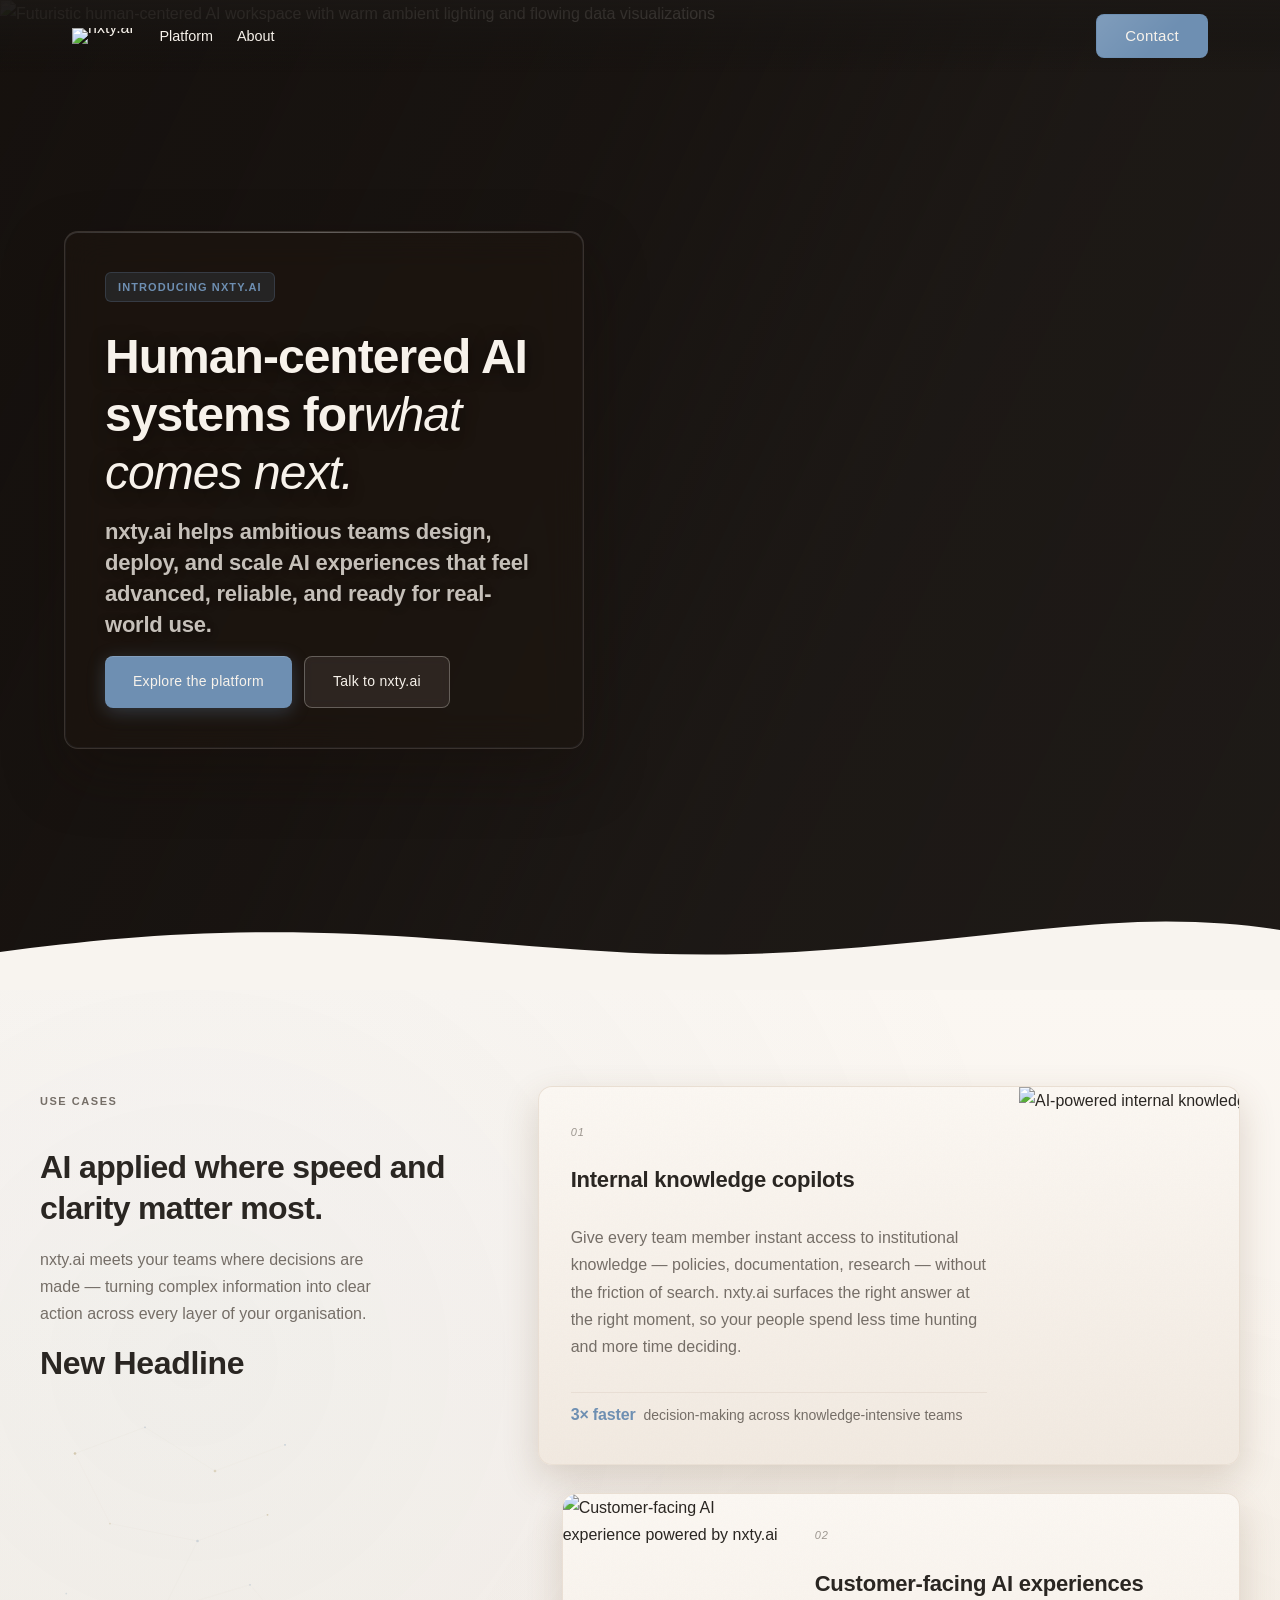
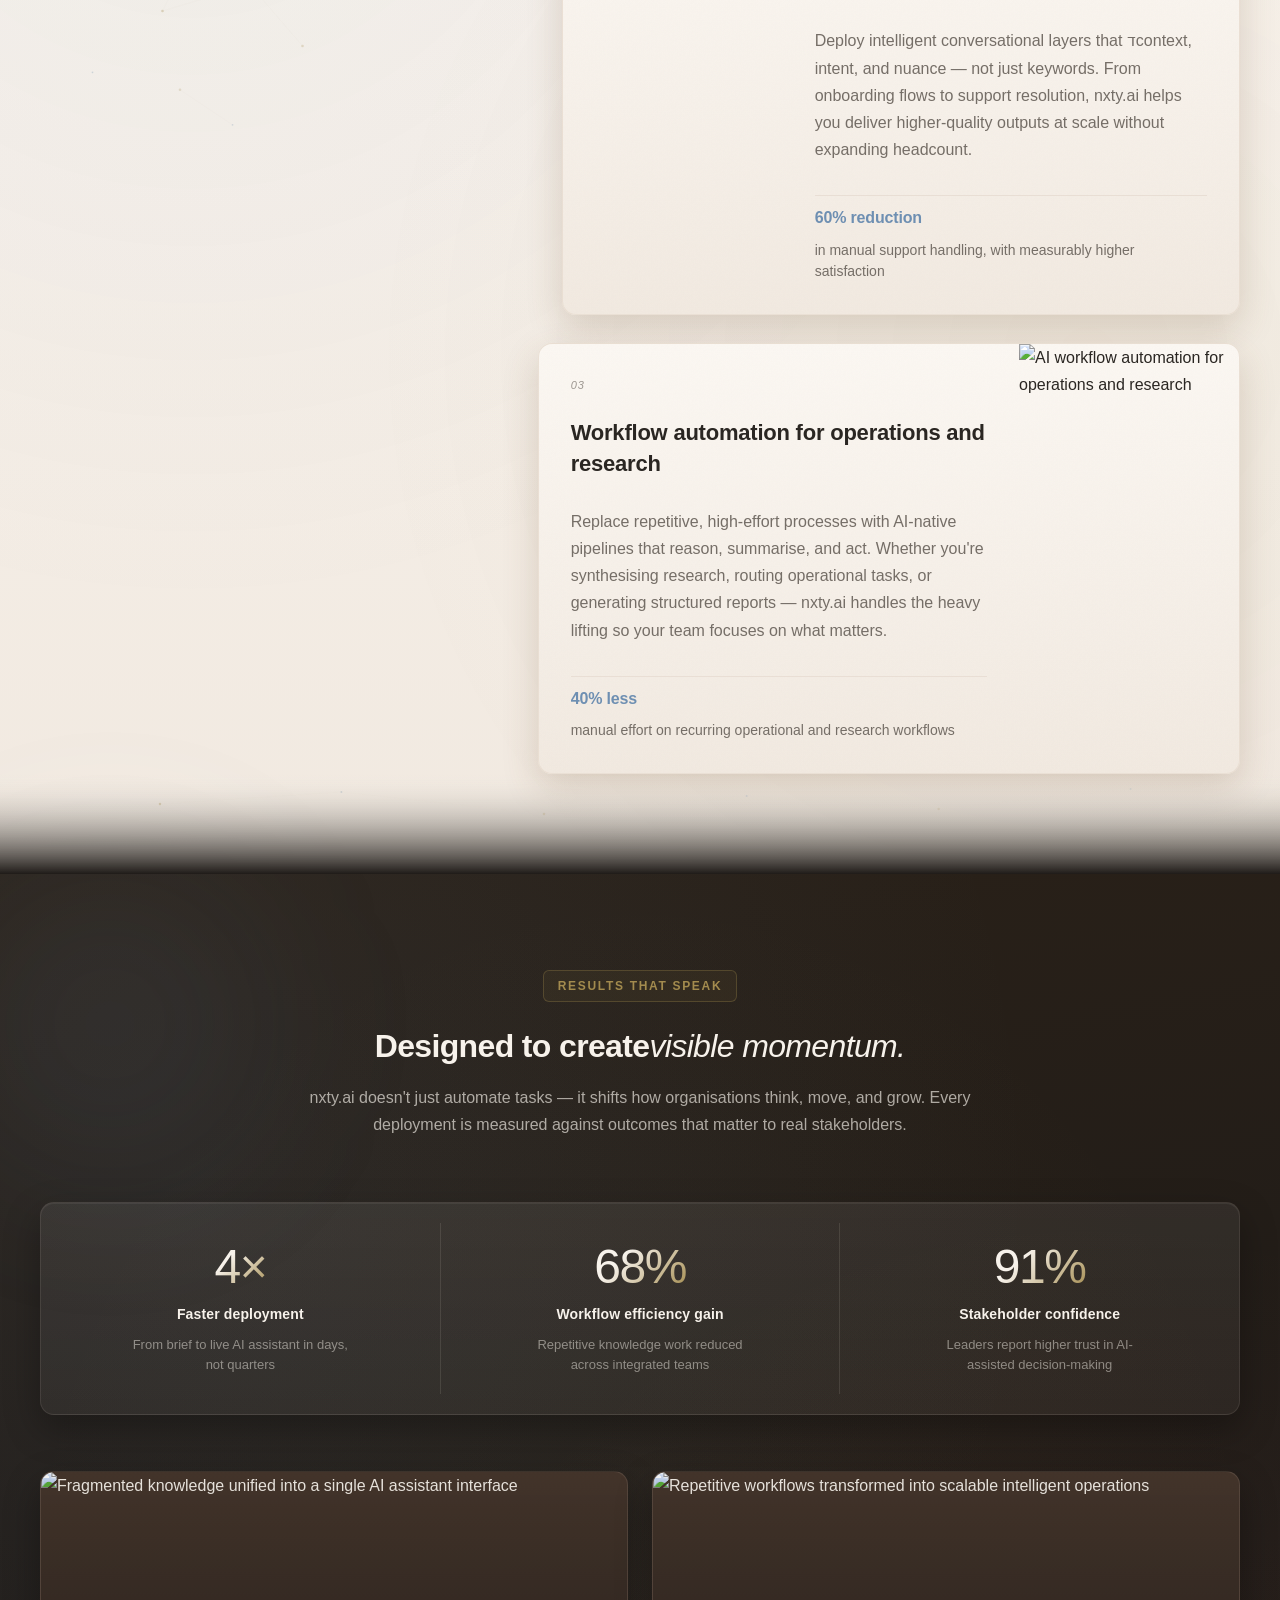
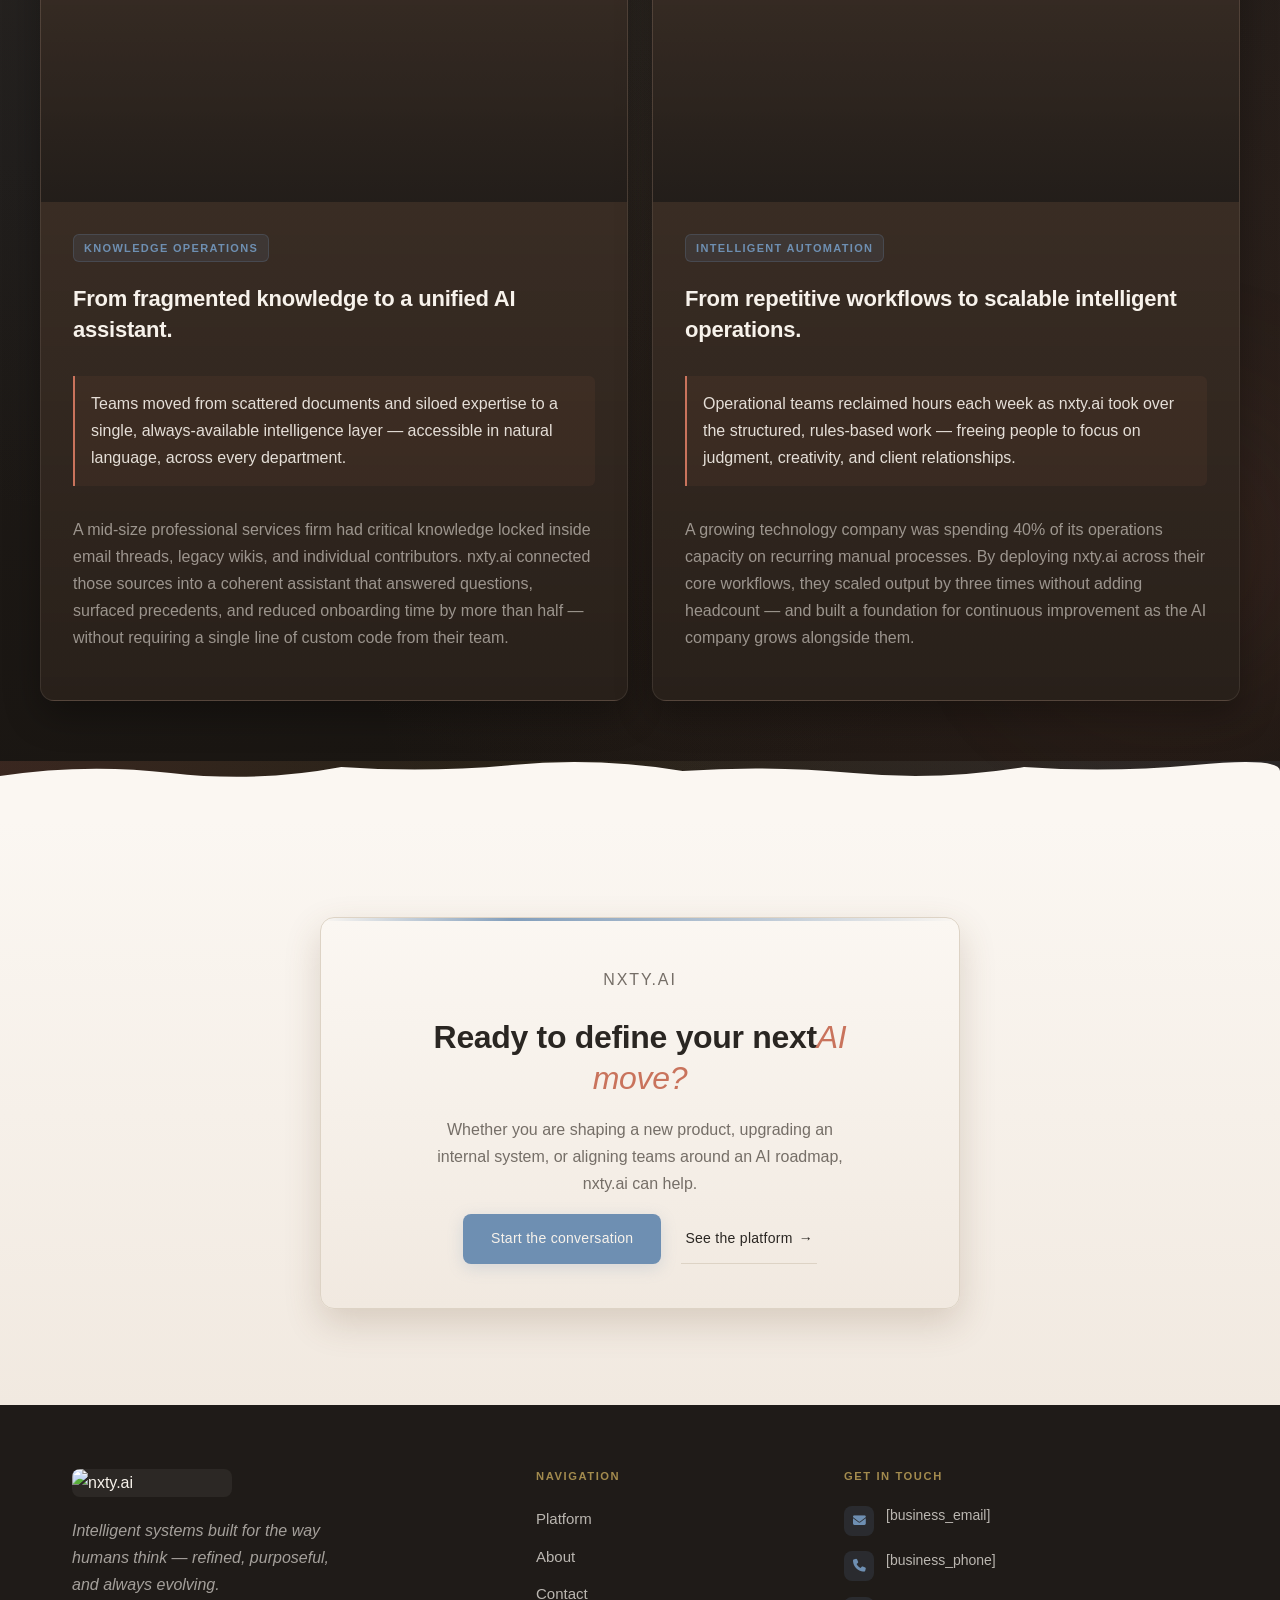
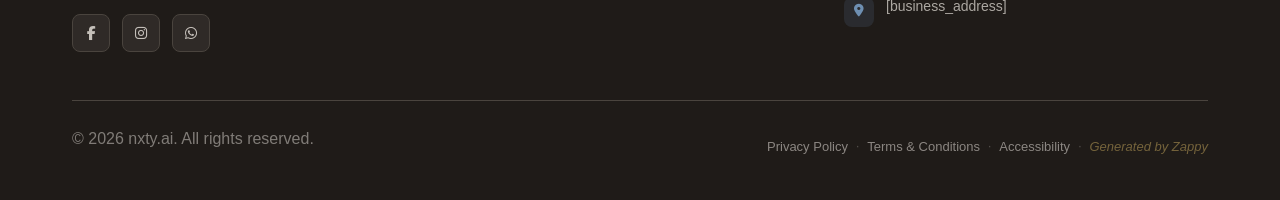
==== commit 7789f2a6: "Background sync: Progressive GitHub Sync" ====
--- a/public/index.html
+++ b/public/index.html
@@ -1 +1 @@
-<!doctype html><html dir="ltr" lang="en"><head><meta charset="UTF-8"><meta content="width=device-width,initial-scale=1" name="viewport"><meta content="index, follow" name="robots"><title>elon musk ai company — nxty.ai</title><meta content="nxty.ai is the next-generation AI company built for bold innovators. Explore cutting-edge artificial intelligence solutions that push boundaries and shape tomorrow." name="description"><meta content="elon musk ai company, AI company, next-generation AI, artificial intelligence platform, innovative AI solutions" name="keywords"><link href="/assets/favicon.ico" rel="icon" type="image/x-icon"><link href="/assets/favicon-16x16.png" rel="icon" type="image/png" sizes="16x16"><link href="/assets/favicon-32x32.png" rel="icon" type="image/png" sizes="32x32"><link href="/assets/favicon-48x48.png" rel="icon" type="image/png" sizes="48x48"><link href="/assets/favicon-192x192.png" rel="icon" type="image/png" sizes="192x192"><link href="/assets/favicon-512x512.png" rel="icon" type="image/png" sizes="512x512"><link href="/assets/apple-touch-icon.png" rel="apple-touch-icon"><script>!function(){"use strict";var t="0856b356-569b-433f-bcfd-238589ba9975",e="https://api.zappy5.com/api/analytics/track",a=18e5,n=2592e6,o=!0,i=!0,r=!0;var s=function(){var e="zappy_visitor_"+t,a=null;try{if(a=localStorage.getItem(e)){var o=JSON.parse(a),i=Date.now();if(i-o.created<n)return o.lastSeen=i,localStorage.setItem(e,JSON.stringify(o)),o.id}}catch(t){console.warn("Zappy Analytics: LocalStorage not available")}var r="zv_"+Date.now()+"_"+Math.random().toString(36).substr(2,9);try{localStorage.setItem(e,JSON.stringify({id:r,created:Date.now(),lastSeen:Date.now()}))}catch(t){}return r}(),c=function(){var e="zappy_session_"+t,n=null;try{if(n=sessionStorage.getItem(e)){var o=JSON.parse(n),i=Date.now();if(i-o.timestamp<a)return o.timestamp=i,sessionStorage.setItem(e,JSON.stringify(o)),o.id}}catch(t){console.warn("Zappy Analytics: SessionStorage not available")}var r="zs_"+Date.now()+"_"+Math.random().toString(36).substr(2,9);try{sessionStorage.setItem(e,JSON.stringify({id:r,timestamp:Date.now()}))}catch(t){}return r}();function l(a,n){n=n||{};var o={website_id:t,event_type:a,page_path:window.location.pathname,referrer:document.referrer||"direct",visitor_id:s,session_id:c,metadata:n};if(navigator.sendBeacon){var i=new Blob([JSON.stringify(o)],{type:"application/json"});navigator.sendBeacon(e,i)}else fetch(e,{method:"POST",headers:{"Content-Type":"application/json"},body:JSON.stringify(o),keepalive:!0}).catch(function(t){console.warn("Zappy Analytics: Failed to track event",t)})}o&&l("pageview",{title:document.title,url:window.location.href}),i&&document.addEventListener("click",function(t){var e=t.target;if("BUTTON"===e.tagName||e.closest("button")){var a="BUTTON"===e.tagName?e:e.closest("button");l("click",{element:"button",text:a.textContent.trim().substring(0,100),id:a.id||null,class:a.className||null})}else if("A"===e.tagName||e.closest("a")){var n="A"===e.tagName?e:e.closest("a");l("navigation",{element:"link",text:n.textContent.trim().substring(0,100),href:n.href,external:n.hostname!==window.location.hostname})}},!0),r&&document.addEventListener("submit",function(t){var e=t.target;l("form_submit",{form_id:e.id||null,form_name:e.name||null,form_action:e.action||null,form_method:e.method||"GET"})},!0);var d=Date.now();window.addEventListener("beforeunload",function(){l("page_unload",{time_on_page:Math.floor((Date.now()-d)/1e3),page_path:window.location.pathname})}),window.zappyAnalytics={track:l,getVisitorId:function(){return s},getSessionId:function(){return c}}}()</script><meta content="elon musk ai company — nxty.ai" property="og:title"><meta content="nxty.ai is the next-generation AI company built for bold innovators. Explore cutting-edge artificial intelligence solutions that push boundaries and shape tomorrow." property="og:description"><meta content="summary_large_image" name="twitter:card"><meta content="elon musk ai company — nxty.ai" name="twitter:title"><meta content="nxty.ai is the next-generation AI company built for bold innovators. Explore cutting-edge artificial intelligence solutions that push boundaries and shape tomorrow." name="twitter:description"><meta content="website" property="og:type"><meta content="en_US" property="og:locale"><link href="https://cdnjs.cloudflare.com/ajax/libs/font-awesome/6.4.0/css/all.min.css" rel="stylesheet"><link href="/assets/favicon.ico" rel="icon" type="image/x-icon"><link href="/assets/favicon-16x16.png" rel="icon" type="image/png" sizes="16x16"><link href="/assets/favicon-32x32.png" rel="icon" type="image/png" sizes="32x32"><link href="/assets/favicon-48x48.png" rel="icon" type="image/png" sizes="48x48"><link href="/assets/favicon-192x192.png" rel="icon" type="image/png" sizes="192x192"><link href="/assets/favicon-512x512.png" rel="icon" type="image/png" sizes="512x512"><link href="/assets/apple-touch-icon.png" rel="apple-touch-icon"><link href="https://cdn.jsdelivr.net/npm/vanilla-cookieconsent@3/dist/cookieconsent.css" rel="stylesheet"><script src="https://cdn.jsdelivr.net/npm/vanilla-cookieconsent@3/dist/cookieconsent.umd.js"></script><script src="https://cdn.jsdelivr.net/gh/mickidum/acc_toolbar/acctoolbar/acctoolbar.min.js"></script><link href="/styles.css" rel="stylesheet"><style id="zappy-dropdown-submenu-styles">#navMenu li:has(.sub-menu),.nav-menu li:has(.sub-menu),.navbar li:has(.sub-menu),nav li:has(.sub-menu){position:relative}#navMenu .sub-menu,.nav-menu .sub-menu,.navbar .sub-menu,nav .sub-menu{display:block!important;position:absolute!important;top:100%;left:0;min-width:220px;background:#fff;border-radius:8px;box-shadow:0 8px 25px rgba(0,0,0,.15);padding:8px 0;opacity:0;visibility:hidden;transform:translateY(10px);transition:all .3s ease;z-index:1000;list-style:none;pointer-events:none}#navMenu li:hover>.sub-menu,.nav-menu li:hover>.sub-menu,.navbar li:hover>.sub-menu,nav li:hover>.sub-menu{opacity:1!important;visibility:visible!important;transform:translateY(0)!important;pointer-events:auto!important}.sub-menu li{list-style:none;margin:0;padding:0}.sub-menu a{display:block!important;padding:10px 16px!important;color:var(--text-dark,#333)!important;font-weight:500;text-decoration:none;white-space:nowrap;transition:background-color .2s}.sub-menu .zappy-nav-child>a{padding-left:28px!important;font-size:.9em!important;opacity:.85!important}[dir=rtl] .sub-menu .zappy-nav-child>a,html[lang=ar] .sub-menu .zappy-nav-child>a,html[lang=he] .sub-menu .zappy-nav-child>a{padding-left:10px!important;padding-right:28px!important}.sub-menu .zappy-nav-parent>a{font-weight:600!important}.sub-menu a:hover{background-color:#f5f5f5}[dir=rtl] .nav-menu .sub-menu,[dir=rtl] .navbar .sub-menu,[dir=rtl] nav .sub-menu,html[lang=ar] .nav-menu .sub-menu,html[lang=ar] .navbar .sub-menu,html[lang=ar] nav .sub-menu,html[lang=he] .nav-menu .sub-menu,html[lang=he] .navbar .sub-menu,html[lang=he] nav .sub-menu{left:auto!important;right:0!important}.sub-menu:empty,.sub-menu:not(:has(li)):not(:has(> a)),.sub-menu:not(:has(li:not(.zappy-hidden-menu-item))):not(:has(> a)){display:none!important;opacity:0!important;visibility:hidden!important;pointer-events:none!important}li:has(.menu-group-title):hover>.sub-menu{opacity:1!important;visibility:visible!important;transform:translateY(0)!important;pointer-events:auto!important}#navMenu>li>.menu-group-title,.nav-menu>li>.menu-group-title{display:inline-block;padding:.5rem 1rem;cursor:default;user-select:none}@media (max-width:768px){#navMenu .sub-menu,.nav-menu .sub-menu,.navbar .sub-menu,nav .sub-menu{position:static!important;transform:none!important;box-shadow:none!important;background:0 0!important;max-height:0;overflow:hidden;opacity:0;visibility:hidden;transition:max-height .3s ease,opacity .3s ease;padding:0!important;border-radius:0!important}.sub-menu.mobile-expanded{max-height:60vh!important;overflow-y:auto!important;opacity:1!important;visibility:visible!important;padding:8px 0 8px 16px!important}[dir=rtl] .sub-menu.mobile-expanded,html[lang=he] .sub-menu.mobile-expanded{padding:8px 16px 8px 0!important}#navMenu li:hover>.sub-menu,.nav-menu li:hover>.sub-menu,.navbar li:hover>.sub-menu,nav li:hover>.sub-menu{opacity:0;visibility:hidden;pointer-events:none}#navMenu li>.sub-menu.mobile-expanded,.nav-menu li>.sub-menu.mobile-expanded,.navbar li>.sub-menu.mobile-expanded,nav li>.sub-menu.mobile-expanded{opacity:1!important;visibility:visible!important;pointer-events:auto!important}#navMenu li:has(.sub-menu),.nav-menu li:has(.sub-menu),.navbar li:has(.sub-menu),nav li:has(.sub-menu){display:flex!important;flex-wrap:wrap!important;align-items:center!important;position:relative!important;min-height:44px!important}#navMenu li:has(.sub-menu)>a,.nav-menu li:has(.sub-menu)>a,.navbar li:has(.sub-menu)>a,nav li:has(.sub-menu)>a{flex:1!important;min-width:0!important}#navMenu li:has(.sub-menu)>.menu-group-title,.nav-menu li:has(.sub-menu)>.menu-group-title,.navbar li:has(.sub-menu)>.menu-group-title,nav li:has(.sub-menu)>.menu-group-title{flex:1!important;min-width:0!important;padding:0!important;line-height:inherit!important}#navMenu li:has(.sub-menu)>.sub-menu,.nav-menu li:has(.sub-menu)>.sub-menu,.navbar li:has(.sub-menu)>.sub-menu,nav li:has(.sub-menu)>.sub-menu{flex-basis:100%!important;width:100%!important}#navMenu li:has(.sub-menu)>a [class*=arrow],#navMenu li:has(.sub-menu)>a [class*=chevron],.nav-menu li:has(.sub-menu)>a .fa-angle-down,.nav-menu li:has(.sub-menu)>a .fa-chevron-down,.nav-menu li:has(.sub-menu)>a [class*=arrow],.nav-menu li:has(.sub-menu)>a [class*=chevron],nav li:has(.sub-menu)>a [class*=arrow],nav li:has(.sub-menu)>a [class*=chevron]{display:none!important;visibility:hidden!important}.mobile-submenu-toggle{display:flex!important;align-items:center!important;justify-content:center!important;width:44px!important;height:auto!important;background:0 0!important;border:none!important;cursor:pointer!important;color:var(--text-light)!important;position:static!important;flex-shrink:0!important;align-self:stretch!important;z-index:2!important;padding:0!important;margin:0!important}.mobile-submenu-toggle::after{content:''!important;width:0!important;height:0!important;border-left:6px solid transparent!important;border-right:6px solid transparent!important;border-top:7px solid currentColor!important;transition:transform .3s ease!important}.mobile-submenu-toggle.expanded::after{transform:rotate(180deg)!important}.sub-menu a{padding:10px 0!important;display:block!important;color:var(--text-light)!important}.sub-menu .zappy-nav-child>a{padding-left:28px!important;font-size:.9em!important;opacity:.85!important}[dir=rtl] .sub-menu .zappy-nav-child>a,html[lang=ar] .sub-menu .zappy-nav-child>a,html[lang=he] .sub-menu .zappy-nav-child>a{padding-left:0!important;padding-right:28px!important}.sub-menu .zappy-nav-parent>a{font-weight:600!important}#navMenu.active,.nav-menu.active{max-width:100vw!important;overflow-x:hidden!important;box-sizing:border-box!important}.navbar .sub-menu li a,.zappy-products-dropdown .sub-menu a,nav.navbar .sub-menu li a{color:var(--text-light)!important}}@media (min-width:769px){.mobile-submenu-toggle{display:none!important}}</style><style id="mobile-lang-menu-deployed-css">@media (max-width:768px){.lang-switcher,.nav-container .lang-switcher,.nav-cta-container .lang-switcher,.nav-ecommerce-icons .lang-switcher,.nav-icons-left .lang-switcher,.navbar .lang-switcher,.navbar .nav-cta-container .lang-switcher{display:none!important}.mobile-lang-menu{width:100%;border-top:1px solid rgba(128,128,128,.2);padding:8px 0 0 0;margin-top:8px}.mobile-lang-toggle{display:flex!important;align-items:center;justify-content:space-between;width:100%;padding:12px 16px;background:0 0;border:none;cursor:pointer;font-size:15px;color:inherit;font-family:inherit}.mobile-lang-toggle::after{content:'';display:inline-block;width:8px;height:8px;border-right:2px solid currentColor;border-bottom:2px solid currentColor;transform:rotate(45deg);transition:transform .3s ease;margin-left:8px}.mobile-lang-toggle.expanded::after{transform:rotate(-135deg)}.mobile-lang-options{max-height:0;overflow:hidden;transition:max-height .3s ease}.mobile-lang-options.expanded{max-height:300px}.mobile-lang-option{display:flex!important;align-items:center;gap:10px;padding:10px 24px;text-decoration:none;color:inherit;font-size:14px;font-family:inherit}.mobile-lang-option:hover{background:rgba(128,128,128,.1)}.mobile-lang-option.active{font-weight:600;opacity:.7;pointer-events:none}.mobile-lang-option img{width:20px;height:20px;border-radius:50%}}@media (min-width:769px){.mobile-lang-menu{display:none!important}}</style><style id="zappy-widget-visibility">#mic-access-tool-box,#mic-access-tool-general-button,#mic-init-access-tool #mic-access-tool-box,#mic-init-access-tool #mic-access-tool-general-button,#mic-init-access-tool .mic-access-tool-general-button,._access-icon,._access-menu,.mic-access-tool-box,.mic-access-tool-general-button,div[id*=mic-access-tool-box]{display:none!important;visibility:hidden!important;opacity:0!important;pointer-events:none!important}</style></head><body><nav class="navbar"><button aria-label="Menu" class="mobile-toggle" id="mobileToggle"><svg viewBox="0 0 24 24" fill="none" height="24" width="24" class="hamburger-icon"><path d="M3 12h18M3 6h18M3 18h18" stroke="currentColor" stroke-width="2" stroke-linecap="round"></path></svg><svg viewBox="0 0 24 24" fill="none" height="24" width="24" class="close-icon" style="display:none"><path d="M18 6L6 18M6 6l12 12" stroke="currentColor" stroke-width="2" stroke-linecap="round"></path></svg></button><button aria-label="Call" class="phone-header-btn" data-phone=""><svg viewBox="0 0 24 24" fill="currentColor" height="20" width="20"><path d="M22 16.92v3a2 2 0 0 1-2.18 2 19.79 19.79 0 0 1-8.63-3.07 19.5 19.5 0 0 1-6-6 19.79 19.79 0 0 1-3.07-8.67A2 2 0 0 1 4.11 2h3a2 2 0 0 1 2 1.72 12.84 12.84 0 0 0 .7 2.81 2 2 0 0 1-.45 2.11L8.09 9.91a16 16 0 0 0 6 6l1.27-1.27a2 2 0 0 1 2.11-.45 12.84 12.84 0 0 0 2.81.7A2 2 0 0 1 22 16.92z"></path></svg></button><div class="nav-container"><div class="nav-brand"><a href="/" class="logo-link"><img alt="nxty.ai" src="/assets/business-logo.webp" class="logo"></a></div><ul class="nav-menu" id="navMenu"><li><a href="/platform">Platform</a></li><li><a href="/about">About</a></li></ul><div class="nav-cta-container"><a href="/contact" class="nav-cta-btn">Contact</a></div></div></nav><script>window.addEventListener("load",function(){const e=document.querySelector(".navbar, nav, header");if(!e)return void console.log("[Navbar] Navbar element not found");let t=document.getElementById("mobileToggle")||document.querySelector(".mobile-toggle")||document.querySelector(".hamburger")||document.querySelector(".hamburger-menu")||document.querySelector(".menu-toggle")||document.querySelector(".burger-menu")||document.querySelector('[aria-label="Menu"]')||document.querySelector('[aria-label="תפריט"]');const o=document.querySelector(".phone-header-btn"),n=window.getComputedStyle(e);let r=n.backgroundColor;if(console.log("[Navbar] Initial navbar background:",r),"transparent"===r||"rgba(0, 0, 0, 0)"===r||r.startsWith("rgba")&&r.includes(", 0)")){const e=n.backgroundImage;if(e&&"none"!==e)console.log("[Navbar] Navbar has background image/gradient, using dark text"),r="rgb(240, 240, 240)";else{const e=window.getComputedStyle(document.body).backgroundColor;console.log("[Navbar] Navbar transparent, using body background:",e),r=e}}const i=r.match(/\d+/g);if(i&&i.length>=3){const e=(.299*parseInt(i[0])+.587*parseInt(i[1])+.114*parseInt(i[2]))/255;console.log("[Navbar] Mobile button colors preserved from Claude CSS (luminance:",e.toFixed(2)+")");const n=document.createElement("style");n.id="zappy-mobile-nav-fix";document.documentElement.lang;document.documentElement.dir,n.textContent='\n        /* Hide mobile buttons on desktop, show only on mobile */\n        @media (min-width: 769px) {\n          .mobile-toggle,\n          .phone-header-btn {\n            display: none !important;\n          }\n        }\n        \n        /* Show and position mobile buttons correctly on mobile */\n        @media (max-width: 768px) {\n          .mobile-toggle,\n          .phone-header-btn {\n            position: absolute !important;\n            top: 50% !important;\n            transform: translateY(-50%) !important;\n            z-index: 1001 !important;\n            display: flex !important;\n            align-items: center !important;\n            justify-content: center !important;\n            width: 36px !important;\n            height: 36px !important;\n            border-radius: 50% !important;\n            border: none !important;\n            cursor: pointer !important;\n            padding: 6px !important;\n            background: none !important;\n            color: var(--nav-text, var(--text-light)) !important;\n          }\n          \n          /* LTR positioning (default): hamburger LEFT, phone RIGHT */\n          html:not([dir="rtl"]):not([lang="he"]):not([lang="ar"]) .mobile-toggle,\n          html[dir="ltr"] .mobile-toggle {\n            left: 12px !important;\n            right: auto !important;\n          }\n          html:not([dir="rtl"]):not([lang="he"]):not([lang="ar"]) .phone-header-btn,\n          html[dir="ltr"] .phone-header-btn {\n            right: 12px !important;\n            left: auto !important;\n          }\n          \n          /* RTL positioning: hamburger RIGHT, phone LEFT */\n          html[dir="rtl"] .mobile-toggle,\n          html[lang="he"] .mobile-toggle,\n          html[lang="ar"] .mobile-toggle {\n            right: 12px !important;\n            left: auto !important;\n          }\n          html[dir="rtl"] .phone-header-btn,\n          html[lang="he"] .phone-header-btn,\n          html[lang="ar"] .phone-header-btn {\n            left: 12px !important;\n            right: auto !important;\n          }\n          \n          /* CRITICAL: Ensure nav-container has min-height on mobile */\n          /* All children are positioned absolutely/fixed on mobile, so height:auto collapses to 0 */\n          .nav-container {\n            min-height: 70px !important;\n            position: relative !important;\n          }\n          \n          /* Ensure SVG icons are properly sized and inherit color */\n          .mobile-toggle svg,\n          .phone-header-btn svg {\n            width: 24px !important;\n            height: 24px !important;\n            /* Don\'t force display - let JavaScript control hamburger/close toggle */\n          }\n          \n          /* Reset nav-cta-container on mobile - remove desktop box-shadow/padding */\n          /* that creates a visible ghost box when CTA button is hidden */\n          .nav-cta-container {\n            box-shadow: none !important;\n            padding: 0 !important;\n          }\n          \n          /* Hide nav-cta-container entirely on mobile when there\'s no lang-switcher */\n          /* (only the CTA button is inside, and it\'s hidden on mobile) */\n          .nav-cta-container:not(:has(.lang-switcher)) {\n            display: none !important;\n          }\n          \n          /* CRITICAL: Prevent hero image fade gradient from bleeding over headline text */\n          /* The .image-fade-gradient has bottom: -30px (extends below parent) */\n          /* On mobile stacked layout, this overlaps the h1 text below the image */\n          .hero-image-column {\n            overflow: hidden !important;\n          }\n          .image-fade-gradient {\n            bottom: 0 !important;\n          }\n          \n          /* Hide desktop language switcher on mobile - hamburger menu handles it */\n          /* High specificity to override stored CSS */\n          .lang-switcher,\n          .nav-cta-container .lang-switcher,\n          .nav-container .lang-switcher,\n          .navbar .lang-switcher,\n          .navbar .nav-cta-container .lang-switcher {\n            display: none !important;\n          }\n        }\n      ';const r=document.getElementById("zappy-mobile-nav-fix");r&&r.remove(),document.head.appendChild(n),console.log("[Navbar] Critical CSS injected for mobile nav positioning");const l=window.innerWidth<=768;if(t){const e=t.querySelector(".hamburger-icon"),o=t.querySelector(".close-icon");e&&(e.style.setProperty("width","24px","important"),e.style.setProperty("height","24px","important"),e.style.setProperty("display","block","important")),o&&(o.style.setProperty("width","24px","important"),o.style.setProperty("height","24px","important"),o.style.setProperty("display","none","important")),l?(t.style.setProperty("position","absolute","important"),t.style.setProperty("top","50%","important"),t.style.setProperty("transform","translateY(-50%)","important"),t.style.setProperty("z-index","1001","important"),t.style.removeProperty("left"),t.style.removeProperty("right"),console.log("[Navbar] Mobile toggle positioning applied (mobile viewport)")):(t.style.removeProperty("position"),t.style.removeProperty("top"),t.style.removeProperty("transform"),t.style.removeProperty("z-index"),t.style.removeProperty("left"),t.style.removeProperty("right"),console.log("[Navbar] Desktop viewport - cleared mobile toggle inline positioning"))}if(o){const e=o.querySelector("svg");e&&(e.style.width="24px",e.style.height="24px",e.setAttribute("width","24"),e.setAttribute("height","24")),l?(o.style.setProperty("position","absolute","important"),o.style.setProperty("top","50%","important"),o.style.setProperty("transform","translateY(-50%)","important"),o.style.setProperty("z-index","1001","important"),o.style.removeProperty("left"),o.style.removeProperty("right"),console.log("[Navbar] Phone button positioning applied (mobile viewport)")):(o.style.removeProperty("position"),o.style.removeProperty("top"),o.style.removeProperty("transform"),o.style.removeProperty("z-index"),o.style.removeProperty("left"),o.style.removeProperty("right"),console.log("[Navbar] Desktop viewport - cleared phone button inline positioning"))}}else console.log("[Navbar] Could not parse background color:",r);t=document.getElementById("mobileToggle")||document.querySelector(".mobile-toggle")||document.querySelector(".hamburger")||document.querySelector(".hamburger-menu")||document.querySelector(".menu-toggle")||document.querySelector(".burger-menu")||document.querySelector('[aria-label="Menu"]')||document.querySelector('[aria-label="תפריט"]');const l=document.getElementById("navMenu")||document.querySelector(".nav-menu")||document.querySelector(".nav-links")||document.querySelector("nav ul:not(.submenu)");if(!t||!l)return void console.log("[Navbar] Mobile toggle or menu not found:",{toggle:!!t,menu:!!l});l.id||(l.id="navMenu"),console.log("[Navbar] Initializing mobile menu...");const a=t.cloneNode(!0);t.parentNode.replaceChild(a,t),a.addEventListener("click",function(e){e.preventDefault(),e.stopPropagation();const t=this.querySelector(".hamburger-icon"),o=this.querySelector(".close-icon");l.classList.contains("active")?(l.classList.remove("active"),t&&t.style.setProperty("display","block","important"),o&&o.style.setProperty("display","none","important"),document.body.style.overflow="",console.log("[Navbar] Menu closed")):(l.classList.add("active"),t&&t.style.setProperty("display","none","important"),o&&o.style.setProperty("display","block","important"),document.body.style.overflow="hidden",console.log("[Navbar] Menu opened"))}),l.querySelectorAll("a").forEach(function(e){e.addEventListener("click",function(){if("#"===this.getAttribute("href"))return;const e=a.querySelector(".hamburger-icon"),t=a.querySelector(".close-icon");l.classList.remove("active"),e&&e.style.setProperty("display","block","important"),t&&t.style.setProperty("display","none","important"),document.body.style.overflow="",console.log("[Navbar] Menu closed (link clicked)")})});var s=l.querySelectorAll(".dropdown-toggle");s.forEach(function(e){e.addEventListener("click",function(e){e.preventDefault(),e.stopPropagation();var t=this.closest(".nav-dropdown");t&&(t.parentNode.querySelectorAll(".nav-dropdown.open").forEach(function(e){e!==t&&e.classList.remove("open")}),t.classList.toggle("open"),console.log("[Navbar] Dropdown toggled:",t.classList.contains("open")?"open":"closed"))})}),document.addEventListener("click",function(e){e.target.closest(".nav-dropdown")||document.querySelectorAll(".nav-dropdown.open").forEach(function(e){e.classList.remove("open")})}),console.log("[Navbar] Dropdown handlers initialized for "+s.length+" dropdowns"),o&&o.addEventListener("click",function(){const e=document.querySelectorAll('a[href^="tel:"]'),t=e.length>0?e[0].getAttribute("href").replace("tel:",""):"[business_phone]";window.location.href="tel:"+t,console.log("[Navbar] Phone button clicked")}),console.log("[Navbar] Mobile menu initialized successfully");const p=function(){const e=document.querySelector(".whatsapp-float");e&&(window.innerWidth>=769?(e.style.setProperty("display","none","important"),e.style.setProperty("visibility","hidden","important"),e.style.setProperty("opacity","0","important"),e.style.setProperty("pointer-events","none","important"),console.log("[WhatsApp] Button hidden on desktop")):(e.style.removeProperty("display"),e.style.removeProperty("visibility"),e.style.removeProperty("opacity"),e.style.removeProperty("pointer-events"),console.log("[WhatsApp] Button visible on mobile")))};let c;p(),window.addEventListener("resize",function(){clearTimeout(c),c=setTimeout(p,100)})})</script><main><section class="home-hero-section" data-layout-spec="Home-hero" data-hero-type="fullscreen-scrim"><div class="home-hero-bg"><img alt="Futuristic human-centered AI workspace with warm ambient lighting and flowing data visualizations" src="/assets/site-home-hero-image-1.webp" data-context="Cinematic, atmospheric AI workspace: a softly lit open studio environment with warm ambient light streaming through floor-to-ceiling windows, a sleek curved desk with a glowing translucent display showing abstract flowing data streams and neural network visualizations in muted blues and warm amber tones, no robots, no literal AI clichés, photorealistic, editorial quality, depth of field blur in background, warm neutral color palette with soft teal and dusty blue light trails, human-centered, calm and intelligent mood, premium technology brand photography" data-placeholder="home-hero-image-1" height="900" width="1440" data-hero-bg="true"></div><div class="home-hero-scrim" aria-hidden="true"></div><div class="home-hero-container"><div class="home-hero-card"><div class="home-hero-card-inner"><span class="home-hero-eyebrow">Introducing nxty.ai</span><h1 class="home-hero-headline">Human-centered AI systems for<em>what comes next.</em></h1><h3 class="home-hero-subtitle">nxty.ai helps ambitious teams design, deploy, and scale AI experiences that feel advanced, reliable, and ready for real-world use.</h3><div class="home-hero-ctas"><a href="/platform" class="home-hero-btn-primary">Explore the platform</a><a href="/contact" class="home-hero-btn-secondary">Talk to nxty.ai</a></div></div></div></div><div class="home-hero-divider-wrapper"><svg viewBox="0 0 1440 90" aria-hidden="true" xmlns="http://www.w3.org/2000/svg" data-no-icon-edit="true" preserveAspectRatio="none"><path d="M0,90 L0,52 C120,38 240,28 400,34 C560,40 680,58 840,54 C1000,50 1160,26 1280,22 C1340,20 1400,24 1440,30 L1440,90 Z" fill="#FBF7F2"></path></svg></div></section><section class="home-capabilities-section" data-layout-spec="Home-capabilities"><div class="home-capabilities-container"><div class="home-capabilities-intro"><span class="home-capabilities-label">Capabilities</span><h2 class="home-capabilities-title">Built for modern AI products<br>and internal intelligence systems.</h2><p class="home-capabilities-subtitle">From strategy to deployment, nxty.ai delivers the full architecture of a high-performing AI company — thoughtfully designed, reliably operated, and built to grow.</p></div><div class="home-capabilities-grid"><article class="home-cap-card home-cap-card--featured"><div class="home-cap-card-inner"><div class="home-cap-card-icon-wrap"><svg viewBox="0 0 28 28" aria-hidden="true" xmlns="http://www.w3.org/2000/svg" fill="none" height="28" width="28" data-element-type="icon" data-icon-type="svg"><rect height="9" width="9" x="3" y="3" rx="2" stroke="currentColor" stroke-width="1.5"></rect><rect height="9" width="9" x="16" y="3" rx="2" stroke="currentColor" stroke-width="1.5"></rect><rect height="9" width="9" x="3" y="16" rx="2" stroke="currentColor" stroke-width="1.5"></rect><rect height="9" width="9" x="16" y="16" rx="2" stroke="currentColor" stroke-width="1.5"></rect><circle cx="14" cy="14" r="2.5" fill="currentColor" opacity="0.4"></circle></svg></div><div class="home-cap-card-content"><p class="home-cap-card-number">01</p><h3 class="home-cap-card-title">AI strategy and design systems</h3><p class="home-cap-card-body">We help teams define their AI direction before writing a single line of code. From product vision and model selection to interface design systems and interaction patterns — nxty.ai shapes the foundation that every great AI company is built on.</p><ul class="home-cap-card-list"><li>Product strategy &amp; AI roadmapping</li><li>Design systems for AI-native interfaces</li><li>User research and experience architecture</li></ul></div><div class="home-cap-card-image-wrap"><img alt="AI strategy and design systems visual" src="/assets/site-home-capabilities-image-1.webp" data-context="Abstract editorial illustration for an AI company: a warm-toned flat design showing interconnected system nodes, design tokens, and modular grid components on a soft linen background. Clean, minimal, and tactile. Muted blues, dusty terracotta, and warm neutrals. No photography, no people. Feels like a premium product design artifact." data-placeholder="home-capabilities-image-1" height="260" width="520"></div></div></article><div class="home-cap-cards-pair"><article class="home-cap-card"><div class="home-cap-card-icon-wrap"><svg viewBox="0 0 28 28" aria-hidden="true" xmlns="http://www.w3.org/2000/svg" fill="none" height="28" width="28" data-element-type="icon" data-icon-type="svg"><path d="M5 14h4l3-7 4 14 3-7h4" stroke="currentColor" stroke-width="1.5" stroke-linecap="round" stroke-linejoin="round"></path></svg></div><p class="home-cap-card-number">02</p><h3 class="home-cap-card-title">Model-powered workflows and copilots</h3><p class="home-cap-card-body">We design and build intelligent copilots and automated workflows that integrate large language models directly into the tools your team already uses — making every process smarter, faster, and measurably better.</p><ul class="home-cap-card-list"><li>LLM-powered copilots &amp; assistants</li><li>Workflow automation &amp; orchestration</li><li>Context-aware data pipelines</li></ul></article><article class="home-cap-card"><div class="home-cap-card-icon-wrap"><svg viewBox="0 0 28 28" aria-hidden="true" xmlns="http://www.w3.org/2000/svg" fill="none" height="28" width="28" data-element-type="icon" data-icon-type="svg"><circle cx="14" cy="14" r="10" stroke="currentColor" stroke-width="1.5"></circle><path d="M14 9v5l3.5 3.5" stroke="currentColor" stroke-width="1.5" stroke-linecap="round"></path><circle cx="14" cy="14" r="2" fill="currentColor" opacity="0.35"></circle></svg></div><p class="home-cap-card-number">03</p><h3 class="home-cap-card-title">Reliable deployment, governance, and iteration</h3><p class="home-cap-card-body">Shipping AI responsibly means building with governance from day one. We architect deployment pipelines, observability layers, and human-in-the-loop review systems that keep your AI company accountable, auditable, and continuously improving.</p><ul class="home-cap-card-list"><li>Production deployment &amp; monitoring</li><li>Governance frameworks &amp; audit trails</li><li>Feedback loops &amp; model iteration</li></ul></article></div></div><div class="home-cap-diagram"><div class="home-cap-diagram-inner"><div class="home-cap-diagram-texture" aria-hidden="true"></div><div class="home-cap-diagram-header"><p class="home-cap-diagram-eyebrow">Intelligence architecture</p><h3 class="home-cap-diagram-title">From raw data to measurable outcomes</h3></div><div class="home-cap-diagram-flow"><div class="home-cap-diagram-node home-cap-diagram-node--data"><div class="home-cap-diagram-node-icon"><svg viewBox="0 0 20 20" aria-hidden="true" xmlns="http://www.w3.org/2000/svg" fill="none" height="20" width="20" data-element-type="icon" data-icon-type="svg"><ellipse cx="10" cy="5" rx="7" ry="3" stroke="currentColor" stroke-width="1.4"></ellipse><path d="M3 5v5c0 1.657 3.134 3 7 3s7-1.343 7-3V5" stroke="currentColor" stroke-width="1.4"></path><path d="M3 10v5c0 1.657 3.134 3 7 3s7-1.343 7-3v-5" stroke="currentColor" stroke-width="1.4"></path></svg></div><span class="home-cap-diagram-node-label">Data context</span></div><div class="home-cap-diagram-connector" aria-hidden="true"><svg viewBox="0 0 60 16" aria-hidden="true" xmlns="http://www.w3.org/2000/svg" fill="none" height="16" width="60" data-no-icon-edit="true"><line stroke="currentColor" stroke-width="1" x1="0" x2="48" y1="8" y2="8" opacity="0.45" stroke-dasharray="4 3"></line><path d="M48 4l8 4-8 4" stroke="currentColor" stroke-width="1.2" stroke-linecap="round" stroke-linejoin="round" opacity="0.55"></path></svg></div><div class="home-cap-diagram-node home-cap-diagram-node--orchestration"><div class="home-cap-diagram-node-icon"><svg viewBox="0 0 20 20" aria-hidden="true" xmlns="http://www.w3.org/2000/svg" fill="none" height="20" width="20" data-element-type="icon" data-icon-type="svg"><circle cx="10" cy="10" r="3" stroke="currentColor" stroke-width="1.4"></circle><circle cx="10" cy="3" r="1.5" stroke="currentColor" stroke-width="1.2"></circle><circle cx="10" cy="17" r="1.5" stroke="currentColor" stroke-width="1.2"></circle><circle cx="3" cy="10" r="1.5" stroke="currentColor" stroke-width="1.2"></circle><circle cx="17" cy="10" r="1.5" stroke="currentColor" stroke-width="1.2"></circle><line stroke="currentColor" stroke-width="1.2" x1="10" x2="10" y1="4.5" y2="7"></line><line stroke="currentColor" stroke-width="1.2" x1="10" x2="10" y1="13" y2="15.5"></line><line stroke="currentColor" stroke-width="1.2" x1="4.5" x2="7" y1="10" y2="10"></line><line stroke="currentColor" stroke-width="1.2" x1="13" x2="15.5" y1="10" y2="10"></line></svg></div><span class="home-cap-diagram-node-label">Orchestration</span></div><div class="home-cap-diagram-connector" aria-hidden="true"><svg viewBox="0 0 60 16" aria-hidden="true" xmlns="http://www.w3.org/2000/svg" fill="none" height="16" width="60" data-no-icon-edit="true"><line stroke="currentColor" stroke-width="1" x1="0" x2="48" y1="8" y2="8" opacity="0.45" stroke-dasharray="4 3"></line><path d="M48 4l8 4-8 4" stroke="currentColor" stroke-width="1.2" stroke-linecap="round" stroke-linejoin="round" opacity="0.55"></path></svg></div><div class="home-cap-diagram-node home-cap-diagram-node--model"><div class="home-cap-diagram-node-icon"><svg viewBox="0 0 20 20" aria-hidden="true" xmlns="http://www.w3.org/2000/svg" fill="none" height="20" width="20" data-element-type="icon" data-icon-type="svg"><rect height="9" width="14" x="3" y="7" rx="2" stroke="currentColor" stroke-width="1.4"></rect><path d="M7 7V5a3 3 0 016 0v2" stroke="currentColor" stroke-width="1.4" stroke-linecap="round"></path><circle cx="10" cy="11.5" r="1.5" fill="currentColor" opacity="0.5"></circle></svg></div><span class="home-cap-diagram-node-label">AI model layer</span></div><div class="home-cap-diagram-connector" aria-hidden="true"><svg viewBox="0 0 60 16" aria-hidden="true" xmlns="http://www.w3.org/2000/svg" fill="none" height="16" width="60" data-no-icon-edit="true"><line stroke="currentColor" stroke-width="1" x1="0" x2="48" y1="8" y2="8" opacity="0.45" stroke-dasharray="4 3"></line><path d="M48 4l8 4-8 4" stroke="currentColor" stroke-width="1.2" stroke-linecap="round" stroke-linejoin="round" opacity="0.55"></path></svg></div><div class="home-cap-diagram-node home-cap-diagram-node--review"><div class="home-cap-diagram-node-icon"><svg viewBox="0 0 20 20" aria-hidden="true" xmlns="http://www.w3.org/2000/svg" fill="none" height="20" width="20" data-element-type="icon" data-icon-type="svg"><path d="M10 2C5.58 2 2 5.58 2 10s3.58 8 8 8 8-3.58 8-8-3.58-8-8-8z" stroke="currentColor" stroke-width="1.4"></path><path d="M7 10l2 2 4-4" stroke="currentColor" stroke-width="1.4" stroke-linecap="round" stroke-linejoin="round"></path></svg></div><span class="home-cap-diagram-node-label">Human review</span></div><div class="home-cap-diagram-connector" aria-hidden="true"><svg viewBox="0 0 60 16" aria-hidden="true" xmlns="http://www.w3.org/2000/svg" fill="none" height="16" width="60" data-no-icon-edit="true"><line stroke="currentColor" stroke-width="1" x1="0" x2="48" y1="8" y2="8" opacity="0.45" stroke-dasharray="4 3"></line><path d="M48 4l8 4-8 4" stroke="currentColor" stroke-width="1.2" stroke-linecap="round" stroke-linejoin="round" opacity="0.55"></path></svg></div><div class="home-cap-diagram-node home-cap-diagram-node--outcomes"><div class="home-cap-diagram-node-icon"><svg viewBox="0 0 20 20" aria-hidden="true" xmlns="http://www.w3.org/2000/svg" fill="none" height="20" width="20" data-element-type="icon" data-icon-type="svg"><polyline points="3,14 7,9 11,12 17,5" stroke="currentColor" stroke-linecap="round" stroke-linejoin="round" stroke-width="1.4"></polyline><circle cx="17" cy="5" r="1.5" fill="currentColor" opacity="0.5"></circle></svg></div><span class="home-cap-diagram-node-label">Measurable outcomes</span></div></div><div class="home-cap-diagram-image-wrap"><img alt="AI orchestration and intelligence architecture diagram" src="/assets/site-home-capabilities-image-2.webp" data-context="Abstract editorial diagram for an AI orchestration platform: a warm-toned horizontal flow diagram with soft gradient nodes, dotted connecting lines, and subtle data layer labels. Warm linen and dusty blue tones on a textured paper background. Clean, minimal, non-photographic. Evokes intelligence layers and automation pipelines in a calm, editorial visual style." data-placeholder="home-capabilities-image-2" height="220" width="900"></div></div></div></div><div class="home-capabilities-divider-wrapper"><svg viewBox="0 0 1440 72" aria-hidden="true" xmlns="http://www.w3.org/2000/svg" data-no-icon-edit="true" preserveAspectRatio="none"><path d="M0,72 L0,32 L1440,0 L1440,72 Z" fill="#F8F4EF"></path><path d="M0,72 L0,34 L1440,2 L1440,72 Z" fill="#F8F4EF"></path></svg></div></section><section class="home-use-cases-section" data-layout-spec="Home-use-cases"><div class="home-use-cases-container"><div class="home-use-cases-intro"><span class="home-use-cases-label">Use Cases</span><h2 class="home-use-cases-heading">AI applied where speed and clarity matter most.</h2><p class="home-use-cases-subtext">nxty.ai meets your teams where decisions are made — turning complex information into clear action across every layer of your organisation.</p><div class="home-use-cases-constellation" aria-hidden="true"><svg viewBox="0 0 320 420" aria-hidden="true" xmlns="http://www.w3.org/2000/svg" fill="none" data-no-icon-edit="true" class="home-use-cases-stars-svg"><circle cx="40" cy="60" r="1.5" fill="var(--accent)" opacity="0.55"></circle><circle cx="120" cy="30" r="1" fill="var(--primary)" opacity="0.45"></circle><circle cx="200" cy="80" r="1.5" fill="var(--accent)" opacity="0.4"></circle><circle cx="280" cy="50" r="1" fill="var(--primary)" opacity="0.5"></circle><circle cx="80" cy="140" r="1" fill="var(--accent)" opacity="0.35"></circle><circle cx="180" cy="160" r="1.5" fill="var(--primary)" opacity="0.4"></circle><circle cx="260" cy="130" r="1" fill="var(--accent)" opacity="0.5"></circle><circle cx="30" cy="220" r="1" fill="var(--primary)" opacity="0.3"></circle><circle cx="140" cy="240" r="1.5" fill="var(--accent)" opacity="0.45"></circle><circle cx="240" cy="210" r="1" fill="var(--primary)" opacity="0.4"></circle><circle cx="300" cy="280" r="1.5" fill="var(--accent)" opacity="0.35"></circle><circle cx="60" cy="310" r="1" fill="var(--primary)" opacity="0.4"></circle><circle cx="160" cy="330" r="1.5" fill="var(--accent)" opacity="0.3"></circle><circle cx="220" cy="370" r="1" fill="var(--primary)" opacity="0.35"></circle><line stroke="var(--border-light)" stroke-width="0.5" x1="40" x2="120" y1="60" y2="30" opacity="0.4"></line><line stroke="var(--border-light)" stroke-width="0.5" x1="120" x2="200" y1="30" y2="80" opacity="0.35"></line><line stroke="var(--border-light)" stroke-width="0.5" x1="200" x2="280" y1="80" y2="50" opacity="0.3"></line><line stroke="var(--border-light)" stroke-width="0.5" x1="80" x2="180" y1="140" y2="160" opacity="0.35"></line><line stroke="var(--border-light)" stroke-width="0.5" x1="180" x2="260" y1="160" y2="130" opacity="0.3"></line><line stroke="var(--border-light)" stroke-width="0.5" x1="140" x2="240" y1="240" y2="210" opacity="0.3"></line><line stroke="var(--border-light)" stroke-width="0.5" x1="240" x2="300" y1="210" y2="280" opacity="0.25"></line><line stroke="var(--border-light)" stroke-width="0.5" x1="160" x2="220" y1="330" y2="370" opacity="0.25"></line><line stroke="var(--border-light)" stroke-width="0.5" x1="40" x2="80" y1="60" y2="140" opacity="0.25"></line><line stroke="var(--border-light)" stroke-width="0.5" x1="180" x2="140" y1="160" y2="240" opacity="0.2"></line></svg></div></div><div class="home-use-cases-stack"><article class="home-use-cases-block home-use-cases-block--1"><div class="home-use-cases-block-inner"><div class="home-use-cases-block-content"><div class="home-use-cases-block-number" aria-hidden="true">01</div><h3 class="home-use-cases-block-title">Internal knowledge copilots</h3><p class="home-use-cases-block-body">Give every team member instant access to institutional knowledge — policies, documentation, research — without the friction of search. nxty.ai surfaces the right answer at the right moment, so your people spend less time hunting and more time deciding.</p><div class="home-use-cases-outcome"><span class="home-use-cases-outcome-stat">3× faster</span><span class="home-use-cases-outcome-label">decision-making across knowledge-intensive teams</span></div></div><figure class="home-use-cases-block-image-wrap"><img alt="AI-powered internal knowledge copilot interface" src="/assets/site-home-use-cases-image-1.webp" data-context="Abstract editorial portrait-style render of a glowing knowledge interface — soft warm light emanating from a minimal screen showing structured document nodes and connection lines, set against a deep espresso-toned background with faint paper grain texture, evoking intelligent information retrieval in a premium AI product context" data-placeholder="home-use-cases-image-1" height="240" width="340" class="home-use-cases-block-image"></figure></div></article><article class="home-use-cases-block home-use-cases-block--2"><div class="home-use-cases-block-inner home-use-cases-block-inner--reversed"><figure class="home-use-cases-block-image-wrap"><img alt="Customer-facing AI experience powered by nxty.ai" src="/assets/site-home-use-cases-image-2.webp" data-context="Atmospheric editorial render of a conversational AI interface — a soft glowing dialogue thread rendered in warm neutral tones with subtle dusty-blue highlights, abstract human silhouette in the background suggesting customer interaction, premium AI company aesthetic, tactile editorial mood" data-placeholder="home-use-cases-image-2" height="240" width="340" class="home-use-cases-block-image"></figure><div class="home-use-cases-block-content"><div class="home-use-cases-block-number" aria-hidden="true">02</div><h3 class="home-use-cases-block-title">Customer-facing AI experiences</h3><p class="home-use-cases-block-body">Deploy intelligent conversational layers that understand context, intent, and nuance — not just keywords. From onboarding flows to support resolution, nxty.ai helps you deliver higher-quality outputs at scale without expanding headcount.</p><div class="home-use-cases-outcome"><span class="home-use-cases-outcome-stat">60% reduction</span><span class="home-use-cases-outcome-label">in manual support handling, with measurably higher satisfaction</span></div></div></div></article><article class="home-use-cases-block home-use-cases-block--3"><div class="home-use-cases-block-inner"><div class="home-use-cases-block-content"><div class="home-use-cases-block-number" aria-hidden="true">03</div><h3 class="home-use-cases-block-title">Workflow automation for operations and research</h3><p class="home-use-cases-block-body">Replace repetitive, high-effort processes with AI-native pipelines that reason, summarise, and act. Whether you're synthesising research, routing operational tasks, or generating structured reports — nxty.ai handles the heavy lifting so your team focuses on what matters.</p><div class="home-use-cases-outcome"><span class="home-use-cases-outcome-stat">40% less</span><span class="home-use-cases-outcome-label">manual effort on recurring operational and research workflows</span></div></div><figure class="home-use-cases-block-image-wrap"><img alt="AI workflow automation for operations and research" src="/assets/site-home-use-cases-image-3.webp" data-context="Premium editorial abstract render of automated workflow pipelines — interconnected nodes and soft glowing arrows flowing through a warm-toned dark background, suggesting intelligent task routing and research synthesis, muted terracotta and dusty blue accents, AI company aesthetic with tactile paper grain texture overlay" data-placeholder="home-use-cases-image-3" height="240" width="340" class="home-use-cases-block-image"></figure></div></article></div></div><div class="home-use-cases-divider-wrapper"><svg viewBox="0 0 1200 100" aria-hidden="true" xmlns="http://www.w3.org/2000/svg" data-no-icon-edit="true" preserveAspectRatio="none"><defs><linearGradient id="ucFadeGrad" x1="0" x2="0" y1="0" y2="1"><stop offset="0%" stop-color="var(--bg-light)" stop-opacity="0"></stop><stop offset="100%" stop-color="var(--bg-dark)" stop-opacity="1"></stop></linearGradient></defs><rect height="100" width="1200" x="0" y="0" fill="url(#ucFadeGrad)"></rect><circle cx="150" cy="30" r="1.2" fill="var(--accent)" opacity="0.3"></circle><circle cx="320" cy="18" r="0.9" fill="var(--primary)" opacity="0.25"></circle><circle cx="510" cy="40" r="1.2" fill="var(--accent)" opacity="0.2"></circle><circle cx="700" cy="22" r="0.9" fill="var(--primary)" opacity="0.2"></circle><circle cx="880" cy="35" r="1.2" fill="var(--accent)" opacity="0.15"></circle><circle cx="1060" cy="15" r="0.9" fill="var(--primary)" opacity="0.15"></circle><line stroke="var(--border-light)" stroke-width="0.4" x1="150" x2="320" y1="30" y2="18" opacity="0.2"></line><line stroke="var(--border-light)" stroke-width="0.4" x1="320" x2="510" y1="18" y2="40" opacity="0.15"></line><line stroke="var(--border-light)" stroke-width="0.4" x1="510" x2="700" y1="40" y2="22" opacity="0.12"></line><line stroke="var(--border-light)" stroke-width="0.4" x1="700" x2="880" y1="22" y2="35" opacity="0.1"></line><line stroke="var(--border-light)" stroke-width="0.4" x1="880" x2="1060" y1="35" y2="15" opacity="0.08"></line></svg></div></section><section class="home-proof-section" data-layout-spec="Home-proof"><div class="home-proof-glow home-proof-glow--left" aria-hidden="true"></div><div class="home-proof-glow home-proof-glow--right" aria-hidden="true"></div><div class="home-proof-container"><div class="home-proof-header"><span class="home-proof-eyebrow">Results that speak</span><h2 class="home-proof-title">Designed to create<em class="home-proof-title-accent">visible momentum.</em></h2><p class="home-proof-subtitle">nxty.ai doesn't just automate tasks — it shifts how organisations think, move, and grow. Every deployment is measured against outcomes that matter to real stakeholders.</p></div><div class="home-proof-metrics" role="list"><div class="home-proof-metric" role="listitem"><span class="home-proof-metric-number">4×</span><span class="home-proof-metric-label">Faster deployment</span><span class="home-proof-metric-sub">From brief to live AI assistant in days, not quarters</span></div><div class="home-proof-metric-divider" aria-hidden="true"></div><div class="home-proof-metric" role="listitem"><span class="home-proof-metric-number">68%</span><span class="home-proof-metric-label">Workflow efficiency gain</span><span class="home-proof-metric-sub">Repetitive knowledge work reduced across integrated teams</span></div><div class="home-proof-metric-divider" aria-hidden="true"></div><div class="home-proof-metric" role="listitem"><span class="home-proof-metric-number">91%</span><span class="home-proof-metric-label">Stakeholder confidence</span><span class="home-proof-metric-sub">Leaders report higher trust in AI-assisted decision-making</span></div></div><div class="home-proof-cards"><article class="home-proof-card"><div class="home-proof-card-image-wrap"><img alt="Fragmented knowledge unified into a single AI assistant interface" src="/assets/site-home-proof-image-1.webp" data-context="Abstract visualization of fragmented data nodes transforming into a unified, glowing AI knowledge network — warm amber and steel-blue light trails on a deep espresso dark background, representing knowledge consolidation and intelligent information architecture for an AI technology company" data-placeholder="home-proof-image-1" height="400" width="600" class="home-proof-card-image"><div class="home-proof-card-image-overlay" aria-hidden="true"></div></div><div class="home-proof-card-body"><span class="home-proof-card-tag">Knowledge Operations</span><h3 class="home-proof-card-title">From fragmented knowledge to a unified AI assistant.</h3><p class="home-proof-card-result">Teams moved from scattered documents and siloed expertise to a single, always-available intelligence layer — accessible in natural language, across every department.</p><p class="home-proof-card-description">A mid-size professional services firm had critical knowledge locked inside email threads, legacy wikis, and individual contributors. nxty.ai connected those sources into a coherent assistant that answered questions, surfaced precedents, and reduced onboarding time by more than half — without requiring a single line of custom code from their team.</p></div></article><article class="home-proof-card"><div class="home-proof-card-image-wrap"><img alt="Repetitive workflows transformed into scalable intelligent operations" src="/assets/site-home-proof-image-2.webp" data-context="Elegant visual of automated workflow pipelines and intelligent process orchestration — glowing blue-green circuit-like streams flowing through a dark espresso environment, symbolising scalable AI-driven operations, efficiency, and intelligent automation for a modern AI company" data-placeholder="home-proof-image-2" height="400" width="600" class="home-proof-card-image"><div class="home-proof-card-image-overlay" aria-hidden="true"></div></div><div class="home-proof-card-body"><span class="home-proof-card-tag">Intelligent Automation</span><h3 class="home-proof-card-title">From repetitive workflows to scalable intelligent operations.</h3><p class="home-proof-card-result">Operational teams reclaimed hours each week as nxty.ai took over the structured, rules-based work — freeing people to focus on judgment, creativity, and client relationships.</p><p class="home-proof-card-description">A growing technology company was spending 40% of its operations capacity on recurring manual processes. By deploying nxty.ai across their core workflows, they scaled output by three times without adding headcount — and built a foundation for continuous improvement as the AI company grows alongside them.</p></div></article></div></div><div class="home-proof-divider-wrapper"><svg viewBox="0 0 1200 100" aria-hidden="true" xmlns="http://www.w3.org/2000/svg" data-no-icon-edit="true" preserveAspectRatio="none"><defs><linearGradient id="proofDividerGrad" x1="0" x2="1" y1="0" y2="0"><stop offset="0%" stop-color="#C9735C" stop-opacity="0.18"></stop><stop offset="40%" stop-color="#A38B4E" stop-opacity="0.10"></stop><stop offset="100%" stop-color="#6E8FB2" stop-opacity="0.12"></stop></linearGradient></defs><rect height="60" width="1200" x="0" y="40" fill="url(#proofDividerGrad)"></rect><path d="M0,100 L0,55 Q80,42 160,52 T320,46 Q400,52 480,44 T640,50 Q720,44 800,52 T960,46 Q1040,52 1120,44 T1200,50 L1200,100 Z" fill="#FBF7F2"></path></svg></div></section><section class="home-cta-section" data-layout-spec="Home-cta"><div class="home-cta-container"><div class="home-cta-panel"><div class="home-cta-top-highlight"></div><div class="home-cta-inner"><p class="home-cta-eyebrow">nxty.ai</p><h2 class="home-cta-heading">Ready to define your next<em>AI move?</em></h2><p class="home-cta-body">Whether you are shaping a new product, upgrading an internal system, or aligning teams around an AI roadmap, nxty.ai can help.</p><div class="home-cta-actions"><a href="/contact" class="home-cta-btn-primary">Start the conversation</a><a href="/platform" class="home-cta-btn-ghost">See the platform<span class="home-cta-arrow" aria-hidden="true">→</span></a></div></div></div></div></section></main><footer class="site-footer"><div class="footer-container"><div class="footer-top"><div class="footer-col footer-brand"><img alt="nxty.ai" src="/assets/business-logo.webp" class="logo"><p class="footer-tagline">Intelligent systems built for the way humans think — refined, purposeful, and always evolving.</p><div class="footer-social"><a href="[facebook_handle]" aria-label="Facebook"><i class="fab fa-facebook-f"></i></a><a href="[instagram_handle]" aria-label="Instagram"><i class="fab fa-instagram"></i></a><a href="[whatsapp_handle]" aria-label="WhatsApp"><i class="fab fa-whatsapp"></i></a></div></div><div class="footer-col footer-links"><h4 class="footer-heading">Navigation</h4><ul class="footer-nav"><li><a href="/platform">Platform</a></li><li><a href="/about">About</a></li><li><a href="/contact">Contact</a></li></ul></div><div class="footer-col footer-contact-col"><h4 class="footer-heading">Get in Touch</h4><ul class="footer-contact"><li><span class="contact-icon"><i class="fas fa-envelope"></i></span><span class="contact-text"><a href="mailto:[business_email]">[business_email]</a></span></li><li><span class="contact-icon"><i class="fas fa-phone"></i></span><span class="contact-text"><a href="tel:[business_phone]">[business_phone]</a></span></li><li><a href="/"><span class="contact-icon"><i class="fas fa-map-marker-alt"></i></span><span class="contact-text">[business_address]</span></a></li></ul></div></div><div class="footer-divider"></div><div class="footer-bottom"><p class="footer-copyright">© 2026 nxty.ai. All rights reserved.</p><div class="footer-legal"><a href="/privacy">Privacy Policy</a><span class="footer-legal-sep">·</span><a href="/terms">Terms &amp; Conditions</a><span class="footer-legal-sep">·</span><a href="/accessibility">Accessibility</a><span class="footer-legal-sep">·</span><a href="https://zappy5.com" class="zappy-attribution" target="_blank">Generated by Zappy</a></div></div></div></footer><a href="https://wa.me/[whatsapp_handle]" class="whatsapp-float" aria-label="WhatsApp"><i class="fab fa-whatsapp"></i></a><div data-integration="accessibility:toolbar"></div><script src="/script.js"></script><script id="zappy-mobile-submenu-script">!function(){function e(){if(window.innerWidth>768)return document.querySelectorAll(".mobile-submenu-toggle").forEach(function(e){e.remove()}),void document.querySelectorAll(".sub-menu.mobile-expanded").forEach(function(e){e.classList.remove("mobile-expanded")});document.querySelectorAll(".nav-menu li:has(.sub-menu), nav li:has(.sub-menu), .navbar li:has(.sub-menu), #navMenu li:has(.sub-menu)").forEach(function(e){if(!e.querySelector(".mobile-submenu-toggle")){var t=e.querySelector(".sub-menu"),n=e.querySelector(":scope > a");if(t&&n){var o=document.createElement("button");o.className="mobile-submenu-toggle",o.setAttribute("aria-label","Toggle submenu"),o.setAttribute("type","button"),n.insertAdjacentElement("afterend",o),o.addEventListener("click",function(e){e.preventDefault(),e.stopPropagation(),document.querySelectorAll(".sub-menu.mobile-expanded").forEach(function(e){if(e!==t){e.classList.remove("mobile-expanded");var n=e.parentElement.querySelector(".mobile-submenu-toggle");n&&n.classList.remove("expanded")}}),t.classList.toggle("mobile-expanded"),o.classList.toggle("expanded")})}}})}var t;"loading"===document.readyState?document.addEventListener("DOMContentLoaded",e):e(),window.addEventListener("resize",function(){clearTimeout(t),t=setTimeout(e,250)});var n=new MutationObserver(function(t){t.forEach(function(t){if("attributes"===t.type){var n=t.target;n.classList&&(n.classList.contains("active")||n.classList.contains("open"))&&setTimeout(e,100)}})});setTimeout(function(){document.querySelectorAll(".mobile-menu, .nav-menu, #navMenu, nav").forEach(function(e){n.observe(e,{attributes:!0,attributeFilter:["class","style"]})})},500)}()</script><script id="zappy-navbar-scroll-effect">!function(){var e=document.querySelector("nav.navbar,.navbar:not(.zappy-catalog-menu)"),t=document.querySelector(".zappy-catalog-menu,#zappy-catalog-menu");if(e){var r="rgba(245,239,230,0.85)",o=getComputedStyle(document.documentElement),a=o.getPropertyValue("--text-dark").trim()||"#1a1a1a",s=(o.getPropertyValue("--text-light").trim(),a);e.style.transition="background 0.3s ease,backdrop-filter 0.3s ease,-webkit-backdrop-filter 0.3s ease,box-shadow 0.3s ease",t&&(t.style.transition="background 0.3s ease,backdrop-filter 0.3s ease,-webkit-backdrop-filter 0.3s ease");var n="a,.navbar-brand,.navbar-brand a,.dropdown-toggle,.mobile-toggle,.phone-header-btn,.mobile-hamburger-btn,.mobile-close-btn,.mobile-submenu-toggle,.nav-link",l=["cart-link","login-link","nav-search-toggle","search-toggle"];window.addEventListener("scroll",f,{passive:!0}),window.addEventListener("resize",f,{passive:!0}),f();var i=document.querySelector('section[class*="hero"],[data-hero-type],main>section:first-child'),d=!1;if(i){var p=getComputedStyle(i),c=p.backgroundImage;if(c&&"none"!==c)if(-1!==c.indexOf("url(")){var b=p.backgroundColor.match(/\d+/g);d=!(b&&b.length>=3)||h(parseInt(b[0]),parseInt(b[1]),parseInt(b[2]))<.4}else if(-1!==c.indexOf("gradient")){var y=c.match(/rgba?\(\s*(\d+)\s*,\s*(\d+)\s*,\s*(\d+)/g);if(y&&y.length>0){for(var g=0,m=0;m<y.length;m++){var u=y[m].match(/\d+/g);g+=h(parseInt(u[0]),parseInt(u[1]),parseInt(u[2]))}d=g/y.length<.4}else d=!0}else d=!0;else{var k=p.backgroundColor.match(/\d+/g);k&&k.length>=3&&(d=h(parseInt(k[0]),parseInt(k[1]),parseInt(k[2]))<.4)}}d||(window.removeEventListener("scroll",f),window.removeEventListener("resize",f),e.classList.add("scrolled"),window.innerWidth>768&&(e.style.setProperty("--frosted-text",s),e.style.setProperty("background-image","none","important"),e.style.setProperty("background-color",r,"important"),e.style.backdropFilter="blur(12px)",e.style.webkitBackdropFilter="blur(12px)",e.style.boxShadow="0 2px 16px rgba(0,0,0,0.12)",w(e,s)),t&&(t.classList.add("scrolled"),window.innerWidth>768&&(t.style.setProperty("background",r,"important"),t.style.setProperty("backdrop-filter","blur(12px)","important"),t.style.setProperty("-webkit-backdrop-filter","blur(12px)","important"),w(t,s))),window._zappyNavNoDarkHero=!0)}function w(e,t){for(var r=e.querySelectorAll(n),o=0;o<r.length;o++){var a=!1;(r[o].closest(".sub-menu")||r[o].closest(".dropdown-menu"))&&(a=!0);for(var s=0;s<l.length;s++)if(r[o].classList.contains(l[s])){a=!0;break}a||r[o].style.setProperty("color",t,"important")}}function v(e){for(var t=e.querySelectorAll(n),r=0;r<t.length;r++)t[r].closest(".sub-menu")||t[r].closest(".dropdown-menu")||t[r].style.removeProperty("color")}function f(){if(!window._zappyNavNoDarkHero){if(window.innerWidth<=768)return e.classList.remove("scrolled"),v(e),void(t&&(t.classList.remove("scrolled"),v(t)));(window.scrollY||window.pageYOffset)>60?(e.classList.add("scrolled"),e.style.setProperty("background-color",r,"important"),e.style.setProperty("background-image","none","important"),e.style.setProperty("--frosted-text",s),e.style.backdropFilter="blur(12px)",e.style.webkitBackdropFilter="blur(12px)",e.style.boxShadow="0 2px 16px rgba(0,0,0,0.12)",w(e,s),t&&(t.classList.add("scrolled"),t.style.setProperty("background",r,"important"),t.style.setProperty("backdrop-filter","blur(12px)","important"),t.style.setProperty("-webkit-backdrop-filter","blur(12px)","important"),w(t,s))):(e.classList.remove("scrolled"),e.style.setProperty("background-color","transparent","important"),e.style.removeProperty("background-image"),e.style.removeProperty("--frosted-text"),e.style.backdropFilter="none",e.style.webkitBackdropFilter="none",e.style.boxShadow="none",v(e),t&&(t.classList.remove("scrolled"),t.style.setProperty("background","transparent","important"),t.style.setProperty("backdrop-filter","none","important"),t.style.setProperty("-webkit-backdrop-filter","none","important"),v(t)))}}function h(e,t,r){return t/=255,r/=255,.2126*(e=(e/=255)<=.03928?e/12.92:Math.pow((e+.055)/1.055,2.4))+.7152*(t=t<=.03928?t/12.92:Math.pow((t+.055)/1.055,2.4))+.0722*(r=r<=.03928?r/12.92:Math.pow((r+.055)/1.055,2.4))}}()</script><script id="zappy-mobile-lang-menu-script">!function(){function e(){if(window.innerWidth>768){var e=document.querySelector(".mobile-lang-menu");e&&e.remove()}else if(!document.querySelector(".mobile-lang-menu")){var n=document.querySelector(".lang-switcher");if(n){var a=n.querySelector(".lang-switcher-dropdown");if(a){var i=a.querySelectorAll(".lang-option");if(0!==i.length){var t=document.getElementById("navMenu")||document.querySelector(".nav-menu")||document.querySelector("nav ul");if(t){var l=document.documentElement.lang||"en",s=document.createElement("div");s.className="mobile-lang-menu";var c={he:{name:"עברית",flag:"https://api.iconify.design/circle-flags/il.svg"},en:{name:"English",flag:"https://api.iconify.design/circle-flags/us.svg"},ar:{name:"العربية",flag:"https://api.iconify.design/circle-flags/sa.svg"},fr:{name:"Français",flag:"https://api.iconify.design/circle-flags/fr.svg"},es:{name:"Español",flag:"https://api.iconify.design/circle-flags/es.svg"},de:{name:"Deutsch",flag:"https://api.iconify.design/circle-flags/de.svg"},ru:{name:"Русский",flag:"https://api.iconify.design/circle-flags/ru.svg"},zh:{name:"中文",flag:"https://api.iconify.design/circle-flags/cn.svg"},ja:{name:"日本語",flag:"https://api.iconify.design/circle-flags/jp.svg"},pt:{name:"Português",flag:"https://api.iconify.design/circle-flags/br.svg"},it:{name:"Italiano",flag:"https://api.iconify.design/circle-flags/it.svg"},ko:{name:"한국어",flag:"https://api.iconify.design/circle-flags/kr.svg"}}[l]||{name:l,flag:""},r=document.createElement("button");r.className="mobile-lang-toggle",r.type="button";var g=c.flag?'<img src="'+c.flag+'" width="20" height="20" alt="" style="border-radius:50%;margin-right:8px;margin-left:8px;">':"";r.innerHTML=g+c.name,s.appendChild(r);var o=document.createElement("div");o.className="mobile-lang-options";var d=document.createElement("a");d.className="mobile-lang-option active",d.href="#",d.innerHTML=g+c.name,o.appendChild(d),i.forEach(function(e){var n=document.createElement("a");n.className="mobile-lang-option",n.href=e.getAttribute("href"),n.innerHTML=e.innerHTML,o.appendChild(n)}),s.appendChild(o),t.appendChild(s),r.addEventListener("click",function(e){e.preventDefault(),e.stopPropagation(),r.classList.toggle("expanded"),o.classList.toggle("expanded")})}}}}}}"loading"===document.readyState?document.addEventListener("DOMContentLoaded",e):e(),window.addEventListener("resize",function(){clearTimeout(window._mlrt),window._mlrt=setTimeout(e,250)})}()</script></body></html>+<!doctype html><html dir="ltr" lang="en"><head><meta charset="UTF-8"><meta content="width=device-width,initial-scale=1" name="viewport"><meta content="index, follow" name="robots"><title>elon musk ai company — nxty.ai</title><meta content="nxty.ai is the next-generation AI company built for bold innovators. Explore cutting-edge artificial intelligence solutions that push boundaries and shape tomorrow." name="description"><meta content="elon musk ai company, AI company, next-generation AI, artificial intelligence platform, innovative AI solutions" name="keywords"><link href="/assets/favicon.ico" rel="icon" type="image/x-icon"><link href="/assets/favicon-16x16.png" rel="icon" type="image/png" sizes="16x16"><link href="/assets/favicon-32x32.png" rel="icon" type="image/png" sizes="32x32"><link href="/assets/favicon-48x48.png" rel="icon" type="image/png" sizes="48x48"><link href="/assets/favicon-192x192.png" rel="icon" type="image/png" sizes="192x192"><link href="/assets/favicon-512x512.png" rel="icon" type="image/png" sizes="512x512"><link href="/assets/apple-touch-icon.png" rel="apple-touch-icon"><script>!function(){"use strict";var t="0856b356-569b-433f-bcfd-238589ba9975",e="https://api.zappy5.com/api/analytics/track",a=18e5,n=2592e6,o=!0,i=!0,r=!0;var s=function(){var e="zappy_visitor_"+t,a=null;try{if(a=localStorage.getItem(e)){var o=JSON.parse(a),i=Date.now();if(i-o.created<n)return o.lastSeen=i,localStorage.setItem(e,JSON.stringify(o)),o.id}}catch(t){console.warn("Zappy Analytics: LocalStorage not available")}var r="zv_"+Date.now()+"_"+Math.random().toString(36).substr(2,9);try{localStorage.setItem(e,JSON.stringify({id:r,created:Date.now(),lastSeen:Date.now()}))}catch(t){}return r}(),c=function(){var e="zappy_session_"+t,n=null;try{if(n=sessionStorage.getItem(e)){var o=JSON.parse(n),i=Date.now();if(i-o.timestamp<a)return o.timestamp=i,sessionStorage.setItem(e,JSON.stringify(o)),o.id}}catch(t){console.warn("Zappy Analytics: SessionStorage not available")}var r="zs_"+Date.now()+"_"+Math.random().toString(36).substr(2,9);try{sessionStorage.setItem(e,JSON.stringify({id:r,timestamp:Date.now()}))}catch(t){}return r}();function l(a,n){n=n||{};var o={website_id:t,event_type:a,page_path:window.location.pathname,referrer:document.referrer||"direct",visitor_id:s,session_id:c,metadata:n};if(navigator.sendBeacon){var i=new Blob([JSON.stringify(o)],{type:"application/json"});navigator.sendBeacon(e,i)}else fetch(e,{method:"POST",headers:{"Content-Type":"application/json"},body:JSON.stringify(o),keepalive:!0}).catch(function(t){console.warn("Zappy Analytics: Failed to track event",t)})}o&&l("pageview",{title:document.title,url:window.location.href}),i&&document.addEventListener("click",function(t){var e=t.target;if("BUTTON"===e.tagName||e.closest("button")){var a="BUTTON"===e.tagName?e:e.closest("button");l("click",{element:"button",text:a.textContent.trim().substring(0,100),id:a.id||null,class:a.className||null})}else if("A"===e.tagName||e.closest("a")){var n="A"===e.tagName?e:e.closest("a");l("navigation",{element:"link",text:n.textContent.trim().substring(0,100),href:n.href,external:n.hostname!==window.location.hostname})}},!0),r&&document.addEventListener("submit",function(t){var e=t.target;l("form_submit",{form_id:e.id||null,form_name:e.name||null,form_action:e.action||null,form_method:e.method||"GET"})},!0);var d=Date.now();window.addEventListener("beforeunload",function(){l("page_unload",{time_on_page:Math.floor((Date.now()-d)/1e3),page_path:window.location.pathname})}),window.zappyAnalytics={track:l,getVisitorId:function(){return s},getSessionId:function(){return c}}}()</script><meta content="elon musk ai company — nxty.ai" property="og:title"><meta content="nxty.ai is the next-generation AI company built for bold innovators. Explore cutting-edge artificial intelligence solutions that push boundaries and shape tomorrow." property="og:description"><meta content="summary_large_image" name="twitter:card"><meta content="elon musk ai company — nxty.ai" name="twitter:title"><meta content="nxty.ai is the next-generation AI company built for bold innovators. Explore cutting-edge artificial intelligence solutions that push boundaries and shape tomorrow." name="twitter:description"><meta content="website" property="og:type"><meta content="en_US" property="og:locale"><link href="https://cdnjs.cloudflare.com/ajax/libs/font-awesome/6.4.0/css/all.min.css" rel="stylesheet"><link href="/assets/favicon.ico" rel="icon" type="image/x-icon"><link href="/assets/favicon-16x16.png" rel="icon" type="image/png" sizes="16x16"><link href="/assets/favicon-32x32.png" rel="icon" type="image/png" sizes="32x32"><link href="/assets/favicon-48x48.png" rel="icon" type="image/png" sizes="48x48"><link href="/assets/favicon-192x192.png" rel="icon" type="image/png" sizes="192x192"><link href="/assets/favicon-512x512.png" rel="icon" type="image/png" sizes="512x512"><link href="/assets/apple-touch-icon.png" rel="apple-touch-icon"><link href="https://cdn.jsdelivr.net/npm/vanilla-cookieconsent@3/dist/cookieconsent.css" rel="stylesheet"><script src="https://cdn.jsdelivr.net/npm/vanilla-cookieconsent@3/dist/cookieconsent.umd.js"></script><script src="https://cdn.jsdelivr.net/gh/mickidum/acc_toolbar/acctoolbar/acctoolbar.min.js"></script><link href="/styles.css" rel="stylesheet"><style id="zappy-dropdown-submenu-styles">#navMenu li:has(.sub-menu),.nav-menu li:has(.sub-menu),.navbar li:has(.sub-menu),nav li:has(.sub-menu){position:relative}#navMenu .sub-menu,.nav-menu .sub-menu,.navbar .sub-menu,nav .sub-menu{display:block!important;position:absolute!important;top:100%;left:0;min-width:220px;background:#fff;border-radius:8px;box-shadow:0 8px 25px rgba(0,0,0,.15);padding:8px 0;opacity:0;visibility:hidden;transform:translateY(10px);transition:all .3s ease;z-index:1000;list-style:none;pointer-events:none}#navMenu li:hover>.sub-menu,.nav-menu li:hover>.sub-menu,.navbar li:hover>.sub-menu,nav li:hover>.sub-menu{opacity:1!important;visibility:visible!important;transform:translateY(0)!important;pointer-events:auto!important}.sub-menu li{list-style:none;margin:0;padding:0}.sub-menu a{display:block!important;padding:10px 16px!important;color:var(--text-dark,#333)!important;font-weight:500;text-decoration:none;white-space:nowrap;transition:background-color .2s}.sub-menu .zappy-nav-child>a{padding-left:28px!important;font-size:.9em!important;opacity:.85!important}[dir=rtl] .sub-menu .zappy-nav-child>a,html[lang=ar] .sub-menu .zappy-nav-child>a,html[lang=he] .sub-menu .zappy-nav-child>a{padding-left:10px!important;padding-right:28px!important}.sub-menu .zappy-nav-parent>a{font-weight:600!important}.sub-menu a:hover{background-color:#f5f5f5}[dir=rtl] .nav-menu .sub-menu,[dir=rtl] .navbar .sub-menu,[dir=rtl] nav .sub-menu,html[lang=ar] .nav-menu .sub-menu,html[lang=ar] .navbar .sub-menu,html[lang=ar] nav .sub-menu,html[lang=he] .nav-menu .sub-menu,html[lang=he] .navbar .sub-menu,html[lang=he] nav .sub-menu{left:auto!important;right:0!important}.sub-menu:empty,.sub-menu:not(:has(li)):not(:has(> a)),.sub-menu:not(:has(li:not(.zappy-hidden-menu-item))):not(:has(> a)){display:none!important;opacity:0!important;visibility:hidden!important;pointer-events:none!important}li:has(.menu-group-title):hover>.sub-menu{opacity:1!important;visibility:visible!important;transform:translateY(0)!important;pointer-events:auto!important}#navMenu>li>.menu-group-title,.nav-menu>li>.menu-group-title{display:inline-block;padding:.5rem 1rem;cursor:default;user-select:none}@media (max-width:768px){#navMenu .sub-menu,.nav-menu .sub-menu,.navbar .sub-menu,nav .sub-menu{position:static!important;transform:none!important;box-shadow:none!important;background:0 0!important;max-height:0;overflow:hidden;opacity:0;visibility:hidden;transition:max-height .3s ease,opacity .3s ease;padding:0!important;border-radius:0!important}.sub-menu.mobile-expanded{max-height:60vh!important;overflow-y:auto!important;opacity:1!important;visibility:visible!important;padding:8px 0 8px 16px!important}[dir=rtl] .sub-menu.mobile-expanded,html[lang=he] .sub-menu.mobile-expanded{padding:8px 16px 8px 0!important}#navMenu li:hover>.sub-menu,.nav-menu li:hover>.sub-menu,.navbar li:hover>.sub-menu,nav li:hover>.sub-menu{opacity:0;visibility:hidden;pointer-events:none}#navMenu li>.sub-menu.mobile-expanded,.nav-menu li>.sub-menu.mobile-expanded,.navbar li>.sub-menu.mobile-expanded,nav li>.sub-menu.mobile-expanded{opacity:1!important;visibility:visible!important;pointer-events:auto!important}#navMenu li:has(.sub-menu),.nav-menu li:has(.sub-menu),.navbar li:has(.sub-menu),nav li:has(.sub-menu){display:flex!important;flex-wrap:wrap!important;align-items:center!important;position:relative!important;min-height:44px!important}#navMenu li:has(.sub-menu)>a,.nav-menu li:has(.sub-menu)>a,.navbar li:has(.sub-menu)>a,nav li:has(.sub-menu)>a{flex:1!important;min-width:0!important}#navMenu li:has(.sub-menu)>.menu-group-title,.nav-menu li:has(.sub-menu)>.menu-group-title,.navbar li:has(.sub-menu)>.menu-group-title,nav li:has(.sub-menu)>.menu-group-title{flex:1!important;min-width:0!important;padding:0!important;line-height:inherit!important}#navMenu li:has(.sub-menu)>.sub-menu,.nav-menu li:has(.sub-menu)>.sub-menu,.navbar li:has(.sub-menu)>.sub-menu,nav li:has(.sub-menu)>.sub-menu{flex-basis:100%!important;width:100%!important}#navMenu li:has(.sub-menu)>a [class*=arrow],#navMenu li:has(.sub-menu)>a [class*=chevron],.nav-menu li:has(.sub-menu)>a .fa-angle-down,.nav-menu li:has(.sub-menu)>a .fa-chevron-down,.nav-menu li:has(.sub-menu)>a [class*=arrow],.nav-menu li:has(.sub-menu)>a [class*=chevron],nav li:has(.sub-menu)>a [class*=arrow],nav li:has(.sub-menu)>a [class*=chevron]{display:none!important;visibility:hidden!important}.mobile-submenu-toggle{display:flex!important;align-items:center!important;justify-content:center!important;width:44px!important;height:auto!important;background:0 0!important;border:none!important;cursor:pointer!important;color:var(--text-light)!important;position:static!important;flex-shrink:0!important;align-self:stretch!important;z-index:2!important;padding:0!important;margin:0!important}.mobile-submenu-toggle::after{content:''!important;width:0!important;height:0!important;border-left:6px solid transparent!important;border-right:6px solid transparent!important;border-top:7px solid currentColor!important;transition:transform .3s ease!important}.mobile-submenu-toggle.expanded::after{transform:rotate(180deg)!important}.sub-menu a{padding:10px 0!important;display:block!important;color:var(--text-light)!important}.sub-menu .zappy-nav-child>a{padding-left:28px!important;font-size:.9em!important;opacity:.85!important}[dir=rtl] .sub-menu .zappy-nav-child>a,html[lang=ar] .sub-menu .zappy-nav-child>a,html[lang=he] .sub-menu .zappy-nav-child>a{padding-left:0!important;padding-right:28px!important}.sub-menu .zappy-nav-parent>a{font-weight:600!important}#navMenu.active,.nav-menu.active{max-width:100vw!important;overflow-x:hidden!important;box-sizing:border-box!important}.navbar .sub-menu li a,.zappy-products-dropdown .sub-menu a,nav.navbar .sub-menu li a{color:var(--text-light)!important}}@media (min-width:769px){.mobile-submenu-toggle{display:none!important}}</style><style id="mobile-lang-menu-deployed-css">@media (max-width:768px){.lang-switcher,.nav-container .lang-switcher,.nav-cta-container .lang-switcher,.nav-ecommerce-icons .lang-switcher,.nav-icons-left .lang-switcher,.navbar .lang-switcher,.navbar .nav-cta-container .lang-switcher{display:none!important}.mobile-lang-menu{width:100%;border-top:1px solid rgba(128,128,128,.2);padding:8px 0 0 0;margin-top:8px}.mobile-lang-toggle{display:flex!important;align-items:center;justify-content:space-between;width:100%;padding:12px 16px;background:0 0;border:none;cursor:pointer;font-size:15px;color:inherit;font-family:inherit}.mobile-lang-toggle::after{content:'';display:inline-block;width:8px;height:8px;border-right:2px solid currentColor;border-bottom:2px solid currentColor;transform:rotate(45deg);transition:transform .3s ease;margin-left:8px}.mobile-lang-toggle.expanded::after{transform:rotate(-135deg)}.mobile-lang-options{max-height:0;overflow:hidden;transition:max-height .3s ease}.mobile-lang-options.expanded{max-height:300px}.mobile-lang-option{display:flex!important;align-items:center;gap:10px;padding:10px 24px;text-decoration:none;color:inherit;font-size:14px;font-family:inherit}.mobile-lang-option:hover{background:rgba(128,128,128,.1)}.mobile-lang-option.active{font-weight:600;opacity:.7;pointer-events:none}.mobile-lang-option img{width:20px;height:20px;border-radius:50%}}@media (min-width:769px){.mobile-lang-menu{display:none!important}}</style><style id="zappy-widget-visibility">#mic-access-tool-box,#mic-access-tool-general-button,#mic-init-access-tool #mic-access-tool-box,#mic-init-access-tool #mic-access-tool-general-button,#mic-init-access-tool .mic-access-tool-general-button,._access-icon,._access-menu,.mic-access-tool-box,.mic-access-tool-general-button,div[id*=mic-access-tool-box]{display:none!important;visibility:hidden!important;opacity:0!important;pointer-events:none!important}</style></head><body><nav class="navbar"><button aria-label="Menu" class="mobile-toggle" id="mobileToggle"><svg viewBox="0 0 24 24" fill="none" class="hamburger-icon" height="24" width="24"><path d="M3 12h18M3 6h18M3 18h18" stroke="currentColor" stroke-linecap="round" stroke-width="2"></path></svg><svg viewBox="0 0 24 24" fill="none" class="close-icon" height="24" width="24" style="display:none"><path d="M18 6L6 18M6 6l12 12" stroke="currentColor" stroke-linecap="round" stroke-width="2"></path></svg></button><button aria-label="Call" class="phone-header-btn" data-phone=""><svg viewBox="0 0 24 24" fill="currentColor" height="20" width="20"><path d="M22 16.92v3a2 2 0 0 1-2.18 2 19.79 19.79 0 0 1-8.63-3.07 19.5 19.5 0 0 1-6-6 19.79 19.79 0 0 1-3.07-8.67A2 2 0 0 1 4.11 2h3a2 2 0 0 1 2 1.72 12.84 12.84 0 0 0 .7 2.81 2 2 0 0 1-.45 2.11L8.09 9.91a16 16 0 0 0 6 6l1.27-1.27a2 2 0 0 1 2.11-.45 12.84 12.84 0 0 0 2.81.7A2 2 0 0 1 22 16.92z"></path></svg></button><div class="nav-container"><div class="nav-brand"><a href="/" class="logo-link"><img alt="nxty.ai" src="/assets/business-logo.webp" class="logo"></a></div><ul class="nav-menu" id="navMenu"><li><a href="/platform">Platform</a></li><li><a href="/about">About</a></li></ul><div class="nav-cta-container"><a href="/contact" class="nav-cta-btn">Contact</a></div></div></nav><script>window.addEventListener("load",function(){const e=document.querySelector(".navbar, nav, header");if(!e)return void console.log("[Navbar] Navbar element not found");let t=document.getElementById("mobileToggle")||document.querySelector(".mobile-toggle")||document.querySelector(".hamburger")||document.querySelector(".hamburger-menu")||document.querySelector(".menu-toggle")||document.querySelector(".burger-menu")||document.querySelector('[aria-label="Menu"]')||document.querySelector('[aria-label="תפריט"]');const o=document.querySelector(".phone-header-btn"),n=window.getComputedStyle(e);let r=n.backgroundColor;if(console.log("[Navbar] Initial navbar background:",r),"transparent"===r||"rgba(0, 0, 0, 0)"===r||r.startsWith("rgba")&&r.includes(", 0)")){const e=n.backgroundImage;if(e&&"none"!==e)console.log("[Navbar] Navbar has background image/gradient, using dark text"),r="rgb(240, 240, 240)";else{const e=window.getComputedStyle(document.body).backgroundColor;console.log("[Navbar] Navbar transparent, using body background:",e),r=e}}const i=r.match(/\d+/g);if(i&&i.length>=3){const e=(.299*parseInt(i[0])+.587*parseInt(i[1])+.114*parseInt(i[2]))/255;console.log("[Navbar] Mobile button colors preserved from Claude CSS (luminance:",e.toFixed(2)+")");const n=document.createElement("style");n.id="zappy-mobile-nav-fix";document.documentElement.lang;document.documentElement.dir,n.textContent='\n        /* Hide mobile buttons on desktop, show only on mobile */\n        @media (min-width: 769px) {\n          .mobile-toggle,\n          .phone-header-btn {\n            display: none !important;\n          }\n        }\n        \n        /* Show and position mobile buttons correctly on mobile */\n        @media (max-width: 768px) {\n          .mobile-toggle,\n          .phone-header-btn {\n            position: absolute !important;\n            top: 50% !important;\n            transform: translateY(-50%) !important;\n            z-index: 1001 !important;\n            display: flex !important;\n            align-items: center !important;\n            justify-content: center !important;\n            width: 36px !important;\n            height: 36px !important;\n            border-radius: 50% !important;\n            border: none !important;\n            cursor: pointer !important;\n            padding: 6px !important;\n            background: none !important;\n            color: var(--nav-text, var(--text-light)) !important;\n          }\n          \n          /* LTR positioning (default): hamburger LEFT, phone RIGHT */\n          html:not([dir="rtl"]):not([lang="he"]):not([lang="ar"]) .mobile-toggle,\n          html[dir="ltr"] .mobile-toggle {\n            left: 12px !important;\n            right: auto !important;\n          }\n          html:not([dir="rtl"]):not([lang="he"]):not([lang="ar"]) .phone-header-btn,\n          html[dir="ltr"] .phone-header-btn {\n            right: 12px !important;\n            left: auto !important;\n          }\n          \n          /* RTL positioning: hamburger RIGHT, phone LEFT */\n          html[dir="rtl"] .mobile-toggle,\n          html[lang="he"] .mobile-toggle,\n          html[lang="ar"] .mobile-toggle {\n            right: 12px !important;\n            left: auto !important;\n          }\n          html[dir="rtl"] .phone-header-btn,\n          html[lang="he"] .phone-header-btn,\n          html[lang="ar"] .phone-header-btn {\n            left: 12px !important;\n            right: auto !important;\n          }\n          \n          /* CRITICAL: Ensure nav-container has min-height on mobile */\n          /* All children are positioned absolutely/fixed on mobile, so height:auto collapses to 0 */\n          .nav-container {\n            min-height: 70px !important;\n            position: relative !important;\n          }\n          \n          /* Ensure SVG icons are properly sized and inherit color */\n          .mobile-toggle svg,\n          .phone-header-btn svg {\n            width: 24px !important;\n            height: 24px !important;\n            /* Don\'t force display - let JavaScript control hamburger/close toggle */\n          }\n          \n          /* Reset nav-cta-container on mobile - remove desktop box-shadow/padding */\n          /* that creates a visible ghost box when CTA button is hidden */\n          .nav-cta-container {\n            box-shadow: none !important;\n            padding: 0 !important;\n          }\n          \n          /* Hide nav-cta-container entirely on mobile when there\'s no lang-switcher */\n          /* (only the CTA button is inside, and it\'s hidden on mobile) */\n          .nav-cta-container:not(:has(.lang-switcher)) {\n            display: none !important;\n          }\n          \n          /* CRITICAL: Prevent hero image fade gradient from bleeding over headline text */\n          /* The .image-fade-gradient has bottom: -30px (extends below parent) */\n          /* On mobile stacked layout, this overlaps the h1 text below the image */\n          .hero-image-column {\n            overflow: hidden !important;\n          }\n          .image-fade-gradient {\n            bottom: 0 !important;\n          }\n          \n          /* Hide desktop language switcher on mobile - hamburger menu handles it */\n          /* High specificity to override stored CSS */\n          .lang-switcher,\n          .nav-cta-container .lang-switcher,\n          .nav-container .lang-switcher,\n          .navbar .lang-switcher,\n          .navbar .nav-cta-container .lang-switcher {\n            display: none !important;\n          }\n        }\n      ';const r=document.getElementById("zappy-mobile-nav-fix");r&&r.remove(),document.head.appendChild(n),console.log("[Navbar] Critical CSS injected for mobile nav positioning");const l=window.innerWidth<=768;if(t){const e=t.querySelector(".hamburger-icon"),o=t.querySelector(".close-icon");e&&(e.style.setProperty("width","24px","important"),e.style.setProperty("height","24px","important"),e.style.setProperty("display","block","important")),o&&(o.style.setProperty("width","24px","important"),o.style.setProperty("height","24px","important"),o.style.setProperty("display","none","important")),l?(t.style.setProperty("position","absolute","important"),t.style.setProperty("top","50%","important"),t.style.setProperty("transform","translateY(-50%)","important"),t.style.setProperty("z-index","1001","important"),t.style.removeProperty("left"),t.style.removeProperty("right"),console.log("[Navbar] Mobile toggle positioning applied (mobile viewport)")):(t.style.removeProperty("position"),t.style.removeProperty("top"),t.style.removeProperty("transform"),t.style.removeProperty("z-index"),t.style.removeProperty("left"),t.style.removeProperty("right"),console.log("[Navbar] Desktop viewport - cleared mobile toggle inline positioning"))}if(o){const e=o.querySelector("svg");e&&(e.style.width="24px",e.style.height="24px",e.setAttribute("width","24"),e.setAttribute("height","24")),l?(o.style.setProperty("position","absolute","important"),o.style.setProperty("top","50%","important"),o.style.setProperty("transform","translateY(-50%)","important"),o.style.setProperty("z-index","1001","important"),o.style.removeProperty("left"),o.style.removeProperty("right"),console.log("[Navbar] Phone button positioning applied (mobile viewport)")):(o.style.removeProperty("position"),o.style.removeProperty("top"),o.style.removeProperty("transform"),o.style.removeProperty("z-index"),o.style.removeProperty("left"),o.style.removeProperty("right"),console.log("[Navbar] Desktop viewport - cleared phone button inline positioning"))}}else console.log("[Navbar] Could not parse background color:",r);t=document.getElementById("mobileToggle")||document.querySelector(".mobile-toggle")||document.querySelector(".hamburger")||document.querySelector(".hamburger-menu")||document.querySelector(".menu-toggle")||document.querySelector(".burger-menu")||document.querySelector('[aria-label="Menu"]')||document.querySelector('[aria-label="תפריט"]');const l=document.getElementById("navMenu")||document.querySelector(".nav-menu")||document.querySelector(".nav-links")||document.querySelector("nav ul:not(.submenu)");if(!t||!l)return void console.log("[Navbar] Mobile toggle or menu not found:",{toggle:!!t,menu:!!l});l.id||(l.id="navMenu"),console.log("[Navbar] Initializing mobile menu...");const a=t.cloneNode(!0);t.parentNode.replaceChild(a,t),a.addEventListener("click",function(e){e.preventDefault(),e.stopPropagation();const t=this.querySelector(".hamburger-icon"),o=this.querySelector(".close-icon");l.classList.contains("active")?(l.classList.remove("active"),t&&t.style.setProperty("display","block","important"),o&&o.style.setProperty("display","none","important"),document.body.style.overflow="",console.log("[Navbar] Menu closed")):(l.classList.add("active"),t&&t.style.setProperty("display","none","important"),o&&o.style.setProperty("display","block","important"),document.body.style.overflow="hidden",console.log("[Navbar] Menu opened"))}),l.querySelectorAll("a").forEach(function(e){e.addEventListener("click",function(){if("#"===this.getAttribute("href"))return;const e=a.querySelector(".hamburger-icon"),t=a.querySelector(".close-icon");l.classList.remove("active"),e&&e.style.setProperty("display","block","important"),t&&t.style.setProperty("display","none","important"),document.body.style.overflow="",console.log("[Navbar] Menu closed (link clicked)")})});var s=l.querySelectorAll(".dropdown-toggle");s.forEach(function(e){e.addEventListener("click",function(e){e.preventDefault(),e.stopPropagation();var t=this.closest(".nav-dropdown");t&&(t.parentNode.querySelectorAll(".nav-dropdown.open").forEach(function(e){e!==t&&e.classList.remove("open")}),t.classList.toggle("open"),console.log("[Navbar] Dropdown toggled:",t.classList.contains("open")?"open":"closed"))})}),document.addEventListener("click",function(e){e.target.closest(".nav-dropdown")||document.querySelectorAll(".nav-dropdown.open").forEach(function(e){e.classList.remove("open")})}),console.log("[Navbar] Dropdown handlers initialized for "+s.length+" dropdowns"),o&&o.addEventListener("click",function(){const e=document.querySelectorAll('a[href^="tel:"]'),t=e.length>0?e[0].getAttribute("href").replace("tel:",""):"[business_phone]";window.location.href="tel:"+t,console.log("[Navbar] Phone button clicked")}),console.log("[Navbar] Mobile menu initialized successfully");const p=function(){const e=document.querySelector(".whatsapp-float");e&&(window.innerWidth>=769?(e.style.setProperty("display","none","important"),e.style.setProperty("visibility","hidden","important"),e.style.setProperty("opacity","0","important"),e.style.setProperty("pointer-events","none","important"),console.log("[WhatsApp] Button hidden on desktop")):(e.style.removeProperty("display"),e.style.removeProperty("visibility"),e.style.removeProperty("opacity"),e.style.removeProperty("pointer-events"),console.log("[WhatsApp] Button visible on mobile")))};let c;p(),window.addEventListener("resize",function(){clearTimeout(c),c=setTimeout(p,100)})})</script><main><section class="home-hero-section" data-layout-spec="Home-hero" data-hero-type="fullscreen-scrim"><div class="home-hero-bg"><img alt="Futuristic human-centered AI workspace with warm ambient lighting and flowing data visualizations" src="/assets/site-home-hero-image-1.webp" data-context="Cinematic, atmospheric AI workspace: a softly lit open studio environment with warm ambient light streaming through floor-to-ceiling windows, a sleek curved desk with a glowing translucent display showing abstract flowing data streams and neural network visualizations in muted blues and warm amber tones, no robots, no literal AI clichés, photorealistic, editorial quality, depth of field blur in background, warm neutral color palette with soft teal and dusty blue light trails, human-centered, calm and intelligent mood, premium technology brand photography" data-placeholder="home-hero-image-1" height="900" width="1440" data-hero-bg="true"></div><div class="home-hero-scrim" aria-hidden="true"></div><div class="home-hero-container"><div class="home-hero-card"><div class="home-hero-card-inner"><span class="home-hero-eyebrow">Introducing nxty.ai</span><h1 class="home-hero-headline">Human-centered AI systems for<em>what comes next.</em></h1><h3 class="home-hero-subtitle">nxty.ai helps ambitious teams design, deploy, and scale AI experiences that feel advanced, reliable, and ready for real-world use.</h3><div class="home-hero-ctas"><a href="/platform" class="home-hero-btn-primary">Explore the platform</a><a href="/contact" class="home-hero-btn-secondary">Talk to nxty.ai</a></div></div></div></div><div class="home-hero-divider-wrapper"><svg viewBox="0 0 1440 90" aria-hidden="true" data-no-icon-edit="true" xmlns="http://www.w3.org/2000/svg" preserveAspectRatio="none"><path d="M0,90 L0,52 C120,38 240,28 400,34 C560,40 680,58 840,54 C1000,50 1160,26 1280,22 C1340,20 1400,24 1440,30 L1440,90 Z" fill="#F8F4EF"></path></svg></div></section><section class="home-use-cases-section" data-layout-spec="Home-use-cases" id="home-use-cases-section"><div class="home-use-cases-container"><div class="home-use-cases-intro"><p><span class="home-use-cases-label">Use Cases</span></p><h2 class="home-use-cases-heading">AI applied where speed and clarity matter most.</h2><p class="home-use-cases-subtext">nxty.ai meets your teams where decisions are made — turning complex information into clear action across every layer of your organisation.</p><div class="zappy-inserted-element" data-element-id="zappy-element-1776253525577-1r6su3ibs" data-element-type="h2" style="width:100%" data-zappy-newly-inserted="true" id="zappy-element-1776253525577-1r6su3ibs"><h2 class="font-bold" data-element-id="zappy-element-1776253525577-1r6su3ibs" data-element-type="h2" data-zappy-newly-inserted="true" id="zappy-element-1776253525577-1r6su3ibs">New Headline</h2></div><div class="home-use-cases-constellation" aria-hidden="true"><svg viewBox="0 0 320 420" aria-hidden="true" data-no-icon-edit="true" xmlns="http://www.w3.org/2000/svg" class="home-use-cases-stars-svg" fill="none"><circle cx="40" cy="60" fill="var(--accent)" opacity="0.55" r="1.5"></circle><circle cx="120" cy="30" fill="var(--primary)" opacity="0.45" r="1"></circle><circle cx="200" cy="80" fill="var(--accent)" opacity="0.4" r="1.5"></circle><circle cx="280" cy="50" fill="var(--primary)" opacity="0.5" r="1"></circle><circle cx="80" cy="140" fill="var(--accent)" opacity="0.35" r="1"></circle><circle cx="180" cy="160" fill="var(--primary)" opacity="0.4" r="1.5"></circle><circle cx="260" cy="130" fill="var(--accent)" opacity="0.5" r="1"></circle><circle cx="30" cy="220" fill="var(--primary)" opacity="0.3" r="1"></circle><circle cx="140" cy="240" fill="var(--accent)" opacity="0.45" r="1.5"></circle><circle cx="240" cy="210" fill="var(--primary)" opacity="0.4" r="1"></circle><circle cx="300" cy="280" fill="var(--accent)" opacity="0.35" r="1.5"></circle><circle cx="60" cy="310" fill="var(--primary)" opacity="0.4" r="1"></circle><circle cx="160" cy="330" fill="var(--accent)" opacity="0.3" r="1.5"></circle><circle cx="220" cy="370" fill="var(--primary)" opacity="0.35" r="1"></circle><line opacity="0.4" stroke="var(--border-light)" stroke-width="0.5" x1="40" x2="120" y1="60" y2="30"></line><line opacity="0.35" stroke="var(--border-light)" stroke-width="0.5" x1="120" x2="200" y1="30" y2="80"></line><line opacity="0.3" stroke="var(--border-light)" stroke-width="0.5" x1="200" x2="280" y1="80" y2="50"></line><line opacity="0.35" stroke="var(--border-light)" stroke-width="0.5" x1="80" x2="180" y1="140" y2="160"></line><line opacity="0.3" stroke="var(--border-light)" stroke-width="0.5" x1="180" x2="260" y1="160" y2="130"></line><line opacity="0.3" stroke="var(--border-light)" stroke-width="0.5" x1="140" x2="240" y1="240" y2="210"></line><line opacity="0.25" stroke="var(--border-light)" stroke-width="0.5" x1="240" x2="300" y1="210" y2="280"></line><line opacity="0.25" stroke="var(--border-light)" stroke-width="0.5" x1="160" x2="220" y1="330" y2="370"></line><line opacity="0.25" stroke="var(--border-light)" stroke-width="0.5" x1="40" x2="80" y1="60" y2="140"></line><line opacity="0.2" stroke="var(--border-light)" stroke-width="0.5" x1="180" x2="140" y1="160" y2="240"></line></svg></div></div><div class="home-use-cases-stack"><article class="home-use-cases-block home-use-cases-block--1" data-grid-item-index="0" style="display:flex !important;flex-direction:column !important;justify-content:flex-end !important;align-items:stretch !important;align-self:stretch !important;height:100% !important"><div class="home-use-cases-block-inner"><div class="home-use-cases-block-content"><div class="home-use-cases-block-number" aria-hidden="true">01</div><h3 class="home-use-cases-block-title">Internal knowledge copilots</h3><p class="home-use-cases-block-body">Give every team member instant access to institutional knowledge — policies, documentation, research — without the friction of search. nxty.ai surfaces the right answer at the right moment, so your people spend less time hunting and more time deciding.</p><div class="home-use-cases-outcome"><span class="home-use-cases-outcome-stat">3× faster</span><span class="home-use-cases-outcome-label">decision-making across knowledge-intensive teams</span></div></div><figure class="home-use-cases-block-image-wrap"><div class="zappy-resizable-hover" data-element-id="img-1776253338971-q8j8hceir" data-element-type="image" style="position:relative !important;overflow:hidden !important;width:224px !important;max-width:100% !important;margin-left:auto !important;margin-right:auto !important;height:377px !important;display:block !important" data-zappy-wrapper-margins-applied="true" data-zappy-zoom-clip="true" data-zappy-zoom-wrapper="true" data-zappy-zoom-wrapper-height="377px" data-zappy-zoom-wrapper-width="224px" data-zappy-zoom-wrapper-width-mode="px"><img alt="AI-powered internal knowledge copilot interface" src="/assets/site-home-use-cases-image-1.webp" class="home-use-cases-block-image" data-context="Abstract editorial portrait-style render of a glowing knowledge interface — soft warm light emanating from a minimal screen showing structured document nodes and connection lines, set against a deep espresso-toned background with faint paper grain texture, evoking intelligent information retrieval in a premium AI product context" data-placeholder="home-use-cases-image-1" height="240" width="340" data-element-id="img-1776253338971-q8j8hceir" data-element-type="image" data-zappy-zoom="1.01835" style="object-position:50% 69%;margin:0px !important;left:-66.9234% !important;top:-1.26615% !important;width:233.847% !important;height:101.835% !important;max-width:none !important;max-height:none !important;display:block !important;object-fit:cover !important"></div></figure></div></article><article class="home-use-cases-block home-use-cases-block--2" data-grid-item-index="1"><div class="home-use-cases-block-inner home-use-cases-block-inner--reversed"><figure class="home-use-cases-block-image-wrap"><img alt="Customer-facing AI experience powered by nxty.ai" src="/assets/site-home-use-cases-image-2.webp" class="home-use-cases-block-image" data-context="Atmospheric editorial render of a conversational AI interface — a soft glowing dialogue thread rendered in warm neutral tones with subtle dusty-blue highlights, abstract human silhouette in the background suggesting customer interaction, premium AI company aesthetic, tactile editorial mood" data-placeholder="home-use-cases-image-2" height="240" width="340" data-element-id="img-1776253338971-wyx8ilkow" data-element-type="image"></figure><div class="home-use-cases-block-content"><div class="home-use-cases-block-number" aria-hidden="true">02</div><h3 class="home-use-cases-block-title">Customer-facing AI experiences</h3><p class="home-use-cases-block-body">Deploy intelligent conversational layers that דcontext, intent, and nuance — not just keywords. From onboarding flows to support resolution, nxty.ai helps you deliver higher-quality outputs at scale without expanding headcount.</p><div class="home-use-cases-outcome"><span class="home-use-cases-outcome-stat">60% reduction</span><span class="home-use-cases-outcome-label">in manual support handling, with measurably higher satisfaction</span></div></div></div></article><article class="home-use-cases-block home-use-cases-block--3" data-grid-item-index="2"><div class="home-use-cases-block-inner"><div class="home-use-cases-block-content"><div class="home-use-cases-block-number" aria-hidden="true">03</div><h3 class="home-use-cases-block-title">Workflow automation for operations and research</h3><p class="home-use-cases-block-body">Replace repetitive, high-effort processes with AI-native pipelines that reason, summarise, and act. Whether you're synthesising research, routing operational tasks, or generating structured reports — nxty.ai handles the heavy lifting so your team focuses on what matters.</p><div class="home-use-cases-outcome"><span class="home-use-cases-outcome-stat">40% less</span><span class="home-use-cases-outcome-label">manual effort on recurring operational and research workflows</span></div></div><figure class="home-use-cases-block-image-wrap"><img alt="AI workflow automation for operations and research" src="/assets/site-home-use-cases-image-3.webp" class="home-use-cases-block-image" data-context="Premium editorial abstract render of automated workflow pipelines — interconnected nodes and soft glowing arrows flowing through a warm-toned dark background, suggesting intelligent task routing and research synthesis, muted terracotta and dusty blue accents, AI company aesthetic with tactile paper grain texture overlay" data-placeholder="home-use-cases-image-3" height="240" width="340" data-element-id="img-1776253338971-8r941uahp" data-element-type="image"></figure></div></article></div></div><div class="home-use-cases-divider-wrapper"><svg viewBox="0 0 1200 100" aria-hidden="true" data-no-icon-edit="true" xmlns="http://www.w3.org/2000/svg" preserveAspectRatio="none"><defs><linearGradient id="ucFadeGrad" x1="0" x2="0" y1="0" y2="1"><stop offset="0%" stop-color="var(--bg-light)" stop-opacity="0"></stop><stop offset="100%" stop-color="var(--bg-dark)" stop-opacity="1"></stop></linearGradient></defs><rect fill="url(#ucFadeGrad)" height="100" width="1200" x="0" y="0"></rect><circle cx="150" cy="30" fill="var(--accent)" opacity="0.3" r="1.2"></circle><circle cx="320" cy="18" fill="var(--primary)" opacity="0.25" r="0.9"></circle><circle cx="510" cy="40" fill="var(--accent)" opacity="0.2" r="1.2"></circle><circle cx="700" cy="22" fill="var(--primary)" opacity="0.2" r="0.9"></circle><circle cx="880" cy="35" fill="var(--accent)" opacity="0.15" r="1.2"></circle><circle cx="1060" cy="15" fill="var(--primary)" opacity="0.15" r="0.9"></circle><line opacity="0.2" stroke="var(--border-light)" stroke-width="0.4" x1="150" x2="320" y1="30" y2="18"></line><line opacity="0.15" stroke="var(--border-light)" stroke-width="0.4" x1="320" x2="510" y1="18" y2="40"></line><line opacity="0.12" stroke="var(--border-light)" stroke-width="0.4" x1="510" x2="700" y1="40" y2="22"></line><line opacity="0.1" stroke="var(--border-light)" stroke-width="0.4" x1="700" x2="880" y1="22" y2="35"></line><line opacity="0.08" stroke="var(--border-light)" stroke-width="0.4" x1="880" x2="1060" y1="35" y2="15"></line></svg></div></section><section class="home-proof-section" data-layout-spec="Home-proof"><div class="home-proof-glow home-proof-glow--left" aria-hidden="true"></div><div class="home-proof-glow home-proof-glow--right" aria-hidden="true"></div><div class="home-proof-container"><div class="home-proof-header"><span class="home-proof-eyebrow">Results that speak</span><h2 class="home-proof-title">Designed to create<em class="home-proof-title-accent">visible momentum.</em></h2><p class="home-proof-subtitle">nxty.ai doesn't just automate tasks — it shifts how organisations think, move, and grow. Every deployment is measured against outcomes that matter to real stakeholders.</p></div><div class="home-proof-metrics" role="list"><div class="home-proof-metric" role="listitem"><span class="home-proof-metric-number">4×</span><span class="home-proof-metric-label">Faster deployment</span><span class="home-proof-metric-sub">From brief to live AI assistant in days, not quarters</span></div><div class="home-proof-metric-divider" aria-hidden="true"></div><div class="home-proof-metric" role="listitem"><span class="home-proof-metric-number">68%</span><span class="home-proof-metric-label">Workflow efficiency gain</span><span class="home-proof-metric-sub">Repetitive knowledge work reduced across integrated teams</span></div><div class="home-proof-metric-divider" aria-hidden="true"></div><div class="home-proof-metric" role="listitem"><span class="home-proof-metric-number">91%</span><span class="home-proof-metric-label">Stakeholder confidence</span><span class="home-proof-metric-sub">Leaders report higher trust in AI-assisted decision-making</span></div></div><div class="home-proof-cards"><article class="home-proof-card"><div class="home-proof-card-image-wrap"><img alt="Fragmented knowledge unified into a single AI assistant interface" src="/assets/site-home-proof-image-1.webp" class="home-proof-card-image" data-context="Abstract visualization of fragmented data nodes transforming into a unified, glowing AI knowledge network — warm amber and steel-blue light trails on a deep espresso dark background, representing knowledge consolidation and intelligent information architecture for an AI technology company" data-placeholder="home-proof-image-1" height="400" width="600"><div class="home-proof-card-image-overlay" aria-hidden="true"></div></div><div class="home-proof-card-body"><span class="home-proof-card-tag">Knowledge Operations</span><h3 class="home-proof-card-title">From fragmented knowledge to a unified AI assistant.</h3><p class="home-proof-card-result">Teams moved from scattered documents and siloed expertise to a single, always-available intelligence layer — accessible in natural language, across every department.</p><p class="home-proof-card-description">A mid-size professional services firm had critical knowledge locked inside email threads, legacy wikis, and individual contributors. nxty.ai connected those sources into a coherent assistant that answered questions, surfaced precedents, and reduced onboarding time by more than half — without requiring a single line of custom code from their team.</p></div></article><article class="home-proof-card"><div class="home-proof-card-image-wrap"><img alt="Repetitive workflows transformed into scalable intelligent operations" src="/assets/site-home-proof-image-2.webp" class="home-proof-card-image" data-context="Elegant visual of automated workflow pipelines and intelligent process orchestration — glowing blue-green circuit-like streams flowing through a dark espresso environment, symbolising scalable AI-driven operations, efficiency, and intelligent automation for a modern AI company" data-placeholder="home-proof-image-2" height="400" width="600"><div class="home-proof-card-image-overlay" aria-hidden="true"></div></div><div class="home-proof-card-body"><span class="home-proof-card-tag">Intelligent Automation</span><h3 class="home-proof-card-title">From repetitive workflows to scalable intelligent operations.</h3><p class="home-proof-card-result">Operational teams reclaimed hours each week as nxty.ai took over the structured, rules-based work — freeing people to focus on judgment, creativity, and client relationships.</p><p class="home-proof-card-description">A growing technology company was spending 40% of its operations capacity on recurring manual processes. By deploying nxty.ai across their core workflows, they scaled output by three times without adding headcount — and built a foundation for continuous improvement as the AI company grows alongside them.</p></div></article></div></div><div class="home-proof-divider-wrapper"><svg viewBox="0 0 1200 100" aria-hidden="true" data-no-icon-edit="true" xmlns="http://www.w3.org/2000/svg" preserveAspectRatio="none"><defs><linearGradient id="proofDividerGrad" x1="0" x2="1" y1="0" y2="0"><stop offset="0%" stop-color="#C9735C" stop-opacity="0.18"></stop><stop offset="40%" stop-color="#A38B4E" stop-opacity="0.10"></stop><stop offset="100%" stop-color="#6E8FB2" stop-opacity="0.12"></stop></linearGradient></defs><rect fill="url(#proofDividerGrad)" height="60" width="1200" x="0" y="40"></rect><path d="M0,100 L0,55 Q80,42 160,52 T320,46 Q400,52 480,44 T640,50 Q720,44 800,52 T960,46 Q1040,52 1120,44 T1200,50 L1200,100 Z" fill="#FBF7F2"></path></svg></div></section><section class="home-cta-section" data-layout-spec="Home-cta"><div class="home-cta-container"><div class="home-cta-panel"><div class="home-cta-top-highlight"></div><div class="home-cta-inner"><p class="home-cta-eyebrow">nxty.ai</p><h2 class="home-cta-heading">Ready to define your next<em>AI move?</em></h2><p class="home-cta-body">Whether you are shaping a new product, upgrading an internal system, or aligning teams around an AI roadmap, nxty.ai can help.</p><div class="home-cta-actions"><a href="/contact" class="home-cta-btn-primary">Start the conversation</a><a href="/platform" class="home-cta-btn-ghost">See the platform<span class="home-cta-arrow" aria-hidden="true">→</span></a></div></div></div></div></section></main><footer class="site-footer"><div class="footer-container"><div class="footer-top"><div class="footer-col footer-brand"><img alt="nxty.ai" src="/assets/business-logo.webp" class="logo"><p class="footer-tagline">Intelligent systems built for the way humans think — refined, purposeful, and always evolving.</p><div class="footer-social"><a href="[facebook_handle]" aria-label="Facebook"><i class="fab fa-facebook-f"></i></a><a href="[instagram_handle]" aria-label="Instagram"><i class="fab fa-instagram"></i></a><a href="[whatsapp_handle]" aria-label="WhatsApp"><i class="fab fa-whatsapp"></i></a></div></div><div class="footer-col footer-links"><h4 class="footer-heading">Navigation</h4><ul class="footer-nav"><li><a href="/platform">Platform</a></li><li><a href="/about">About</a></li><li><a href="/contact">Contact</a></li></ul></div><div class="footer-col footer-contact-col"><h4 class="footer-heading">Get in Touch</h4><ul class="footer-contact"><li><span class="contact-icon"><i class="fas fa-envelope"></i></span><span class="contact-text"><a href="mailto:[business_email]">[business_email]</a></span></li><li><span class="contact-icon"><i class="fas fa-phone"></i></span><span class="contact-text"><a href="tel:[business_phone]">[business_phone]</a></span></li><li><a href="/"><span class="contact-icon"><i class="fas fa-map-marker-alt"></i></span><span class="contact-text">[business_address]</span></a></li></ul></div></div><div class="footer-divider"></div><div class="footer-bottom"><p class="footer-copyright">© 2026 nxty.ai. All rights reserved.</p><div class="footer-legal"><a href="/privacy">Privacy Policy</a><span class="footer-legal-sep">·</span><a href="/terms">Terms &amp; Conditions</a><span class="footer-legal-sep">·</span><a href="/accessibility">Accessibility</a><span class="footer-legal-sep">·</span><a href="https://zappy5.com" class="zappy-attribution" target="_blank">Generated by Zappy</a></div></div></div></footer><a href="https://wa.me/[whatsapp_handle]" class="whatsapp-float" aria-label="WhatsApp"><i class="fab fa-whatsapp"></i></a><div data-integration="accessibility:toolbar"></div><script src="/script.js"></script><script id="zappy-mobile-submenu-script">!function(){function e(){if(window.innerWidth>768)return document.querySelectorAll(".mobile-submenu-toggle").forEach(function(e){e.remove()}),void document.querySelectorAll(".sub-menu.mobile-expanded").forEach(function(e){e.classList.remove("mobile-expanded")});document.querySelectorAll(".nav-menu li:has(.sub-menu), nav li:has(.sub-menu), .navbar li:has(.sub-menu), #navMenu li:has(.sub-menu)").forEach(function(e){if(!e.querySelector(".mobile-submenu-toggle")){var t=e.querySelector(".sub-menu"),n=e.querySelector(":scope > a");if(t&&n){var o=document.createElement("button");o.className="mobile-submenu-toggle",o.setAttribute("aria-label","Toggle submenu"),o.setAttribute("type","button"),n.insertAdjacentElement("afterend",o),o.addEventListener("click",function(e){e.preventDefault(),e.stopPropagation(),document.querySelectorAll(".sub-menu.mobile-expanded").forEach(function(e){if(e!==t){e.classList.remove("mobile-expanded");var n=e.parentElement.querySelector(".mobile-submenu-toggle");n&&n.classList.remove("expanded")}}),t.classList.toggle("mobile-expanded"),o.classList.toggle("expanded")})}}})}var t;"loading"===document.readyState?document.addEventListener("DOMContentLoaded",e):e(),window.addEventListener("resize",function(){clearTimeout(t),t=setTimeout(e,250)});var n=new MutationObserver(function(t){t.forEach(function(t){if("attributes"===t.type){var n=t.target;n.classList&&(n.classList.contains("active")||n.classList.contains("open"))&&setTimeout(e,100)}})});setTimeout(function(){document.querySelectorAll(".mobile-menu, .nav-menu, #navMenu, nav").forEach(function(e){n.observe(e,{attributes:!0,attributeFilter:["class","style"]})})},500)}()</script><script id="zappy-navbar-scroll-effect">!function(){var e=document.querySelector("nav.navbar,.navbar:not(.zappy-catalog-menu)"),t=document.querySelector(".zappy-catalog-menu,#zappy-catalog-menu");if(e){var r="rgba(245,239,230,0.85)",o=getComputedStyle(document.documentElement),a=o.getPropertyValue("--text-dark").trim()||"#1a1a1a",s=(o.getPropertyValue("--text-light").trim(),a);e.style.transition="background 0.3s ease,backdrop-filter 0.3s ease,-webkit-backdrop-filter 0.3s ease,box-shadow 0.3s ease",t&&(t.style.transition="background 0.3s ease,backdrop-filter 0.3s ease,-webkit-backdrop-filter 0.3s ease");var n="a,.navbar-brand,.navbar-brand a,.dropdown-toggle,.mobile-toggle,.phone-header-btn,.mobile-hamburger-btn,.mobile-close-btn,.mobile-submenu-toggle,.nav-link",l=["cart-link","login-link","nav-search-toggle","search-toggle"];window.addEventListener("scroll",f,{passive:!0}),window.addEventListener("resize",f,{passive:!0}),f();var i=document.querySelector('section[class*="hero"],[data-hero-type],main>section:first-child'),d=!1;if(i){var p=getComputedStyle(i),c=p.backgroundImage;if(c&&"none"!==c)if(-1!==c.indexOf("url(")){var b=p.backgroundColor.match(/\d+/g);d=!(b&&b.length>=3)||h(parseInt(b[0]),parseInt(b[1]),parseInt(b[2]))<.4}else if(-1!==c.indexOf("gradient")){var y=c.match(/rgba?\(\s*(\d+)\s*,\s*(\d+)\s*,\s*(\d+)/g);if(y&&y.length>0){for(var g=0,m=0;m<y.length;m++){var u=y[m].match(/\d+/g);g+=h(parseInt(u[0]),parseInt(u[1]),parseInt(u[2]))}d=g/y.length<.4}else d=!0}else d=!0;else{var k=p.backgroundColor.match(/\d+/g);k&&k.length>=3&&(d=h(parseInt(k[0]),parseInt(k[1]),parseInt(k[2]))<.4)}}d||(window.removeEventListener("scroll",f),window.removeEventListener("resize",f),e.classList.add("scrolled"),window.innerWidth>768&&(e.style.setProperty("--frosted-text",s),e.style.setProperty("background-image","none","important"),e.style.setProperty("background-color",r,"important"),e.style.backdropFilter="blur(12px)",e.style.webkitBackdropFilter="blur(12px)",e.style.boxShadow="0 2px 16px rgba(0,0,0,0.12)",w(e,s)),t&&(t.classList.add("scrolled"),window.innerWidth>768&&(t.style.setProperty("background",r,"important"),t.style.setProperty("backdrop-filter","blur(12px)","important"),t.style.setProperty("-webkit-backdrop-filter","blur(12px)","important"),w(t,s))),window._zappyNavNoDarkHero=!0)}function w(e,t){for(var r=e.querySelectorAll(n),o=0;o<r.length;o++){var a=!1;(r[o].closest(".sub-menu")||r[o].closest(".dropdown-menu"))&&(a=!0);for(var s=0;s<l.length;s++)if(r[o].classList.contains(l[s])){a=!0;break}a||r[o].style.setProperty("color",t,"important")}}function v(e){for(var t=e.querySelectorAll(n),r=0;r<t.length;r++)t[r].closest(".sub-menu")||t[r].closest(".dropdown-menu")||t[r].style.removeProperty("color")}function f(){if(!window._zappyNavNoDarkHero){if(window.innerWidth<=768)return e.classList.remove("scrolled"),v(e),void(t&&(t.classList.remove("scrolled"),v(t)));(window.scrollY||window.pageYOffset)>60?(e.classList.add("scrolled"),e.style.setProperty("background-color",r,"important"),e.style.setProperty("background-image","none","important"),e.style.setProperty("--frosted-text",s),e.style.backdropFilter="blur(12px)",e.style.webkitBackdropFilter="blur(12px)",e.style.boxShadow="0 2px 16px rgba(0,0,0,0.12)",w(e,s),t&&(t.classList.add("scrolled"),t.style.setProperty("background",r,"important"),t.style.setProperty("backdrop-filter","blur(12px)","important"),t.style.setProperty("-webkit-backdrop-filter","blur(12px)","important"),w(t,s))):(e.classList.remove("scrolled"),e.style.setProperty("background-color","transparent","important"),e.style.removeProperty("background-image"),e.style.removeProperty("--frosted-text"),e.style.backdropFilter="none",e.style.webkitBackdropFilter="none",e.style.boxShadow="none",v(e),t&&(t.classList.remove("scrolled"),t.style.setProperty("background","transparent","important"),t.style.setProperty("backdrop-filter","none","important"),t.style.setProperty("-webkit-backdrop-filter","none","important"),v(t)))}}function h(e,t,r){return t/=255,r/=255,.2126*(e=(e/=255)<=.03928?e/12.92:Math.pow((e+.055)/1.055,2.4))+.7152*(t=t<=.03928?t/12.92:Math.pow((t+.055)/1.055,2.4))+.0722*(r=r<=.03928?r/12.92:Math.pow((r+.055)/1.055,2.4))}}()</script><script id="zappy-mobile-lang-menu-script">!function(){function e(){if(window.innerWidth>768){var e=document.querySelector(".mobile-lang-menu");e&&e.remove()}else if(!document.querySelector(".mobile-lang-menu")){var n=document.querySelector(".lang-switcher");if(n){var a=n.querySelector(".lang-switcher-dropdown");if(a){var i=a.querySelectorAll(".lang-option");if(0!==i.length){var t=document.getElementById("navMenu")||document.querySelector(".nav-menu")||document.querySelector("nav ul");if(t){var l=document.documentElement.lang||"en",s=document.createElement("div");s.className="mobile-lang-menu";var c={he:{name:"עברית",flag:"https://api.iconify.design/circle-flags/il.svg"},en:{name:"English",flag:"https://api.iconify.design/circle-flags/us.svg"},ar:{name:"العربية",flag:"https://api.iconify.design/circle-flags/sa.svg"},fr:{name:"Français",flag:"https://api.iconify.design/circle-flags/fr.svg"},es:{name:"Español",flag:"https://api.iconify.design/circle-flags/es.svg"},de:{name:"Deutsch",flag:"https://api.iconify.design/circle-flags/de.svg"},ru:{name:"Русский",flag:"https://api.iconify.design/circle-flags/ru.svg"},zh:{name:"中文",flag:"https://api.iconify.design/circle-flags/cn.svg"},ja:{name:"日本語",flag:"https://api.iconify.design/circle-flags/jp.svg"},pt:{name:"Português",flag:"https://api.iconify.design/circle-flags/br.svg"},it:{name:"Italiano",flag:"https://api.iconify.design/circle-flags/it.svg"},ko:{name:"한국어",flag:"https://api.iconify.design/circle-flags/kr.svg"}}[l]||{name:l,flag:""},r=document.createElement("button");r.className="mobile-lang-toggle",r.type="button";var g=c.flag?'<img src="'+c.flag+'" width="20" height="20" alt="" style="border-radius:50%;margin-right:8px;margin-left:8px;">':"";r.innerHTML=g+c.name,s.appendChild(r);var o=document.createElement("div");o.className="mobile-lang-options";var d=document.createElement("a");d.className="mobile-lang-option active",d.href="#",d.innerHTML=g+c.name,o.appendChild(d),i.forEach(function(e){var n=document.createElement("a");n.className="mobile-lang-option",n.href=e.getAttribute("href"),n.innerHTML=e.innerHTML,o.appendChild(n)}),s.appendChild(o),t.appendChild(s),r.addEventListener("click",function(e){e.preventDefault(),e.stopPropagation(),r.classList.toggle("expanded"),o.classList.toggle("expanded")})}}}}}}"loading"===document.readyState?document.addEventListener("DOMContentLoaded",e):e(),window.addEventListener("resize",function(){clearTimeout(window._mlrt),window._mlrt=setTimeout(e,250)})}()</script><script>!function(){var t=!1;function e(t){var e=t.querySelector("img");if(e&&("true"===e.getAttribute("data-hero-bg")||"true"===e.getAttribute("data-hero-background")))return!0;var r=(t.style.position||"").replace(/\s*!important\s*/g,"").trim(),o=(t.style.width||"").replace(/\s*!important\s*/g,"").trim(),a=(t.style.height||"").replace(/\s*!important\s*/g,"").trim();return"absolute"===r&&"100%"===o&&"100%"===a}function r(){t||(t=!0,document.querySelectorAll('[data-zappy-zoom-wrapper="true"]').forEach(function(t){var e=t.style.getPropertyValue("width");if(e&&"100%"!==e){t._zappyDesktop||(t._zappyDesktop={wStyle:t.getAttribute("style")});var r=t.querySelector("img");if(r){r._zappyDesktop||(r._zappyDesktop={src:r.getAttribute("src"),style:r.getAttribute("style")});var o,a,p,i,s=r.getAttribute("data-zappy-mobile-zoom"),y=parseFloat(s),n=r.getAttribute("data-zappy-mobile-src"),l=r.getAttribute("data-zappy-mobile-object-position"),m=l||s,c=t.parentElement?((t.parentElement.style.overflow||"")+(window.getComputedStyle(t.parentElement).overflow||"")).trim():"",d=-1!==c.indexOf("hidden")||-1!==c.indexOf("clip");if(d||t.style.setProperty("width","100%","important"),t.style.setProperty("max-width","100%","important"),n&&(r.src=n),m){var u=isFinite(y)&&y>0?y:parseFloat(r.getAttribute("data-zappy-zoom"))||1,h=l||"50% 50%";t.style.setProperty("overflow","hidden","important"),t.style.setProperty("position","relative","important"),t.style.setProperty("width","100%","important"),t.style.setProperty("max-width","100%","important");var b=parseFloat(t.getAttribute("data-zappy-zoom-wrapper-width"))||0,g=parseFloat(t.getAttribute("data-zappy-zoom-wrapper-height"))||0;function z(t,e,r,o){var a=e.getBoundingClientRect();if(a&&a.width&&a.height){var p=t.naturalWidth||0,i=t.naturalHeight||0;if(p>0&&i>0){var s=function(t,e){return!isFinite(t)||t<=0||!isFinite(e)||e<=0?{w:100,h:100}:t>=e?{w:t/e*100,h:100}:{w:100,h:e/t*100}}(p/i,a.width/a.height),y=100,n=100;if(o>=1)y=s.w*o,n=s.h*o;else{var l=(o-.5)/.5;isFinite(l)||(l=0),y=100+(l=Math.max(0,Math.min(1,l)))*(s.w-100),n=100+l*(s.h-100)}var m=function(t){var e=50,r=50;try{var o=(t||"").match(/(-?d+(?:.d+)?)%s+(-?d+(?:.d+)?)%/);o&&(e=parseFloat(o[1]),r=parseFloat(o[2]))}catch(t){}return isFinite(e)||(e=50),isFinite(r)||(r=50),{x:Math.max(0,Math.min(100,e)),y:Math.max(0,Math.min(100,r))}}(r),c=(100-y)*(m.x/100),d=(100-n)*(m.y/100);t.style.setProperty("position","absolute","important"),t.style.setProperty("left",c+"%","important"),t.style.setProperty("top",d+"%","important"),t.style.setProperty("width",y+"%","important"),t.style.setProperty("height",n+"%","important"),t.style.setProperty("max-width","none","important"),t.style.setProperty("max-height","none","important"),t.style.setProperty("display","block","important"),t.style.setProperty("object-fit",o<1?"fill":"cover","important"),t.style.setProperty("transform","none","important"),t.style.setProperty("margin","0","important")}}}b>0&&g>0&&(t.style.setProperty("aspect-ratio",b+"/"+g,"important"),t.style.setProperty("height","auto","important")),z(r,t,h,u),!n||r.complete&&r.naturalWidth>0||(a=t,p=h,i=u,(o=r).addEventListener("load",function t(){o.removeEventListener("load",t);try{z(o,a,p,i)}catch(t){}}))}else d||t.style.setProperty("height","auto","important"),r.style.setProperty("position","relative","important"),r.style.setProperty("width","100%","important"),r.style.setProperty("height","auto","important"),r.style.setProperty("max-width","100%","important"),r.style.setProperty("max-height",d?"none":"400px","important"),r.style.setProperty("object-fit","cover","important"),r.style.setProperty("left","0","important"),r.style.setProperty("top","0","important"),r.style.setProperty("transform","none","important")}}}),document.querySelectorAll("img[data-zappy-mobile-src],img[data-zappy-mobile-object-position],img[data-zappy-mobile-zoom]").forEach(function(t){var r=t.closest('[data-zappy-zoom-wrapper="true"]');if(!r||e(r)){t._zappyDesktop||(t._zappyDesktop={src:t.getAttribute("src"),style:t.getAttribute("style")});var o=t.getAttribute("data-zappy-mobile-src"),a=t.getAttribute("data-zappy-mobile-object-position"),p=parseFloat(t.getAttribute("data-zappy-mobile-zoom"));if(o&&(t.src=o),a&&t.style.setProperty("object-position",a,"important"),p>1){t.style.setProperty("transform","scale("+p+")","important"),t.style.setProperty("transform-origin",a||"50% 50%","important");var i=t.parentElement;i&&i.style.setProperty("overflow","hidden","important")}}}))}function o(){var t=window.innerWidth<=768;document.querySelectorAll('[data-zappy-zoom-wrapper="true"]').forEach(function(r){if(e(r)){r.style.setProperty("position","absolute","important"),r.style.setProperty("top","0","important"),r.style.setProperty("left","0","important"),r.style.setProperty("width","100%","important"),r.style.setProperty("height","100%","important"),r.style.setProperty("max-width","none","important"),r.style.setProperty("overflow","hidden","important"),r.setAttribute("data-zappy-zoom-wrapper-width-mode","full");var o=r.querySelector("img");if(o&&(o.style.setProperty("width","100%","important"),o.style.setProperty("height","100%","important"),o.style.setProperty("object-fit","cover","important"),o.style.setProperty("position","relative","important"),o.style.setProperty("top","0","important"),o.style.setProperty("left","0","important"),o.style.setProperty("max-width","none","important"),o.style.setProperty("max-height","none","important"),o.style.setProperty("display","block","important"),t)){var a=o.getAttribute("data-zappy-mobile-src"),p=o.getAttribute("data-zappy-mobile-object-position"),i=parseFloat(o.getAttribute("data-zappy-mobile-zoom"));a&&(o._zappyDesktop||(o._zappyDesktop={src:o.getAttribute("src"),style:o.getAttribute("style")}),o.src=a),p&&o.style.setProperty("object-position",p,"important"),i>1&&(o.style.setProperty("transform","scale("+i+")","important"),o.style.setProperty("transform-origin",p||"50% 50%","important"))}}})}function a(){o();var a=window.matchMedia("(max-width:768px)");function p(a){a.matches?r():t&&(t=!1,document.querySelectorAll('[data-zappy-zoom-wrapper="true"]').forEach(function(t){t._zappyDesktop&&null!=t._zappyDesktop.wStyle&&t.setAttribute("style",t._zappyDesktop.wStyle);var e=t.querySelector("img");e&&e._zappyDesktop&&(null!=e._zappyDesktop.src&&e.setAttribute("src",e._zappyDesktop.src),null!=e._zappyDesktop.style?e.setAttribute("style",e._zappyDesktop.style):e.removeAttribute("style"))}),document.querySelectorAll("img[data-zappy-mobile-src],img[data-zappy-mobile-object-position],img[data-zappy-mobile-zoom]").forEach(function(t){var r=t.closest('[data-zappy-zoom-wrapper="true"]');r&&!e(r)||t._zappyDesktop&&(null!=t._zappyDesktop.src&&t.setAttribute("src",t._zappyDesktop.src),null!=t._zappyDesktop.style?t.setAttribute("style",t._zappyDesktop.style):t.removeAttribute("style"))}),o())}a.matches&&r();try{a.addEventListener("change",p)}catch(t){a.addListener(p)}}"loading"===document.readyState?document.addEventListener("DOMContentLoaded",a):setTimeout(a,50)}()</script></body></html>
